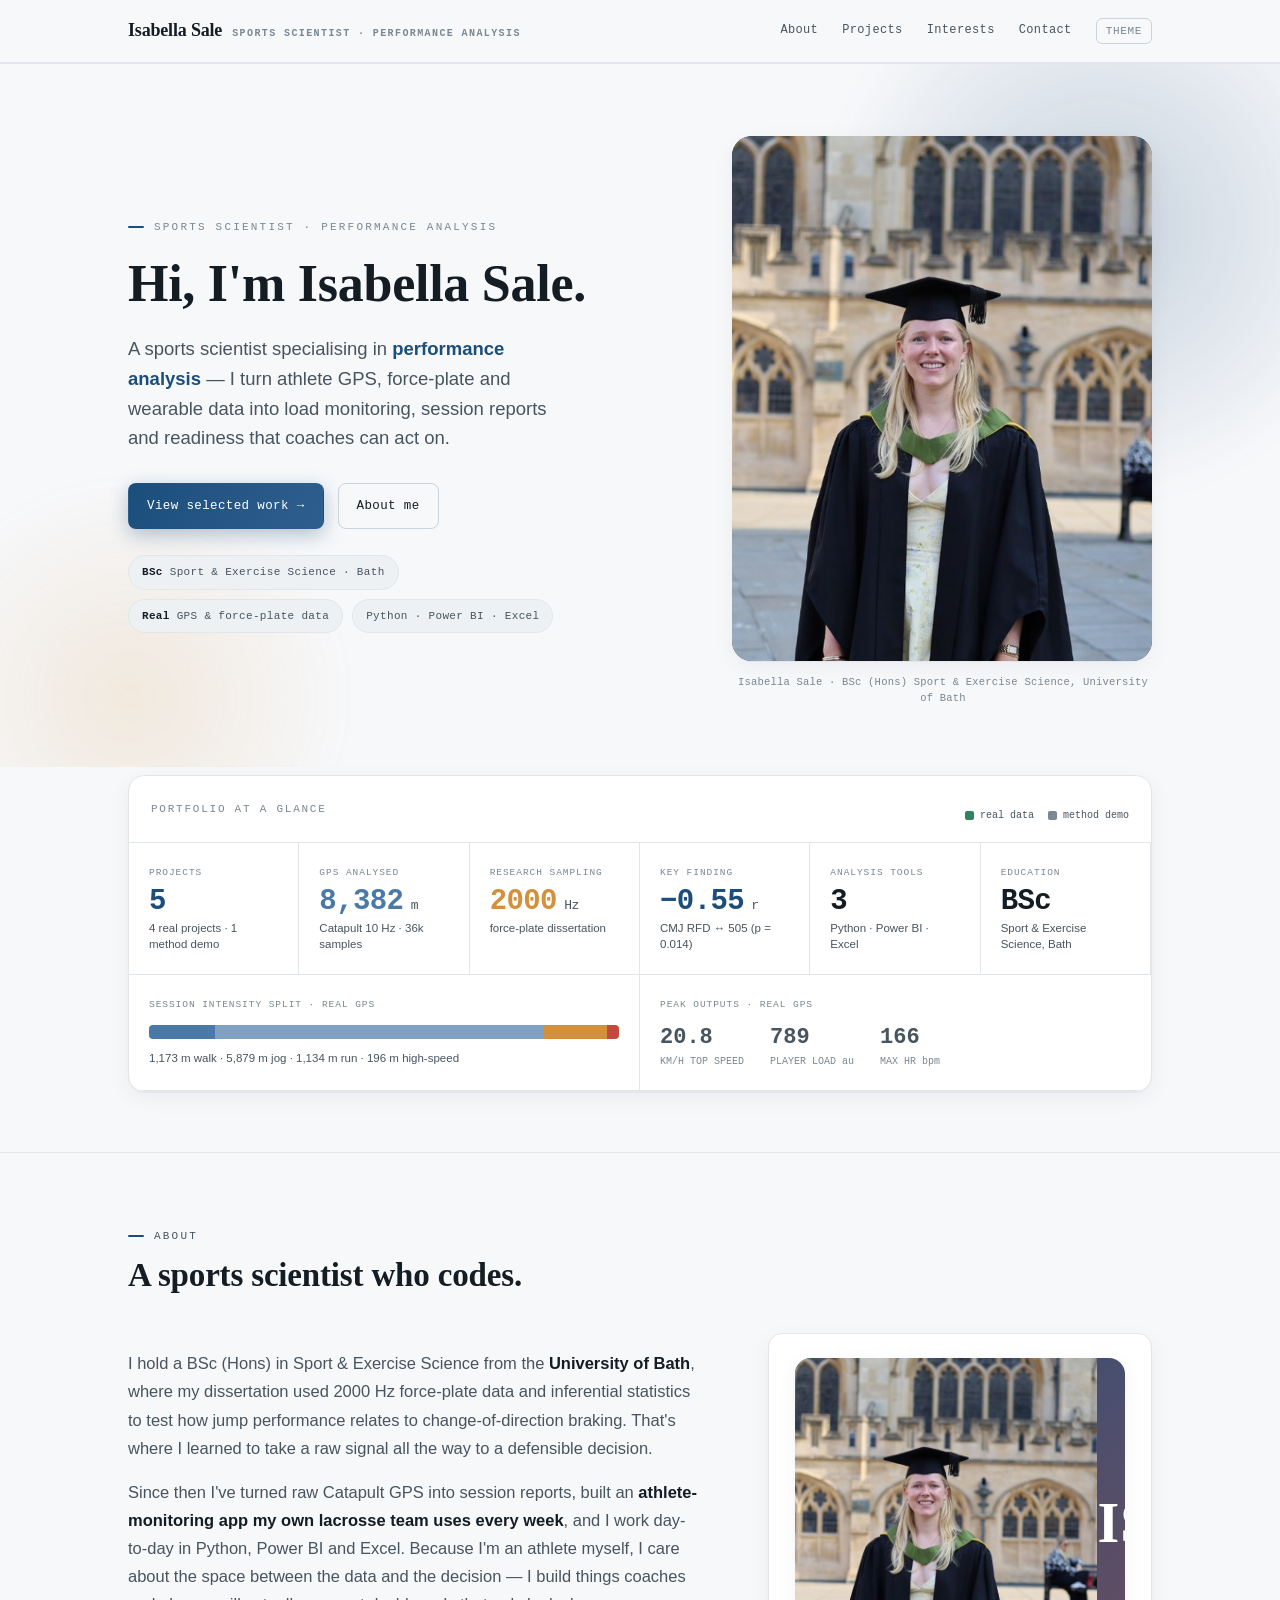
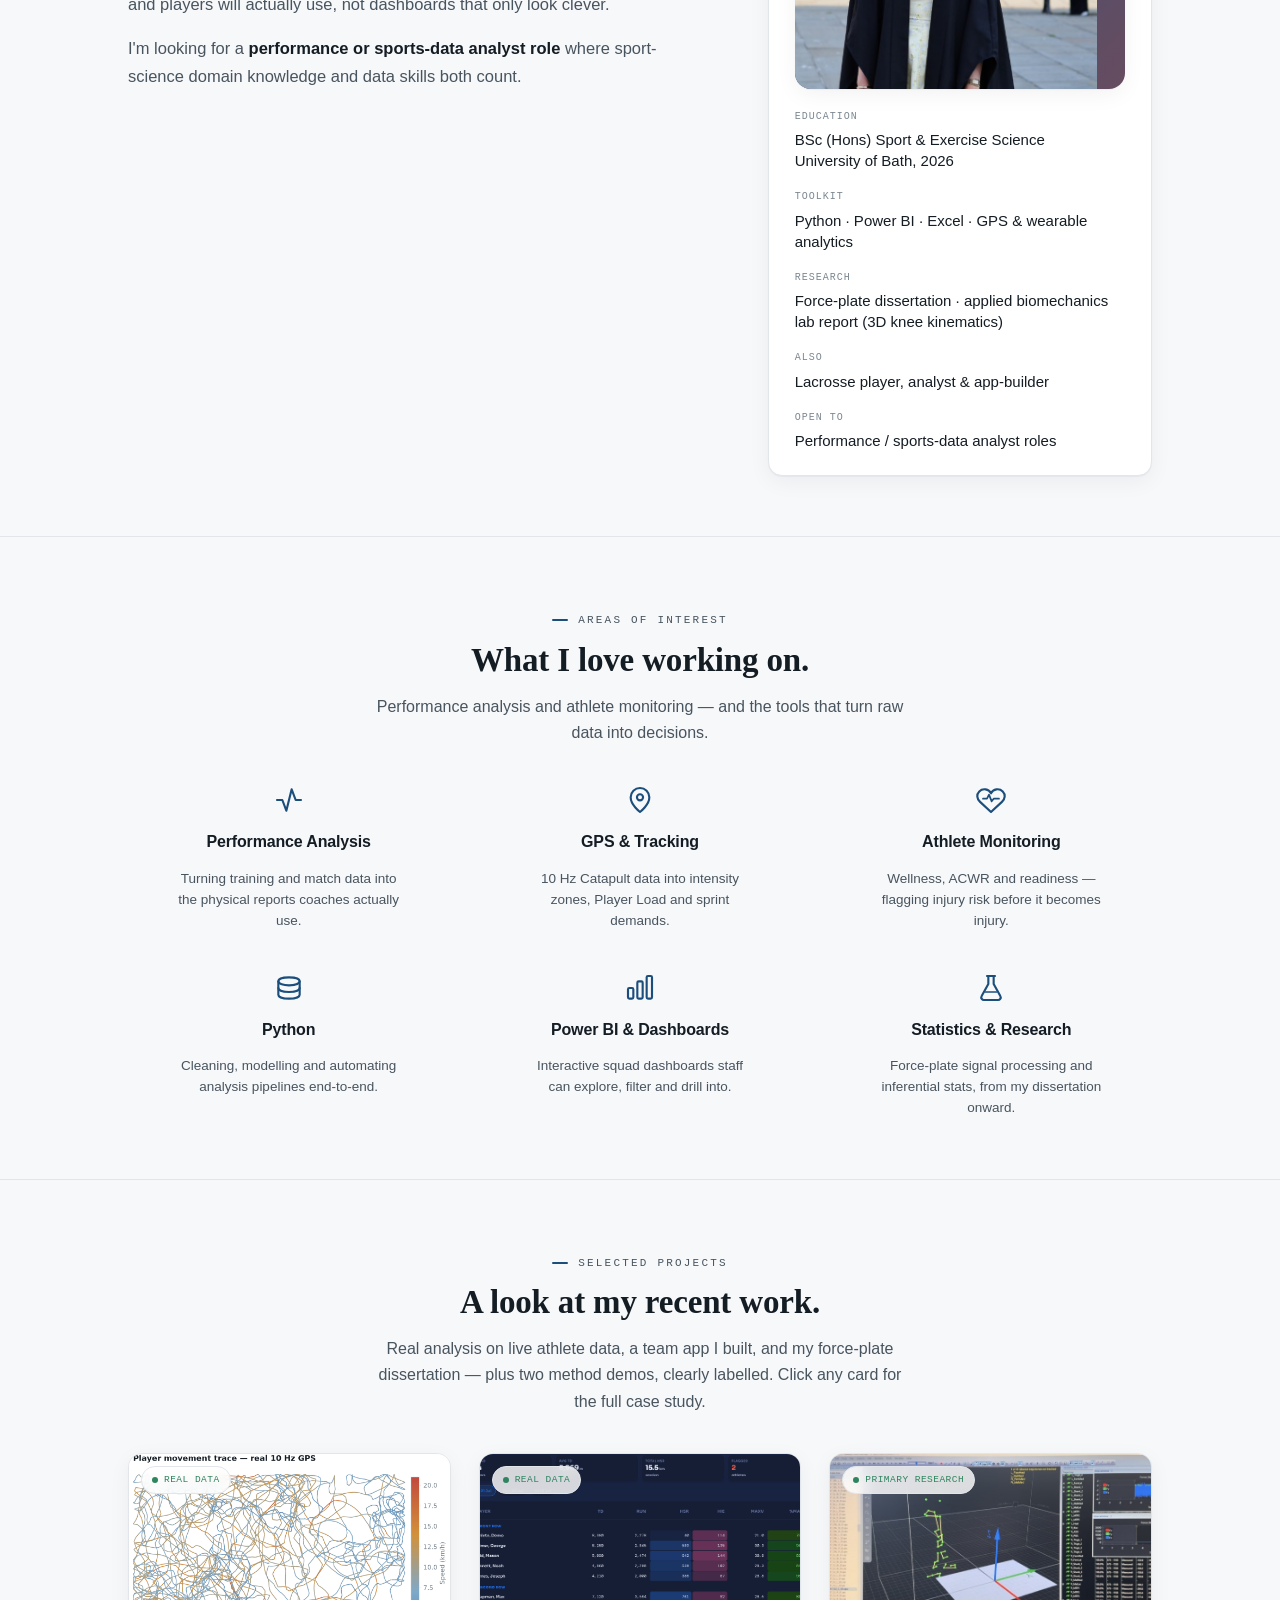
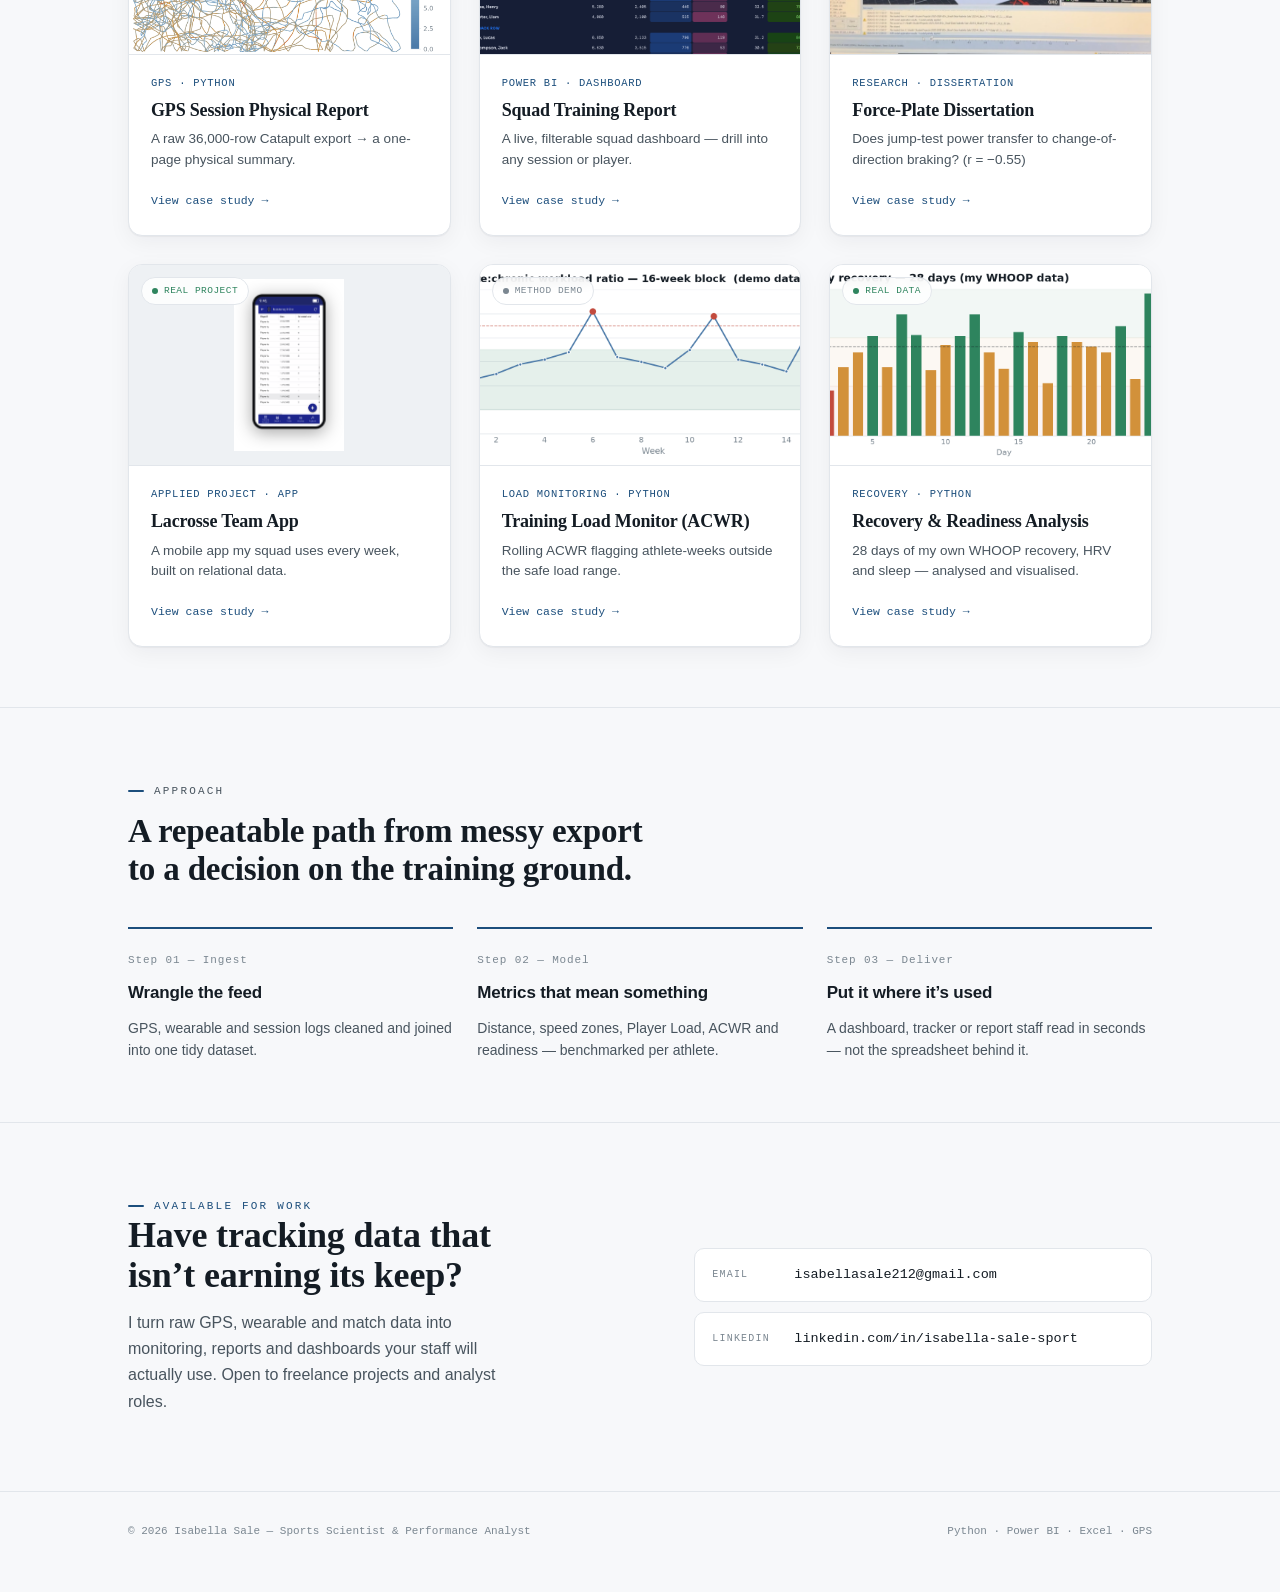
==== index.html @ 65bb85ef "Readiness project now REAL: rebuilt on 28 days of my WHOOP data (recovery, HRV, sleep)" ====
<!doctype html>
<html lang="en">
<head>
<meta charset="utf-8">
<meta name="viewport" content="width=device-width, initial-scale=1">
<title>Isabella Sale — Sports Scientist &amp; Performance Analyst</title>
<meta name="description" content="Turning athlete GPS and wearable data into load monitoring, session reports and readiness — with Python, Power BI and Excel. BSc Sport & Exercise Science, University of Bath.">
<meta property="og:type" content="website">
<meta property="og:title" content="Isabella Sale — Sports Scientist &amp; Performance Analyst">
<meta property="og:description" content="Turning athlete GPS and wearable data into load monitoring, session reports and readiness — with Python, Power BI and Excel. BSc Sport & Exercise Science, University of Bath.">
<meta property="og:image" content="https://isabellasale212.github.io/Work-Portfolio/assets/og-image.png">
<meta property="og:url" content="https://isabellasale212.github.io/Work-Portfolio/">
<meta name="twitter:card" content="summary_large_image">
<meta name="twitter:image" content="https://isabellasale212.github.io/Work-Portfolio/assets/og-image.png">

<link rel="stylesheet" href="assets/site.css">
  <link rel="icon" href="data:image/svg+xml,%3Csvg xmlns=%27http://www.w3.org/2000/svg%27 viewBox=%270 0 32 32%27%3E%3Crect width=%2732%27 height=%2732%27 rx=%277%27 fill=%27%231C4E7C%27/%3E%3Ctext x=%2716%27 y=%2722%27 font-family=%27Helvetica,Arial,sans-serif%27 font-size=%2714%27 font-weight=%27700%27 fill=%27white%27 text-anchor=%27middle%27%3EIS%3C/text%3E%3C/svg%3E">
</head>
<body>

<header class="bar">
  <div class="wrap bar-in">
    <a class="brand" href="index.html">Isabella&nbsp;Sale <span class="role">Sports Scientist · Performance Analysis</span></a>
    <nav>
      <a class="navlink" href="#about">About</a>
      <a class="navlink" href="#work">Projects</a>
      <a class="navlink" href="#skills">Interests</a>
      <a class="navlink" href="#contact">Contact</a>
      <button class="theme-btn" id="theme" aria-label="Toggle colour theme">Theme</button>
    </nav>
  </div>
</header>

<main>
  <!-- HERO -->
  <section class="hero">
    <div class="wrap hero-grid">
      <div>
        <p class="eyebrow">Sports Scientist · Performance Analysis</p>
        <h1>Hi, I'm Isabella Sale.</h1>
        <p class="lede">A sports scientist specialising in <em style="font-style:normal;color:var(--accent);font-weight:600">performance analysis</em> — I turn athlete GPS, force-plate and wearable data into load monitoring, session reports and readiness that coaches can act on.</p>
        <div class="cta-row">
          <a class="btn primary" href="#work">View selected work →</a>
          <a class="btn ghost" href="#about">About me</a>
        </div>
        <div class="glance">
          <span class="chip"><b>BSc</b> Sport &amp; Exercise Science · Bath</span>
          <span class="chip"><b>Real</b> GPS &amp; force-plate data</span>
          <span class="chip">Python · Power BI · Excel</span>
        </div>
      </div>
      <figure class="hero-photo">
        <div class="ph"><span>IS</span><img src="assets/portrait.jpg" alt="Isabella Sale — University of Bath graduation" onerror="this.remove()"></div>
        <figcaption>Isabella Sale · BSc (Hons) Sport &amp; Exercise Science, University of Bath</figcaption>
      </figure>
    </div>
  </section>

  <!-- OVERVIEW DASHBOARD -->
  <section id="overview" style="padding-top:8px;border-top:0;">
    <div class="wrap">
      <div class="dash-frame reveal">
        <div class="dash-head">
          <span class="t">Portfolio at a glance</span>
          <span class="legend">
            <span><i class="swatch" style="background:var(--good)"></i> real data</span>
            <span><i class="swatch" style="background:var(--mute)"></i> method demo</span>
          </span>
        </div>
        <div class="dash">
          <div class="tile"><div class="tl">Projects</div><div class="tn accent countup">5</div><div class="ts">4 real projects · 1 method demo</div></div>
          <div class="tile"><div class="tl">GPS analysed</div><div class="tn cool countup">8,382<small> m</small></div><div class="ts">Catapult 10&nbsp;Hz · 36k samples</div></div>
          <div class="tile"><div class="tl">Research sampling</div><div class="tn warm countup">2000<small> Hz</small></div><div class="ts">force-plate dissertation</div></div>
          <div class="tile"><div class="tl">Key finding</div><div class="tn accent countup">−0.55<small> r</small></div><div class="ts">CMJ RFD ↔ 505 (p = 0.014)</div></div>
          <div class="tile"><div class="tl">Analysis tools</div><div class="tn countup">3</div><div class="ts">Python · Power BI · Excel</div></div>
          <div class="tile"><div class="tl">Education</div><div class="tn">BSc</div><div class="ts">Sport &amp; Exercise Science, Bath</div></div>
          <div class="tile wide">
            <div class="tl">Session intensity split · real GPS</div>
            <div class="zonebar" aria-label="Distance by speed zone">
              <i style="width:14%;background:var(--cool)"></i>
              <i style="width:70%;background:color-mix(in srgb,var(--cool) 70%,#fff)"></i>
              <i style="width:13.5%;background:var(--warm)"></i>
              <i style="width:2.3%;background:var(--hot)"></i>
              <i style="width:0.2%;background:var(--hot)"></i>
            </div>
            <div class="ts" style="margin-top:8px">1,173&nbsp;m walk · 5,879&nbsp;m jog · 1,134&nbsp;m run · 196&nbsp;m high-speed</div>
          </div>
          <div class="tile wide" style="border-right:0;">
            <div class="tl">Peak outputs · real GPS</div>
            <div class="ts" style="display:flex;gap:26px;margin-top:6px">
              <span><b class="mono countup" style="font-size:22px;font-weight:600">21.0</b><br><span style="font-family:var(--mono);font-size:10px;color:var(--mute)">KM/H TOP SPEED</span></span>
              <span><b class="mono countup" style="font-size:22px;font-weight:600">796</b><br><span style="font-family:var(--mono);font-size:10px;color:var(--mute)">PLAYER LOAD au</span></span>
              <span><b class="mono countup" style="font-size:22px;font-weight:600">167</b><br><span style="font-family:var(--mono);font-size:10px;color:var(--mute)">MAX HR bpm</span></span>
            </div>
          </div>
        </div>
      </div>
    </div>
  </section>

  <!-- ABOUT -->
  <section id="about">
    <div class="wrap">
      <div class="sec-head reveal">
        <p class="eyebrow">About</p>
        <h2>A sports scientist who codes.</h2>
      </div>
      <div class="about-grid reveal">
        <div class="prose">
          <p>I hold a BSc (Hons) in Sport &amp; Exercise Science from the <strong>University of Bath</strong>, where my dissertation used 2000&nbsp;Hz force-plate data and inferential statistics to test how jump performance relates to change-of-direction braking. That's where I learned to take a raw signal all the way to a defensible decision.</p>
          <p>Since then I've turned raw Catapult GPS into session reports, built an <strong>athlete-monitoring app my own lacrosse team uses every week</strong>, and I work day-to-day in Python, Power BI and Excel. Because I'm an athlete myself, I care about the space between the data and the decision — I build things coaches and players will actually use, not dashboards that only look clever.</p>
          <p>I'm looking for a <strong>performance or sports-data analyst role</strong> where sport-science domain knowledge and data skills both count.</p>
        </div>
        <aside class="about-facts">
          <div class="portrait"><img src="assets/portrait.jpg" alt="Isabella Sale" onerror="this.remove()">IS</div>
          <div class="fk">Education</div>
          <div class="fv">BSc (Hons) Sport &amp; Exercise Science<br>University of Bath, 2026</div>
          <div class="fk">Toolkit</div>
          <div class="fv">Python · Power BI · Excel · GPS &amp; wearable analytics</div>
          <div class="fk">Research</div>
          <div class="fv">Force-plate dissertation · applied biomechanics lab report (3D knee kinematics)</div>
          <div class="fk">Also</div>
          <div class="fv">Lacrosse player, analyst &amp; app-builder</div>
          <div class="fk">Open to</div>
          <div class="fv">Performance / sports-data analyst roles</div>
        </aside>
      </div>
    </div>
  </section>

  <!-- AREAS OF INTEREST -->
  <section id="skills">
    <div class="wrap">
      <div class="sec-head center reveal">
        <p class="eyebrow">Areas of Interest</p>
        <h2>What I love working on.</h2>
        <p>Performance analysis and athlete monitoring — and the tools that turn raw data into decisions.</p>
      </div>
      <div class="areas">
        <div class="area reveal">
          <svg class="ico" viewBox="0 0 24 24" fill="none" stroke="currentColor" stroke-width="1.6" stroke-linecap="round" stroke-linejoin="round"><path d="M3 12h4l3 8 4-16 3 8h4"/></svg>
          <h3>Performance Analysis</h3>
          <p>Turning training and match data into the physical reports coaches actually use.</p>
        </div>
        <div class="area reveal">
          <svg class="ico" viewBox="0 0 24 24" fill="none" stroke="currentColor" stroke-width="1.6" stroke-linecap="round" stroke-linejoin="round"><path d="M12 21s-7-5.2-7-11a7 7 0 0114 0c0 5.8-7 11-7 11z"/><circle cx="12" cy="10" r="2.3"/></svg>
          <h3>GPS &amp; Tracking</h3>
          <p>10&nbsp;Hz Catapult data into intensity zones, Player Load and sprint demands.</p>
        </div>
        <div class="area reveal">
          <svg class="ico" viewBox="0 0 24 24" fill="none" stroke="currentColor" stroke-width="1.6" stroke-linecap="round" stroke-linejoin="round"><path d="M20.8 5.6a5.5 5.5 0 00-8.8 1.4A5.5 5.5 0 003.2 5.6C1 7.8 1.3 11 3.8 13.4L12 21l8.2-7.6c2.5-2.4 2.8-5.6.6-7.8z"/><path d="M6 11h3l1.5-3 2 5 1.5-2H18" stroke-width="1.3"/></svg>
          <h3>Athlete Monitoring</h3>
          <p>Wellness, ACWR and readiness — flagging injury risk before it becomes injury.</p>
        </div>
        <div class="area reveal">
          <svg class="ico" viewBox="0 0 24 24" fill="none" stroke="currentColor" stroke-width="1.6" stroke-linecap="round" stroke-linejoin="round"><path d="M4 7c0-2 4-3 8-3s8 1 8 3-4 3-8 3-8-1-8-3z"/><path d="M4 7v10c0 2 4 3 8 3s8-1 8-3V7"/><path d="M4 12c0 2 4 3 8 3s8-1 8-3"/></svg>
          <h3>Python</h3>
          <p>Cleaning, modelling and automating analysis pipelines end-to-end.</p>
        </div>
        <div class="area reveal">
          <svg class="ico" viewBox="0 0 24 24" fill="none" stroke="currentColor" stroke-width="1.6" stroke-linecap="round" stroke-linejoin="round"><rect x="3" y="12" width="4" height="8" rx="1"/><rect x="10" y="7" width="4" height="13" rx="1"/><rect x="17" y="3" width="4" height="17" rx="1"/></svg>
          <h3>Power BI &amp; Dashboards</h3>
          <p>Interactive squad dashboards staff can explore, filter and drill into.</p>
        </div>
        <div class="area reveal">
          <svg class="ico" viewBox="0 0 24 24" fill="none" stroke="currentColor" stroke-width="1.6" stroke-linecap="round" stroke-linejoin="round"><path d="M9 3h6M10 3v6l-5 9a2 2 0 002 3h10a2 2 0 002-3l-5-9V3"/><path d="M8 15h8" stroke-width="1.3"/></svg>
          <h3>Statistics &amp; Research</h3>
          <p>Force-plate signal processing and inferential stats, from my dissertation onward.</p>
        </div>
      </div>
    </div>
  </section>

  <!-- PROJECTS -->
  <section id="work">
    <div class="wrap">
      <div class="sec-head center reveal">
        <p class="eyebrow">Selected Projects</p>
        <h2>A look at my recent work.</h2>
        <p>Real analysis on live athlete data, a team app I built, and my force-plate dissertation — plus two method demos, clearly labelled. Click any card for the full case study.</p>
      </div>
      <div class="projects">

        <a class="pcard reveal" href="case-studies/01-gps-session.html">
          <div class="pcard-img"><img src="assets/gps_movement_trace.png" alt="Real GPS movement trace coloured by running speed"><span class="pcard-tag real"><span class="d"></span> Real data</span></div>
          <div class="pcard-body"><div class="pcard-cat">GPS · Python</div><h3>GPS Session Physical Report</h3><p>A raw 36,000-row Catapult export → a one-page physical summary.</p><span class="go">View case study →</span></div>
        </a>

        <a class="pcard reveal" href="case-studies/02-phase-demand.html">
          <div class="pcard-img top"><img src="assets/training_report.png" alt="Squad training report dashboard with per-player physical metrics"><span class="pcard-tag real"><span class="d"></span> Real data</span></div>
          <div class="pcard-body"><div class="pcard-cat">Power BI · Dashboard</div><h3>Squad Training Report</h3><p>A live, filterable squad dashboard — drill into any session or player.</p><span class="go">View case study →</span></div>
        </a>

        <a class="pcard reveal" href="case-studies/06-dissertation.html">
          <div class="pcard-img"><img src="assets/diss_qualisys.jpg" alt="Qualisys motion capture and force plate analysis"><span class="pcard-tag real"><span class="d"></span> Primary research</span></div>
          <div class="pcard-body"><div class="pcard-cat">Research · Dissertation</div><h3>Force-Plate Dissertation</h3><p>Does jump-test power transfer to change-of-direction braking? (r = −0.55)</p><span class="go">View case study →</span></div>
        </a>

        <a class="pcard reveal" href="case-studies/05-lacrosse-app.html">
          <div class="pcard-img contain"><img src="assets/lax_checkin.png" alt="Lacrosse team app monitoring screen"><span class="pcard-tag real"><span class="d"></span> Real project</span></div>
          <div class="pcard-body"><div class="pcard-cat">Applied project · App</div><h3>Lacrosse Team App</h3><p>A mobile app my squad uses every week, built on relational data.</p><span class="go">View case study →</span></div>
        </a>

        <a class="pcard reveal" href="case-studies/03-acwr-load.html">
          <div class="pcard-img"><img src="assets/acwr.png" alt="ACWR training-load chart across 16 weeks"><span class="pcard-tag demo"><span class="d"></span> Method demo</span></div>
          <div class="pcard-body"><div class="pcard-cat">Load monitoring · Python</div><h3>Training Load Monitor (ACWR)</h3><p>Rolling ACWR flagging athlete-weeks outside the safe load range.</p><span class="go">View case study →</span></div>
        </a>

        <a class="pcard reveal" href="case-studies/04-readiness.html">
          <div class="pcard-img"><img src="assets/whoop_recovery.png" alt="Daily recovery from real WHOOP data, colour-coded by zone"><span class="pcard-tag real"><span class="d"></span> Real data</span></div>
          <div class="pcard-body"><div class="pcard-cat">Recovery · Python</div><h3>Recovery &amp; Readiness Analysis</h3><p>28 days of my own WHOOP recovery, HRV and sleep — analysed and visualised.</p><span class="go">View case study →</span></div>
        </a>

      </div>
    </div>
  </section>

  <!-- APPROACH -->
  <section id="method">
    <div class="wrap">
      <div class="sec-head reveal">
        <p class="eyebrow">Approach</p>
        <h2>A repeatable path from messy export to a decision on the training ground.</h2>
      </div>
      <div class="method-steps">
        <div class="step reveal"><div class="num">Step 01 — Ingest</div><h3>Wrangle the feed</h3><p>GPS, wearable and session logs cleaned and joined into one tidy dataset.</p></div>
        <div class="step reveal"><div class="num">Step 02 — Model</div><h3>Metrics that mean something</h3><p>Distance, speed zones, Player Load, ACWR and readiness — benchmarked per athlete.</p></div>
        <div class="step reveal"><div class="num">Step 03 — Deliver</div><h3>Put it where it’s used</h3><p>A dashboard, tracker or report staff read in seconds — not the spreadsheet behind it.</p></div>
      </div>
    </div>
  </section>

  <!-- CONTACT -->
  <section id="contact">
    <div class="wrap contact reveal">
      <div>
        <p class="eyebrow" style="color:var(--accent)">Available for work</p>
        <h2>Have tracking data that isn’t earning its keep?</h2>
        <p>I turn raw GPS, wearable and match data into monitoring, reports and dashboards your staff will actually use. Open to freelance projects and analyst roles.</p>
      </div>
      <div class="clist">
        <a class="crow" href="mailto:isabellasale212@gmail.com"><span class="ck">Email</span><span class="cv">isabellasale212@gmail.com</span></a>
        <a class="crow" href="https://www.linkedin.com/in/isabella-sale-sport"><span class="ck">LinkedIn</span><span class="cv">linkedin.com/in/isabella-sale-sport</span></a>
      </div>
    </div>
  </section>
</main>

<footer>
  <div class="wrap foot-in">
    <span>© 2026 Isabella Sale — Sports Scientist &amp; Performance Analyst</span>
    <span>Python · Power BI · Excel · GPS</span>
  </div>
</footer>

<script src="assets/site.js"></script>
<script>
  var REAL_PATH = [[230.0,150.0,1.1],[219.0,142.1,10.6],[202.1,67.0,11.7],[170.7,50.5,10.9],[118.5,89.4,11.7],[165.0,88.6,11.8],[197.1,158.3,10.5],[208.2,215.3,11.9],[279.5,234.6,11.3],[311.9,269.2,10.1],[261.1,259.8,11.6],[223.4,269.2,10.2],[167.5,226.3,10.1],[98.8,201.5,13.2],[60.8,232.6,10.6],[122.4,262.9,10.0],[133.7,223.2,11.5],[209.2,228.3,11.0],[250.3,266.5,10.6],[295.0,249.9,11.7],[321.7,199.6,11.1],[316.1,259.0,10.5],[327.8,213.7,10.1],[380.0,164.2,10.9],[380.8,134.3,11.0],[309.9,141.7,11.2],[295.7,85.5,10.5],[321.4,80.8,10.7],[267.3,120.9,11.0],[223.6,122.1,12.5],[243.7,68.6,12.0],[257.7,41.4,11.8],[286.4,69.0,11.2],[281.7,59.1,12.8],[260.9,128.8,9.7],[301.6,183.4,10.3],[310.2,257.8,10.6],[302.8,223.2,11.6],[246.2,264.9,12.4],[173.9,249.1,11.9],[135.4,201.5,11.0],[64.5,220.4,9.9],[80.5,246.8,10.6],[54.5,264.5,10.8],[125.6,242.9,11.3],[92.0,230.3,10.1],[96.1,177.1,10.6],[102.0,116.2,12.5],[63.5,53.2,10.6],[78.5,106.3,10.9],[135.1,153.9,11.2],[153.8,216.1,11.6],[107.9,251.1,11.8],[121.1,249.9,11.1],[100.3,201.1,10.3],[74.8,217.7,10.5],[89.0,207.8,9.7],[54.5,216.5,11.6],[85.4,261.7,11.0],[85.4,221.2,11.2],[72.4,198.0,12.1],[50.3,247.6,12.4],[51.5,240.9,12.6],[105.5,269.2,12.3],[171.2,264.5,11.6],[216.0,247.6,9.6],[242.0,203.5,10.5],[220.7,130.7,12.1],[244.7,89.8,11.7],[252.6,159.8,10.9],[296.9,163.0,10.3],[265.5,99.2,12.3],[235.6,35.5,11.4],[169.9,57.5,11.7],[138.1,73.3,11.1],[120.4,91.8,11.7],[152.0,138.2,10.6],[189.8,203.1,10.9],[176.6,211.0,11.3],[195.2,140.6,11.4],[194.5,71.7,11.9],[215.3,45.0,11.9],[258.2,30.8,12.1],[193.5,78.0,10.6],[194.2,152.4,10.8],[190.5,218.5,8.8],[241.5,229.5,12.6],[328.8,198.8,12.5],[365.3,153.9,15.5],[374.4,124.4,9.0],[318.5,65.0,19.8],[308.9,130.3,16.2],[293.5,215.3,17.3],[279.0,245.6,11.6],[223.1,229.9,9.3],[171.4,159.0,9.3],[86.1,151.6,13.5],[90.5,153.5,12.8],[190.0,174.4,17.5],[204.0,224.0,12.0],[240.8,254.3,16.8],[210.9,218.1,8.7],[164.5,174.4,13.2],[143.2,171.6,9.9],[112.1,123.6,8.8],[124.8,56.0,9.5],[178.3,40.2,12.6],[233.2,108.3,13.5],[242.0,182.3,10.2],[261.6,245.2,16.4],[197.4,254.7,9.8],[123.8,250.3,11.3],[101.0,235.4,11.1],[109.9,259.4,9.0],[68.2,207.8,11.6],[82.7,215.7,9.8],[115.5,163.4,13.9],[159.1,120.9,11.7],[97.4,74.5,9.9],[157.7,33.5,15.5],[241.8,52.4,12.3],[276.1,41.4,13.0],[198.1,56.8,11.8],[200.8,112.2,11.9],[259.7,92.2,9.9],[283.7,51.6,11.9],[250.1,52.4,10.1],[208.4,124.8,11.8],[149.3,154.3,12.2],[179.5,216.9,10.4],[254.0,207.4,14.4],[271.4,155.1,10.3],[207.9,119.3,12.5],[147.1,64.2,15.2],[142.7,51.2,7.3],[141.3,78.0,5.9],[116.2,96.9,8.9],[123.6,146.5,11.3],[162.6,181.1,8.8],[179.5,226.7,8.7],[208.4,261.0,9.1],[206.7,254.3,9.2],[181.5,202.3,7.1],[123.8,197.2,7.6],[86.3,169.3,6.9],[79.5,161.4,5.7],[118.5,174.4,7.2],[131.9,188.2,10.5],[134.1,201.1,8.7],[179.0,209.4,8.3],[214.6,235.0,5.4],[262.9,239.7,10.0],[305.5,198.4,9.3],[345.7,165.0,9.7],[355.3,124.4,6.6],[311.4,132.7,5.8],[311.6,121.3,5.8],[328.8,140.2,7.5],[341.8,173.6,9.8],[339.1,148.8,7.0],[287.1,135.4,6.7],[269.2,93.0,5.7],[220.7,80.4,7.3],[219.7,99.2,7.9],[256.7,134.3,10.7],[227.1,168.1,5.5],[265.1,201.9,9.6],[277.1,161.4,9.4],[295.0,124.0,5.9],[320.7,94.1,6.2],[343.3,132.7,7.2],[376.4,159.4,7.9],[412.6,139.8,8.5],[376.9,147.6,6.6],[405.5,180.7,9.5],[401.6,140.6,8.3],[349.4,139.0,8.8],[300.1,137.4,7.3],[275.1,175.6,5.3],[261.4,216.1,8.0],[227.3,232.2,7.1],[184.6,258.2,7.8],[228.0,255.4,7.4],[182.2,263.3,7.8],[181.7,265.3,5.5],[161.6,266.9,6.3],[184.9,218.9,12.8],[194.9,177.5,7.7],[196.4,137.8,6.6],[162.8,142.5,6.0],[144.7,183.4,6.9],[146.9,215.3,6.5],[103.0,194.5,8.8],[77.3,150.4,6.7],[84.9,165.3,7.1],[96.1,183.8,6.7],[50.3,183.4,9.3],[50.1,190.9,5.7],[60.3,230.7,9.6],[69.4,224.8,8.1],[88.5,232.2,5.2],[58.9,230.3,5.2],[102.5,220.0,9.1],[157.7,243.2,11.7],[146.6,252.3,12.1],[89.3,261.7,10.5],[109.6,219.2,10.0],[147.4,168.9,9.8],[195.7,203.9,11.5],[192.2,240.5,8.3],[208.4,246.8,7.7],[226.3,202.7,9.1],[168.2,167.3,11.6],[110.4,169.7,5.9],[150.6,149.6,13.9],[188.8,151.6,6.1],[225.3,94.5,8.1],[228.0,52.0,7.5],[218.7,64.2,9.6],[198.9,111.8,7.9],[164.3,145.7,8.9],[123.6,196.4,11.0],[82.4,240.1,7.8],[84.9,184.2,6.8],[62.3,194.9,12.1],[98.1,237.3,6.8],[102.0,238.9,10.4],[85.1,198.8,11.0],[123.8,222.0,9.6],[63.8,204.3,8.9],[78.5,191.7,7.2],[150.1,202.7,7.2],[193.7,224.0,6.5],[199.6,270.0,7.4],[220.7,233.4,6.1],[214.1,193.7,9.6],[160.4,208.2,10.2],[149.1,174.4,6.8],[107.9,189.3,8.9],[99.1,203.5,6.5],[53.0,202.7,6.3],[77.8,159.4,8.2],[62.1,112.2,8.2],[48.1,52.8,12.8],[95.2,67.0,8.4],[87.1,94.1,5.5],[105.7,127.2,10.4],[133.2,164.2,7.6],[120.9,218.9,6.5],[137.3,249.1,10.6],[166.7,221.2,10.7],[123.1,179.9,13.4],[123.4,204.3,5.6],[146.9,137.4,7.1],[106.7,137.8,10.3],[75.8,115.4,8.9],[46.1,157.9,9.1],[78.5,186.6,5.0],[86.6,214.9,8.0],[141.7,181.9,7.0],[181.7,168.9,11.4],[206.7,218.5,9.4],[211.9,249.1,9.1],[184.2,247.6,8.9],[145.4,266.5,9.8],[176.8,261.3,5.7],[213.1,246.8,7.0],[271.4,245.2,10.5],[313.4,256.6,8.4],[344.5,243.2,11.9],[391.3,233.0,9.6],[397.7,269.6,9.1],[346.7,249.5,10.6],[378.8,251.1,7.1],[354.8,234.6,5.3],[396.5,264.9,3.6],[374.6,256.6,5.4],[361.7,227.9,5.5],[359.9,208.6,4.9],[354.3,175.6,4.7],[350.1,137.0,4.2],[353.1,124.0,9.6],[340.6,132.7,4.5],[364.6,138.6,7.7],[388.4,115.8,4.5],[399.7,89.4,5.4],[405.0,122.9,3.9],[374.9,114.6,5.7],[377.3,74.9,6.7],[366.6,94.9,4.6],[395.0,96.5,6.3],[396.7,79.2,4.8],[397.4,58.3,6.3],[402.3,83.1,3.9],[405.5,111.8,6.0],[413.6,144.1,3.6],[404.6,173.2,4.1],[385.7,177.1,9.0],[367.3,203.9,7.1],[373.2,206.3,5.8],[348.7,229.9,3.6],[317.0,203.5,4.0],[292.5,212.2,4.0],[266.3,233.0,9.5],[292.5,238.1,4.1],[301.1,210.2,3.5],[329.0,209.4,7.0],[334.4,179.5,4.5],[352.1,201.5,3.1],[350.6,203.5,5.8],[366.3,172.0,6.1],[391.1,155.5,5.6],[412.9,155.1,4.1],[396.0,181.9,3.6],[406.5,216.9,5.1],[374.6,216.1,7.7],[350.9,183.4,8.0],[337.6,148.0,4.4],[353.1,126.0,6.3],[380.3,109.5,3.9],[396.0,80.4,3.4],[407.3,114.2,7.4],[371.5,86.7,4.5],[401.6,80.0,6.4],[390.8,63.8,4.2],[400.4,81.1,4.1],[405.5,82.3,2.3],[372.2,80.8,3.8],[380.3,78.0,5.3],[398.9,63.4,6.0],[406.8,85.1,3.5],[413.4,67.4,6.5],[382.2,59.1,5.8],[384.7,89.0,4.8],[397.7,113.8,4.7],[388.6,142.9,4.6],[404.3,132.7,4.2],[412.6,108.7,6.9],[392.8,81.1,5.6],[387.1,49.3,6.7],[374.6,36.7,10.8],[334.9,36.3,7.0],[351.6,42.6,6.6],[394.7,37.9,6.6],[384.9,39.4,8.0],[364.6,57.1,5.6],[405.0,44.2,9.9],[380.5,58.7,7.2],[318.7,56.4,10.5],[282.2,39.0,5.2],[263.8,83.5,8.4],[323.2,120.9,10.9],[316.8,69.0,10.5],[301.1,43.8,7.6],[259.4,83.5,10.6],[247.4,62.7,7.7],[213.1,38.7,11.1],[154.7,38.3,4.0],[119.2,67.8,8.7],[68.7,93.7,9.4],[61.6,146.9,10.6],[80.2,188.2,5.5],[102.3,218.9,7.1],[77.0,227.5,7.2],[58.1,189.0,9.1],[69.7,153.9,9.1],[67.9,168.9,10.2],[58.9,118.9,10.0],[55.0,61.9,12.1],[82.2,51.6,8.2],[70.9,112.2,6.0],[59.1,104.8,6.0],[66.5,48.1,8.7],[110.1,30.8,9.2],[129.0,86.3,8.7],[100.3,78.8,9.0],[70.6,61.9,6.0],[62.3,76.0,7.6],[76.0,122.9,7.4],[67.5,181.1,12.1],[63.3,241.3,6.9],[62.6,249.9,7.2],[69.7,209.4,7.0],[62.3,169.7,8.2],[66.7,136.6,6.9],[121.1,137.4,5.8],[127.3,87.0,7.3],[142.2,33.5,11.3],[180.2,60.7,10.4],[193.0,107.1,6.4],[171.4,153.1,11.1],[131.0,196.4,6.4],[138.8,258.6,8.8],[172.4,240.5,7.1],[134.4,253.5,8.9],[105.0,209.8,7.7],[87.1,166.1,14.6],[82.4,112.6,9.0],[127.8,102.4,13.2],[173.6,67.4,10.1],[135.4,91.4,13.4],[87.1,124.0,9.7],[78.0,117.0,13.6],[128.0,85.9,9.6],[182.4,52.8,11.9],[210.4,42.6,9.8],[203.0,74.1,6.7],[155.5,70.1,7.7],[159.4,127.2,5.8],[211.9,142.1,10.1],[246.7,110.3,8.7],[261.9,47.3,9.2],[211.4,35.1,11.4],[157.7,45.7,6.1],[110.9,49.7,10.0],[51.5,41.0,7.6],[62.6,45.0,7.0],[61.8,51.6,9.1],[98.8,37.5,13.1],[82.2,94.5,9.0],[108.2,155.1,12.7],[140.3,215.7,8.5],[199.1,226.3,12.6],[192.2,270.0,4.7],[228.0,231.4,7.8],[184.2,196.4,10.7],[223.6,146.1,13.7],[265.1,164.2,5.2],[274.6,139.8,10.5],[258.9,85.5,7.0],[285.2,103.6,9.5],[309.9,153.5,8.7],[366.3,165.3,10.6],[406.5,153.1,10.1],[380.3,97.7,7.8],[323.4,89.8,12.2],[298.4,46.5,7.0],[250.8,35.1,7.7],[208.2,50.5,9.2],[156.5,46.5,6.7],[201.6,48.9,9.0],[177.8,102.0,9.9],[157.7,143.3,4.0],[158.2,168.5,4.7],[171.7,190.5,4.8],[198.9,198.8,4.1],[205.5,179.5,4.5],[204.0,151.6,5.2],[178.5,142.9,4.9],[154.0,131.5,3.9],[163.8,148.0,3.0],[143.5,161.0,4.9],[124.1,182.3,3.4],[139.5,192.5,4.1],[151.8,166.9,4.4],[175.8,153.9,3.6],[169.4,126.4,4.2],[154.5,118.5,4.7],[158.2,139.4,4.2],[177.8,161.0,4.5],[182.4,189.3,4.3],[198.6,175.2,3.9],[183.4,150.4,4.8],[178.8,124.0,5.0],[164.5,106.7,4.5],[173.6,86.3,4.2],[195.7,77.2,4.1],[218.5,91.0,4.4],[242.7,103.2,4.7],[258.7,96.1,4.5],[247.7,89.8,4.9],[266.8,91.0,4.5],[295.2,88.6,4.3],[291.0,65.4,3.9],[280.7,36.3,4.0],[251.6,33.1,4.0],[253.0,47.7,4.6],[264.6,63.4,4.5],[245.9,59.1,4.5],[239.3,31.6,4.8],[251.1,54.4,3.9],[272.2,71.3,4.1],[264.1,89.0,4.2],[240.3,77.6,3.7],[218.0,83.5,4.9],[201.1,73.7,4.8],[175.1,63.4,4.1],[156.5,79.2,3.4],[154.7,58.7,4.8],[147.1,38.7,3.4],[129.0,50.1,4.8],[100.1,53.6,4.3],[104.7,32.0,4.4],[111.8,41.8,4.0],[93.9,53.2,5.2],[113.3,50.1,4.7],[135.9,58.3,4.1],[162.8,64.2,3.8],[176.1,77.2,4.0],[165.8,70.9,4.3]];
  var VMAX = 21.0;
  // readiness heatmap
  (function(){
    var g=document.getElementById("heat"); if(!g) return;
    var data=[[1,1,2,1,1,1,1],[1,2,2,3,2,1,1],[1,1,1,1,2,1,1],[2,3,3,2,1,1,2],[1,1,1,2,2,3,2],[1,1,2,1,1,1,1]];
    var col=function(v){ return v===3?"var(--hot)":v===2?"var(--warm)":"var(--good)"; };
    var x0=88,y0=24,cw=34,ch=26,gap=3,s="";
    for(var r=0;r<data.length;r++) for(var c=0;c<data[r].length;c++){ var x=x0+c*(cw+gap),y=y0+r*(ch+gap),v=data[r][c]; s+='<rect x="'+x+'" y="'+y+'" width="'+cw+'" height="'+ch+'" rx="2.5" fill="'+col(v)+'" opacity="'+(v===1?0.82:0.94)+'"/>'; }
    g.innerHTML=s;
  })();
  // hero GPS trace
  (function(){
    var svg=document.getElementById("pitch"); if(!svg) return;
    var reduce=matchMedia("(prefers-reduced-motion: reduce)").matches;
    function css(v){ return getComputedStyle(document.documentElement).getPropertyValue(v).trim(); }
    function hx(c){ c=c.replace("#",""); if(c.length===3)c=c.replace(/./g,"$&$&"); return [parseInt(c.slice(0,2),16),parseInt(c.slice(2,4),16),parseInt(c.slice(4,6),16)]; }
    function speedColor(v,cool,warm,hot){ var t=Math.min(1,v/VMAX),C=hx(cool),Wc=hx(warm),Hc=hx(hot),o; function mix(a,b,k){return [a[0]+(b[0]-a[0])*k,a[1]+(b[1]-a[1])*k,a[2]+(b[2]-a[2])*k];} o=t<0.5?mix(C,Wc,t/0.5):mix(Wc,Hc,(t-0.5)/0.5); return "rgb("+(o[0]|0)+","+(o[1]|0)+","+(o[2]|0)+")"; }
    function draw(progress){
      draw._p=progress;
      var line=css("--line2")||"#ccc",cool=css("--cool"),warm=css("--warm"),hot=css("--hot");
      var s="";
      s+='<rect x="26" y="20" width="408" height="260" rx="5" fill="none" stroke="'+line+'" stroke-width="1.1" opacity=".7"/>';
      s+='<line x1="230" y1="20" x2="230" y2="280" stroke="'+line+'" stroke-width="1.1" opacity=".4"/>';
      s+='<circle cx="230" cy="150" r="30" fill="none" stroke="'+line+'" stroke-width="1.1" opacity=".4"/>';
      s+='<rect x="26" y="100" width="46" height="100" fill="none" stroke="'+line+'" stroke-width="1" opacity=".38"/>';
      s+='<rect x="388" y="100" width="46" height="100" fill="none" stroke="'+line+'" stroke-width="1" opacity=".38"/>';
      var upto=Math.max(2,Math.floor(REAL_PATH.length*progress));
      for(var i=1;i<upto;i++){ var a=REAL_PATH[i-1],b=REAL_PATH[i]; s+='<line x1="'+a[0]+'" y1="'+a[1]+'" x2="'+b[0]+'" y2="'+b[1]+'" stroke="'+speedColor(b[2],cool,warm,hot)+'" stroke-width="'+(1.3+(Math.min(1,b[2]/VMAX))*2).toFixed(1)+'" stroke-linecap="round" opacity=".85"/>'; }
      var head=REAL_PATH[Math.min(upto,REAL_PATH.length)-1];
      s+='<circle cx="'+head[0]+'" cy="'+head[1]+'" r="4" fill="'+hot+'"/>';
      svg.innerHTML=s;
    }
    window.__redrawPitch=function(){ draw(draw._p||1); };
    if(reduce){ draw(1); return; }
    var start=null,DUR=2600;
    function stepf(ts){ if(start===null)start=ts; var p=Math.min(1,(ts-start)/DUR); draw(0.02+p*0.98); if(p<1) requestAnimationFrame(stepf); }
    requestAnimationFrame(stepf);
  })();
</script>
</body>
</html>
---- assets/site.css ----
/* ============================================================
   Isabella Sale — Portfolio site stylesheet
   ============================================================ */
:root{
  --paper:#F7F8FA; --panel:#FFFFFF; --panel2:#EEF1F4; --line:#E2E6EB; --line2:#CBD3DB;
  --ink:#141C24; --dim:#48545E; --mute:#7B8791;
  --accent:#1C4E7C; --accent-ink:#FFFFFF; --accent-wash:#EAF0F6;
  --cool:#4A79A8; --warm:#D2913A; --hot:#C24A3D; --good:#2E845E;
  --serif:"Iowan Old Style","Palatino Linotype",Palatino,"Book Antiqua",Georgia,serif;
  --sans:"Helvetica Neue",Helvetica,"Segoe UI",system-ui,-apple-system,Arial,sans-serif;
  --mono:ui-monospace,"SF Mono","Cascadia Code","Roboto Mono",Menlo,Consolas,monospace;
  --maxw:1080px;
  --shadow:0 1px 1px rgba(20,28,36,.04),0 6px 22px rgba(20,28,36,.05);
}
@media (prefers-color-scheme: dark){
  :root{ --paper:#0F151A; --panel:#161D24; --panel2:#1B232B; --line:#25303A; --line2:#33424D;
    --ink:#E7EDF1; --dim:#A3AFB9; --mute:#6C7A85; --accent:#5FA0D6; --accent-ink:#0E141A; --accent-wash:#16242F;
    --cool:#6BA3D6; --warm:#E1B061; --hot:#E06B5E; --good:#45B487;
    --shadow:0 1px 1px rgba(0,0,0,.3),0 8px 26px rgba(0,0,0,.38); }
}
:root[data-theme="light"]{ --paper:#F7F8FA; --panel:#FFFFFF; --panel2:#EEF1F4; --line:#E2E6EB; --line2:#CBD3DB;
  --ink:#141C24; --dim:#48545E; --mute:#7B8791; --accent:#1C4E7C; --accent-ink:#FFFFFF; --accent-wash:#EAF0F6;
  --cool:#4A79A8; --warm:#D2913A; --hot:#C24A3D; --good:#2E845E;
  --shadow:0 1px 1px rgba(20,28,36,.04),0 6px 22px rgba(20,28,36,.05); }
:root[data-theme="dark"]{ --paper:#0F151A; --panel:#161D24; --panel2:#1B232B; --line:#25303A; --line2:#33424D;
  --ink:#E7EDF1; --dim:#A3AFB9; --mute:#6C7A85; --accent:#5FA0D6; --accent-ink:#0E141A; --accent-wash:#16242F;
  --cool:#6BA3D6; --warm:#E1B061; --hot:#E06B5E; --good:#45B487;
  --shadow:0 1px 1px rgba(0,0,0,.3),0 8px 26px rgba(0,0,0,.38); }

*{ box-sizing:border-box; }
html{ scroll-behavior:smooth; }
@media (prefers-reduced-motion:reduce){ html{ scroll-behavior:auto; } }
body{ margin:0; background:var(--paper); color:var(--ink); font-family:var(--sans); font-size:16px; line-height:1.65; -webkit-font-smoothing:antialiased; text-rendering:optimizeLegibility; }
.wrap{ max-width:var(--maxw); margin:0 auto; padding:0 28px; }
::selection{ background:var(--accent-wash); }
h1,h2,h3,h4{ font-family:var(--serif); font-weight:600; margin:0; text-wrap:balance; letter-spacing:-.005em; }
.eyebrow{ font-family:var(--mono); font-size:11px; letter-spacing:.2em; text-transform:uppercase; color:var(--mute); margin:0; }
.tnum{ font-variant-numeric:tabular-nums; }
.mono{ font-family:var(--mono); }
a{ color:inherit; }

/* top bar */
header.bar{ position:sticky; top:0; z-index:50; background:color-mix(in srgb,var(--paper) 86%,transparent); backdrop-filter:saturate(1.3) blur(9px); border-bottom:1px solid var(--line); }
.bar-in{ display:flex; align-items:center; justify-content:space-between; height:62px; }
.brand{ display:flex; align-items:baseline; gap:10px; font-family:var(--serif); font-size:18px; font-weight:600; letter-spacing:-.01em; text-decoration:none; color:var(--ink); }
.brand .role{ font-family:var(--mono); font-size:10px; letter-spacing:.14em; text-transform:uppercase; color:var(--mute); }
@media (max-width:660px){ .brand .role{ display:none; } }
.bar nav{ display:flex; align-items:center; gap:24px; }
.bar nav a{ font-family:var(--mono); font-size:12px; letter-spacing:.03em; text-decoration:none; color:var(--dim); transition:color .15s; }
.bar nav a:hover{ color:var(--ink); }
.theme-btn{ font-family:var(--mono); font-size:11px; letter-spacing:.06em; cursor:pointer; background:transparent; color:var(--mute); border:1px solid var(--line2); border-radius:6px; padding:6px 9px; text-transform:uppercase; }
.theme-btn:hover{ color:var(--ink); border-color:var(--mute); }
@media (max-width:700px){ .bar nav .navlink{ display:none; } }
.backlink{ font-family:var(--mono); font-size:12px; letter-spacing:.03em; color:var(--dim); text-decoration:none; display:inline-flex; gap:7px; align-items:center; }
.backlink:hover{ color:var(--ink); }

/* hero */
.hero{ padding:72px 0 60px; }
.hero-grid{ display:grid; grid-template-columns:1fr 1fr; gap:56px; align-items:center; }
@media (max-width:900px){ .hero-grid{ grid-template-columns:1fr; gap:40px; } }
.hero h1{ font-size:clamp(33px,4.7vw,52px); line-height:1.08; margin:20px 0 0; }
.hero h1 em{ font-style:italic; color:var(--accent); }
.lede{ font-size:clamp(16px,1.5vw,18.5px); color:var(--dim); max-width:44ch; margin:22px 0 0; line-height:1.6; }
.cta-row{ display:flex; flex-wrap:wrap; gap:14px; align-items:center; margin-top:30px; }
.btn{ display:inline-flex; align-items:center; gap:8px; font-family:var(--mono); font-size:12.5px; letter-spacing:.03em; text-decoration:none; padding:12px 18px; border-radius:8px; border:1px solid transparent; transition:background .15s,border-color .15s,transform .1s; }
.btn:active{ transform:translateY(1px); }
.btn.primary{ background:var(--accent); color:var(--accent-ink); }
.btn.primary:hover{ filter:brightness(1.06); }
.btn.ghost{ color:var(--ink); border-color:var(--line2); }
.btn.ghost:hover{ background:var(--panel); border-color:var(--mute); }

.glance{ display:flex; flex-wrap:wrap; gap:9px; margin-top:26px; }
.chip{ font-family:var(--mono); font-size:11px; letter-spacing:.03em; color:var(--dim); background:var(--panel2); border:1px solid var(--line); border-radius:20px; padding:7px 13px; }
.chip b{ color:var(--ink); font-weight:650; }

figure.fig{ margin:0; }
.fig-frame{ background:var(--panel); border:1px solid var(--line); border-radius:12px; box-shadow:var(--shadow); overflow:hidden; }
#pitch{ display:block; width:100%; height:auto; background:var(--panel); }
.fig-foot{ display:grid; grid-template-columns:repeat(3,1fr); border-top:1px solid var(--line); }
.fstat{ padding:13px 16px; border-right:1px solid var(--line); }
.fstat:last-child{ border-right:0; }
.fstat .k{ font-family:var(--mono); font-size:10px; letter-spacing:.12em; text-transform:uppercase; color:var(--mute); }
.fstat .v{ font-family:var(--mono); font-weight:600; font-size:19px; margin-top:4px; letter-spacing:-.01em; }
.fstat .v small{ font-size:11px; color:var(--dim); font-weight:400; }
figcaption{ font-family:var(--mono); font-size:10.5px; color:var(--mute); margin-top:12px; letter-spacing:.02em; padding-left:2px; line-height:1.5; }

/* sections */
section{ padding:60px 0; border-top:1px solid var(--line); }
.sec-head{ max-width:60ch; margin-bottom:38px; }
.sec-head h2{ font-size:clamp(24px,3vw,33px); line-height:1.15; margin-top:12px; }
.sec-head p{ color:var(--dim); margin:14px 0 0; }

/* overview dashboard */
.dash-frame{ background:var(--panel); border:1px solid var(--line); border-radius:16px; box-shadow:var(--shadow); overflow:hidden; }
.dash-head{ display:flex; align-items:center; justify-content:space-between; gap:12px; flex-wrap:wrap; padding:18px 22px; border-bottom:1px solid var(--line); }
.dash-head .t{ font-family:var(--mono); font-size:11px; letter-spacing:.16em; text-transform:uppercase; color:var(--mute); }
.dash{ display:grid; grid-template-columns:repeat(6,1fr); }
@media (max-width:900px){ .dash{ grid-template-columns:repeat(3,1fr); } }
@media (max-width:520px){ .dash{ grid-template-columns:repeat(2,1fr); } }
.tile{ padding:22px 20px; border-right:1px solid var(--line); border-bottom:1px solid var(--line); display:flex; flex-direction:column; gap:4px; }
.tile .tl{ font-family:var(--mono); font-size:9.5px; letter-spacing:.1em; text-transform:uppercase; color:var(--mute); }
.tile .tn{ font-family:var(--mono); font-weight:600; font-size:29px; letter-spacing:-.02em; line-height:1.05; margin-top:2px; }
.tile .tn.accent{ color:var(--accent); }
.tile .tn small{ font-size:13px; font-weight:400; color:var(--dim); }
.tile .ts{ font-size:11.5px; color:var(--dim); line-height:1.35; }
.tile.wide{ grid-column:span 3; }
@media (max-width:900px){ .tile.wide{ grid-column:span 3; } }
@media (max-width:520px){ .tile.wide{ grid-column:span 2; } }
.zonebar{ display:flex; height:14px; border-radius:4px; overflow:hidden; margin-top:8px; }
.zonebar i{ display:block; height:100%; }

/* capabilities */
.caps{ display:grid; grid-template-columns:repeat(4,1fr); gap:1px; background:var(--line); border:1px solid var(--line); border-radius:12px; overflow:hidden; }
@media (max-width:820px){ .caps{ grid-template-columns:repeat(2,1fr); } }
@media (max-width:440px){ .caps{ grid-template-columns:1fr; } }
.cap{ background:var(--panel); padding:24px 22px; display:flex; flex-direction:column; gap:9px; }
.cap .ico{ width:26px; height:26px; color:var(--accent); }
.cap h3{ font-family:var(--sans); font-weight:650; font-size:15px; letter-spacing:-.01em; }
.cap p{ margin:0; font-size:13.5px; color:var(--dim); line-height:1.55; }
.cap .tools{ font-family:var(--mono); font-size:10.5px; color:var(--mute); letter-spacing:.04em; margin-top:auto; padding-top:6px; }

/* project cards (now links) */
.proj{ display:flex; flex-direction:column; gap:26px; }
.card{ background:var(--panel); border:1px solid var(--line); border-radius:14px; box-shadow:var(--shadow); overflow:hidden; display:grid; grid-template-columns:1.1fr .9fr; text-decoration:none; color:inherit; transition:border-color .15s, transform .12s, box-shadow .15s; }
.card:hover{ border-color:var(--accent); transform:translateY(-2px); box-shadow:0 2px 4px rgba(20,28,36,.05),0 14px 34px rgba(20,28,36,.09); }
.card.flip .viz{ order:-1; border-left:0; border-right:1px solid var(--line); }
@media (max-width:840px){ .card,.card.flip{ grid-template-columns:1fr; } .card.flip .viz{ order:0; border-right:0; } }
.card .body{ padding:30px 30px 32px; display:flex; flex-direction:column; }
.card-top{ display:flex; align-items:center; justify-content:space-between; gap:12px; }
.idx{ font-family:var(--mono); font-size:11px; color:var(--accent); letter-spacing:.08em; }
.prov{ display:inline-flex; align-items:center; gap:6px; font-family:var(--mono); font-size:9.5px; letter-spacing:.06em; text-transform:uppercase; padding:3px 9px; border-radius:20px; border:1px solid var(--line2); white-space:nowrap; }
.prov .d{ width:6px; height:6px; border-radius:50%; background:currentColor; flex:none; }
.prov.real{ color:var(--good); border-color:color-mix(in srgb,var(--good) 42%,var(--line2)); }
.prov.demo{ color:var(--mute); }
.card h3{ font-size:23px; margin-top:12px; }
.card .role{ font-family:var(--mono); font-size:11px; color:var(--mute); letter-spacing:.04em; margin-top:7px; text-transform:uppercase; }
.card p.desc{ color:var(--ink); font-size:15.5px; font-weight:500; line-height:1.55; margin:16px 0 0; }
.tag-row{ display:flex; flex-wrap:wrap; gap:8px; margin-top:20px; }
.tag{ font-family:var(--mono); font-size:10.5px; letter-spacing:.05em; text-transform:uppercase; padding:4px 9px; border-radius:5px; background:var(--panel2); color:var(--dim); }
.kpis{ display:flex; flex-wrap:wrap; gap:26px; margin-top:24px; padding-top:20px; border-top:1px solid var(--line); }
.kpi .n{ font-family:var(--mono); font-weight:600; font-size:26px; letter-spacing:-.02em; }
.kpi .n small{ font-size:12px; color:var(--dim); font-weight:400; }
.kpi .n.up{ color:var(--good); } .kpi .n.dn{ color:var(--hot); }
.kpi .l{ font-size:11px; color:var(--mute); font-family:var(--mono); letter-spacing:.03em; margin-top:2px; }
.cs-go{ font-family:var(--mono); font-size:12px; letter-spacing:.04em; color:var(--accent); margin-top:22px; display:inline-flex; align-items:center; gap:7px; }
.card:hover .cs-go{ gap:11px; }
.viz{ border-left:1px solid var(--line); background:var(--panel2); padding:24px; display:flex; flex-direction:column; }
.viz .vtitle{ font-family:var(--mono); font-size:10px; letter-spacing:.12em; text-transform:uppercase; color:var(--mute); margin-bottom:14px; }
.viz svg{ width:100%; height:auto; }
.viz svg text{ font-family:var(--mono); }
.legend{ display:flex; flex-wrap:wrap; gap:14px; margin-top:14px; font-family:var(--mono); font-size:10px; color:var(--dim); }
.legend span{ display:inline-flex; align-items:center; gap:6px; }
.swatch{ width:9px; height:9px; border-radius:2px; display:inline-block; }

/* research */
.research{ display:grid; grid-template-columns:1.4fr 1fr; gap:24px; }
@media (max-width:840px){ .research{ grid-template-columns:1fr; } }
.rcard{ background:var(--panel); border:1px solid var(--line); border-radius:14px; padding:28px; box-shadow:var(--shadow); display:flex; flex-direction:column; }
.rcard .rmeta{ font-family:var(--mono); font-size:10.5px; letter-spacing:.05em; text-transform:uppercase; color:var(--mute); }
.rcard h3{ font-size:20px; margin-top:12px; line-height:1.28; }
.rcard .q{ color:var(--dim); font-size:14px; margin-top:12px; line-height:1.6; }
.rfind{ display:flex; align-items:baseline; gap:12px; padding-top:18px; margin-top:auto; border-top:1px solid var(--line); }
.rfind:first-of-type{ margin-top:20px; }
.rfind .rn{ font-family:var(--mono); font-weight:600; font-size:18px; color:var(--accent); white-space:nowrap; }
.rfind .rl{ font-size:12.5px; color:var(--dim); line-height:1.4; }
.rtake{ font-size:13px; color:var(--dim); margin-top:14px; line-height:1.55; }
.rtake b{ color:var(--ink); font-weight:650; }

/* progressive disclosure */
details.method{ margin-top:18px; }
details.method summary{ display:inline-flex; align-items:center; font-family:var(--mono); font-size:10.5px; letter-spacing:.06em; text-transform:uppercase; color:var(--accent); cursor:pointer; list-style:none; padding:7px 14px; border:1px solid color-mix(in srgb,var(--accent) 35%,var(--line2)); border-radius:20px; transition:background .15s; }
details.method summary:hover{ background:var(--accent-wash); }
details.method summary::-webkit-details-marker{ display:none; }
details.method summary span{ display:none; }
details.method summary::after{ content:"＋  read more"; }
details.method[open] summary::after{ content:"−  show less"; }
details.method p{ font-size:13.5px; color:var(--dim); line-height:1.6; margin:14px 0 2px; }

/* approach */
.method-steps{ display:grid; grid-template-columns:repeat(3,1fr); gap:24px; }
@media (max-width:780px){ .method-steps{ grid-template-columns:1fr; } }
.step{ padding-top:22px; border-top:2px solid var(--accent); }
.step .num{ font-family:var(--mono); font-size:11px; color:var(--mute); letter-spacing:.08em; }
.step h3{ font-family:var(--sans); font-weight:650; font-size:17px; margin-top:10px; letter-spacing:-.01em; }
.step p{ font-size:14px; color:var(--dim); margin:10px 0 0; line-height:1.6; }

/* contact */
.contact{ display:grid; grid-template-columns:1.15fr 1fr; gap:40px; align-items:center; }
@media (max-width:760px){ .contact{ grid-template-columns:1fr; gap:28px; } }
.contact h2{ font-size:clamp(26px,3.4vw,36px); line-height:1.12; }
.contact p{ color:var(--dim); margin-top:14px; max-width:42ch; }
.clist{ display:flex; flex-direction:column; gap:10px; }
.crow{ display:flex; align-items:center; gap:14px; text-decoration:none; font-family:var(--mono); font-size:13.5px; padding:15px 17px; border:1px solid var(--line); border-radius:10px; background:var(--panel); transition:border-color .15s,transform .1s; }
.crow:hover{ border-color:var(--accent); transform:translateX(3px); }
.crow .ck{ color:var(--mute); font-size:10px; letter-spacing:.12em; text-transform:uppercase; width:68px; flex:none; }
.crow .cv{ color:var(--ink); }

footer{ border-top:1px solid var(--line); padding:30px 0 52px; }
.foot-in{ display:flex; justify-content:space-between; flex-wrap:wrap; gap:10px; font-family:var(--mono); font-size:11px; color:var(--mute); }

/* ============ case-study pages ============ */
.cs-hero{ padding:56px 0 44px; }
.cs-hero .eyebrow{ margin-bottom:16px; }
.cs-topline{ display:flex; align-items:center; gap:14px; flex-wrap:wrap; margin-bottom:18px; }
.cs-hero h1{ font-size:clamp(30px,4.4vw,46px); line-height:1.08; max-width:20ch; }
.cs-hero .sub{ font-size:clamp(16px,1.6vw,19px); color:var(--dim); max-width:56ch; margin-top:20px; line-height:1.6; }
.cs-meta{ display:flex; flex-wrap:wrap; gap:30px; margin-top:30px; padding-top:26px; border-top:1px solid var(--line); }
.cs-meta .m .mk{ font-family:var(--mono); font-size:10px; letter-spacing:.1em; text-transform:uppercase; color:var(--mute); }
.cs-meta .m .mv{ font-family:var(--mono); font-size:14px; margin-top:5px; color:var(--ink); font-weight:600; }
.cs-body{ padding:12px 0 40px; }
.cs-grid{ display:grid; grid-template-columns:minmax(0,1fr); gap:0; }
.cs-block{ padding:44px 0; border-top:1px solid var(--line); }
.cs-block:first-child{ border-top:0; }
.cs-block h2{ font-size:clamp(20px,2.6vw,27px); line-height:1.2; }
.cs-block .lead{ color:var(--dim); font-size:17px; margin-top:14px; max-width:62ch; }
.prose{ max-width:64ch; }
.prose p{ color:var(--dim); font-size:15.5px; line-height:1.7; margin:16px 0 0; }
.prose p strong{ color:var(--ink); font-weight:650; }
.prose ul{ margin:16px 0 0; padding-left:0; list-style:none; display:flex; flex-direction:column; gap:11px; }
.prose ul li{ position:relative; padding-left:24px; color:var(--dim); font-size:15px; line-height:1.6; }
.prose ul li::before{ content:""; position:absolute; left:4px; top:10px; width:7px; height:7px; border-radius:2px; background:var(--accent); }
.prose ul li b{ color:var(--ink); font-weight:650; }
.prose code{ font-family:var(--mono); font-size:13px; background:var(--panel2); border:1px solid var(--line); border-radius:5px; padding:1px 6px; }

.cs-fig{ margin:32px 0 0; }
.cs-fig .frame{ background:#FFFFFF; border:1px solid var(--line); border-radius:12px; overflow:hidden; box-shadow:var(--shadow); }
.cs-fig img{ display:block; width:100%; height:auto; }
.cs-fig figcaption{ margin-top:12px; }
.cs-figs2{ display:grid; grid-template-columns:1fr 1fr; gap:22px; margin-top:32px; }
@media (max-width:720px){ .cs-figs2{ grid-template-columns:1fr; } }
.cs-figs2 .cs-fig{ margin:0; }

.cs-kpis{ display:flex; flex-wrap:wrap; gap:34px; margin-top:26px; }
.cs-kpis .k .n{ font-family:var(--mono); font-weight:600; font-size:30px; letter-spacing:-.02em; }
.cs-kpis .k .n small{ font-size:14px; color:var(--dim); font-weight:400; }
.cs-kpis .k .l{ font-family:var(--mono); font-size:11px; color:var(--mute); letter-spacing:.03em; margin-top:3px; }

.callout{ background:var(--panel); border:1px solid var(--line); border-left:3px solid var(--accent); border-radius:10px; padding:22px 24px; margin-top:30px; }
.callout .ct{ font-family:var(--mono); font-size:10px; letter-spacing:.12em; text-transform:uppercase; color:var(--accent); }
.callout p{ margin:8px 0 0; color:var(--ink); font-size:16px; line-height:1.55; }

.cs-nav{ display:flex; justify-content:space-between; gap:16px; flex-wrap:wrap; padding:34px 0; border-top:1px solid var(--line); }
.cs-nav a{ font-family:var(--mono); font-size:13px; text-decoration:none; color:var(--dim); display:inline-flex; gap:8px; align-items:center; }
.cs-nav a:hover{ color:var(--accent); }

.demo-banner{ background:var(--panel2); border:1px solid var(--line); border-radius:10px; padding:14px 18px; margin-top:22px; font-size:13.5px; color:var(--dim); display:flex; gap:10px; align-items:flex-start; }
.demo-banner b{ color:var(--ink); }

/* about */
.pullquote{ font-family:var(--serif); font-style:italic; font-size:clamp(21px,2.6vw,30px); line-height:1.34; color:var(--ink); border-left:3px solid var(--accent); padding-left:24px; margin:0 0 36px; max-width:24ch; text-wrap:balance; }
.pullquote span{ display:block; font-family:var(--mono); font-style:normal; font-size:12px; letter-spacing:.06em; text-transform:uppercase; color:var(--mute); margin-top:16px; }
.portrait{ width:100%; aspect-ratio:1/1; border-radius:16px; margin-bottom:20px; display:flex; align-items:center; justify-content:center; overflow:hidden; background:linear-gradient(135deg,var(--accent),color-mix(in srgb,var(--accent) 55%,var(--hot))); color:#fff; font-family:var(--serif); font-weight:600; font-size:56px; letter-spacing:.02em; box-shadow:var(--shadow); }
.portrait img{ width:100%; height:100%; object-fit:cover; display:block; }
.about-grid{ display:grid; grid-template-columns:1.55fr 1fr; gap:44px; align-items:start; }
@media (max-width:780px){ .about-grid{ grid-template-columns:1fr; gap:26px; } }
.about-grid .prose p{ font-size:16.5px; }
.about-facts{ border:1px solid var(--line); border-radius:14px; background:var(--panel); padding:24px 26px; box-shadow:var(--shadow); }
.about-facts .fk{ font-family:var(--mono); font-size:10px; letter-spacing:.1em; text-transform:uppercase; color:var(--mute); margin-top:18px; }
.about-facts .fk:first-child{ margin-top:0; }
.about-facts .fv{ font-size:15px; color:var(--ink); margin-top:4px; line-height:1.4; }

/* code panel */
.code{ background:#0E141A; border:1px solid var(--line); border-radius:12px; overflow:hidden; margin-top:26px; box-shadow:var(--shadow); }
.code .chd{ display:flex; align-items:center; justify-content:space-between; padding:10px 15px; border-bottom:1px solid #22303B; font-family:var(--mono); font-size:10.5px; letter-spacing:.06em; color:#7C8B96; }
.code .chd .dots{ display:inline-flex; gap:6px; }
.code .chd .dots i{ width:9px; height:9px; border-radius:50%; display:inline-block; }
.code pre{ margin:0; padding:18px 18px; overflow-x:auto; font-family:var(--mono); font-size:12.5px; line-height:1.7; color:#D7E0E6; }
.code .cmt{ color:#6B7C88; }
.code .kw{ color:#7FB2E8; }
.code .str{ color:#8FC7A0; }
.code .fn{ color:#E1B061; }
.code-cap{ font-family:var(--mono); font-size:10.5px; color:var(--mute); margin-top:12px; letter-spacing:.02em; }

/* interactive dashboard */
.dsh{ background:var(--panel); border:1px solid var(--line); border-radius:16px; box-shadow:var(--shadow); overflow:hidden; margin-top:30px; }
.dsh-controls{ display:flex; flex-wrap:wrap; gap:8px; align-items:center; padding:16px 20px; border-bottom:1px solid var(--line); }
.dsh-controls .lbl{ font-family:var(--mono); font-size:10px; letter-spacing:.1em; text-transform:uppercase; color:var(--mute); margin-right:4px; }
.pill{ font-family:var(--mono); font-size:11px; letter-spacing:.02em; padding:7px 12px; border-radius:20px; border:1px solid var(--line2); background:transparent; color:var(--dim); cursor:pointer; transition:background .12s,border-color .12s,color .12s; }
.pill:hover{ border-color:var(--accent); color:var(--ink); }
.pill.active{ background:var(--accent); color:var(--accent-ink); border-color:var(--accent); }
.dsh-tiles{ display:grid; grid-template-columns:repeat(5,1fr); border-bottom:1px solid var(--line); }
@media (max-width:700px){ .dsh-tiles{ grid-template-columns:repeat(3,1fr); } }
@media (max-width:460px){ .dsh-tiles{ grid-template-columns:repeat(2,1fr); } }
.dtile{ padding:16px 18px; border-right:1px solid var(--line); border-bottom:1px solid var(--line); }
.dtile .dl{ font-family:var(--mono); font-size:9px; letter-spacing:.09em; text-transform:uppercase; color:var(--mute); }
.dtile .dn{ font-family:var(--mono); font-weight:600; font-size:23px; margin-top:5px; letter-spacing:-.02em; transition:color .2s; }
.dtile .dn small{ font-size:11px; color:var(--dim); font-weight:400; }
.dsh-chart{ padding:18px 20px 6px; }
.dsh-chart .chead{ display:flex; justify-content:space-between; align-items:center; margin-bottom:6px; gap:10px; flex-wrap:wrap; }
.dsh-chart .ctitle{ font-family:var(--mono); font-size:10px; letter-spacing:.1em; text-transform:uppercase; color:var(--mute); }
.toggle{ display:inline-flex; border:1px solid var(--line2); border-radius:7px; overflow:hidden; }
.toggle button{ font-family:var(--mono); font-size:10.5px; padding:5px 12px; background:transparent; color:var(--dim); border:0; cursor:pointer; }
.toggle button.on{ background:var(--accent); color:var(--accent-ink); }
.dsh-chart svg{ width:100%; height:auto; display:block; }
.dsh-chart svg text{ font-family:var(--mono); }
.dsh-zones{ padding:6px 20px 20px; }
.dsh-zones .ztitle{ font-family:var(--mono); font-size:10px; letter-spacing:.1em; text-transform:uppercase; color:var(--mute); margin-bottom:8px; }
.zbar{ display:flex; height:22px; border-radius:5px; overflow:hidden; border:1px solid var(--line); }
.zbar i{ height:100%; transition:width .35s ease; }
.zlegend{ display:flex; flex-wrap:wrap; gap:13px; margin-top:10px; font-family:var(--mono); font-size:10px; color:var(--dim); }
.zlegend span{ display:inline-flex; align-items:center; gap:6px; }

/* phone screenshot gallery */
.cs-phones{ display:grid; grid-template-columns:repeat(4,1fr); gap:18px; margin-top:30px; }
@media (max-width:820px){ .cs-phones{ grid-template-columns:repeat(2,1fr); } }
.cs-phones figure{ margin:0; }
.cs-phones img{ width:100%; height:auto; display:block; border-radius:12px; border:1px solid var(--line); box-shadow:var(--shadow); background:#fff; }
.cs-phones .pcap{ font-family:var(--mono); font-size:10.5px; color:var(--mute); text-align:center; margin-top:9px; letter-spacing:.03em; }

html.js .reveal{ opacity:0; transform:translateY(16px); transition:opacity .6s ease,transform .6s ease; }
html.js .reveal.in{ opacity:1; transform:none; }
@media (prefers-reduced-motion:reduce){ html.js .reveal{ opacity:1; transform:none; transition:none; } }

/* image-led project cards */
.projects{ display:grid; grid-template-columns:repeat(3,1fr); gap:28px; }
@media (max-width:840px){ .projects{ grid-template-columns:repeat(2,1fr); } }
@media (max-width:520px){ .projects{ grid-template-columns:1fr; } }
.pcard{ display:flex; flex-direction:column; background:var(--panel); border:1px solid var(--line); border-radius:14px; overflow:hidden; text-decoration:none; color:inherit; box-shadow:var(--shadow); transition:transform .16s ease, box-shadow .16s ease, border-color .16s ease; }
.pcard:hover{ transform:translateY(-5px); border-color:var(--accent); box-shadow:0 3px 6px rgba(20,28,36,.05),0 18px 40px rgba(20,28,36,.11); }
.pcard-img{ position:relative; aspect-ratio:16/10; overflow:hidden; background:var(--panel2); border-bottom:1px solid var(--line); }
.pcard-img img{ width:100%; height:100%; object-fit:cover; transition:transform .5s ease; }
.pcard:hover .pcard-img img{ transform:scale(1.05); }
.pcard-img.contain img{ object-fit:contain; padding:14px; }
.pcard-img.top img{ object-position:top; }
.pcard-tag{ position:absolute; top:12px; left:12px; display:inline-flex; align-items:center; gap:6px; font-family:var(--mono); font-size:9.5px; letter-spacing:.05em; text-transform:uppercase; padding:5px 10px; border-radius:20px; background:color-mix(in srgb,var(--panel) 82%, transparent); backdrop-filter:blur(6px); border:1px solid var(--line); }
.pcard-tag .d{ width:6px; height:6px; border-radius:50%; background:currentColor; }
.pcard-tag.real{ color:var(--good); } .pcard-tag.demo{ color:var(--mute); }
.pcard-body{ padding:20px 22px 24px; display:flex; flex-direction:column; gap:7px; flex:1; }
.pcard-cat{ font-family:var(--mono); font-size:10.5px; letter-spacing:.07em; text-transform:uppercase; color:var(--accent); }
.pcard h3{ font-size:18px; letter-spacing:-.01em; line-height:1.25; }
.pcard p{ font-size:13.5px; color:var(--dim); line-height:1.55; margin:1px 0 0; }
.pcard .go{ margin-top:auto; padding-top:14px; font-family:var(--mono); font-size:11.5px; color:var(--accent); display:inline-flex; gap:7px; }
.pcard:hover .go{ gap:11px; }

/* person-first hero photo */
.hero-photo{ margin:0; width:100%; max-width:420px; justify-self:end; }
.hero-photo .ph{ position:relative; aspect-ratio:4/5; border-radius:20px; overflow:hidden; box-shadow:var(--shadow);
  background:linear-gradient(135deg,var(--accent),color-mix(in srgb,var(--accent) 55%,var(--hot)));
  display:flex; align-items:center; justify-content:center; }
.hero-photo .ph span{ font-family:var(--serif); font-weight:600; font-size:88px; color:#fff; letter-spacing:.02em; }
.hero-photo .ph img{ position:absolute; inset:0; width:100%; height:100%; object-fit:cover; object-position:center 30%; }
.hero-photo figcaption{ text-align:center; margin-top:14px; }
@media (max-width:900px){ .hero-photo{ max-width:340px; margin:0 auto; } }

/* "Areas of Interest" centered grid */
.sec-head.center{ text-align:center; margin-left:auto; margin-right:auto; }
.sec-head.center .eyebrow{ justify-content:center; }
.areas{ display:grid; grid-template-columns:repeat(3,1fr); gap:40px 30px; margin-top:6px; }
@media (max-width:720px){ .areas{ grid-template-columns:1fr 1fr; gap:32px 22px; } }
@media (max-width:440px){ .areas{ grid-template-columns:1fr; } }
.area{ display:flex; flex-direction:column; align-items:center; text-align:center; gap:13px; }
.area .ico{ width:32px; height:32px; color:var(--accent); }
.area h3{ font-family:var(--sans); font-weight:650; font-size:16px; letter-spacing:-.01em; }
.area p{ font-size:13.5px; color:var(--dim); line-height:1.55; max-width:30ch; margin:0; }

/* ---------------- vibrancy pass ---------------- */
/* hero depth: soft colour glows behind the content */
.hero{ position:relative; overflow:hidden; }
.hero::before{ content:""; position:absolute; top:-160px; right:-140px; width:640px; height:640px; border-radius:50%;
  background:radial-gradient(circle, color-mix(in srgb,var(--accent) 22%, transparent), transparent 62%); filter:blur(10px); z-index:0; pointer-events:none; }
.hero::after{ content:""; position:absolute; bottom:-180px; left:-120px; width:500px; height:500px; border-radius:50%;
  background:radial-gradient(circle, color-mix(in srgb,var(--warm) 15%, transparent), transparent 62%); filter:blur(10px); z-index:0; pointer-events:none; }
.hero .hero-grid{ position:relative; z-index:1; }

/* gradient on the emphasised hero words */
.hero h1 em{ font-style:italic; background:linear-gradient(115deg,var(--accent),var(--hot)); -webkit-background-clip:text; background-clip:text; color:transparent; }

/* eyebrow gets a small accent tick */
.eyebrow{ display:inline-flex; align-items:center; gap:10px; }
.eyebrow::before{ content:""; width:16px; height:2px; border-radius:2px; background:var(--accent); flex:none; }

/* colour-coded big numbers */
.tn.cool{ color:var(--cool); } .tn.warm{ color:var(--warm); } .tn.hot{ color:var(--hot); }

/* primary CTA gets lift + subtle gradient */
.btn.primary{ background:linear-gradient(120deg,var(--accent),color-mix(in srgb,var(--accent) 62%,var(--cool))); box-shadow:0 6px 20px color-mix(in srgb,var(--accent) 32%,transparent); }
.btn.primary:hover{ box-shadow:0 8px 26px color-mix(in srgb,var(--accent) 42%,transparent); }

/* project cards reveal the intensity ramp on hover */
.card::after{ content:""; position:absolute; left:0; top:0; height:3px; width:0; background:linear-gradient(90deg,var(--cool),var(--warm),var(--hot)); transition:width .45s ease; z-index:3; }
.card:hover::after{ width:100%; }

/* staggered entrance within grids */
.caps .cap:nth-child(2), .method-steps .step:nth-child(2), .research .rcard:nth-child(2){ transition-delay:.09s; }
.caps .cap:nth-child(3), .method-steps .step:nth-child(3){ transition-delay:.18s; }
.caps .cap:nth-child(4){ transition-delay:.27s; }

/* count-up: avoid layout shift while numbers animate */
.countup{ font-variant-numeric:tabular-nums; }

/* case-study figures lift a touch on hover */
.cs-fig .frame{ transition:transform .25s ease, box-shadow .25s ease; }
.cs-fig .frame:hover{ transform:translateY(-3px); }
.cs-phones img{ transition:transform .25s ease; }
.cs-phones figure:hover img{ transform:translateY(-4px); }
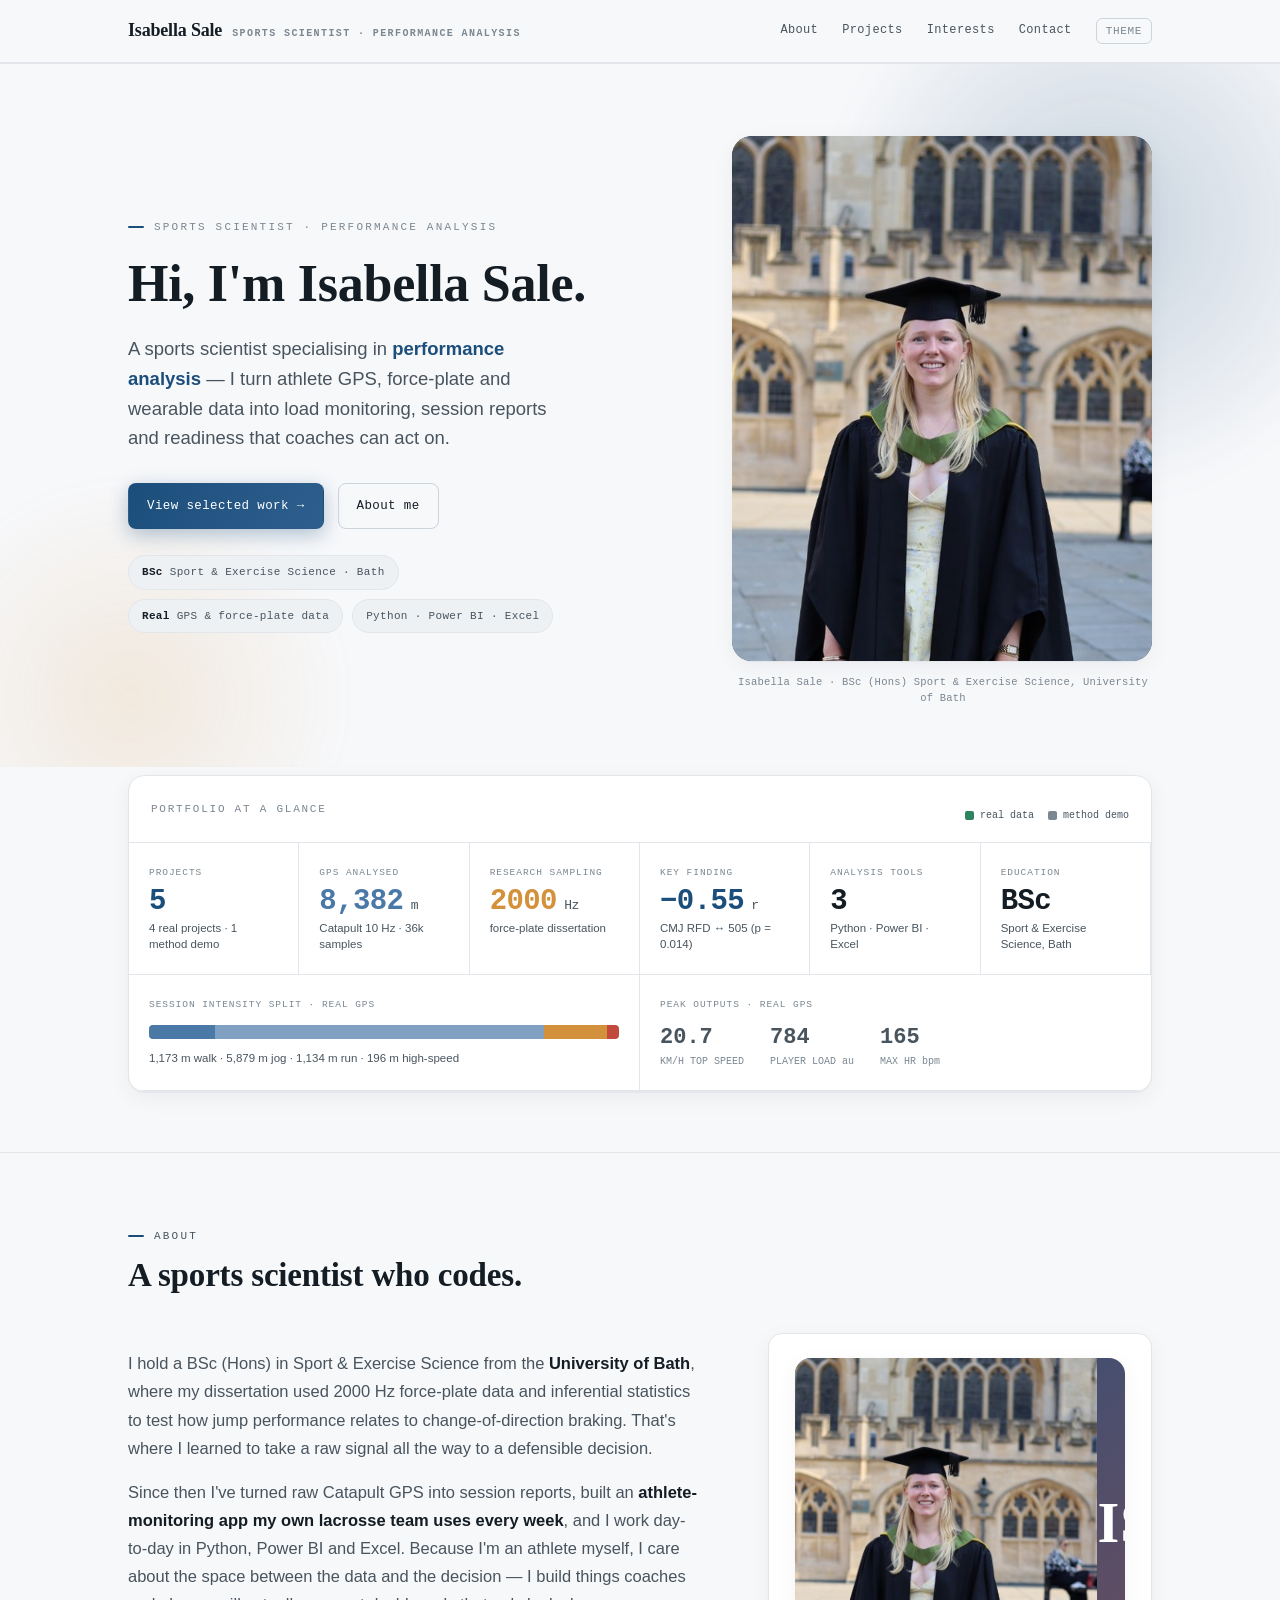
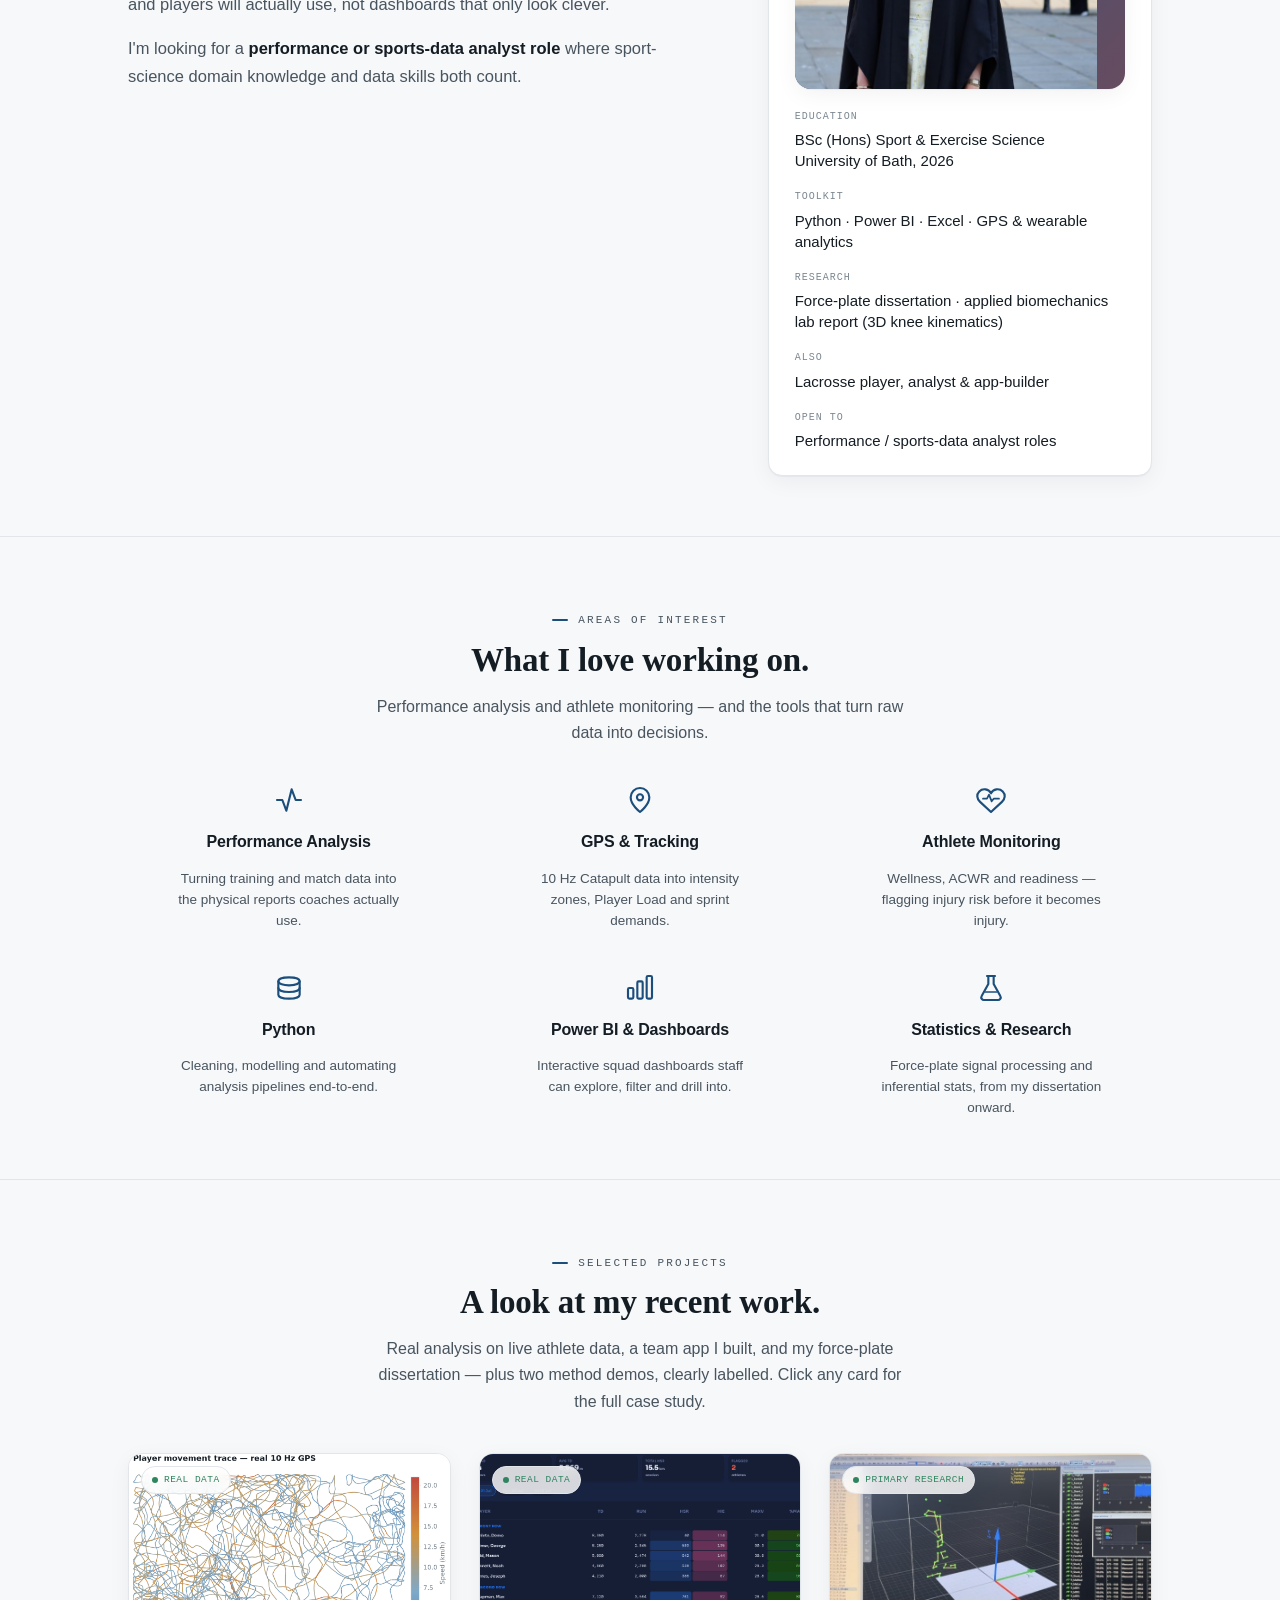
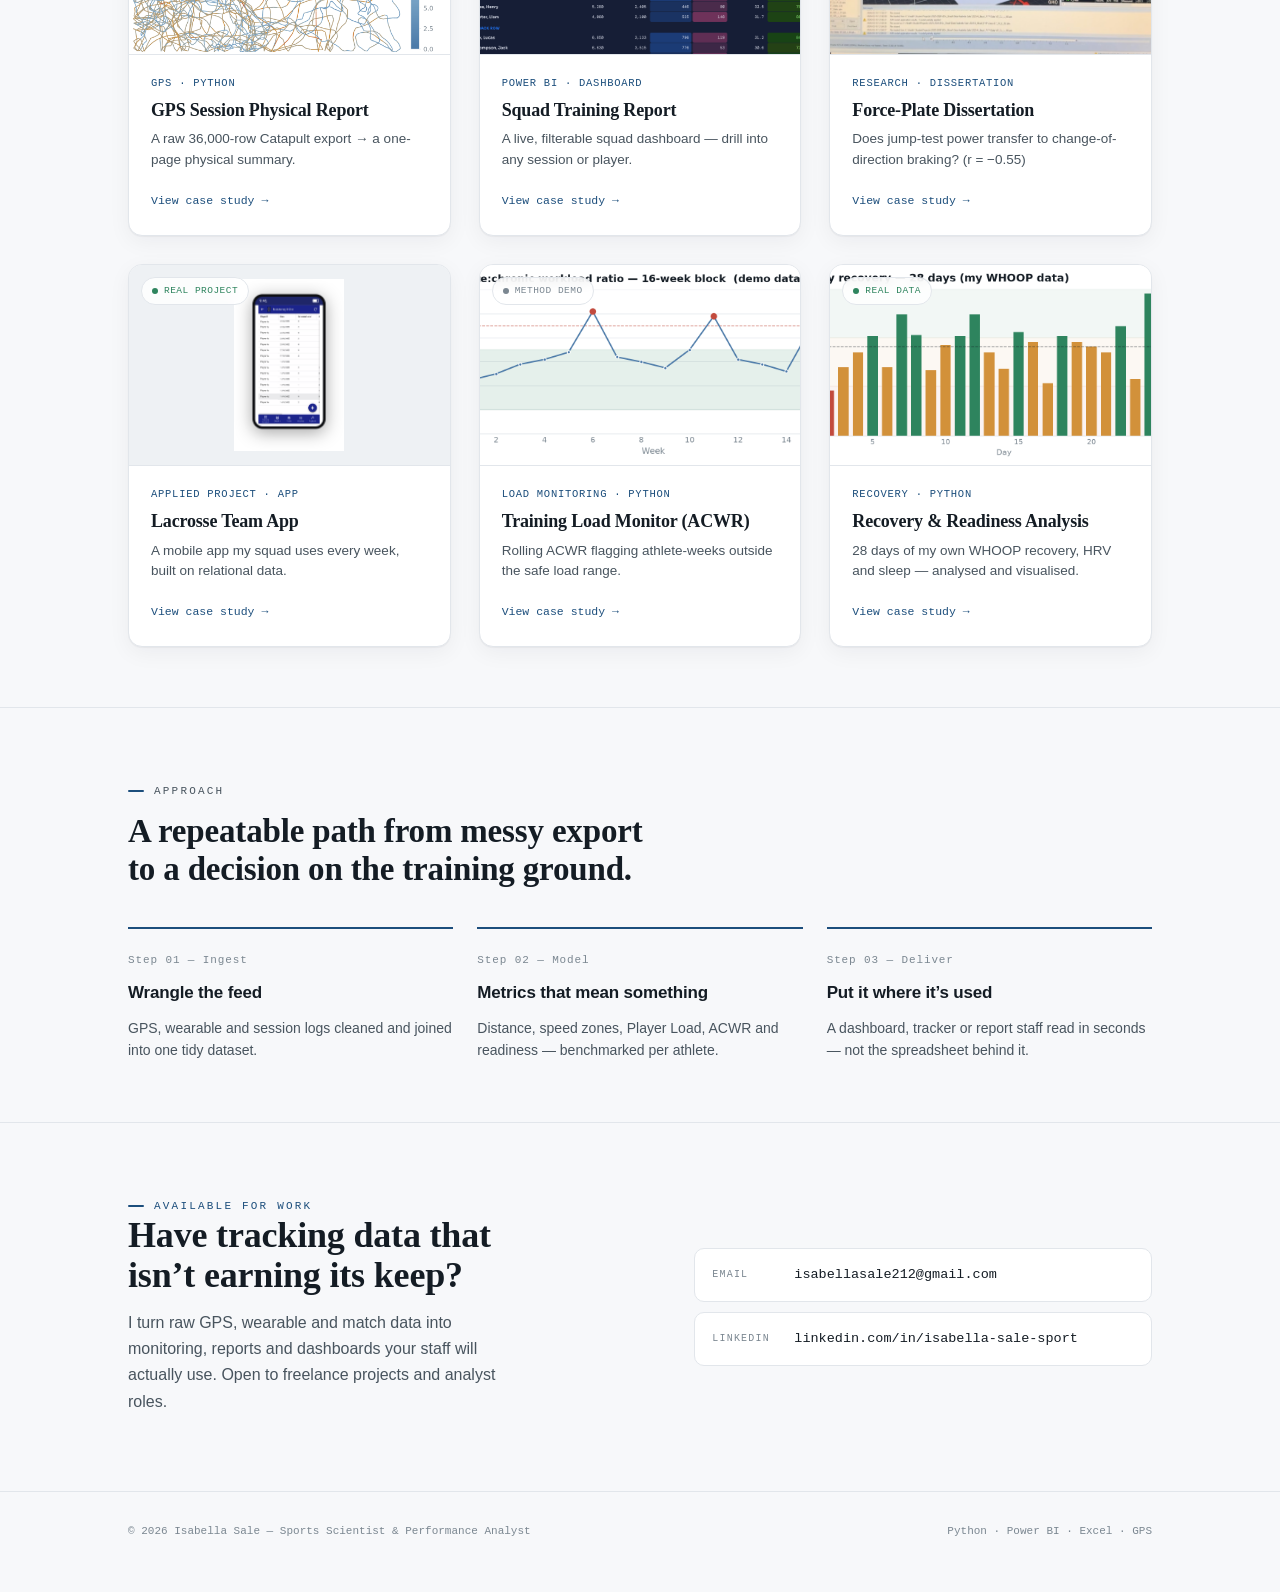
==== commit 81de0572: "Fix Open Graph URLs for renamed repo (social-share preview)" ====
--- a/index.html
+++ b/index.html
@@ -8,10 +8,10 @@
 <meta property="og:type" content="website">
 <meta property="og:title" content="Isabella Sale — Sports Scientist &amp; Performance Analyst">
 <meta property="og:description" content="Turning athlete GPS and wearable data into load monitoring, session reports and readiness — with Python, Power BI and Excel. BSc Sport & Exercise Science, University of Bath.">
-<meta property="og:image" content="https://isabellasale212.github.io/Work-Portfolio/assets/og-image.png">
-<meta property="og:url" content="https://isabellasale212.github.io/Work-Portfolio/">
+<meta property="og:image" content="https://isabellasale212.github.io/Portfolio/assets/og-image.png">
+<meta property="og:url" content="https://isabellasale212.github.io/Portfolio/">
 <meta name="twitter:card" content="summary_large_image">
-<meta name="twitter:image" content="https://isabellasale212.github.io/Work-Portfolio/assets/og-image.png">
+<meta name="twitter:image" content="https://isabellasale212.github.io/Portfolio/assets/og-image.png">
 
 <link rel="stylesheet" href="assets/site.css">
   <link rel="icon" href="data:image/svg+xml,%3Csvg xmlns=%27http://www.w3.org/2000/svg%27 viewBox=%270 0 32 32%27%3E%3Crect width=%2732%27 height=%2732%27 rx=%277%27 fill=%27%231C4E7C%27/%3E%3Ctext x=%2716%27 y=%2722%27 font-family=%27Helvetica,Arial,sans-serif%27 font-size=%2714%27 font-weight=%27700%27 fill=%27white%27 text-anchor=%27middle%27%3EIS%3C/text%3E%3C/svg%3E">
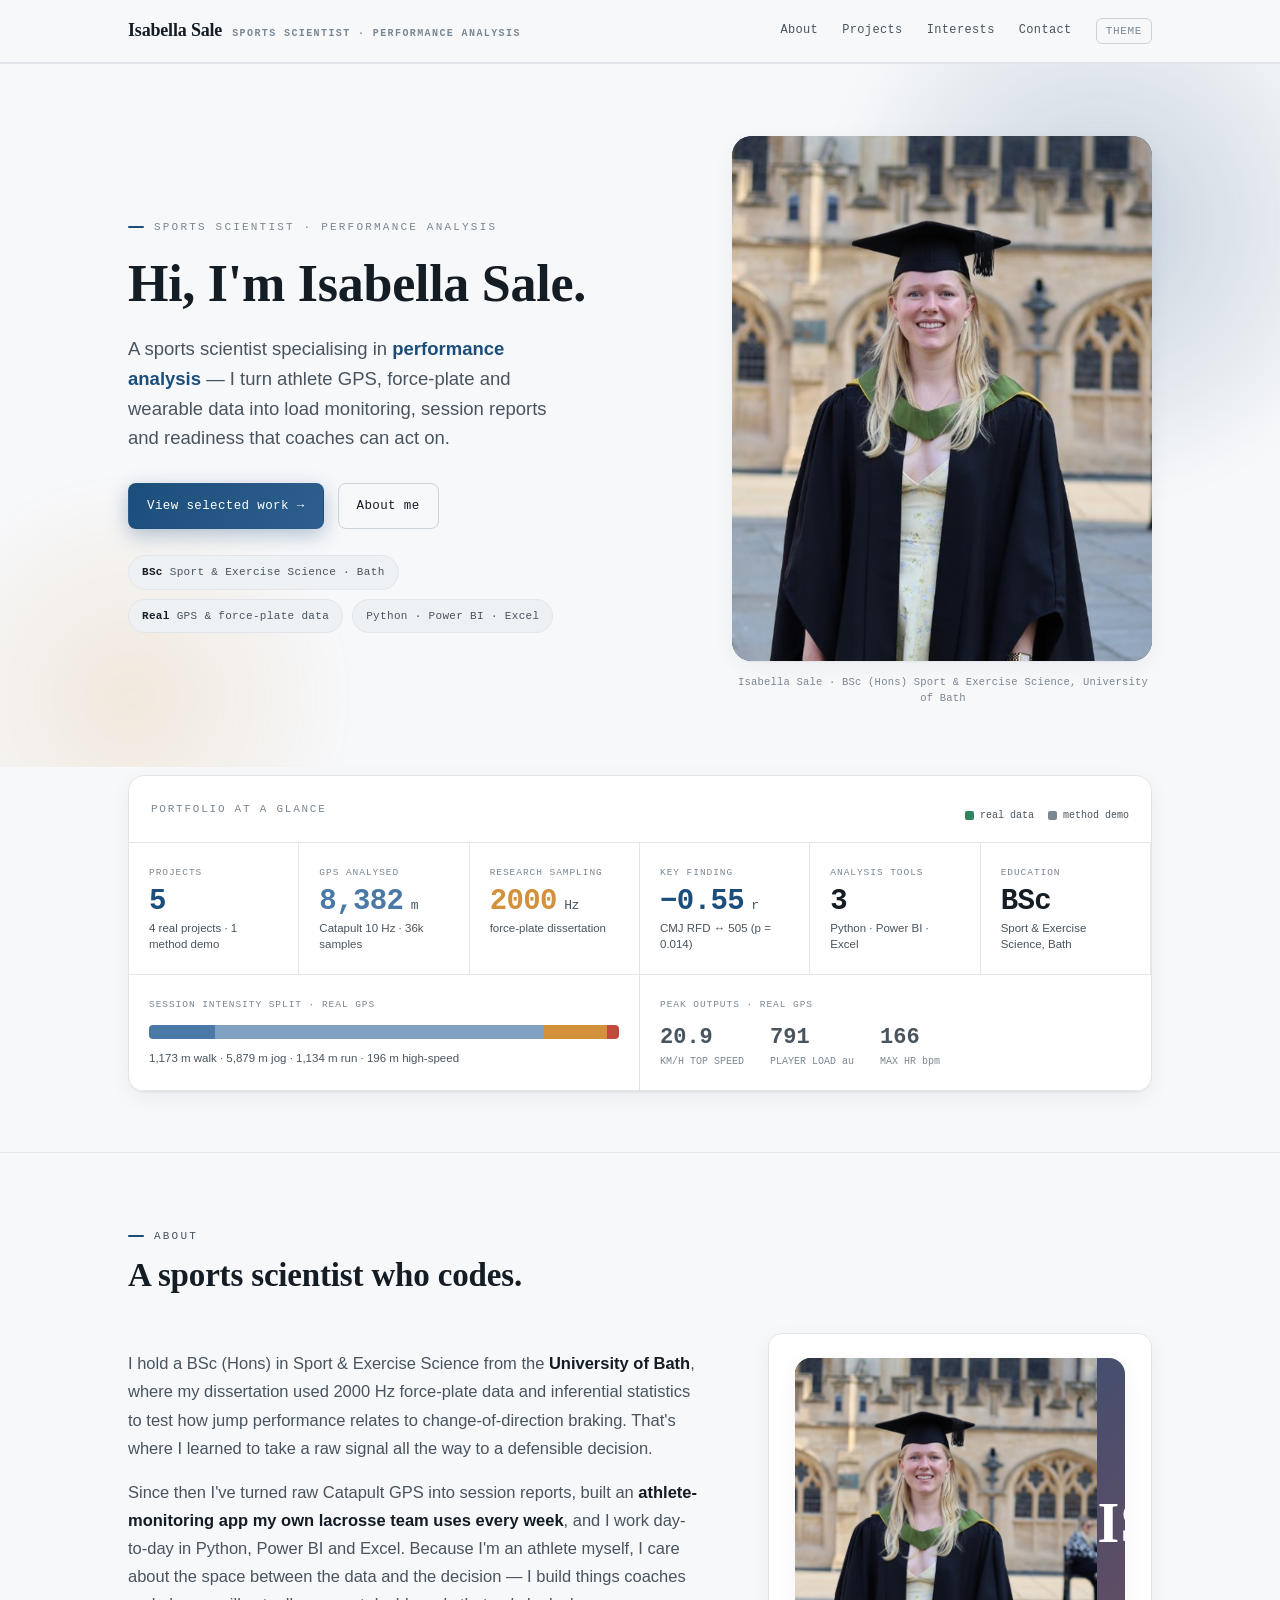
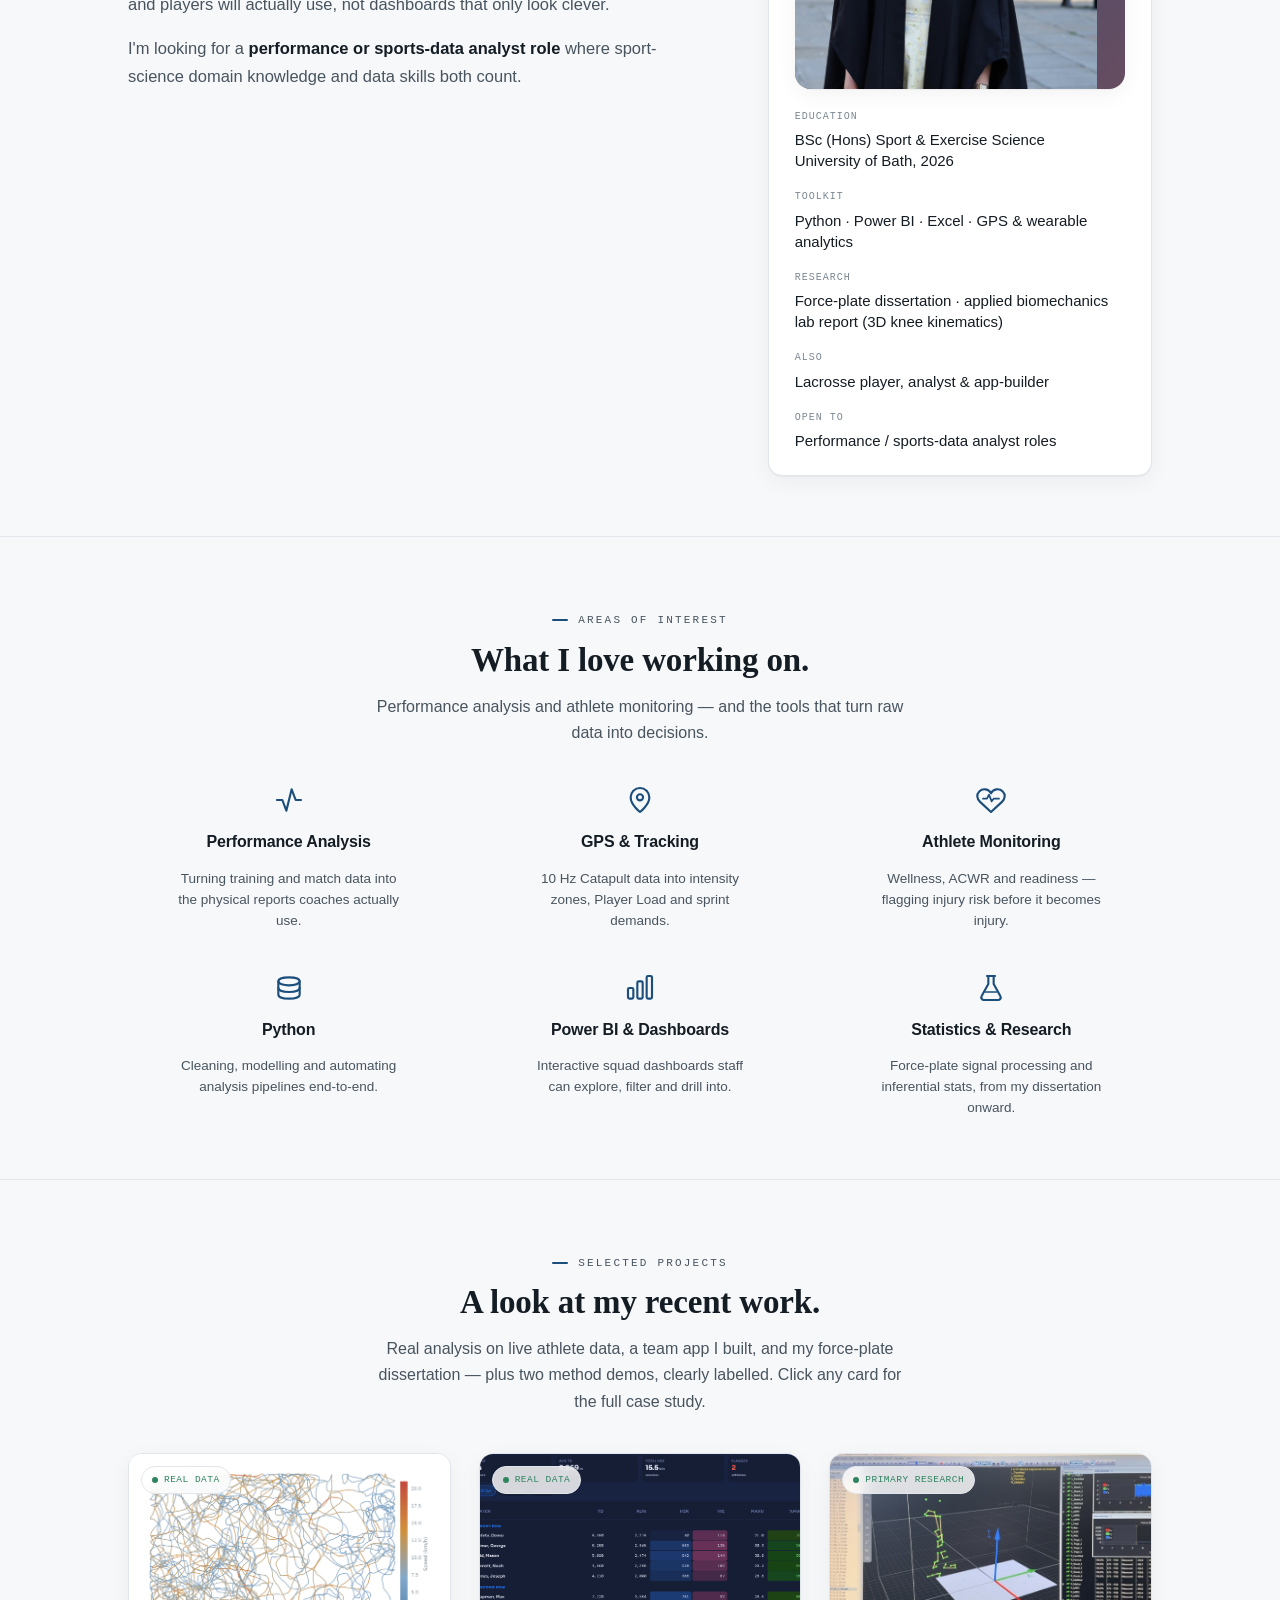
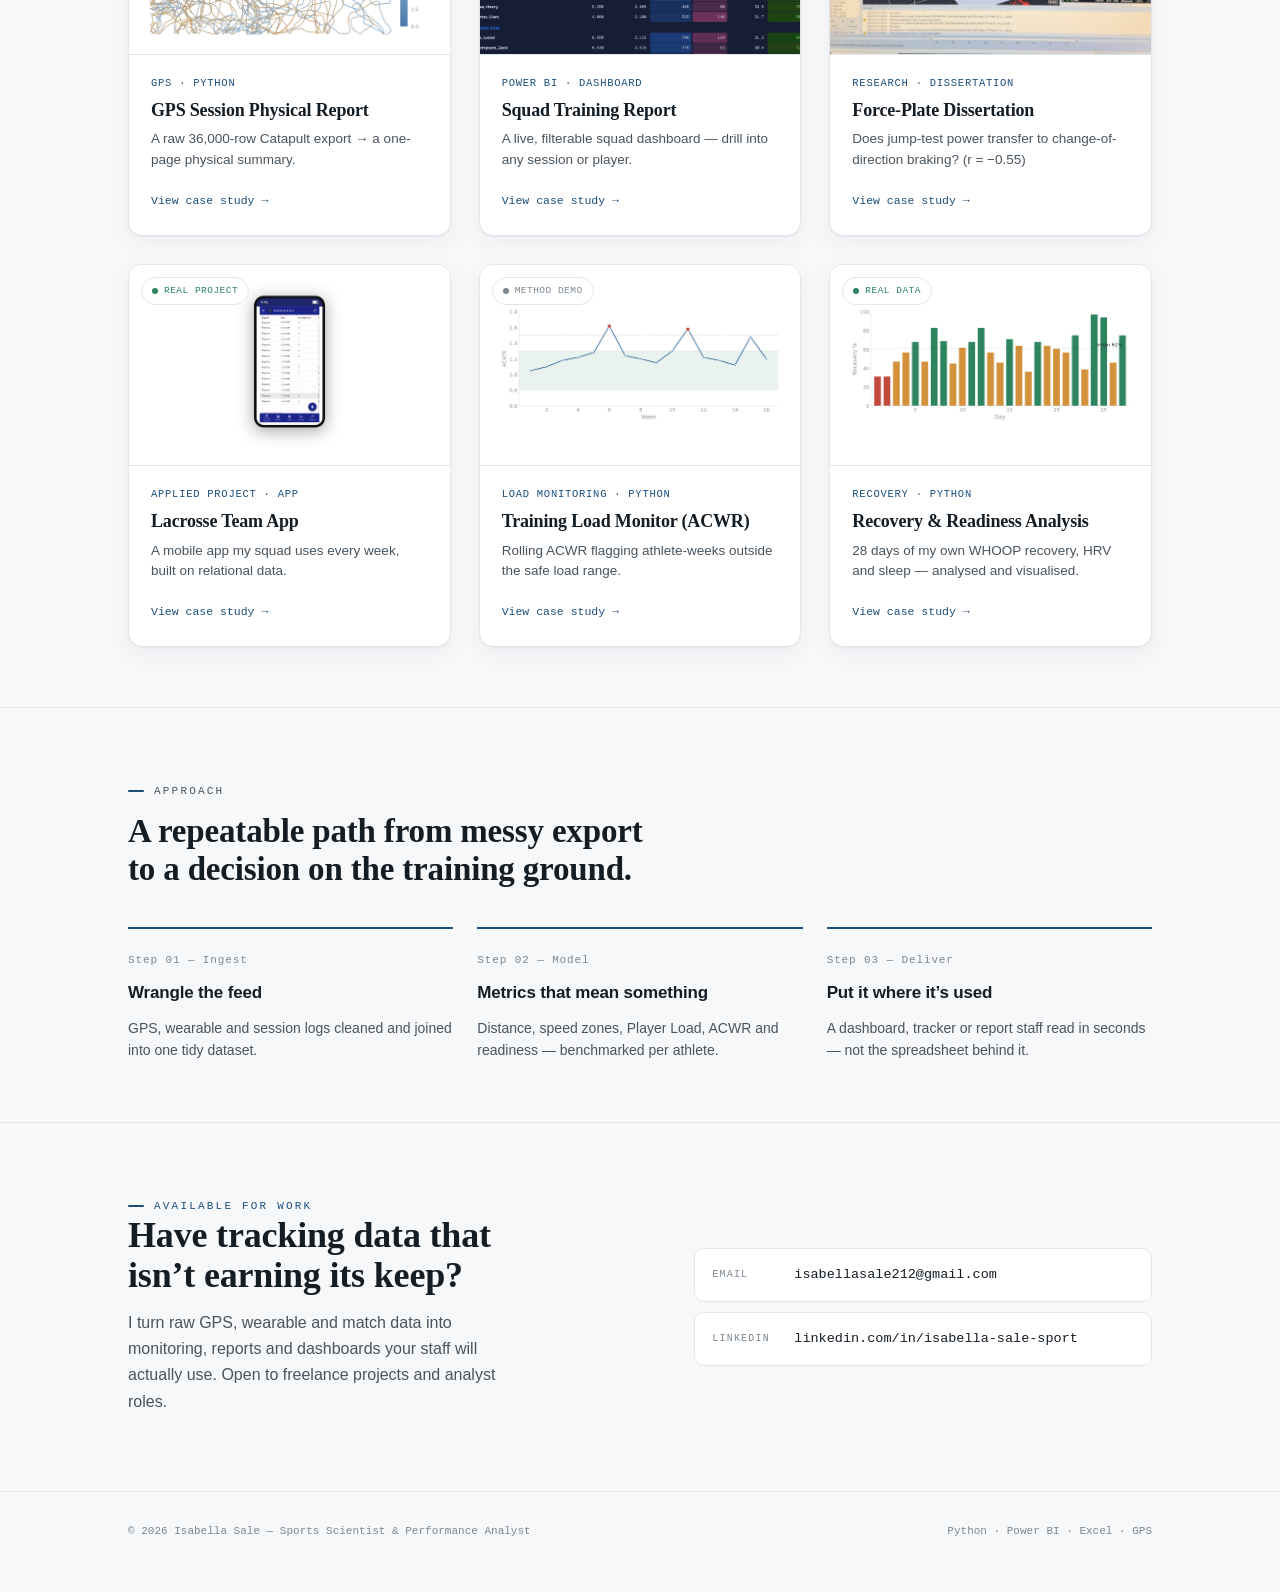
==== commit 1638ef25: "Polish to 10/10: cohesive title-less charts, tighter portrait crop, unified chart cards" ====
--- a/index.html
+++ b/index.html
@@ -182,7 +182,7 @@
       <div class="projects">
 
         <a class="pcard reveal" href="case-studies/01-gps-session.html">
-          <div class="pcard-img"><img src="assets/gps_movement_trace.png" alt="Real GPS movement trace coloured by running speed"><span class="pcard-tag real"><span class="d"></span> Real data</span></div>
+          <div class="pcard-img contain"><img src="assets/gps_movement_trace.png" alt="Real GPS movement trace coloured by running speed"><span class="pcard-tag real"><span class="d"></span> Real data</span></div>
           <div class="pcard-body"><div class="pcard-cat">GPS · Python</div><h3>GPS Session Physical Report</h3><p>A raw 36,000-row Catapult export → a one-page physical summary.</p><span class="go">View case study →</span></div>
         </a>
 
@@ -202,12 +202,12 @@
         </a>
 
         <a class="pcard reveal" href="case-studies/03-acwr-load.html">
-          <div class="pcard-img"><img src="assets/acwr.png" alt="ACWR training-load chart across 16 weeks"><span class="pcard-tag demo"><span class="d"></span> Method demo</span></div>
+          <div class="pcard-img contain"><img src="assets/acwr.png" alt="ACWR training-load chart across 16 weeks"><span class="pcard-tag demo"><span class="d"></span> Method demo</span></div>
           <div class="pcard-body"><div class="pcard-cat">Load monitoring · Python</div><h3>Training Load Monitor (ACWR)</h3><p>Rolling ACWR flagging athlete-weeks outside the safe load range.</p><span class="go">View case study →</span></div>
         </a>
 
         <a class="pcard reveal" href="case-studies/04-readiness.html">
-          <div class="pcard-img"><img src="assets/whoop_recovery.png" alt="Daily recovery from real WHOOP data, colour-coded by zone"><span class="pcard-tag real"><span class="d"></span> Real data</span></div>
+          <div class="pcard-img contain"><img src="assets/whoop_recovery.png" alt="Daily recovery from real WHOOP data, colour-coded by zone"><span class="pcard-tag real"><span class="d"></span> Real data</span></div>
           <div class="pcard-body"><div class="pcard-cat">Recovery · Python</div><h3>Recovery &amp; Readiness Analysis</h3><p>28 days of my own WHOOP recovery, HRV and sleep — analysed and visualised.</p><span class="go">View case study →</span></div>
         </a>
 
--- a/assets/site.css
+++ b/assets/site.css
@@ -320,7 +320,8 @@
 .pcard-img{ position:relative; aspect-ratio:16/10; overflow:hidden; background:var(--panel2); border-bottom:1px solid var(--line); }
 .pcard-img img{ width:100%; height:100%; object-fit:cover; transition:transform .5s ease; }
 .pcard:hover .pcard-img img{ transform:scale(1.05); }
-.pcard-img.contain img{ object-fit:contain; padding:14px; }
+.pcard-img.contain{ background:#fff; }
+.pcard-img.contain img{ object-fit:contain; padding:16px; }
 .pcard-img.top img{ object-position:top; }
 .pcard-tag{ position:absolute; top:12px; left:12px; display:inline-flex; align-items:center; gap:6px; font-family:var(--mono); font-size:9.5px; letter-spacing:.05em; text-transform:uppercase; padding:5px 10px; border-radius:20px; background:color-mix(in srgb,var(--panel) 82%, transparent); backdrop-filter:blur(6px); border:1px solid var(--line); }
 .pcard-tag .d{ width:6px; height:6px; border-radius:50%; background:currentColor; }
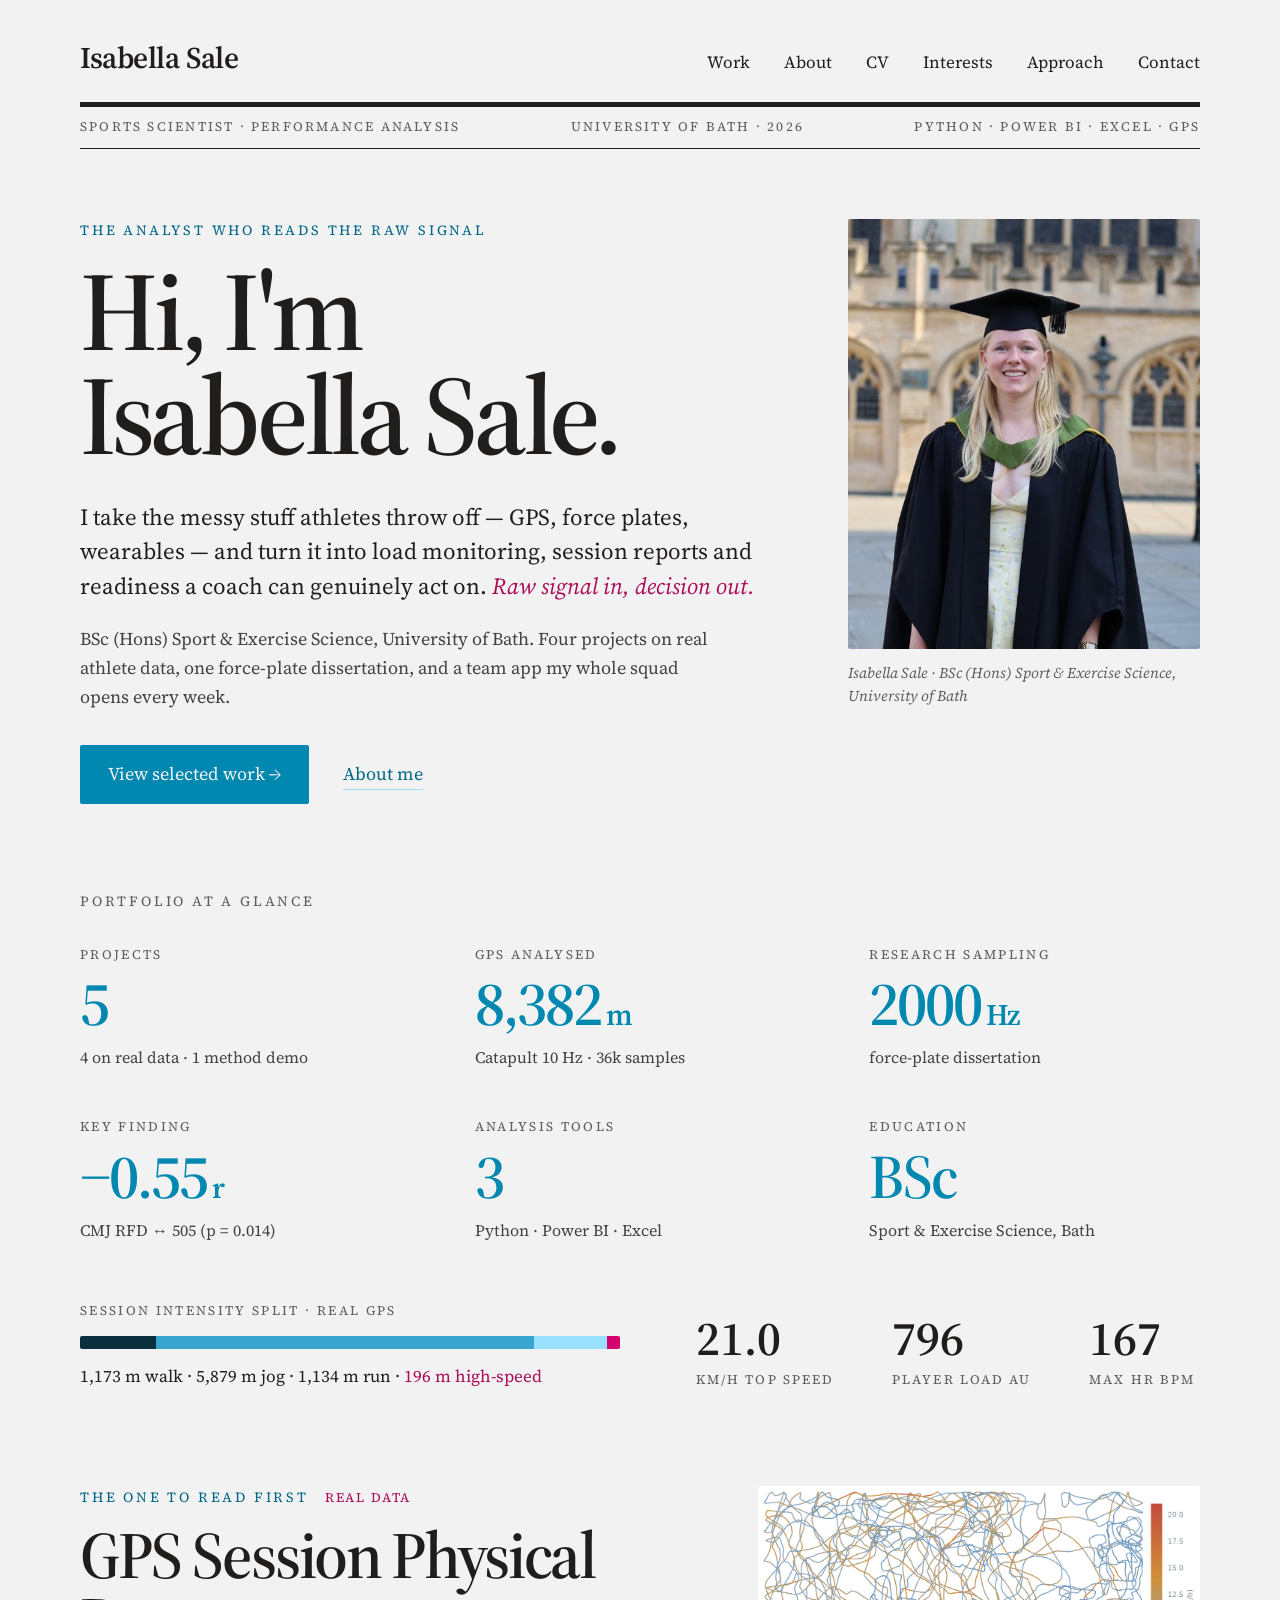
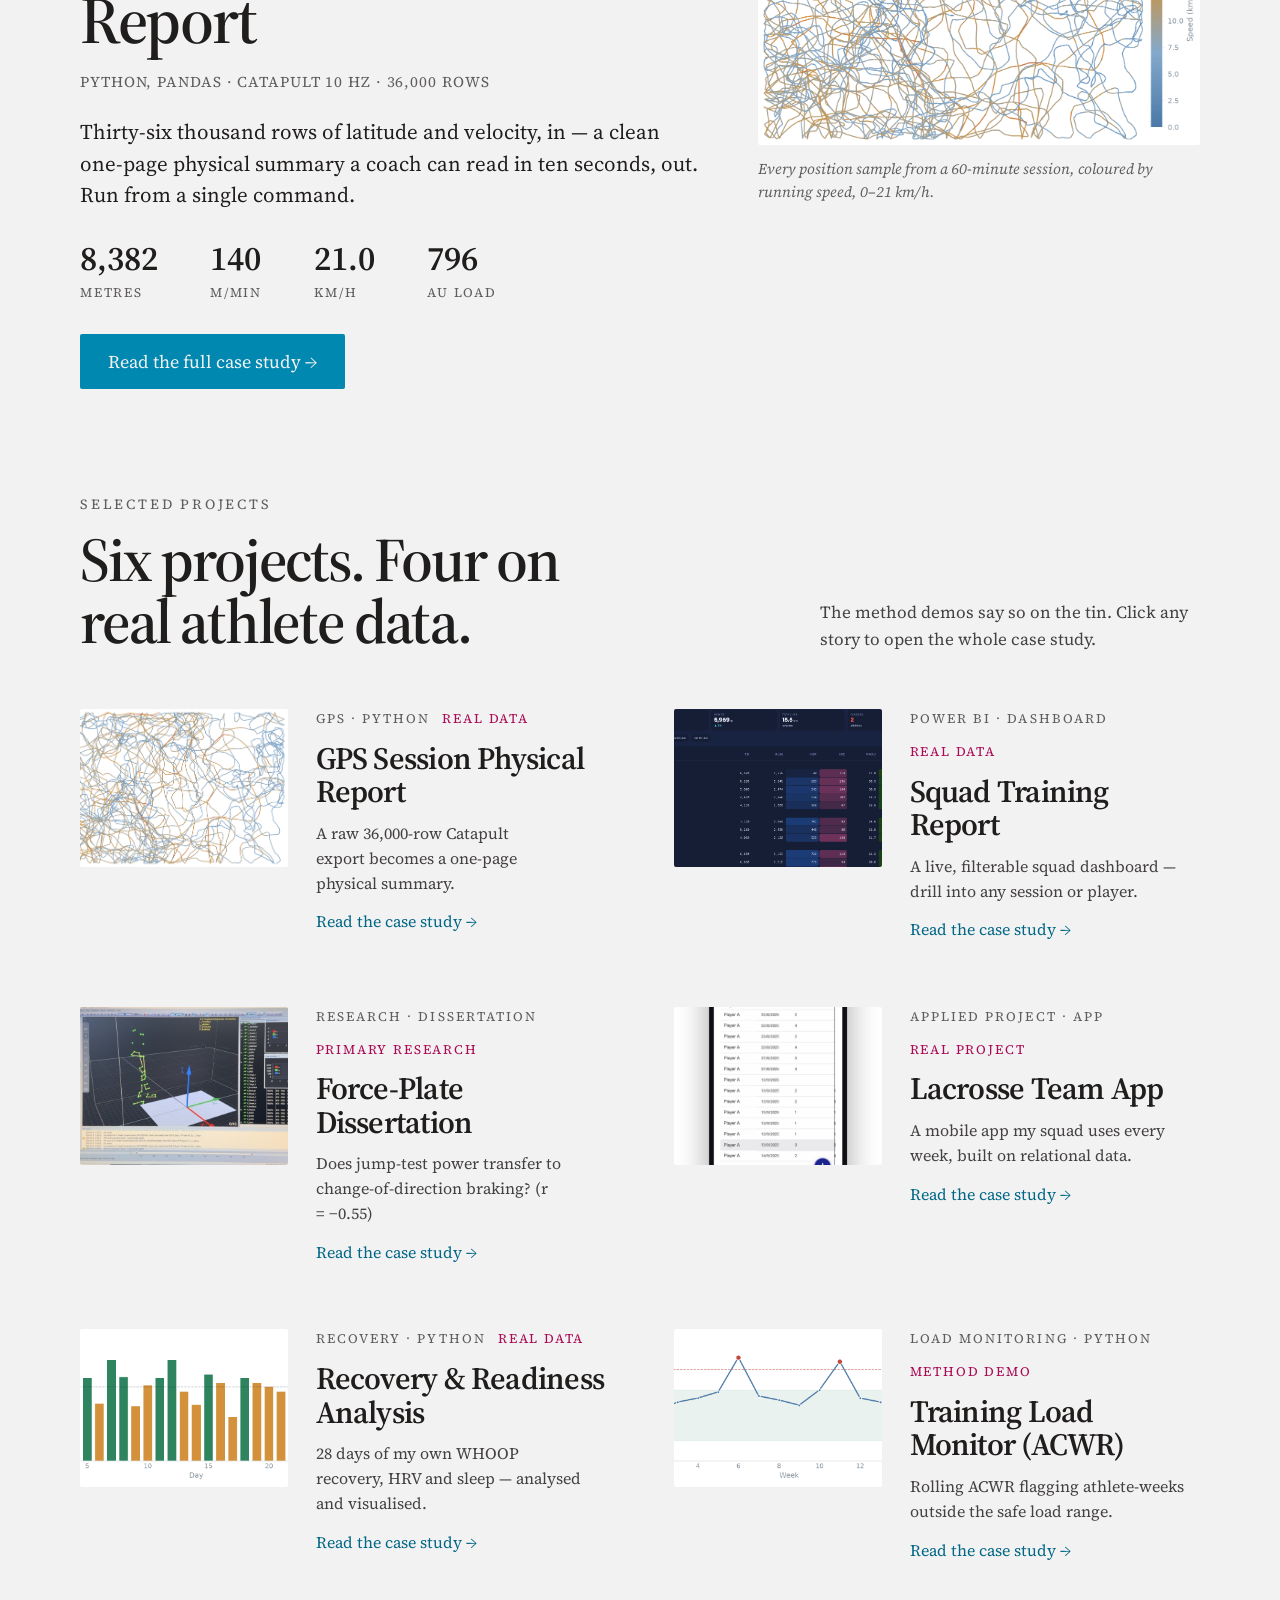
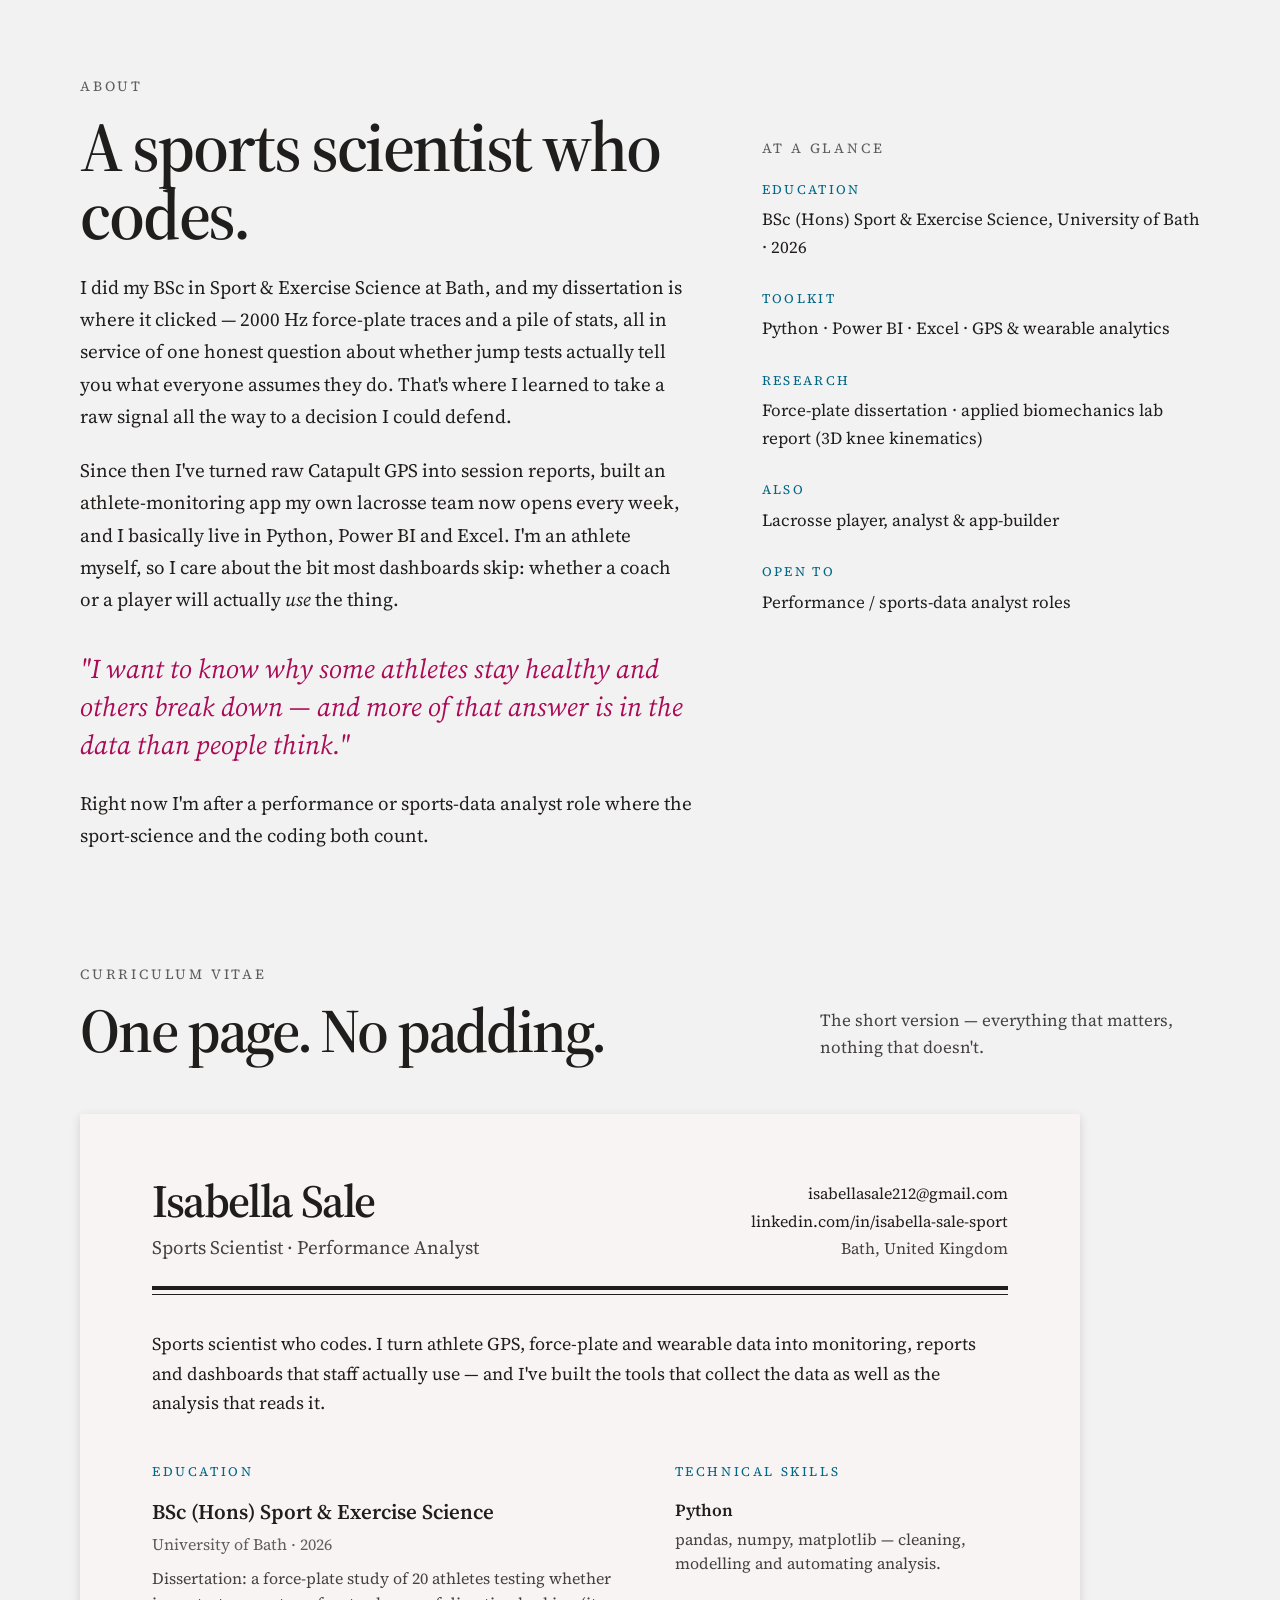
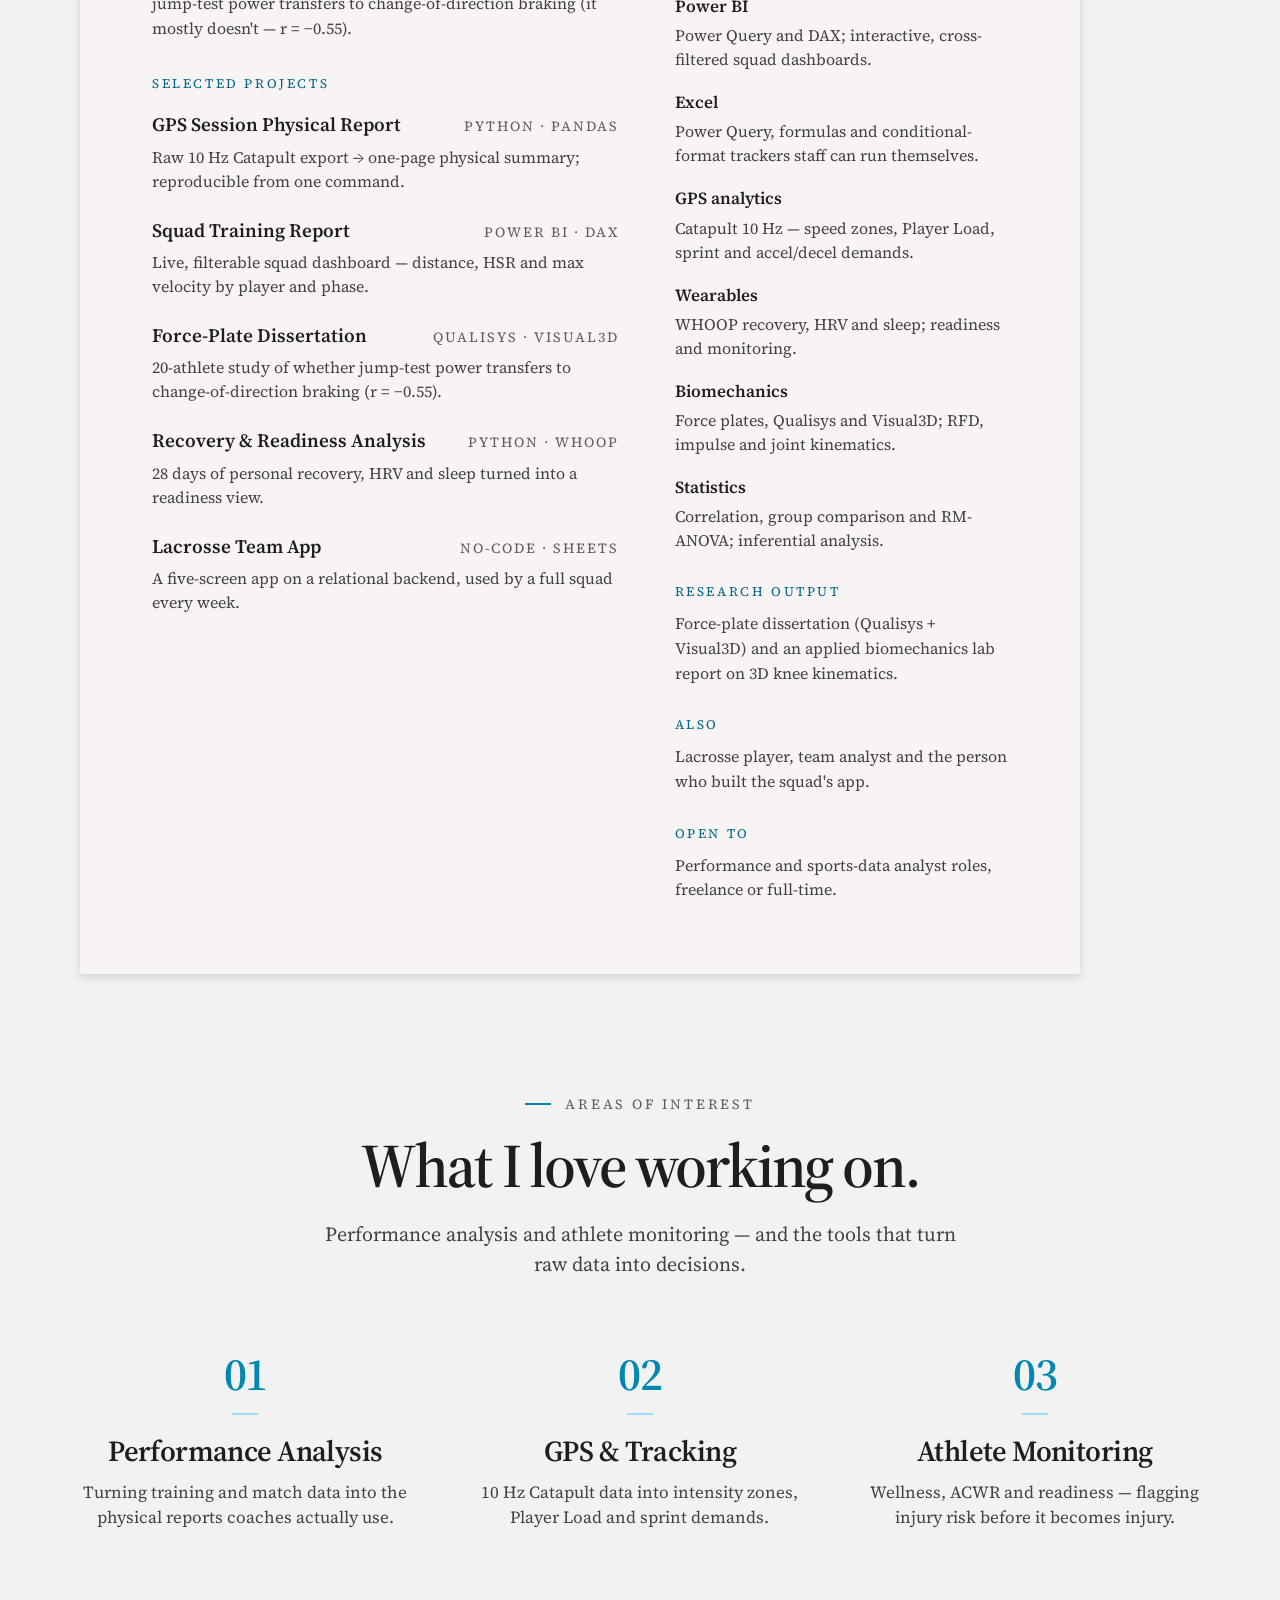
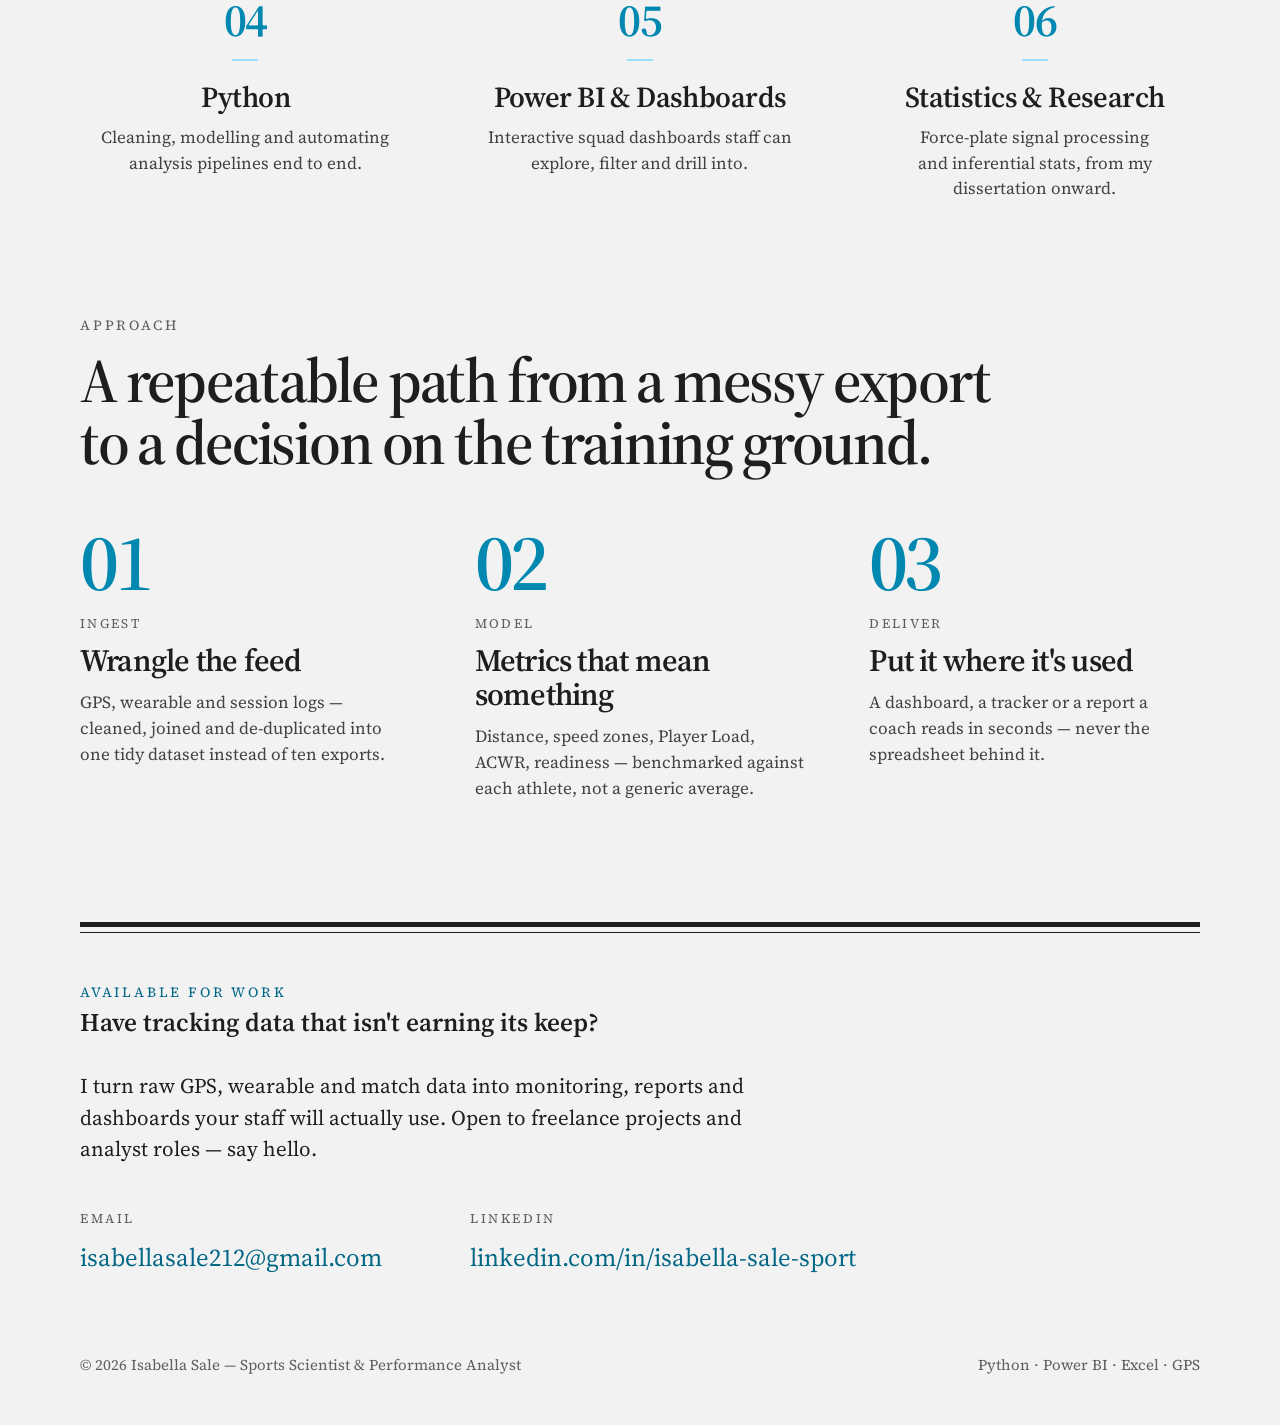
==== commit 102f9acf: "Redesign: "Broadsheet" single-page site — serif editorial, overlay case studies, humanised copy" ====
--- a/index.html
+++ b/index.html
@@ -4,296 +4,250 @@
 <meta charset="utf-8">
 <meta name="viewport" content="width=device-width, initial-scale=1">
 <title>Isabella Sale — Sports Scientist &amp; Performance Analyst</title>
-<meta name="description" content="Turning athlete GPS and wearable data into load monitoring, session reports and readiness — with Python, Power BI and Excel. BSc Sport & Exercise Science, University of Bath.">
+<meta name="description" content="I turn athlete GPS, force-plate and wearable data into load monitoring, session reports and readiness coaches can act on. BSc Sport & Exercise Science, University of Bath.">
 <meta property="og:type" content="website">
 <meta property="og:title" content="Isabella Sale — Sports Scientist &amp; Performance Analyst">
-<meta property="og:description" content="Turning athlete GPS and wearable data into load monitoring, session reports and readiness — with Python, Power BI and Excel. BSc Sport & Exercise Science, University of Bath.">
+<meta property="og:description" content="Raw signal in, decision out. Athlete GPS, force-plate and wearable data turned into monitoring, reports and readiness.">
 <meta property="og:image" content="https://isabellasale212.github.io/Portfolio/assets/og-image.png">
 <meta property="og:url" content="https://isabellasale212.github.io/Portfolio/">
 <meta name="twitter:card" content="summary_large_image">
 <meta name="twitter:image" content="https://isabellasale212.github.io/Portfolio/assets/og-image.png">
-
+<link rel="preconnect" href="https://fonts.googleapis.com">
+<link rel="preconnect" href="https://fonts.gstatic.com" crossorigin>
+<link href="https://fonts.googleapis.com/css2?family=Source+Serif+4:ital,opsz,wght@0,8..60,400;0,8..60,600;1,8..60,400&display=swap" rel="stylesheet">
 <link rel="stylesheet" href="assets/site.css">
-  <link rel="icon" href="data:image/svg+xml,%3Csvg xmlns=%27http://www.w3.org/2000/svg%27 viewBox=%270 0 32 32%27%3E%3Crect width=%2732%27 height=%2732%27 rx=%277%27 fill=%27%231C4E7C%27/%3E%3Ctext x=%2716%27 y=%2722%27 font-family=%27Helvetica,Arial,sans-serif%27 font-size=%2714%27 font-weight=%27700%27 fill=%27white%27 text-anchor=%27middle%27%3EIS%3C/text%3E%3C/svg%3E">
+<link rel="icon" href="data:image/svg+xml,%3Csvg xmlns=%27http://www.w3.org/2000/svg%27 viewBox=%270 0 32 32%27%3E%3Crect width=%2732%27 height=%2732%27 fill=%27%23f3f2f2%27/%3E%3Ctext x=%2716%27 y=%2723%27 font-family=%27Georgia,serif%27 font-size=%2718%27 font-weight=%27700%27 fill=%27%23201e1d%27 text-anchor=%27middle%27%3EIS%3C/text%3E%3C/svg%3E">
 </head>
-<body>
-
-<header class="bar">
-  <div class="wrap bar-in">
-    <a class="brand" href="index.html">Isabella&nbsp;Sale <span class="role">Sports Scientist · Performance Analysis</span></a>
-    <nav>
-      <a class="navlink" href="#about">About</a>
-      <a class="navlink" href="#work">Projects</a>
-      <a class="navlink" href="#skills">Interests</a>
-      <a class="navlink" href="#contact">Contact</a>
-      <button class="theme-btn" id="theme" aria-label="Toggle colour theme">Theme</button>
+<body id="top">
+
+<!-- ===== MASTHEAD ===== -->
+<header class="masthead">
+  <div class="mast-row">
+    <a class="mast-name" href="#top">Isabella Sale</a>
+    <nav class="mast-nav">
+      <a class="textlink" href="#work">Work</a>
+      <a class="textlink" href="#about">About</a>
+      <a class="textlink" href="#cv">CV</a>
+      <a class="textlink" href="#interests">Interests</a>
+      <a class="textlink" href="#approach">Approach</a>
+      <a class="textlink" href="#contact">Contact</a>
     </nav>
   </div>
-</header>
-
-<main>
-  <!-- HERO -->
-  <section class="hero">
-    <div class="wrap hero-grid">
-      <div>
-        <p class="eyebrow">Sports Scientist · Performance Analysis</p>
-        <h1>Hi, I'm Isabella Sale.</h1>
-        <p class="lede">A sports scientist specialising in <em style="font-style:normal;color:var(--accent);font-weight:600">performance analysis</em> — I turn athlete GPS, force-plate and wearable data into load monitoring, session reports and readiness that coaches can act on.</p>
-        <div class="cta-row">
-          <a class="btn primary" href="#work">View selected work →</a>
-          <a class="btn ghost" href="#about">About me</a>
-        </div>
-        <div class="glance">
-          <span class="chip"><b>BSc</b> Sport &amp; Exercise Science · Bath</span>
-          <span class="chip"><b>Real</b> GPS &amp; force-plate data</span>
-          <span class="chip">Python · Power BI · Excel</span>
-        </div>
-      </div>
-      <figure class="hero-photo">
-        <div class="ph"><span>IS</span><img src="assets/portrait.jpg" alt="Isabella Sale — University of Bath graduation" onerror="this.remove()"></div>
-        <figcaption>Isabella Sale · BSc (Hons) Sport &amp; Exercise Science, University of Bath</figcaption>
-      </figure>
-    </div>
-  </section>
-
-  <!-- OVERVIEW DASHBOARD -->
-  <section id="overview" style="padding-top:8px;border-top:0;">
-    <div class="wrap">
-      <div class="dash-frame reveal">
-        <div class="dash-head">
-          <span class="t">Portfolio at a glance</span>
-          <span class="legend">
-            <span><i class="swatch" style="background:var(--good)"></i> real data</span>
-            <span><i class="swatch" style="background:var(--mute)"></i> method demo</span>
-          </span>
-        </div>
-        <div class="dash">
-          <div class="tile"><div class="tl">Projects</div><div class="tn accent countup">5</div><div class="ts">4 real projects · 1 method demo</div></div>
-          <div class="tile"><div class="tl">GPS analysed</div><div class="tn cool countup">8,382<small> m</small></div><div class="ts">Catapult 10&nbsp;Hz · 36k samples</div></div>
-          <div class="tile"><div class="tl">Research sampling</div><div class="tn warm countup">2000<small> Hz</small></div><div class="ts">force-plate dissertation</div></div>
-          <div class="tile"><div class="tl">Key finding</div><div class="tn accent countup">−0.55<small> r</small></div><div class="ts">CMJ RFD ↔ 505 (p = 0.014)</div></div>
-          <div class="tile"><div class="tl">Analysis tools</div><div class="tn countup">3</div><div class="ts">Python · Power BI · Excel</div></div>
-          <div class="tile"><div class="tl">Education</div><div class="tn">BSc</div><div class="ts">Sport &amp; Exercise Science, Bath</div></div>
-          <div class="tile wide">
-            <div class="tl">Session intensity split · real GPS</div>
-            <div class="zonebar" aria-label="Distance by speed zone">
-              <i style="width:14%;background:var(--cool)"></i>
-              <i style="width:70%;background:color-mix(in srgb,var(--cool) 70%,#fff)"></i>
-              <i style="width:13.5%;background:var(--warm)"></i>
-              <i style="width:2.3%;background:var(--hot)"></i>
-              <i style="width:0.2%;background:var(--hot)"></i>
-            </div>
-            <div class="ts" style="margin-top:8px">1,173&nbsp;m walk · 5,879&nbsp;m jog · 1,134&nbsp;m run · 196&nbsp;m high-speed</div>
-          </div>
-          <div class="tile wide" style="border-right:0;">
-            <div class="tl">Peak outputs · real GPS</div>
-            <div class="ts" style="display:flex;gap:26px;margin-top:6px">
-              <span><b class="mono countup" style="font-size:22px;font-weight:600">21.0</b><br><span style="font-family:var(--mono);font-size:10px;color:var(--mute)">KM/H TOP SPEED</span></span>
-              <span><b class="mono countup" style="font-size:22px;font-weight:600">796</b><br><span style="font-family:var(--mono);font-size:10px;color:var(--mute)">PLAYER LOAD au</span></span>
-              <span><b class="mono countup" style="font-size:22px;font-weight:600">167</b><br><span style="font-family:var(--mono);font-size:10px;color:var(--mute)">MAX HR bpm</span></span>
-            </div>
-          </div>
-        </div>
-      </div>
-    </div>
-  </section>
-
-  <!-- ABOUT -->
-  <section id="about">
-    <div class="wrap">
-      <div class="sec-head reveal">
-        <p class="eyebrow">About</p>
-        <h2>A sports scientist who codes.</h2>
-      </div>
-      <div class="about-grid reveal">
-        <div class="prose">
-          <p>I hold a BSc (Hons) in Sport &amp; Exercise Science from the <strong>University of Bath</strong>, where my dissertation used 2000&nbsp;Hz force-plate data and inferential statistics to test how jump performance relates to change-of-direction braking. That's where I learned to take a raw signal all the way to a defensible decision.</p>
-          <p>Since then I've turned raw Catapult GPS into session reports, built an <strong>athlete-monitoring app my own lacrosse team uses every week</strong>, and I work day-to-day in Python, Power BI and Excel. Because I'm an athlete myself, I care about the space between the data and the decision — I build things coaches and players will actually use, not dashboards that only look clever.</p>
-          <p>I'm looking for a <strong>performance or sports-data analyst role</strong> where sport-science domain knowledge and data skills both count.</p>
-        </div>
-        <aside class="about-facts">
-          <div class="portrait"><img src="assets/portrait.jpg" alt="Isabella Sale" onerror="this.remove()">IS</div>
-          <div class="fk">Education</div>
-          <div class="fv">BSc (Hons) Sport &amp; Exercise Science<br>University of Bath, 2026</div>
-          <div class="fk">Toolkit</div>
-          <div class="fv">Python · Power BI · Excel · GPS &amp; wearable analytics</div>
-          <div class="fk">Research</div>
-          <div class="fv">Force-plate dissertation · applied biomechanics lab report (3D knee kinematics)</div>
-          <div class="fk">Also</div>
-          <div class="fv">Lacrosse player, analyst &amp; app-builder</div>
-          <div class="fk">Open to</div>
-          <div class="fv">Performance / sports-data analyst roles</div>
-        </aside>
-      </div>
-    </div>
-  </section>
-
-  <!-- AREAS OF INTEREST -->
-  <section id="skills">
-    <div class="wrap">
-      <div class="sec-head center reveal">
-        <p class="eyebrow">Areas of Interest</p>
-        <h2>What I love working on.</h2>
-        <p>Performance analysis and athlete monitoring — and the tools that turn raw data into decisions.</p>
-      </div>
-      <div class="areas">
-        <div class="area reveal">
-          <svg class="ico" viewBox="0 0 24 24" fill="none" stroke="currentColor" stroke-width="1.6" stroke-linecap="round" stroke-linejoin="round"><path d="M3 12h4l3 8 4-16 3 8h4"/></svg>
-          <h3>Performance Analysis</h3>
-          <p>Turning training and match data into the physical reports coaches actually use.</p>
-        </div>
-        <div class="area reveal">
-          <svg class="ico" viewBox="0 0 24 24" fill="none" stroke="currentColor" stroke-width="1.6" stroke-linecap="round" stroke-linejoin="round"><path d="M12 21s-7-5.2-7-11a7 7 0 0114 0c0 5.8-7 11-7 11z"/><circle cx="12" cy="10" r="2.3"/></svg>
-          <h3>GPS &amp; Tracking</h3>
-          <p>10&nbsp;Hz Catapult data into intensity zones, Player Load and sprint demands.</p>
-        </div>
-        <div class="area reveal">
-          <svg class="ico" viewBox="0 0 24 24" fill="none" stroke="currentColor" stroke-width="1.6" stroke-linecap="round" stroke-linejoin="round"><path d="M20.8 5.6a5.5 5.5 0 00-8.8 1.4A5.5 5.5 0 003.2 5.6C1 7.8 1.3 11 3.8 13.4L12 21l8.2-7.6c2.5-2.4 2.8-5.6.6-7.8z"/><path d="M6 11h3l1.5-3 2 5 1.5-2H18" stroke-width="1.3"/></svg>
-          <h3>Athlete Monitoring</h3>
-          <p>Wellness, ACWR and readiness — flagging injury risk before it becomes injury.</p>
-        </div>
-        <div class="area reveal">
-          <svg class="ico" viewBox="0 0 24 24" fill="none" stroke="currentColor" stroke-width="1.6" stroke-linecap="round" stroke-linejoin="round"><path d="M4 7c0-2 4-3 8-3s8 1 8 3-4 3-8 3-8-1-8-3z"/><path d="M4 7v10c0 2 4 3 8 3s8-1 8-3V7"/><path d="M4 12c0 2 4 3 8 3s8-1 8-3"/></svg>
-          <h3>Python</h3>
-          <p>Cleaning, modelling and automating analysis pipelines end-to-end.</p>
-        </div>
-        <div class="area reveal">
-          <svg class="ico" viewBox="0 0 24 24" fill="none" stroke="currentColor" stroke-width="1.6" stroke-linecap="round" stroke-linejoin="round"><rect x="3" y="12" width="4" height="8" rx="1"/><rect x="10" y="7" width="4" height="13" rx="1"/><rect x="17" y="3" width="4" height="17" rx="1"/></svg>
-          <h3>Power BI &amp; Dashboards</h3>
-          <p>Interactive squad dashboards staff can explore, filter and drill into.</p>
-        </div>
-        <div class="area reveal">
-          <svg class="ico" viewBox="0 0 24 24" fill="none" stroke="currentColor" stroke-width="1.6" stroke-linecap="round" stroke-linejoin="round"><path d="M9 3h6M10 3v6l-5 9a2 2 0 002 3h10a2 2 0 002-3l-5-9V3"/><path d="M8 15h8" stroke-width="1.3"/></svg>
-          <h3>Statistics &amp; Research</h3>
-          <p>Force-plate signal processing and inferential stats, from my dissertation onward.</p>
-        </div>
-      </div>
-    </div>
-  </section>
-
-  <!-- PROJECTS -->
-  <section id="work">
-    <div class="wrap">
-      <div class="sec-head center reveal">
-        <p class="eyebrow">Selected Projects</p>
-        <h2>A look at my recent work.</h2>
-        <p>Real analysis on live athlete data, a team app I built, and my force-plate dissertation — plus two method demos, clearly labelled. Click any card for the full case study.</p>
-      </div>
-      <div class="projects">
-
-        <a class="pcard reveal" href="case-studies/01-gps-session.html">
-          <div class="pcard-img contain"><img src="assets/gps_movement_trace.png" alt="Real GPS movement trace coloured by running speed"><span class="pcard-tag real"><span class="d"></span> Real data</span></div>
-          <div class="pcard-body"><div class="pcard-cat">GPS · Python</div><h3>GPS Session Physical Report</h3><p>A raw 36,000-row Catapult export → a one-page physical summary.</p><span class="go">View case study →</span></div>
-        </a>
-
-        <a class="pcard reveal" href="case-studies/02-phase-demand.html">
-          <div class="pcard-img top"><img src="assets/training_report.png" alt="Squad training report dashboard with per-player physical metrics"><span class="pcard-tag real"><span class="d"></span> Real data</span></div>
-          <div class="pcard-body"><div class="pcard-cat">Power BI · Dashboard</div><h3>Squad Training Report</h3><p>A live, filterable squad dashboard — drill into any session or player.</p><span class="go">View case study →</span></div>
-        </a>
-
-        <a class="pcard reveal" href="case-studies/06-dissertation.html">
-          <div class="pcard-img"><img src="assets/diss_qualisys.jpg" alt="Qualisys motion capture and force plate analysis"><span class="pcard-tag real"><span class="d"></span> Primary research</span></div>
-          <div class="pcard-body"><div class="pcard-cat">Research · Dissertation</div><h3>Force-Plate Dissertation</h3><p>Does jump-test power transfer to change-of-direction braking? (r = −0.55)</p><span class="go">View case study →</span></div>
-        </a>
-
-        <a class="pcard reveal" href="case-studies/05-lacrosse-app.html">
-          <div class="pcard-img contain"><img src="assets/lax_checkin.png" alt="Lacrosse team app monitoring screen"><span class="pcard-tag real"><span class="d"></span> Real project</span></div>
-          <div class="pcard-body"><div class="pcard-cat">Applied project · App</div><h3>Lacrosse Team App</h3><p>A mobile app my squad uses every week, built on relational data.</p><span class="go">View case study →</span></div>
-        </a>
-
-        <a class="pcard reveal" href="case-studies/03-acwr-load.html">
-          <div class="pcard-img contain"><img src="assets/acwr.png" alt="ACWR training-load chart across 16 weeks"><span class="pcard-tag demo"><span class="d"></span> Method demo</span></div>
-          <div class="pcard-body"><div class="pcard-cat">Load monitoring · Python</div><h3>Training Load Monitor (ACWR)</h3><p>Rolling ACWR flagging athlete-weeks outside the safe load range.</p><span class="go">View case study →</span></div>
-        </a>
-
-        <a class="pcard reveal" href="case-studies/04-readiness.html">
-          <div class="pcard-img contain"><img src="assets/whoop_recovery.png" alt="Daily recovery from real WHOOP data, colour-coded by zone"><span class="pcard-tag real"><span class="d"></span> Real data</span></div>
-          <div class="pcard-body"><div class="pcard-cat">Recovery · Python</div><h3>Recovery &amp; Readiness Analysis</h3><p>28 days of my own WHOOP recovery, HRV and sleep — analysed and visualised.</p><span class="go">View case study →</span></div>
-        </a>
-
-      </div>
-    </div>
-  </section>
-
-  <!-- APPROACH -->
-  <section id="method">
-    <div class="wrap">
-      <div class="sec-head reveal">
-        <p class="eyebrow">Approach</p>
-        <h2>A repeatable path from messy export to a decision on the training ground.</h2>
-      </div>
-      <div class="method-steps">
-        <div class="step reveal"><div class="num">Step 01 — Ingest</div><h3>Wrangle the feed</h3><p>GPS, wearable and session logs cleaned and joined into one tidy dataset.</p></div>
-        <div class="step reveal"><div class="num">Step 02 — Model</div><h3>Metrics that mean something</h3><p>Distance, speed zones, Player Load, ACWR and readiness — benchmarked per athlete.</p></div>
-        <div class="step reveal"><div class="num">Step 03 — Deliver</div><h3>Put it where it’s used</h3><p>A dashboard, tracker or report staff read in seconds — not the spreadsheet behind it.</p></div>
-      </div>
-    </div>
-  </section>
-
-  <!-- CONTACT -->
-  <section id="contact">
-    <div class="wrap contact reveal">
-      <div>
-        <p class="eyebrow" style="color:var(--accent)">Available for work</p>
-        <h2>Have tracking data that isn’t earning its keep?</h2>
-        <p>I turn raw GPS, wearable and match data into monitoring, reports and dashboards your staff will actually use. Open to freelance projects and analyst roles.</p>
-      </div>
-      <div class="clist">
-        <a class="crow" href="mailto:isabellasale212@gmail.com"><span class="ck">Email</span><span class="cv">isabellasale212@gmail.com</span></a>
-        <a class="crow" href="https://www.linkedin.com/in/isabella-sale-sport"><span class="ck">LinkedIn</span><span class="cv">linkedin.com/in/isabella-sale-sport</span></a>
-      </div>
-    </div>
-  </section>
-</main>
-
-<footer>
-  <div class="wrap foot-in">
-    <span>© 2026 Isabella Sale — Sports Scientist &amp; Performance Analyst</span>
+  <div class="rule-thick" style="margin-top:20px"></div>
+  <div class="dateline">
+    <span>Sports scientist · performance analysis</span>
+    <span>University of Bath · 2026</span>
     <span>Python · Power BI · Excel · GPS</span>
   </div>
+  <div class="rule-thin"></div>
+</header>
+
+<main>
+  <!-- ===== HERO ===== -->
+  <section class="hero" style="padding-top:70px">
+    <div class="hero-grid">
+      <div>
+        <p class="kicker cyan">The analyst who reads the raw signal</p>
+        <h1>Hi, I'm<br>Isabella Sale.</h1>
+        <p class="hero-lead">I take the messy stuff athletes throw off — GPS, force plates, wearables — and turn it into load monitoring, session reports and readiness a coach can genuinely act on. <span class="i mag">Raw signal in, decision out.</span></p>
+        <p class="hero-support">BSc (Hons) Sport &amp; Exercise Science, University of Bath. Four projects on real athlete data, one force-plate dissertation, and a team app my whole squad opens every week.</p>
+        <div class="hero-actions">
+          <a class="btn btn-primary" href="#work">View selected work →</a>
+          <a class="textlink cyan" href="#about" style="font-size:18px">About me</a>
+        </div>
+      </div>
+      <figure class="hero-photo" style="margin:0">
+        <img src="assets/portrait.jpg" alt="Isabella Sale at her University of Bath graduation">
+        <figcaption class="caption">Isabella Sale · BSc (Hons) Sport &amp; Exercise Science, University of Bath</figcaption>
+      </figure>
+    </div>
+  </section>
+
+  <!-- ===== GLANCE ===== -->
+  <section class="wrap" style="padding-top:86px">
+    <p class="kicker">Portfolio at a glance</p>
+    <div class="glance-grid">
+      <div class="stat"><div class="stat-l">Projects</div><div class="stat-f">5</div><div class="stat-n">4 on real data · 1 method demo</div></div>
+      <div class="stat"><div class="stat-l">GPS analysed</div><div class="stat-f tnum">8,382<small> m</small></div><div class="stat-n">Catapult 10 Hz · 36k samples</div></div>
+      <div class="stat"><div class="stat-l">Research sampling</div><div class="stat-f tnum">2000<small> Hz</small></div><div class="stat-n">force-plate dissertation</div></div>
+      <div class="stat"><div class="stat-l">Key finding</div><div class="stat-f tnum">−0.55<small> r</small></div><div class="stat-n">CMJ RFD ↔ 505 (p = 0.014)</div></div>
+      <div class="stat"><div class="stat-l">Analysis tools</div><div class="stat-f">3</div><div class="stat-n">Python · Power BI · Excel</div></div>
+      <div class="stat"><div class="stat-l">Education</div><div class="stat-f">BSc</div><div class="stat-n">Sport &amp; Exercise Science, Bath</div></div>
+    </div>
+    <div class="glance-foot">
+      <div class="intensity">
+        <div class="smalllabel">Session intensity split · real GPS</div>
+        <div class="zonebar">
+          <i style="width:14%;background:var(--cyan-900)"></i>
+          <i style="width:70.1%;background:var(--cyan-500)"></i>
+          <i style="width:13.5%;background:var(--cyan-300)"></i>
+          <i style="width:2.4%;background:var(--mag)"></i>
+        </div>
+        <p class="stat-n" style="margin-top:14px">1,173 m walk · 5,879 m jog · 1,134 m run · <span class="mag">196 m high-speed</span></p>
+      </div>
+      <div class="peaks">
+        <div class="peak"><div class="peak-f tnum">21.0</div><div class="peak-l">km/h top speed</div></div>
+        <div class="peak"><div class="peak-f tnum">796</div><div class="peak-l">Player Load au</div></div>
+        <div class="peak"><div class="peak-f tnum">167</div><div class="peak-l">Max HR bpm</div></div>
+      </div>
+    </div>
+  </section>
+
+  <!-- ===== FEATURED ===== -->
+  <section class="wrap featured" style="padding-top:96px">
+    <div class="featured-grid">
+      <div>
+        <div class="kickrow"><span class="kicker cyan">The one to read first</span><span class="badge">Real data</span></div>
+        <h2>GPS Session Physical Report</h2>
+        <div class="credit">Python, pandas · Catapult 10 Hz · 36,000 rows</div>
+        <p class="standfirst">Thirty-six thousand rows of latitude and velocity, in — a clean one-page physical summary a coach can read in ten seconds, out. Run from a single command.</p>
+        <div class="metricrow">
+          <div><div class="m-f tnum">8,382</div><div class="m-l">metres</div></div>
+          <div><div class="m-f tnum">140</div><div class="m-l">m/min</div></div>
+          <div><div class="m-f tnum">21.0</div><div class="m-l">km/h</div></div>
+          <div><div class="m-f tnum">796</div><div class="m-l">au load</div></div>
+        </div>
+        <div style="margin-top:30px"><button class="btn btn-primary" data-open="0">Read the full case study →</button></div>
+      </div>
+      <figure style="margin:0">
+        <img src="assets/gps_movement_trace.png" alt="GPS movement trace coloured by running speed" style="border-radius:2px">
+        <figcaption class="caption">Every position sample from a 60-minute session, coloured by running speed, 0–21 km/h.</figcaption>
+      </figure>
+    </div>
+  </section>
+
+  <!-- ===== PROJECTS ===== -->
+  <section class="wrap" id="work" style="padding-top:104px">
+    <div class="headrow">
+      <div>
+        <p class="kicker">Selected projects</p>
+        <h2 class="sec-h2" style="margin-top:14px">Six projects. Four on<br>real athlete data.</h2>
+      </div>
+      <p class="note">The method demos say so on the tin. Click any story to open the whole case study.</p>
+    </div>
+    <div class="proj-grid" id="projgrid"></div>
+  </section>
+
+  <!-- ===== ABOUT ===== -->
+  <section class="wrap" id="about" style="padding-top:112px">
+    <div class="about-grid">
+      <div>
+        <p class="kicker">About</p>
+        <h2 class="about-h2 about" style="font-size:70px;line-height:.98;letter-spacing:-.035em;margin-top:14px">A sports scientist who codes.</h2>
+        <div class="about-body">
+          <p>I did my BSc in Sport &amp; Exercise Science at Bath, and my dissertation is where it clicked — 2000 Hz force-plate traces and a pile of stats, all in service of one honest question about whether jump tests actually tell you what everyone assumes they do. That's where I learned to take a raw signal all the way to a decision I could defend.</p>
+          <p>Since then I've turned raw Catapult GPS into session reports, built an athlete-monitoring app my own lacrosse team now opens every week, and I basically live in Python, Power BI and Excel. I'm an athlete myself, so I care about the bit most dashboards skip: whether a coach or a player will actually <em>use</em> the thing.</p>
+        </div>
+        <p class="pullquote">"I want to know why some athletes stay healthy and others break down — and more of that answer is in the data than people think."</p>
+        <div class="about-body"><p>Right now I'm after a performance or sports-data analyst role where the sport-science and the coding both count.</p></div>
+      </div>
+      <aside class="about-side">
+        <p class="kicker">At a glance</p>
+        <div class="factlist">
+          <div class="fact"><div class="fact-k">Education</div><div class="fact-v">BSc (Hons) Sport &amp; Exercise Science, University of Bath · 2026</div></div>
+          <div class="fact"><div class="fact-k">Toolkit</div><div class="fact-v">Python · Power BI · Excel · GPS &amp; wearable analytics</div></div>
+          <div class="fact"><div class="fact-k">Research</div><div class="fact-v">Force-plate dissertation · applied biomechanics lab report (3D knee kinematics)</div></div>
+          <div class="fact"><div class="fact-k">Also</div><div class="fact-v">Lacrosse player, analyst &amp; app-builder</div></div>
+          <div class="fact"><div class="fact-k">Open to</div><div class="fact-v">Performance / sports-data analyst roles</div></div>
+        </div>
+      </aside>
+    </div>
+  </section>
+
+  <!-- ===== CV ===== -->
+  <section class="wrap" id="cv" style="padding-top:112px">
+    <div class="headrow">
+      <div><p class="kicker">Curriculum vitae</p><h2 class="sec-h2" style="margin-top:14px">One page. No padding.</h2></div>
+      <p class="note">The short version — everything that matters, nothing that doesn't.</p>
+    </div>
+    <div class="cv-sheet">
+      <div class="cv-head">
+        <div>
+          <div class="cv-name">Isabella Sale</div>
+          <div class="cv-role">Sports Scientist · Performance Analyst</div>
+        </div>
+        <div class="cv-contact">
+          <a class="textlink" href="mailto:isabellasale212@gmail.com">isabellasale212@gmail.com</a><br>
+          <a class="textlink" href="https://www.linkedin.com/in/isabella-sale-sport">linkedin.com/in/isabella-sale-sport</a><br>
+          Bath, United Kingdom
+        </div>
+      </div>
+      <div class="rule-thick" style="height:4px;margin-top:24px"></div><div style="height:4px"></div><div class="rule-thin"></div>
+      <p class="cv-profile">Sports scientist who codes. I turn athlete GPS, force-plate and wearable data into monitoring, reports and dashboards that staff actually use — and I've built the tools that collect the data as well as the analysis that reads it.</p>
+      <div class="cv-cols">
+        <div>
+          <div class="cv-kick">Education</div>
+          <div class="cv-degree">BSc (Hons) Sport &amp; Exercise Science</div>
+          <div class="cv-inst">University of Bath · 2026</div>
+          <div class="cv-dissum">Dissertation: a force-plate study of 20 athletes testing whether jump-test power transfers to change-of-direction braking (it mostly doesn't — r = −0.55).</div>
+          <div class="cv-kick" style="margin-top:34px">Selected projects</div>
+          <div class="cv-work" id="cvwork"></div>
+        </div>
+        <div>
+          <div class="cv-kick">Technical skills</div>
+          <div class="cv-skills" id="cvskills"></div>
+          <div class="cv-block"><div class="cv-kick">Research output</div><p>Force-plate dissertation (Qualisys + Visual3D) and an applied biomechanics lab report on 3D knee kinematics.</p></div>
+          <div class="cv-block"><div class="cv-kick">Also</div><p>Lacrosse player, team analyst and the person who built the squad's app.</p></div>
+          <div class="cv-block"><div class="cv-kick">Open to</div><p>Performance and sports-data analyst roles, freelance or full-time.</p></div>
+        </div>
+      </div>
+    </div>
+  </section>
+
+  <!-- ===== INTERESTS ===== -->
+  <section class="wrap interests" id="interests" style="padding-top:112px">
+    <div class="int-kickrow"><span class="int-rule"></span><span class="kicker">Areas of interest</span></div>
+    <h2 class="sec-h2">What I love working on.</h2>
+    <p class="int-lead">Performance analysis and athlete monitoring — and the tools that turn raw data into decisions.</p>
+    <div class="int-grid" id="intgrid"></div>
+  </section>
+
+  <!-- ===== APPROACH ===== -->
+  <section class="wrap" id="approach" style="padding-top:112px">
+    <p class="kicker">Approach</p>
+    <h2 class="sec-h2" style="max-width:940px;margin-top:14px">A repeatable path from a messy export to a decision on the training ground.</h2>
+    <div class="appr-grid">
+      <div class="step"><div class="step-num">01</div><div class="step-l">Ingest</div><h3>Wrangle the feed</h3><p>GPS, wearable and session logs — cleaned, joined and de-duplicated into one tidy dataset instead of ten exports.</p></div>
+      <div class="step"><div class="step-num">02</div><div class="step-l">Model</div><h3>Metrics that mean something</h3><p>Distance, speed zones, Player Load, ACWR, readiness — benchmarked against each athlete, not a generic average.</p></div>
+      <div class="step"><div class="step-num">03</div><div class="step-l">Deliver</div><h3>Put it where it's used</h3><p>A dashboard, a tracker or a report a coach reads in seconds — never the spreadsheet behind it.</p></div>
+    </div>
+  </section>
+
+  <!-- ===== CONTACT ===== -->
+  <section class="wrap" id="contact" style="padding-top:120px">
+    <div class="rule-thick"></div><div class="rule-gap"></div><div class="rule-thin"></div>
+    <p class="kicker" style="margin-top:48px;color:var(--cyan-700)">Available for work</p>
+    <h2>Have tracking data that isn't earning its keep?</h2>
+    <p class="contact-lead">I turn raw GPS, wearable and match data into monitoring, reports and dashboards your staff will actually use. Open to freelance projects and analyst roles — say hello.</p>
+    <div class="contact-links">
+      <div class="clink"><div class="cl-l">Email</div><a class="cl-v" href="mailto:isabellasale212@gmail.com">isabellasale212@gmail.com</a></div>
+      <div class="clink"><div class="cl-l">LinkedIn</div><a class="cl-v" href="https://www.linkedin.com/in/isabella-sale-sport">linkedin.com/in/isabella-sale-sport</a></div>
+    </div>
+  </section>
+</main>
+
+<footer class="foot">
+  <span>© 2026 Isabella Sale — Sports Scientist &amp; Performance Analyst</span>
+  <span>Python · Power BI · Excel · GPS</span>
 </footer>
 
+<!-- ===== CASE-STUDY OVERLAY ===== -->
+<div class="overlay" id="overlay" role="dialog" aria-modal="true" aria-label="Case study">
+  <div class="panel" id="panel">
+    <div class="panel-head">
+      <div><div class="panel-kick" id="ovKick"></div><div class="panel-sub" id="ovSub"></div></div>
+      <button class="btn btn-ghost" id="ovClose" aria-label="Close case study">Close ✕</button>
+    </div>
+    <div class="rule-thick" style="margin-top:20px"></div><div class="rule-gap"></div><div class="rule-thin"></div>
+    <div id="ovBody"></div>
+    <div class="panel-foot">
+      <button class="btn btn-ghost" id="ovBack">← Back to all work</button>
+      <button class="btn btn-primary" id="ovNext"></button>
+    </div>
+  </div>
+</div>
+
+<script src="assets/session_data.js"></script>
 <script src="assets/site.js"></script>
-<script>
-  var REAL_PATH = [[230.0,150.0,1.1],[219.0,142.1,10.6],[202.1,67.0,11.7],[170.7,50.5,10.9],[118.5,89.4,11.7],[165.0,88.6,11.8],[197.1,158.3,10.5],[208.2,215.3,11.9],[279.5,234.6,11.3],[311.9,269.2,10.1],[261.1,259.8,11.6],[223.4,269.2,10.2],[167.5,226.3,10.1],[98.8,201.5,13.2],[60.8,232.6,10.6],[122.4,262.9,10.0],[133.7,223.2,11.5],[209.2,228.3,11.0],[250.3,266.5,10.6],[295.0,249.9,11.7],[321.7,199.6,11.1],[316.1,259.0,10.5],[327.8,213.7,10.1],[380.0,164.2,10.9],[380.8,134.3,11.0],[309.9,141.7,11.2],[295.7,85.5,10.5],[321.4,80.8,10.7],[267.3,120.9,11.0],[223.6,122.1,12.5],[243.7,68.6,12.0],[257.7,41.4,11.8],[286.4,69.0,11.2],[281.7,59.1,12.8],[260.9,128.8,9.7],[301.6,183.4,10.3],[310.2,257.8,10.6],[302.8,223.2,11.6],[246.2,264.9,12.4],[173.9,249.1,11.9],[135.4,201.5,11.0],[64.5,220.4,9.9],[80.5,246.8,10.6],[54.5,264.5,10.8],[125.6,242.9,11.3],[92.0,230.3,10.1],[96.1,177.1,10.6],[102.0,116.2,12.5],[63.5,53.2,10.6],[78.5,106.3,10.9],[135.1,153.9,11.2],[153.8,216.1,11.6],[107.9,251.1,11.8],[121.1,249.9,11.1],[100.3,201.1,10.3],[74.8,217.7,10.5],[89.0,207.8,9.7],[54.5,216.5,11.6],[85.4,261.7,11.0],[85.4,221.2,11.2],[72.4,198.0,12.1],[50.3,247.6,12.4],[51.5,240.9,12.6],[105.5,269.2,12.3],[171.2,264.5,11.6],[216.0,247.6,9.6],[242.0,203.5,10.5],[220.7,130.7,12.1],[244.7,89.8,11.7],[252.6,159.8,10.9],[296.9,163.0,10.3],[265.5,99.2,12.3],[235.6,35.5,11.4],[169.9,57.5,11.7],[138.1,73.3,11.1],[120.4,91.8,11.7],[152.0,138.2,10.6],[189.8,203.1,10.9],[176.6,211.0,11.3],[195.2,140.6,11.4],[194.5,71.7,11.9],[215.3,45.0,11.9],[258.2,30.8,12.1],[193.5,78.0,10.6],[194.2,152.4,10.8],[190.5,218.5,8.8],[241.5,229.5,12.6],[328.8,198.8,12.5],[365.3,153.9,15.5],[374.4,124.4,9.0],[318.5,65.0,19.8],[308.9,130.3,16.2],[293.5,215.3,17.3],[279.0,245.6,11.6],[223.1,229.9,9.3],[171.4,159.0,9.3],[86.1,151.6,13.5],[90.5,153.5,12.8],[190.0,174.4,17.5],[204.0,224.0,12.0],[240.8,254.3,16.8],[210.9,218.1,8.7],[164.5,174.4,13.2],[143.2,171.6,9.9],[112.1,123.6,8.8],[124.8,56.0,9.5],[178.3,40.2,12.6],[233.2,108.3,13.5],[242.0,182.3,10.2],[261.6,245.2,16.4],[197.4,254.7,9.8],[123.8,250.3,11.3],[101.0,235.4,11.1],[109.9,259.4,9.0],[68.2,207.8,11.6],[82.7,215.7,9.8],[115.5,163.4,13.9],[159.1,120.9,11.7],[97.4,74.5,9.9],[157.7,33.5,15.5],[241.8,52.4,12.3],[276.1,41.4,13.0],[198.1,56.8,11.8],[200.8,112.2,11.9],[259.7,92.2,9.9],[283.7,51.6,11.9],[250.1,52.4,10.1],[208.4,124.8,11.8],[149.3,154.3,12.2],[179.5,216.9,10.4],[254.0,207.4,14.4],[271.4,155.1,10.3],[207.9,119.3,12.5],[147.1,64.2,15.2],[142.7,51.2,7.3],[141.3,78.0,5.9],[116.2,96.9,8.9],[123.6,146.5,11.3],[162.6,181.1,8.8],[179.5,226.7,8.7],[208.4,261.0,9.1],[206.7,254.3,9.2],[181.5,202.3,7.1],[123.8,197.2,7.6],[86.3,169.3,6.9],[79.5,161.4,5.7],[118.5,174.4,7.2],[131.9,188.2,10.5],[134.1,201.1,8.7],[179.0,209.4,8.3],[214.6,235.0,5.4],[262.9,239.7,10.0],[305.5,198.4,9.3],[345.7,165.0,9.7],[355.3,124.4,6.6],[311.4,132.7,5.8],[311.6,121.3,5.8],[328.8,140.2,7.5],[341.8,173.6,9.8],[339.1,148.8,7.0],[287.1,135.4,6.7],[269.2,93.0,5.7],[220.7,80.4,7.3],[219.7,99.2,7.9],[256.7,134.3,10.7],[227.1,168.1,5.5],[265.1,201.9,9.6],[277.1,161.4,9.4],[295.0,124.0,5.9],[320.7,94.1,6.2],[343.3,132.7,7.2],[376.4,159.4,7.9],[412.6,139.8,8.5],[376.9,147.6,6.6],[405.5,180.7,9.5],[401.6,140.6,8.3],[349.4,139.0,8.8],[300.1,137.4,7.3],[275.1,175.6,5.3],[261.4,216.1,8.0],[227.3,232.2,7.1],[184.6,258.2,7.8],[228.0,255.4,7.4],[182.2,263.3,7.8],[181.7,265.3,5.5],[161.6,266.9,6.3],[184.9,218.9,12.8],[194.9,177.5,7.7],[196.4,137.8,6.6],[162.8,142.5,6.0],[144.7,183.4,6.9],[146.9,215.3,6.5],[103.0,194.5,8.8],[77.3,150.4,6.7],[84.9,165.3,7.1],[96.1,183.8,6.7],[50.3,183.4,9.3],[50.1,190.9,5.7],[60.3,230.7,9.6],[69.4,224.8,8.1],[88.5,232.2,5.2],[58.9,230.3,5.2],[102.5,220.0,9.1],[157.7,243.2,11.7],[146.6,252.3,12.1],[89.3,261.7,10.5],[109.6,219.2,10.0],[147.4,168.9,9.8],[195.7,203.9,11.5],[192.2,240.5,8.3],[208.4,246.8,7.7],[226.3,202.7,9.1],[168.2,167.3,11.6],[110.4,169.7,5.9],[150.6,149.6,13.9],[188.8,151.6,6.1],[225.3,94.5,8.1],[228.0,52.0,7.5],[218.7,64.2,9.6],[198.9,111.8,7.9],[164.3,145.7,8.9],[123.6,196.4,11.0],[82.4,240.1,7.8],[84.9,184.2,6.8],[62.3,194.9,12.1],[98.1,237.3,6.8],[102.0,238.9,10.4],[85.1,198.8,11.0],[123.8,222.0,9.6],[63.8,204.3,8.9],[78.5,191.7,7.2],[150.1,202.7,7.2],[193.7,224.0,6.5],[199.6,270.0,7.4],[220.7,233.4,6.1],[214.1,193.7,9.6],[160.4,208.2,10.2],[149.1,174.4,6.8],[107.9,189.3,8.9],[99.1,203.5,6.5],[53.0,202.7,6.3],[77.8,159.4,8.2],[62.1,112.2,8.2],[48.1,52.8,12.8],[95.2,67.0,8.4],[87.1,94.1,5.5],[105.7,127.2,10.4],[133.2,164.2,7.6],[120.9,218.9,6.5],[137.3,249.1,10.6],[166.7,221.2,10.7],[123.1,179.9,13.4],[123.4,204.3,5.6],[146.9,137.4,7.1],[106.7,137.8,10.3],[75.8,115.4,8.9],[46.1,157.9,9.1],[78.5,186.6,5.0],[86.6,214.9,8.0],[141.7,181.9,7.0],[181.7,168.9,11.4],[206.7,218.5,9.4],[211.9,249.1,9.1],[184.2,247.6,8.9],[145.4,266.5,9.8],[176.8,261.3,5.7],[213.1,246.8,7.0],[271.4,245.2,10.5],[313.4,256.6,8.4],[344.5,243.2,11.9],[391.3,233.0,9.6],[397.7,269.6,9.1],[346.7,249.5,10.6],[378.8,251.1,7.1],[354.8,234.6,5.3],[396.5,264.9,3.6],[374.6,256.6,5.4],[361.7,227.9,5.5],[359.9,208.6,4.9],[354.3,175.6,4.7],[350.1,137.0,4.2],[353.1,124.0,9.6],[340.6,132.7,4.5],[364.6,138.6,7.7],[388.4,115.8,4.5],[399.7,89.4,5.4],[405.0,122.9,3.9],[374.9,114.6,5.7],[377.3,74.9,6.7],[366.6,94.9,4.6],[395.0,96.5,6.3],[396.7,79.2,4.8],[397.4,58.3,6.3],[402.3,83.1,3.9],[405.5,111.8,6.0],[413.6,144.1,3.6],[404.6,173.2,4.1],[385.7,177.1,9.0],[367.3,203.9,7.1],[373.2,206.3,5.8],[348.7,229.9,3.6],[317.0,203.5,4.0],[292.5,212.2,4.0],[266.3,233.0,9.5],[292.5,238.1,4.1],[301.1,210.2,3.5],[329.0,209.4,7.0],[334.4,179.5,4.5],[352.1,201.5,3.1],[350.6,203.5,5.8],[366.3,172.0,6.1],[391.1,155.5,5.6],[412.9,155.1,4.1],[396.0,181.9,3.6],[406.5,216.9,5.1],[374.6,216.1,7.7],[350.9,183.4,8.0],[337.6,148.0,4.4],[353.1,126.0,6.3],[380.3,109.5,3.9],[396.0,80.4,3.4],[407.3,114.2,7.4],[371.5,86.7,4.5],[401.6,80.0,6.4],[390.8,63.8,4.2],[400.4,81.1,4.1],[405.5,82.3,2.3],[372.2,80.8,3.8],[380.3,78.0,5.3],[398.9,63.4,6.0],[406.8,85.1,3.5],[413.4,67.4,6.5],[382.2,59.1,5.8],[384.7,89.0,4.8],[397.7,113.8,4.7],[388.6,142.9,4.6],[404.3,132.7,4.2],[412.6,108.7,6.9],[392.8,81.1,5.6],[387.1,49.3,6.7],[374.6,36.7,10.8],[334.9,36.3,7.0],[351.6,42.6,6.6],[394.7,37.9,6.6],[384.9,39.4,8.0],[364.6,57.1,5.6],[405.0,44.2,9.9],[380.5,58.7,7.2],[318.7,56.4,10.5],[282.2,39.0,5.2],[263.8,83.5,8.4],[323.2,120.9,10.9],[316.8,69.0,10.5],[301.1,43.8,7.6],[259.4,83.5,10.6],[247.4,62.7,7.7],[213.1,38.7,11.1],[154.7,38.3,4.0],[119.2,67.8,8.7],[68.7,93.7,9.4],[61.6,146.9,10.6],[80.2,188.2,5.5],[102.3,218.9,7.1],[77.0,227.5,7.2],[58.1,189.0,9.1],[69.7,153.9,9.1],[67.9,168.9,10.2],[58.9,118.9,10.0],[55.0,61.9,12.1],[82.2,51.6,8.2],[70.9,112.2,6.0],[59.1,104.8,6.0],[66.5,48.1,8.7],[110.1,30.8,9.2],[129.0,86.3,8.7],[100.3,78.8,9.0],[70.6,61.9,6.0],[62.3,76.0,7.6],[76.0,122.9,7.4],[67.5,181.1,12.1],[63.3,241.3,6.9],[62.6,249.9,7.2],[69.7,209.4,7.0],[62.3,169.7,8.2],[66.7,136.6,6.9],[121.1,137.4,5.8],[127.3,87.0,7.3],[142.2,33.5,11.3],[180.2,60.7,10.4],[193.0,107.1,6.4],[171.4,153.1,11.1],[131.0,196.4,6.4],[138.8,258.6,8.8],[172.4,240.5,7.1],[134.4,253.5,8.9],[105.0,209.8,7.7],[87.1,166.1,14.6],[82.4,112.6,9.0],[127.8,102.4,13.2],[173.6,67.4,10.1],[135.4,91.4,13.4],[87.1,124.0,9.7],[78.0,117.0,13.6],[128.0,85.9,9.6],[182.4,52.8,11.9],[210.4,42.6,9.8],[203.0,74.1,6.7],[155.5,70.1,7.7],[159.4,127.2,5.8],[211.9,142.1,10.1],[246.7,110.3,8.7],[261.9,47.3,9.2],[211.4,35.1,11.4],[157.7,45.7,6.1],[110.9,49.7,10.0],[51.5,41.0,7.6],[62.6,45.0,7.0],[61.8,51.6,9.1],[98.8,37.5,13.1],[82.2,94.5,9.0],[108.2,155.1,12.7],[140.3,215.7,8.5],[199.1,226.3,12.6],[192.2,270.0,4.7],[228.0,231.4,7.8],[184.2,196.4,10.7],[223.6,146.1,13.7],[265.1,164.2,5.2],[274.6,139.8,10.5],[258.9,85.5,7.0],[285.2,103.6,9.5],[309.9,153.5,8.7],[366.3,165.3,10.6],[406.5,153.1,10.1],[380.3,97.7,7.8],[323.4,89.8,12.2],[298.4,46.5,7.0],[250.8,35.1,7.7],[208.2,50.5,9.2],[156.5,46.5,6.7],[201.6,48.9,9.0],[177.8,102.0,9.9],[157.7,143.3,4.0],[158.2,168.5,4.7],[171.7,190.5,4.8],[198.9,198.8,4.1],[205.5,179.5,4.5],[204.0,151.6,5.2],[178.5,142.9,4.9],[154.0,131.5,3.9],[163.8,148.0,3.0],[143.5,161.0,4.9],[124.1,182.3,3.4],[139.5,192.5,4.1],[151.8,166.9,4.4],[175.8,153.9,3.6],[169.4,126.4,4.2],[154.5,118.5,4.7],[158.2,139.4,4.2],[177.8,161.0,4.5],[182.4,189.3,4.3],[198.6,175.2,3.9],[183.4,150.4,4.8],[178.8,124.0,5.0],[164.5,106.7,4.5],[173.6,86.3,4.2],[195.7,77.2,4.1],[218.5,91.0,4.4],[242.7,103.2,4.7],[258.7,96.1,4.5],[247.7,89.8,4.9],[266.8,91.0,4.5],[295.2,88.6,4.3],[291.0,65.4,3.9],[280.7,36.3,4.0],[251.6,33.1,4.0],[253.0,47.7,4.6],[264.6,63.4,4.5],[245.9,59.1,4.5],[239.3,31.6,4.8],[251.1,54.4,3.9],[272.2,71.3,4.1],[264.1,89.0,4.2],[240.3,77.6,3.7],[218.0,83.5,4.9],[201.1,73.7,4.8],[175.1,63.4,4.1],[156.5,79.2,3.4],[154.7,58.7,4.8],[147.1,38.7,3.4],[129.0,50.1,4.8],[100.1,53.6,4.3],[104.7,32.0,4.4],[111.8,41.8,4.0],[93.9,53.2,5.2],[113.3,50.1,4.7],[135.9,58.3,4.1],[162.8,64.2,3.8],[176.1,77.2,4.0],[165.8,70.9,4.3]];
-  var VMAX = 21.0;
-  // readiness heatmap
-  (function(){
-    var g=document.getElementById("heat"); if(!g) return;
-    var data=[[1,1,2,1,1,1,1],[1,2,2,3,2,1,1],[1,1,1,1,2,1,1],[2,3,3,2,1,1,2],[1,1,1,2,2,3,2],[1,1,2,1,1,1,1]];
-    var col=function(v){ return v===3?"var(--hot)":v===2?"var(--warm)":"var(--good)"; };
-    var x0=88,y0=24,cw=34,ch=26,gap=3,s="";
-    for(var r=0;r<data.length;r++) for(var c=0;c<data[r].length;c++){ var x=x0+c*(cw+gap),y=y0+r*(ch+gap),v=data[r][c]; s+='<rect x="'+x+'" y="'+y+'" width="'+cw+'" height="'+ch+'" rx="2.5" fill="'+col(v)+'" opacity="'+(v===1?0.82:0.94)+'"/>'; }
-    g.innerHTML=s;
-  })();
-  // hero GPS trace
-  (function(){
-    var svg=document.getElementById("pitch"); if(!svg) return;
-    var reduce=matchMedia("(prefers-reduced-motion: reduce)").matches;
-    function css(v){ return getComputedStyle(document.documentElement).getPropertyValue(v).trim(); }
-    function hx(c){ c=c.replace("#",""); if(c.length===3)c=c.replace(/./g,"$&$&"); return [parseInt(c.slice(0,2),16),parseInt(c.slice(2,4),16),parseInt(c.slice(4,6),16)]; }
-    function speedColor(v,cool,warm,hot){ var t=Math.min(1,v/VMAX),C=hx(cool),Wc=hx(warm),Hc=hx(hot),o; function mix(a,b,k){return [a[0]+(b[0]-a[0])*k,a[1]+(b[1]-a[1])*k,a[2]+(b[2]-a[2])*k];} o=t<0.5?mix(C,Wc,t/0.5):mix(Wc,Hc,(t-0.5)/0.5); return "rgb("+(o[0]|0)+","+(o[1]|0)+","+(o[2]|0)+")"; }
-    function draw(progress){
-      draw._p=progress;
-      var line=css("--line2")||"#ccc",cool=css("--cool"),warm=css("--warm"),hot=css("--hot");
-      var s="";
-      s+='<rect x="26" y="20" width="408" height="260" rx="5" fill="none" stroke="'+line+'" stroke-width="1.1" opacity=".7"/>';
-      s+='<line x1="230" y1="20" x2="230" y2="280" stroke="'+line+'" stroke-width="1.1" opacity=".4"/>';
-      s+='<circle cx="230" cy="150" r="30" fill="none" stroke="'+line+'" stroke-width="1.1" opacity=".4"/>';
-      s+='<rect x="26" y="100" width="46" height="100" fill="none" stroke="'+line+'" stroke-width="1" opacity=".38"/>';
-      s+='<rect x="388" y="100" width="46" height="100" fill="none" stroke="'+line+'" stroke-width="1" opacity=".38"/>';
-      var upto=Math.max(2,Math.floor(REAL_PATH.length*progress));
-      for(var i=1;i<upto;i++){ var a=REAL_PATH[i-1],b=REAL_PATH[i]; s+='<line x1="'+a[0]+'" y1="'+a[1]+'" x2="'+b[0]+'" y2="'+b[1]+'" stroke="'+speedColor(b[2],cool,warm,hot)+'" stroke-width="'+(1.3+(Math.min(1,b[2]/VMAX))*2).toFixed(1)+'" stroke-linecap="round" opacity=".85"/>'; }
-      var head=REAL_PATH[Math.min(upto,REAL_PATH.length)-1];
-      s+='<circle cx="'+head[0]+'" cy="'+head[1]+'" r="4" fill="'+hot+'"/>';
-      svg.innerHTML=s;
-    }
-    window.__redrawPitch=function(){ draw(draw._p||1); };
-    if(reduce){ draw(1); return; }
-    var start=null,DUR=2600;
-    function stepf(ts){ if(start===null)start=ts; var p=Math.min(1,(ts-start)/DUR); draw(0.02+p*0.98); if(p<1) requestAnimationFrame(stepf); }
-    requestAnimationFrame(stepf);
-  })();
-</script>
 </body>
 </html>
--- a/assets/site.css
+++ b/assets/site.css
@@ -1,396 +1,268 @@
 /* ============================================================
-   Isabella Sale — Portfolio site stylesheet
+   Isabella Sale — Portfolio · "Broadsheet" direction
+   Newsprint for the web: ink serif on paper, cyan + magenta spot colour.
    ============================================================ */
 :root{
-  --paper:#F7F8FA; --panel:#FFFFFF; --panel2:#EEF1F4; --line:#E2E6EB; --line2:#CBD3DB;
-  --ink:#141C24; --dim:#48545E; --mute:#7B8791;
-  --accent:#1C4E7C; --accent-ink:#FFFFFF; --accent-wash:#EAF0F6;
-  --cool:#4A79A8; --warm:#D2913A; --hot:#C24A3D; --good:#2E845E;
-  --serif:"Iowan Old Style","Palatino Linotype",Palatino,"Book Antiqua",Georgia,serif;
-  --sans:"Helvetica Neue",Helvetica,"Segoe UI",system-ui,-apple-system,Arial,sans-serif;
-  --mono:ui-monospace,"SF Mono","Cascadia Code","Roboto Mono",Menlo,Consolas,monospace;
-  --maxw:1080px;
-  --shadow:0 1px 1px rgba(20,28,36,.04),0 6px 22px rgba(20,28,36,.05);
-}
-@media (prefers-color-scheme: dark){
-  :root{ --paper:#0F151A; --panel:#161D24; --panel2:#1B232B; --line:#25303A; --line2:#33424D;
-    --ink:#E7EDF1; --dim:#A3AFB9; --mute:#6C7A85; --accent:#5FA0D6; --accent-ink:#0E141A; --accent-wash:#16242F;
-    --cool:#6BA3D6; --warm:#E1B061; --hot:#E06B5E; --good:#45B487;
-    --shadow:0 1px 1px rgba(0,0,0,.3),0 8px 26px rgba(0,0,0,.38); }
-}
-:root[data-theme="light"]{ --paper:#F7F8FA; --panel:#FFFFFF; --panel2:#EEF1F4; --line:#E2E6EB; --line2:#CBD3DB;
-  --ink:#141C24; --dim:#48545E; --mute:#7B8791; --accent:#1C4E7C; --accent-ink:#FFFFFF; --accent-wash:#EAF0F6;
-  --cool:#4A79A8; --warm:#D2913A; --hot:#C24A3D; --good:#2E845E;
-  --shadow:0 1px 1px rgba(20,28,36,.04),0 6px 22px rgba(20,28,36,.05); }
-:root[data-theme="dark"]{ --paper:#0F151A; --panel:#161D24; --panel2:#1B232B; --line:#25303A; --line2:#33424D;
-  --ink:#E7EDF1; --dim:#A3AFB9; --mute:#6C7A85; --accent:#5FA0D6; --accent-ink:#0E141A; --accent-wash:#16242F;
-  --cool:#6BA3D6; --warm:#E1B061; --hot:#E06B5E; --good:#45B487;
-  --shadow:0 1px 1px rgba(0,0,0,.3),0 8px 26px rgba(0,0,0,.38); }
-
+  --bg:#f3f2f2; --surface:#eae9e9; --sheet:#f8f4f4;
+  --text:#201e1d; --muted:#444141; --subtle:#605d5d; --rule:#d7d3d3;
+  --cyan:#0088b0; --cyan-600:#1186ac; --cyan-700:#006786; --cyan-300:#99e0ff; --cyan-200:#cbeeff;
+  --cyan-900:#0a303e; --cyan-500:#38a6cf;
+  --mag:#d6006c; --mag-700:#aa0b56;
+  --serif:"Source Serif 4","Iowan Old Style",Georgia,"Times New Roman",serif;
+  --mono:ui-monospace,SFMono-Regular,Menlo,monospace;
+  --maxw:1360px; --pad:80px;
+}
 *{ box-sizing:border-box; }
 html{ scroll-behavior:smooth; }
 @media (prefers-reduced-motion:reduce){ html{ scroll-behavior:auto; } }
-body{ margin:0; background:var(--paper); color:var(--ink); font-family:var(--sans); font-size:16px; line-height:1.65; -webkit-font-smoothing:antialiased; text-rendering:optimizeLegibility; }
-.wrap{ max-width:var(--maxw); margin:0 auto; padding:0 28px; }
-::selection{ background:var(--accent-wash); }
-h1,h2,h3,h4{ font-family:var(--serif); font-weight:600; margin:0; text-wrap:balance; letter-spacing:-.005em; }
-.eyebrow{ font-family:var(--mono); font-size:11px; letter-spacing:.2em; text-transform:uppercase; color:var(--mute); margin:0; }
+body{
+  margin:0; background:var(--bg); color:var(--text);
+  font-family:var(--serif); font-weight:400; font-size:17px; line-height:1.6;
+  -webkit-font-smoothing:antialiased; text-rendering:optimizeLegibility;
+  font-optical-sizing:auto;
+}
+::selection{ background:var(--cyan-200); }
+img{ max-width:100%; display:block; }
+a{ color:inherit; }
+h1,h2,h3,h4{ margin:0; font-weight:600; }
+p{ margin:0; text-wrap:pretty; }
+
+.wrap{ max-width:var(--maxw); margin:0 auto; padding:0 var(--pad); }
+
+/* ---- shared type ---- */
+.kicker{ font-size:14px; letter-spacing:.2em; text-transform:uppercase; color:var(--subtle); font-weight:400; }
+.smalllabel{ font-size:13px; letter-spacing:.18em; text-transform:uppercase; color:var(--subtle); font-weight:400; }
+.i{ font-style:italic; }
+.mag{ color:var(--mag-700); }
+.cyan{ color:var(--cyan-700); }
 .tnum{ font-variant-numeric:tabular-nums; }
-.mono{ font-family:var(--mono); }
-a{ color:inherit; }
-
-/* top bar */
-header.bar{ position:sticky; top:0; z-index:50; background:color-mix(in srgb,var(--paper) 86%,transparent); backdrop-filter:saturate(1.3) blur(9px); border-bottom:1px solid var(--line); }
-.bar-in{ display:flex; align-items:center; justify-content:space-between; height:62px; }
-.brand{ display:flex; align-items:baseline; gap:10px; font-family:var(--serif); font-size:18px; font-weight:600; letter-spacing:-.01em; text-decoration:none; color:var(--ink); }
-.brand .role{ font-family:var(--mono); font-size:10px; letter-spacing:.14em; text-transform:uppercase; color:var(--mute); }
-@media (max-width:660px){ .brand .role{ display:none; } }
-.bar nav{ display:flex; align-items:center; gap:24px; }
-.bar nav a{ font-family:var(--mono); font-size:12px; letter-spacing:.03em; text-decoration:none; color:var(--dim); transition:color .15s; }
-.bar nav a:hover{ color:var(--ink); }
-.theme-btn{ font-family:var(--mono); font-size:11px; letter-spacing:.06em; cursor:pointer; background:transparent; color:var(--mute); border:1px solid var(--line2); border-radius:6px; padding:6px 9px; text-transform:uppercase; }
-.theme-btn:hover{ color:var(--ink); border-color:var(--mute); }
-@media (max-width:700px){ .bar nav .navlink{ display:none; } }
-.backlink{ font-family:var(--mono); font-size:12px; letter-spacing:.03em; color:var(--dim); text-decoration:none; display:inline-flex; gap:7px; align-items:center; }
-.backlink:hover{ color:var(--ink); }
-
-/* hero */
-.hero{ padding:72px 0 60px; }
-.hero-grid{ display:grid; grid-template-columns:1fr 1fr; gap:56px; align-items:center; }
-@media (max-width:900px){ .hero-grid{ grid-template-columns:1fr; gap:40px; } }
-.hero h1{ font-size:clamp(33px,4.7vw,52px); line-height:1.08; margin:20px 0 0; }
-.hero h1 em{ font-style:italic; color:var(--accent); }
-.lede{ font-size:clamp(16px,1.5vw,18.5px); color:var(--dim); max-width:44ch; margin:22px 0 0; line-height:1.6; }
-.cta-row{ display:flex; flex-wrap:wrap; gap:14px; align-items:center; margin-top:30px; }
-.btn{ display:inline-flex; align-items:center; gap:8px; font-family:var(--mono); font-size:12.5px; letter-spacing:.03em; text-decoration:none; padding:12px 18px; border-radius:8px; border:1px solid transparent; transition:background .15s,border-color .15s,transform .1s; }
-.btn:active{ transform:translateY(1px); }
-.btn.primary{ background:var(--accent); color:var(--accent-ink); }
-.btn.primary:hover{ filter:brightness(1.06); }
-.btn.ghost{ color:var(--ink); border-color:var(--line2); }
-.btn.ghost:hover{ background:var(--panel); border-color:var(--mute); }
-
-.glance{ display:flex; flex-wrap:wrap; gap:9px; margin-top:26px; }
-.chip{ font-family:var(--mono); font-size:11px; letter-spacing:.03em; color:var(--dim); background:var(--panel2); border:1px solid var(--line); border-radius:20px; padding:7px 13px; }
-.chip b{ color:var(--ink); font-weight:650; }
-
-figure.fig{ margin:0; }
-.fig-frame{ background:var(--panel); border:1px solid var(--line); border-radius:12px; box-shadow:var(--shadow); overflow:hidden; }
-#pitch{ display:block; width:100%; height:auto; background:var(--panel); }
-.fig-foot{ display:grid; grid-template-columns:repeat(3,1fr); border-top:1px solid var(--line); }
-.fstat{ padding:13px 16px; border-right:1px solid var(--line); }
-.fstat:last-child{ border-right:0; }
-.fstat .k{ font-family:var(--mono); font-size:10px; letter-spacing:.12em; text-transform:uppercase; color:var(--mute); }
-.fstat .v{ font-family:var(--mono); font-weight:600; font-size:19px; margin-top:4px; letter-spacing:-.01em; }
-.fstat .v small{ font-size:11px; color:var(--dim); font-weight:400; }
-figcaption{ font-family:var(--mono); font-size:10.5px; color:var(--mute); margin-top:12px; letter-spacing:.02em; padding-left:2px; line-height:1.5; }
-
-/* sections */
-section{ padding:60px 0; border-top:1px solid var(--line); }
-.sec-head{ max-width:60ch; margin-bottom:38px; }
-.sec-head h2{ font-size:clamp(24px,3vw,33px); line-height:1.15; margin-top:12px; }
-.sec-head p{ color:var(--dim); margin:14px 0 0; }
-
-/* overview dashboard */
-.dash-frame{ background:var(--panel); border:1px solid var(--line); border-radius:16px; box-shadow:var(--shadow); overflow:hidden; }
-.dash-head{ display:flex; align-items:center; justify-content:space-between; gap:12px; flex-wrap:wrap; padding:18px 22px; border-bottom:1px solid var(--line); }
-.dash-head .t{ font-family:var(--mono); font-size:11px; letter-spacing:.16em; text-transform:uppercase; color:var(--mute); }
-.dash{ display:grid; grid-template-columns:repeat(6,1fr); }
-@media (max-width:900px){ .dash{ grid-template-columns:repeat(3,1fr); } }
-@media (max-width:520px){ .dash{ grid-template-columns:repeat(2,1fr); } }
-.tile{ padding:22px 20px; border-right:1px solid var(--line); border-bottom:1px solid var(--line); display:flex; flex-direction:column; gap:4px; }
-.tile .tl{ font-family:var(--mono); font-size:9.5px; letter-spacing:.1em; text-transform:uppercase; color:var(--mute); }
-.tile .tn{ font-family:var(--mono); font-weight:600; font-size:29px; letter-spacing:-.02em; line-height:1.05; margin-top:2px; }
-.tile .tn.accent{ color:var(--accent); }
-.tile .tn small{ font-size:13px; font-weight:400; color:var(--dim); }
-.tile .ts{ font-size:11.5px; color:var(--dim); line-height:1.35; }
-.tile.wide{ grid-column:span 3; }
-@media (max-width:900px){ .tile.wide{ grid-column:span 3; } }
-@media (max-width:520px){ .tile.wide{ grid-column:span 2; } }
-.zonebar{ display:flex; height:14px; border-radius:4px; overflow:hidden; margin-top:8px; }
+
+/* ---- front-page rules ---- */
+.rule-thick{ height:5px; background:var(--text); }
+.rule-thin{ height:1px; background:var(--text); }
+.rule-gap{ height:5px; }
+
+/* ---- buttons ---- */
+.btn{ display:inline-block; font-family:var(--serif); font-size:18px; border-radius:2px; cursor:pointer; padding:15px 28px; text-decoration:none; transition:background .12s ease,color .12s ease,border-color .12s ease; border:0; }
+.btn-primary{ background:var(--cyan); color:var(--bg); }
+.btn-primary:hover{ background:var(--cyan-600); }
+.btn-ghost{ background:transparent; border:1px solid var(--cyan-300); color:var(--cyan-700); }
+.btn-ghost:hover{ background:var(--cyan); color:var(--bg); border-color:var(--cyan); }
+.textlink{ color:var(--text); text-decoration:none; border-bottom:1px solid transparent; }
+.textlink:hover{ color:var(--cyan-700); border-bottom-color:var(--cyan-300); }
+.textlink.cyan{ color:var(--cyan-700); border-bottom:1px solid var(--cyan-300); }
+.textlink.cyan:hover{ color:var(--mag-700); border-bottom-color:var(--mag-700); }
+:focus-visible{ outline:2px solid var(--cyan); outline-offset:2px; }
+
+/* ---- masthead ---- */
+.masthead{ padding:34px var(--pad) 0; max-width:var(--maxw); margin:0 auto; }
+.mast-row{ display:flex; align-items:baseline; justify-content:space-between; flex-wrap:wrap; gap:20px; }
+.mast-name{ font-size:30px; font-weight:600; letter-spacing:-.015em; text-decoration:none; color:var(--text); }
+.mast-name:hover{ color:var(--mag-700); }
+.mast-nav{ display:flex; flex-wrap:wrap; gap:34px; font-size:17px; }
+.dateline{ display:flex; justify-content:space-between; gap:24px; flex-wrap:wrap; padding:10px 0; font-size:13px; letter-spacing:.17em; text-transform:uppercase; color:var(--subtle); }
+
+/* ---- sections ---- */
+section{ padding-top:96px; }
+.hero{ padding:70px var(--pad) 0; max-width:var(--maxw); margin:0 auto; }
+.hero-grid{ display:grid; grid-template-columns:8fr 4fr; gap:64px; align-items:start; }
+.hero h1{ font-size:112px; line-height:.93; letter-spacing:-.038em; margin-top:18px; }
+.hero-lead{ font-size:23px; line-height:1.5; max-width:700px; margin-top:32px; }
+.hero-support{ font-size:18px; color:var(--muted); max-width:640px; margin-top:22px; line-height:1.6; }
+.hero-actions{ display:flex; align-items:center; gap:34px; flex-wrap:wrap; margin-top:34px; }
+.hero-photo img{ width:100%; height:430px; object-fit:cover; border-radius:2px; }
+.caption{ font-size:15px; font-style:italic; color:var(--subtle); margin-top:12px; line-height:1.55; }
+
+/* ---- glance ---- */
+.glance-grid{ display:grid; grid-template-columns:repeat(3,1fr); gap:46px 64px; margin-top:32px; }
+.stat .stat-l{ font-size:13px; letter-spacing:.18em; text-transform:uppercase; color:var(--subtle); }
+.stat .stat-f{ font-size:62px; line-height:1; letter-spacing:-.032em; font-weight:600; color:var(--cyan); margin-top:8px; }
+.stat .stat-f small{ font-size:30px; font-weight:600; }
+.stat .stat-n{ font-size:16px; color:var(--muted); margin-top:10px; }
+.glance-foot{ display:flex; gap:76px; align-items:flex-end; flex-wrap:wrap; margin-top:58px; }
+.intensity{ flex:1 1 420px; max-width:540px; }
+.zonebar{ display:flex; height:13px; border-radius:2px; overflow:hidden; margin-top:14px; }
 .zonebar i{ display:block; height:100%; }
-
-/* capabilities */
-.caps{ display:grid; grid-template-columns:repeat(4,1fr); gap:1px; background:var(--line); border:1px solid var(--line); border-radius:12px; overflow:hidden; }
-@media (max-width:820px){ .caps{ grid-template-columns:repeat(2,1fr); } }
-@media (max-width:440px){ .caps{ grid-template-columns:1fr; } }
-.cap{ background:var(--panel); padding:24px 22px; display:flex; flex-direction:column; gap:9px; }
-.cap .ico{ width:26px; height:26px; color:var(--accent); }
-.cap h3{ font-family:var(--sans); font-weight:650; font-size:15px; letter-spacing:-.01em; }
-.cap p{ margin:0; font-size:13.5px; color:var(--dim); line-height:1.55; }
-.cap .tools{ font-family:var(--mono); font-size:10.5px; color:var(--mute); letter-spacing:.04em; margin-top:auto; padding-top:6px; }
-
-/* project cards (now links) */
-.proj{ display:flex; flex-direction:column; gap:26px; }
-.card{ background:var(--panel); border:1px solid var(--line); border-radius:14px; box-shadow:var(--shadow); overflow:hidden; display:grid; grid-template-columns:1.1fr .9fr; text-decoration:none; color:inherit; transition:border-color .15s, transform .12s, box-shadow .15s; }
-.card:hover{ border-color:var(--accent); transform:translateY(-2px); box-shadow:0 2px 4px rgba(20,28,36,.05),0 14px 34px rgba(20,28,36,.09); }
-.card.flip .viz{ order:-1; border-left:0; border-right:1px solid var(--line); }
-@media (max-width:840px){ .card,.card.flip{ grid-template-columns:1fr; } .card.flip .viz{ order:0; border-right:0; } }
-.card .body{ padding:30px 30px 32px; display:flex; flex-direction:column; }
-.card-top{ display:flex; align-items:center; justify-content:space-between; gap:12px; }
-.idx{ font-family:var(--mono); font-size:11px; color:var(--accent); letter-spacing:.08em; }
-.prov{ display:inline-flex; align-items:center; gap:6px; font-family:var(--mono); font-size:9.5px; letter-spacing:.06em; text-transform:uppercase; padding:3px 9px; border-radius:20px; border:1px solid var(--line2); white-space:nowrap; }
-.prov .d{ width:6px; height:6px; border-radius:50%; background:currentColor; flex:none; }
-.prov.real{ color:var(--good); border-color:color-mix(in srgb,var(--good) 42%,var(--line2)); }
-.prov.demo{ color:var(--mute); }
-.card h3{ font-size:23px; margin-top:12px; }
-.card .role{ font-family:var(--mono); font-size:11px; color:var(--mute); letter-spacing:.04em; margin-top:7px; text-transform:uppercase; }
-.card p.desc{ color:var(--ink); font-size:15.5px; font-weight:500; line-height:1.55; margin:16px 0 0; }
-.tag-row{ display:flex; flex-wrap:wrap; gap:8px; margin-top:20px; }
-.tag{ font-family:var(--mono); font-size:10.5px; letter-spacing:.05em; text-transform:uppercase; padding:4px 9px; border-radius:5px; background:var(--panel2); color:var(--dim); }
-.kpis{ display:flex; flex-wrap:wrap; gap:26px; margin-top:24px; padding-top:20px; border-top:1px solid var(--line); }
-.kpi .n{ font-family:var(--mono); font-weight:600; font-size:26px; letter-spacing:-.02em; }
-.kpi .n small{ font-size:12px; color:var(--dim); font-weight:400; }
-.kpi .n.up{ color:var(--good); } .kpi .n.dn{ color:var(--hot); }
-.kpi .l{ font-size:11px; color:var(--mute); font-family:var(--mono); letter-spacing:.03em; margin-top:2px; }
-.cs-go{ font-family:var(--mono); font-size:12px; letter-spacing:.04em; color:var(--accent); margin-top:22px; display:inline-flex; align-items:center; gap:7px; }
-.card:hover .cs-go{ gap:11px; }
-.viz{ border-left:1px solid var(--line); background:var(--panel2); padding:24px; display:flex; flex-direction:column; }
-.viz .vtitle{ font-family:var(--mono); font-size:10px; letter-spacing:.12em; text-transform:uppercase; color:var(--mute); margin-bottom:14px; }
-.viz svg{ width:100%; height:auto; }
-.viz svg text{ font-family:var(--mono); }
-.legend{ display:flex; flex-wrap:wrap; gap:14px; margin-top:14px; font-family:var(--mono); font-size:10px; color:var(--dim); }
-.legend span{ display:inline-flex; align-items:center; gap:6px; }
-.swatch{ width:9px; height:9px; border-radius:2px; display:inline-block; }
-
-/* research */
-.research{ display:grid; grid-template-columns:1.4fr 1fr; gap:24px; }
-@media (max-width:840px){ .research{ grid-template-columns:1fr; } }
-.rcard{ background:var(--panel); border:1px solid var(--line); border-radius:14px; padding:28px; box-shadow:var(--shadow); display:flex; flex-direction:column; }
-.rcard .rmeta{ font-family:var(--mono); font-size:10.5px; letter-spacing:.05em; text-transform:uppercase; color:var(--mute); }
-.rcard h3{ font-size:20px; margin-top:12px; line-height:1.28; }
-.rcard .q{ color:var(--dim); font-size:14px; margin-top:12px; line-height:1.6; }
-.rfind{ display:flex; align-items:baseline; gap:12px; padding-top:18px; margin-top:auto; border-top:1px solid var(--line); }
-.rfind:first-of-type{ margin-top:20px; }
-.rfind .rn{ font-family:var(--mono); font-weight:600; font-size:18px; color:var(--accent); white-space:nowrap; }
-.rfind .rl{ font-size:12.5px; color:var(--dim); line-height:1.4; }
-.rtake{ font-size:13px; color:var(--dim); margin-top:14px; line-height:1.55; }
-.rtake b{ color:var(--ink); font-weight:650; }
-
-/* progressive disclosure */
-details.method{ margin-top:18px; }
-details.method summary{ display:inline-flex; align-items:center; font-family:var(--mono); font-size:10.5px; letter-spacing:.06em; text-transform:uppercase; color:var(--accent); cursor:pointer; list-style:none; padding:7px 14px; border:1px solid color-mix(in srgb,var(--accent) 35%,var(--line2)); border-radius:20px; transition:background .15s; }
-details.method summary:hover{ background:var(--accent-wash); }
-details.method summary::-webkit-details-marker{ display:none; }
-details.method summary span{ display:none; }
-details.method summary::after{ content:"＋  read more"; }
-details.method[open] summary::after{ content:"−  show less"; }
-details.method p{ font-size:13.5px; color:var(--dim); line-height:1.6; margin:14px 0 2px; }
-
-/* approach */
-.method-steps{ display:grid; grid-template-columns:repeat(3,1fr); gap:24px; }
-@media (max-width:780px){ .method-steps{ grid-template-columns:1fr; } }
-.step{ padding-top:22px; border-top:2px solid var(--accent); }
-.step .num{ font-family:var(--mono); font-size:11px; color:var(--mute); letter-spacing:.08em; }
-.step h3{ font-family:var(--sans); font-weight:650; font-size:17px; margin-top:10px; letter-spacing:-.01em; }
-.step p{ font-size:14px; color:var(--dim); margin:10px 0 0; line-height:1.6; }
-
-/* contact */
-.contact{ display:grid; grid-template-columns:1.15fr 1fr; gap:40px; align-items:center; }
-@media (max-width:760px){ .contact{ grid-template-columns:1fr; gap:28px; } }
-.contact h2{ font-size:clamp(26px,3.4vw,36px); line-height:1.12; }
-.contact p{ color:var(--dim); margin-top:14px; max-width:42ch; }
-.clist{ display:flex; flex-direction:column; gap:10px; }
-.crow{ display:flex; align-items:center; gap:14px; text-decoration:none; font-family:var(--mono); font-size:13.5px; padding:15px 17px; border:1px solid var(--line); border-radius:10px; background:var(--panel); transition:border-color .15s,transform .1s; }
-.crow:hover{ border-color:var(--accent); transform:translateX(3px); }
-.crow .ck{ color:var(--mute); font-size:10px; letter-spacing:.12em; text-transform:uppercase; width:68px; flex:none; }
-.crow .cv{ color:var(--ink); }
-
-footer{ border-top:1px solid var(--line); padding:30px 0 52px; }
-.foot-in{ display:flex; justify-content:space-between; flex-wrap:wrap; gap:10px; font-family:var(--mono); font-size:11px; color:var(--mute); }
-
-/* ============ case-study pages ============ */
-.cs-hero{ padding:56px 0 44px; }
-.cs-hero .eyebrow{ margin-bottom:16px; }
-.cs-topline{ display:flex; align-items:center; gap:14px; flex-wrap:wrap; margin-bottom:18px; }
-.cs-hero h1{ font-size:clamp(30px,4.4vw,46px); line-height:1.08; max-width:20ch; }
-.cs-hero .sub{ font-size:clamp(16px,1.6vw,19px); color:var(--dim); max-width:56ch; margin-top:20px; line-height:1.6; }
-.cs-meta{ display:flex; flex-wrap:wrap; gap:30px; margin-top:30px; padding-top:26px; border-top:1px solid var(--line); }
-.cs-meta .m .mk{ font-family:var(--mono); font-size:10px; letter-spacing:.1em; text-transform:uppercase; color:var(--mute); }
-.cs-meta .m .mv{ font-family:var(--mono); font-size:14px; margin-top:5px; color:var(--ink); font-weight:600; }
-.cs-body{ padding:12px 0 40px; }
-.cs-grid{ display:grid; grid-template-columns:minmax(0,1fr); gap:0; }
-.cs-block{ padding:44px 0; border-top:1px solid var(--line); }
-.cs-block:first-child{ border-top:0; }
-.cs-block h2{ font-size:clamp(20px,2.6vw,27px); line-height:1.2; }
-.cs-block .lead{ color:var(--dim); font-size:17px; margin-top:14px; max-width:62ch; }
-.prose{ max-width:64ch; }
-.prose p{ color:var(--dim); font-size:15.5px; line-height:1.7; margin:16px 0 0; }
-.prose p strong{ color:var(--ink); font-weight:650; }
-.prose ul{ margin:16px 0 0; padding-left:0; list-style:none; display:flex; flex-direction:column; gap:11px; }
-.prose ul li{ position:relative; padding-left:24px; color:var(--dim); font-size:15px; line-height:1.6; }
-.prose ul li::before{ content:""; position:absolute; left:4px; top:10px; width:7px; height:7px; border-radius:2px; background:var(--accent); }
-.prose ul li b{ color:var(--ink); font-weight:650; }
-.prose code{ font-family:var(--mono); font-size:13px; background:var(--panel2); border:1px solid var(--line); border-radius:5px; padding:1px 6px; }
-
-.cs-fig{ margin:32px 0 0; }
-.cs-fig .frame{ background:#FFFFFF; border:1px solid var(--line); border-radius:12px; overflow:hidden; box-shadow:var(--shadow); }
-.cs-fig img{ display:block; width:100%; height:auto; }
-.cs-fig figcaption{ margin-top:12px; }
-.cs-figs2{ display:grid; grid-template-columns:1fr 1fr; gap:22px; margin-top:32px; }
-@media (max-width:720px){ .cs-figs2{ grid-template-columns:1fr; } }
-.cs-figs2 .cs-fig{ margin:0; }
-
-.cs-kpis{ display:flex; flex-wrap:wrap; gap:34px; margin-top:26px; }
-.cs-kpis .k .n{ font-family:var(--mono); font-weight:600; font-size:30px; letter-spacing:-.02em; }
-.cs-kpis .k .n small{ font-size:14px; color:var(--dim); font-weight:400; }
-.cs-kpis .k .l{ font-family:var(--mono); font-size:11px; color:var(--mute); letter-spacing:.03em; margin-top:3px; }
-
-.callout{ background:var(--panel); border:1px solid var(--line); border-left:3px solid var(--accent); border-radius:10px; padding:22px 24px; margin-top:30px; }
-.callout .ct{ font-family:var(--mono); font-size:10px; letter-spacing:.12em; text-transform:uppercase; color:var(--accent); }
-.callout p{ margin:8px 0 0; color:var(--ink); font-size:16px; line-height:1.55; }
-
-.cs-nav{ display:flex; justify-content:space-between; gap:16px; flex-wrap:wrap; padding:34px 0; border-top:1px solid var(--line); }
-.cs-nav a{ font-family:var(--mono); font-size:13px; text-decoration:none; color:var(--dim); display:inline-flex; gap:8px; align-items:center; }
-.cs-nav a:hover{ color:var(--accent); }
-
-.demo-banner{ background:var(--panel2); border:1px solid var(--line); border-radius:10px; padding:14px 18px; margin-top:22px; font-size:13.5px; color:var(--dim); display:flex; gap:10px; align-items:flex-start; }
-.demo-banner b{ color:var(--ink); }
-
-/* about */
-.pullquote{ font-family:var(--serif); font-style:italic; font-size:clamp(21px,2.6vw,30px); line-height:1.34; color:var(--ink); border-left:3px solid var(--accent); padding-left:24px; margin:0 0 36px; max-width:24ch; text-wrap:balance; }
-.pullquote span{ display:block; font-family:var(--mono); font-style:normal; font-size:12px; letter-spacing:.06em; text-transform:uppercase; color:var(--mute); margin-top:16px; }
-.portrait{ width:100%; aspect-ratio:1/1; border-radius:16px; margin-bottom:20px; display:flex; align-items:center; justify-content:center; overflow:hidden; background:linear-gradient(135deg,var(--accent),color-mix(in srgb,var(--accent) 55%,var(--hot))); color:#fff; font-family:var(--serif); font-weight:600; font-size:56px; letter-spacing:.02em; box-shadow:var(--shadow); }
-.portrait img{ width:100%; height:100%; object-fit:cover; display:block; }
-.about-grid{ display:grid; grid-template-columns:1.55fr 1fr; gap:44px; align-items:start; }
-@media (max-width:780px){ .about-grid{ grid-template-columns:1fr; gap:26px; } }
-.about-grid .prose p{ font-size:16.5px; }
-.about-facts{ border:1px solid var(--line); border-radius:14px; background:var(--panel); padding:24px 26px; box-shadow:var(--shadow); }
-.about-facts .fk{ font-family:var(--mono); font-size:10px; letter-spacing:.1em; text-transform:uppercase; color:var(--mute); margin-top:18px; }
-.about-facts .fk:first-child{ margin-top:0; }
-.about-facts .fv{ font-size:15px; color:var(--ink); margin-top:4px; line-height:1.4; }
-
-/* code panel */
-.code{ background:#0E141A; border:1px solid var(--line); border-radius:12px; overflow:hidden; margin-top:26px; box-shadow:var(--shadow); }
-.code .chd{ display:flex; align-items:center; justify-content:space-between; padding:10px 15px; border-bottom:1px solid #22303B; font-family:var(--mono); font-size:10.5px; letter-spacing:.06em; color:#7C8B96; }
-.code .chd .dots{ display:inline-flex; gap:6px; }
-.code .chd .dots i{ width:9px; height:9px; border-radius:50%; display:inline-block; }
-.code pre{ margin:0; padding:18px 18px; overflow-x:auto; font-family:var(--mono); font-size:12.5px; line-height:1.7; color:#D7E0E6; }
-.code .cmt{ color:#6B7C88; }
-.code .kw{ color:#7FB2E8; }
-.code .str{ color:#8FC7A0; }
-.code .fn{ color:#E1B061; }
-.code-cap{ font-family:var(--mono); font-size:10.5px; color:var(--mute); margin-top:12px; letter-spacing:.02em; }
-
-/* interactive dashboard */
-.dsh{ background:var(--panel); border:1px solid var(--line); border-radius:16px; box-shadow:var(--shadow); overflow:hidden; margin-top:30px; }
-.dsh-controls{ display:flex; flex-wrap:wrap; gap:8px; align-items:center; padding:16px 20px; border-bottom:1px solid var(--line); }
-.dsh-controls .lbl{ font-family:var(--mono); font-size:10px; letter-spacing:.1em; text-transform:uppercase; color:var(--mute); margin-right:4px; }
-.pill{ font-family:var(--mono); font-size:11px; letter-spacing:.02em; padding:7px 12px; border-radius:20px; border:1px solid var(--line2); background:transparent; color:var(--dim); cursor:pointer; transition:background .12s,border-color .12s,color .12s; }
-.pill:hover{ border-color:var(--accent); color:var(--ink); }
-.pill.active{ background:var(--accent); color:var(--accent-ink); border-color:var(--accent); }
-.dsh-tiles{ display:grid; grid-template-columns:repeat(5,1fr); border-bottom:1px solid var(--line); }
-@media (max-width:700px){ .dsh-tiles{ grid-template-columns:repeat(3,1fr); } }
-@media (max-width:460px){ .dsh-tiles{ grid-template-columns:repeat(2,1fr); } }
-.dtile{ padding:16px 18px; border-right:1px solid var(--line); border-bottom:1px solid var(--line); }
-.dtile .dl{ font-family:var(--mono); font-size:9px; letter-spacing:.09em; text-transform:uppercase; color:var(--mute); }
-.dtile .dn{ font-family:var(--mono); font-weight:600; font-size:23px; margin-top:5px; letter-spacing:-.02em; transition:color .2s; }
-.dtile .dn small{ font-size:11px; color:var(--dim); font-weight:400; }
-.dsh-chart{ padding:18px 20px 6px; }
-.dsh-chart .chead{ display:flex; justify-content:space-between; align-items:center; margin-bottom:6px; gap:10px; flex-wrap:wrap; }
-.dsh-chart .ctitle{ font-family:var(--mono); font-size:10px; letter-spacing:.1em; text-transform:uppercase; color:var(--mute); }
-.toggle{ display:inline-flex; border:1px solid var(--line2); border-radius:7px; overflow:hidden; }
-.toggle button{ font-family:var(--mono); font-size:10.5px; padding:5px 12px; background:transparent; color:var(--dim); border:0; cursor:pointer; }
-.toggle button.on{ background:var(--accent); color:var(--accent-ink); }
-.dsh-chart svg{ width:100%; height:auto; display:block; }
-.dsh-chart svg text{ font-family:var(--mono); }
-.dsh-zones{ padding:6px 20px 20px; }
-.dsh-zones .ztitle{ font-family:var(--mono); font-size:10px; letter-spacing:.1em; text-transform:uppercase; color:var(--mute); margin-bottom:8px; }
-.zbar{ display:flex; height:22px; border-radius:5px; overflow:hidden; border:1px solid var(--line); }
-.zbar i{ height:100%; transition:width .35s ease; }
-.zlegend{ display:flex; flex-wrap:wrap; gap:13px; margin-top:10px; font-family:var(--mono); font-size:10px; color:var(--dim); }
-.zlegend span{ display:inline-flex; align-items:center; gap:6px; }
-
-/* phone screenshot gallery */
-.cs-phones{ display:grid; grid-template-columns:repeat(4,1fr); gap:18px; margin-top:30px; }
-@media (max-width:820px){ .cs-phones{ grid-template-columns:repeat(2,1fr); } }
-.cs-phones figure{ margin:0; }
-.cs-phones img{ width:100%; height:auto; display:block; border-radius:12px; border:1px solid var(--line); box-shadow:var(--shadow); background:#fff; }
-.cs-phones .pcap{ font-family:var(--mono); font-size:10.5px; color:var(--mute); text-align:center; margin-top:9px; letter-spacing:.03em; }
-
-html.js .reveal{ opacity:0; transform:translateY(16px); transition:opacity .6s ease,transform .6s ease; }
-html.js .reveal.in{ opacity:1; transform:none; }
-@media (prefers-reduced-motion:reduce){ html.js .reveal{ opacity:1; transform:none; transition:none; } }
-
-/* image-led project cards */
-.projects{ display:grid; grid-template-columns:repeat(3,1fr); gap:28px; }
-@media (max-width:840px){ .projects{ grid-template-columns:repeat(2,1fr); } }
-@media (max-width:520px){ .projects{ grid-template-columns:1fr; } }
-.pcard{ display:flex; flex-direction:column; background:var(--panel); border:1px solid var(--line); border-radius:14px; overflow:hidden; text-decoration:none; color:inherit; box-shadow:var(--shadow); transition:transform .16s ease, box-shadow .16s ease, border-color .16s ease; }
-.pcard:hover{ transform:translateY(-5px); border-color:var(--accent); box-shadow:0 3px 6px rgba(20,28,36,.05),0 18px 40px rgba(20,28,36,.11); }
-.pcard-img{ position:relative; aspect-ratio:16/10; overflow:hidden; background:var(--panel2); border-bottom:1px solid var(--line); }
-.pcard-img img{ width:100%; height:100%; object-fit:cover; transition:transform .5s ease; }
-.pcard:hover .pcard-img img{ transform:scale(1.05); }
-.pcard-img.contain{ background:#fff; }
-.pcard-img.contain img{ object-fit:contain; padding:16px; }
-.pcard-img.top img{ object-position:top; }
-.pcard-tag{ position:absolute; top:12px; left:12px; display:inline-flex; align-items:center; gap:6px; font-family:var(--mono); font-size:9.5px; letter-spacing:.05em; text-transform:uppercase; padding:5px 10px; border-radius:20px; background:color-mix(in srgb,var(--panel) 82%, transparent); backdrop-filter:blur(6px); border:1px solid var(--line); }
-.pcard-tag .d{ width:6px; height:6px; border-radius:50%; background:currentColor; }
-.pcard-tag.real{ color:var(--good); } .pcard-tag.demo{ color:var(--mute); }
-.pcard-body{ padding:20px 22px 24px; display:flex; flex-direction:column; gap:7px; flex:1; }
-.pcard-cat{ font-family:var(--mono); font-size:10.5px; letter-spacing:.07em; text-transform:uppercase; color:var(--accent); }
-.pcard h3{ font-size:18px; letter-spacing:-.01em; line-height:1.25; }
-.pcard p{ font-size:13.5px; color:var(--dim); line-height:1.55; margin:1px 0 0; }
-.pcard .go{ margin-top:auto; padding-top:14px; font-family:var(--mono); font-size:11.5px; color:var(--accent); display:inline-flex; gap:7px; }
-.pcard:hover .go{ gap:11px; }
-
-/* person-first hero photo */
-.hero-photo{ margin:0; width:100%; max-width:420px; justify-self:end; }
-.hero-photo .ph{ position:relative; aspect-ratio:4/5; border-radius:20px; overflow:hidden; box-shadow:var(--shadow);
-  background:linear-gradient(135deg,var(--accent),color-mix(in srgb,var(--accent) 55%,var(--hot)));
-  display:flex; align-items:center; justify-content:center; }
-.hero-photo .ph span{ font-family:var(--serif); font-weight:600; font-size:88px; color:#fff; letter-spacing:.02em; }
-.hero-photo .ph img{ position:absolute; inset:0; width:100%; height:100%; object-fit:cover; object-position:center 30%; }
-.hero-photo figcaption{ text-align:center; margin-top:14px; }
-@media (max-width:900px){ .hero-photo{ max-width:340px; margin:0 auto; } }
-
-/* "Areas of Interest" centered grid */
-.sec-head.center{ text-align:center; margin-left:auto; margin-right:auto; }
-.sec-head.center .eyebrow{ justify-content:center; }
-.areas{ display:grid; grid-template-columns:repeat(3,1fr); gap:40px 30px; margin-top:6px; }
-@media (max-width:720px){ .areas{ grid-template-columns:1fr 1fr; gap:32px 22px; } }
-@media (max-width:440px){ .areas{ grid-template-columns:1fr; } }
-.area{ display:flex; flex-direction:column; align-items:center; text-align:center; gap:13px; }
-.area .ico{ width:32px; height:32px; color:var(--accent); }
-.area h3{ font-family:var(--sans); font-weight:650; font-size:16px; letter-spacing:-.01em; }
-.area p{ font-size:13.5px; color:var(--dim); line-height:1.55; max-width:30ch; margin:0; }
-
-/* ---------------- vibrancy pass ---------------- */
-/* hero depth: soft colour glows behind the content */
-.hero{ position:relative; overflow:hidden; }
-.hero::before{ content:""; position:absolute; top:-160px; right:-140px; width:640px; height:640px; border-radius:50%;
-  background:radial-gradient(circle, color-mix(in srgb,var(--accent) 22%, transparent), transparent 62%); filter:blur(10px); z-index:0; pointer-events:none; }
-.hero::after{ content:""; position:absolute; bottom:-180px; left:-120px; width:500px; height:500px; border-radius:50%;
-  background:radial-gradient(circle, color-mix(in srgb,var(--warm) 15%, transparent), transparent 62%); filter:blur(10px); z-index:0; pointer-events:none; }
-.hero .hero-grid{ position:relative; z-index:1; }
-
-/* gradient on the emphasised hero words */
-.hero h1 em{ font-style:italic; background:linear-gradient(115deg,var(--accent),var(--hot)); -webkit-background-clip:text; background-clip:text; color:transparent; }
-
-/* eyebrow gets a small accent tick */
-.eyebrow{ display:inline-flex; align-items:center; gap:10px; }
-.eyebrow::before{ content:""; width:16px; height:2px; border-radius:2px; background:var(--accent); flex:none; }
-
-/* colour-coded big numbers */
-.tn.cool{ color:var(--cool); } .tn.warm{ color:var(--warm); } .tn.hot{ color:var(--hot); }
-
-/* primary CTA gets lift + subtle gradient */
-.btn.primary{ background:linear-gradient(120deg,var(--accent),color-mix(in srgb,var(--accent) 62%,var(--cool))); box-shadow:0 6px 20px color-mix(in srgb,var(--accent) 32%,transparent); }
-.btn.primary:hover{ box-shadow:0 8px 26px color-mix(in srgb,var(--accent) 42%,transparent); }
-
-/* project cards reveal the intensity ramp on hover */
-.card::after{ content:""; position:absolute; left:0; top:0; height:3px; width:0; background:linear-gradient(90deg,var(--cool),var(--warm),var(--hot)); transition:width .45s ease; z-index:3; }
-.card:hover::after{ width:100%; }
-
-/* staggered entrance within grids */
-.caps .cap:nth-child(2), .method-steps .step:nth-child(2), .research .rcard:nth-child(2){ transition-delay:.09s; }
-.caps .cap:nth-child(3), .method-steps .step:nth-child(3){ transition-delay:.18s; }
-.caps .cap:nth-child(4){ transition-delay:.27s; }
-
-/* count-up: avoid layout shift while numbers animate */
-.countup{ font-variant-numeric:tabular-nums; }
-
-/* case-study figures lift a touch on hover */
-.cs-fig .frame{ transition:transform .25s ease, box-shadow .25s ease; }
-.cs-fig .frame:hover{ transform:translateY(-3px); }
-.cs-phones img{ transition:transform .25s ease; }
-.cs-phones figure:hover img{ transform:translateY(-4px); }
+.peaks{ display:flex; gap:58px; flex-wrap:wrap; }
+.peak .peak-f{ font-size:48px; font-weight:600; line-height:1; }
+.peak .peak-l{ font-size:13px; letter-spacing:.16em; text-transform:uppercase; color:var(--subtle); margin-top:8px; }
+
+/* ---- featured ---- */
+.featured-grid{ display:grid; grid-template-columns:7fr 5fr; gap:60px; align-items:start; }
+.featured h2{ font-size:66px; line-height:.98; letter-spacing:-.035em; margin-top:14px; }
+.kickrow{ display:flex; align-items:baseline; gap:16px; flex-wrap:wrap; }
+.badge{ font-size:13px; letter-spacing:.14em; text-transform:uppercase; color:var(--mag-700); }
+.credit{ font-size:15px; letter-spacing:.06em; text-transform:uppercase; color:var(--subtle); margin-top:18px; }
+.standfirst{ font-size:21px; line-height:1.5; margin-top:22px; max-width:640px; }
+.metricrow{ display:flex; gap:52px; flex-wrap:wrap; margin-top:30px; }
+.metricrow .m-f{ font-size:34px; font-weight:600; line-height:1; }
+.metricrow .m-l{ font-size:13px; letter-spacing:.14em; text-transform:uppercase; color:var(--subtle); margin-top:8px; }
+
+/* ---- section headers ---- */
+.sec-h2{ font-size:62px; line-height:1; letter-spacing:-.035em; }
+.headrow{ display:flex; align-items:flex-end; justify-content:space-between; gap:60px; flex-wrap:wrap; }
+.headrow .note{ font-size:17px; color:var(--muted); max-width:380px; }
+
+/* ---- projects ---- */
+.proj-grid{ display:grid; grid-template-columns:repeat(2,1fr); gap:64px 68px; margin-top:56px; }
+.proj{ display:grid; grid-template-columns:5fr 7fr; gap:28px; align-items:start; text-align:left; background:none; border:0; padding:0; font:inherit; color:inherit; cursor:pointer; width:100%; }
+.proj-thumb{ width:100%; height:158px; object-fit:cover; border-radius:2px; background:var(--surface); }
+.proj-meta{ display:flex; gap:12px; flex-wrap:wrap; align-items:baseline; }
+.proj-cat{ font-size:13px; letter-spacing:.16em; text-transform:uppercase; color:var(--subtle); }
+.proj h3{ font-size:31px; line-height:1.08; letter-spacing:-.025em; margin-top:12px; }
+.proj-blurb{ font-size:16px; color:var(--muted); margin-top:12px; line-height:1.55; }
+.proj-go{ font-size:16px; color:var(--cyan-700); margin-top:14px; }
+.proj:hover h3{ color:var(--cyan-700); }
+.proj:hover .proj-go{ color:var(--mag-700); }
+
+/* ---- about ---- */
+.about-grid{ display:grid; grid-template-columns:7fr 5fr; gap:68px; align-items:start; }
+.about h2{ font-size:70px; line-height:.98; letter-spacing:-.035em; margin-top:14px; }
+.about-body p{ font-size:19px; line-height:1.7; max-width:680px; margin-top:22px; color:var(--text); }
+.pullquote{ font-size:27px; font-style:italic; color:var(--mag-700); line-height:1.42; max-width:640px; margin-top:34px; }
+.about-side{ padding-top:62px; }
+.factlist{ display:grid; gap:28px; margin-top:20px; }
+.fact .fact-k{ font-size:13px; letter-spacing:.18em; text-transform:uppercase; color:var(--cyan-700); }
+.fact .fact-v{ font-size:17px; margin-top:6px; }
+
+/* ---- CV sheet ---- */
+.cv-sheet{ max-width:1000px; margin-top:52px; background:var(--sheet); border-radius:2px; box-shadow:0 3px 10px rgba(45,43,43,.16); padding:64px 72px 72px; }
+.cv-head{ display:flex; align-items:flex-end; justify-content:space-between; gap:36px; flex-wrap:wrap; }
+.cv-name{ font-size:46px; font-weight:600; line-height:1; letter-spacing:-.03em; }
+.cv-role{ font-size:19px; color:var(--muted); margin-top:8px; }
+.cv-contact{ font-size:16px; color:var(--muted); text-align:right; line-height:1.7; }
+.cv-profile{ font-size:18px; margin-top:34px; line-height:1.65; max-width:840px; }
+.cv-cols{ display:grid; grid-template-columns:7fr 5fr; gap:56px; margin-top:44px; }
+.cv-kick{ font-size:13px; letter-spacing:.2em; text-transform:uppercase; color:var(--cyan-700); }
+.cv-degree{ font-size:21px; font-weight:600; margin-top:12px; }
+.cv-inst{ font-size:16px; color:var(--subtle); margin-top:4px; }
+.cv-dissum{ font-size:16px; color:var(--muted); margin-top:8px; line-height:1.55; }
+.cv-work{ display:grid; gap:22px; margin-top:14px; }
+.cv-entry .cv-e-top{ display:flex; align-items:baseline; justify-content:space-between; gap:16px; }
+.cv-entry .cv-e-title{ font-size:19px; font-weight:600; }
+.cv-entry .cv-e-tool{ font-size:14px; letter-spacing:.14em; text-transform:uppercase; color:var(--subtle); white-space:nowrap; }
+.cv-entry .cv-e-desc{ font-size:16px; color:var(--muted); margin-top:5px; line-height:1.5; }
+.cv-skills{ display:grid; gap:18px; margin-top:14px; }
+.cv-skill .cv-s-l{ font-size:17px; font-weight:600; }
+.cv-skill .cv-s-d{ font-size:16px; color:var(--muted); margin-top:3px; line-height:1.5; }
+.cv-block{ margin-top:30px; }
+.cv-block p{ font-size:16px; color:var(--muted); margin-top:8px; line-height:1.55; }
+
+/* ---- interests (centred) ---- */
+.interests{ text-align:center; }
+.int-kickrow{ display:inline-flex; align-items:center; gap:14px; justify-content:center; }
+.int-rule{ width:26px; height:2px; background:var(--cyan); }
+.interests .sec-h2{ margin-top:20px; }
+.int-lead{ font-size:20px; color:var(--muted); max-width:660px; margin:22px auto 0; line-height:1.5; }
+.int-grid{ display:grid; grid-template-columns:repeat(3,1fr); gap:66px 64px; margin-top:72px; }
+.int{ display:flex; flex-direction:column; align-items:center; }
+.int-num{ font-size:46px; font-weight:600; line-height:1; letter-spacing:-.03em; color:var(--cyan); }
+.int-rule2{ width:26px; height:2px; background:var(--cyan-300); margin-top:16px; }
+.int h3{ font-size:29px; line-height:1.12; letter-spacing:-.02em; margin-top:20px; }
+.int p{ font-size:17px; color:var(--muted); max-width:330px; margin-top:12px; line-height:1.5; }
+
+/* ---- approach ---- */
+.appr-grid{ display:grid; grid-template-columns:repeat(3,1fr); gap:64px; margin-top:56px; }
+.step-num{ font-size:80px; font-weight:600; line-height:.82; letter-spacing:-.05em; color:var(--cyan); }
+.step-l{ font-size:13px; letter-spacing:.18em; text-transform:uppercase; color:var(--subtle); margin-top:18px; }
+.step h3{ font-size:31px; line-height:1.1; letter-spacing:-.025em; margin-top:8px; }
+.step p{ font-size:17px; color:var(--muted); margin-top:12px; line-height:1.55; }
+
+/* ---- contact ---- */
+.contact h2{ font-size:92px; line-height:.96; letter-spacing:-.04em; max-width:1080px; margin-top:22px; }
+.contact-lead{ font-size:21px; max-width:680px; margin-top:26px; line-height:1.5; }
+.contact-links{ display:flex; gap:88px; flex-wrap:wrap; margin-top:44px; }
+.clink .cl-l{ font-size:13px; letter-spacing:.2em; text-transform:uppercase; color:var(--subtle); }
+.clink .cl-v{ font-size:25px; color:var(--cyan-700); text-decoration:none; display:inline-block; margin-top:8px; }
+.clink .cl-v:hover{ color:var(--mag-700); }
+
+/* ---- footer ---- */
+footer.foot{ display:flex; justify-content:space-between; gap:24px; flex-wrap:wrap; padding:76px var(--pad) 48px; max-width:var(--maxw); margin:0 auto; font-size:15px; color:var(--subtle); }
+
+/* ============ case-study overlay ============ */
+.overlay{ position:fixed; inset:0; background:rgba(32,30,29,.58); z-index:80; overflow:auto; padding:44px 0 80px; display:none; }
+.overlay.open{ display:block; }
+.panel{ max-width:1160px; margin:0 auto; background:var(--bg); border-radius:2px; box-shadow:0 12px 32px rgba(45,43,43,.34); padding:52px 72px 80px; }
+.panel-head{ display:flex; align-items:flex-start; justify-content:space-between; gap:24px; flex-wrap:wrap; }
+.panel-kick{ font-size:14px; letter-spacing:.2em; text-transform:uppercase; color:var(--cyan-700); }
+.panel-sub{ font-size:13px; letter-spacing:.16em; text-transform:uppercase; color:var(--subtle); margin-top:6px; }
+.case-title{ font-size:76px; line-height:.96; letter-spacing:-.04em; max-width:960px; margin-top:42px; }
+.case-stand{ font-size:23px; line-height:1.5; max-width:800px; margin-top:22px; }
+.case-meta{ display:grid; grid-template-columns:repeat(4,1fr); gap:38px; margin-top:46px; }
+.case-meta .cm-l{ font-size:13px; letter-spacing:.18em; text-transform:uppercase; color:var(--subtle); }
+.case-meta .cm-v{ font-size:17px; margin-top:6px; }
+.cblock{ margin-top:66px; }
+.cblock h3{ font-size:42px; line-height:1.06; letter-spacing:-.03em; }
+.cblock p{ font-size:19px; line-height:1.72; max-width:860px; margin-top:22px; }
+.cb-h{ font-size:42px; line-height:1.06; letter-spacing:-.03em; margin-top:66px; }
+.cb-p{ font-size:19px; line-height:1.72; max-width:860px; margin-top:22px; }
+.cbul{ display:grid; gap:20px; margin-top:22px; }
+.cbul .row{ font-size:19px; max-width:880px; padding-left:28px; text-indent:-28px; line-height:1.6; }
+.cbul .row::before{ content:"— "; color:var(--cyan); }
+.cfig{ margin-top:26px; }
+.cfig img{ width:100%; border-radius:2px; }
+.cfig figcaption{ font-size:15px; font-style:italic; color:var(--subtle); margin-top:12px; line-height:1.5; }
+.cfigs{ display:grid; grid-template-columns:1fr 1fr; gap:34px; margin-top:26px; }
+.cfigs figure{ margin:0; }
+.code{ background:var(--surface); border-radius:2px; overflow:hidden; margin-top:24px; }
+.code .code-l{ font-size:13px; letter-spacing:.18em; text-transform:uppercase; color:var(--cyan-700); padding:13px 24px; }
+.code pre{ margin:0; padding:4px 24px 20px; font-family:var(--mono); font-size:13px; line-height:1.7; color:#2d2b2b; overflow:auto; }
+.code .cmt{ color:#7a7676; } .code .kw{ color:var(--cyan-700); } .code .str{ color:var(--mag-700); }
+.cstats{ display:flex; gap:66px; flex-wrap:wrap; margin-top:26px; }
+.cstats .cs-f{ font-size:48px; font-weight:600; color:var(--cyan); line-height:1; }
+.cstats .cs-f.mag{ color:var(--mag-700); }
+.cstats .cs-l{ font-size:13px; letter-spacing:.16em; text-transform:uppercase; color:var(--subtle); margin-top:10px; max-width:240px; }
+.cquote{ font-size:27px; font-style:italic; color:var(--mag-700); max-width:860px; margin-top:26px; line-height:1.42; }
+.callout{ max-width:880px; padding-left:28px; border-left:3px solid var(--cyan); margin-top:26px; }
+.callout .co-k{ font-size:13px; letter-spacing:.2em; text-transform:uppercase; color:var(--cyan-700); }
+.callout .co-p{ font-size:22px; margin-top:10px; line-height:1.5; }
+.panel-foot{ display:flex; justify-content:space-between; gap:16px; flex-wrap:wrap; margin-top:72px; }
+.demo-note{ font-size:15px; font-style:italic; color:var(--subtle); max-width:860px; margin-top:26px; line-height:1.55; }
+
+/* ============ interactive dashboard ============ */
+.dash{ margin-top:6px; }
+.dash-l{ font-size:13px; letter-spacing:.16em; text-transform:uppercase; color:var(--subtle); }
+.chiprow{ display:flex; gap:10px; flex-wrap:wrap; margin-top:14px; }
+.chip{ font-family:var(--serif); font-size:16px; padding:9px 16px; border-radius:2px; cursor:pointer; background:transparent; color:var(--cyan-700); border:1px solid var(--cyan-300); transition:background .12s,color .12s,border-color .12s; }
+.chip:hover{ background:var(--cyan-200); }
+.chip.on{ background:var(--cyan); color:var(--bg); border-color:var(--cyan); }
+.kpis{ display:grid; grid-template-columns:repeat(4,1fr); gap:34px; margin-top:38px; }
+.kpi .kpi-l{ font-size:13px; letter-spacing:.16em; text-transform:uppercase; color:var(--subtle); }
+.kpi .kpi-v{ font-size:44px; font-weight:600; color:var(--cyan); line-height:1; margin-top:8px; }
+.kpi .kpi-n{ font-size:15px; color:var(--subtle); margin-top:8px; }
+.chart-head{ display:flex; align-items:baseline; justify-content:space-between; gap:20px; flex-wrap:wrap; margin-top:44px; }
+.chart-title{ font-size:22px; font-weight:600; }
+.chart-right{ display:flex; align-items:center; gap:20px; flex-wrap:wrap; }
+.readout{ font-size:16px; color:var(--subtle); }
+.chart-plate{ position:relative; background:var(--surface); border-radius:2px; cursor:crosshair; margin-top:16px; }
+.chart-plate svg{ width:100%; height:300px; display:block; }
+.hsr-label{ position:absolute; left:12px; top:14px; font-size:13px; letter-spacing:.14em; text-transform:uppercase; color:var(--mag-700); }
+.axis-row{ display:flex; justify-content:space-between; margin-top:10px; font-size:14px; color:var(--subtle); }
+.zonedist{ margin-top:44px; }
+.zrow{ display:grid; grid-template-columns:150px 1fr 110px; align-items:center; gap:20px; max-width:820px; }
+.zrows{ display:grid; gap:14px; margin-top:14px; }
+.zrow .z-lab{ font-size:16px; color:var(--muted); }
+.zrow .z-track{ height:16px; }
+.zrow .z-bar{ height:16px; background:var(--cyan); border-radius:2px; }
+.zrow .z-val{ font-size:16px; text-align:right; }
+
+/* ============ responsive ============ */
+@media (max-width:900px){
+  :root{ --pad:24px; }
+  .hero-grid,.featured-grid,.about-grid,.cv-cols{ grid-template-columns:1fr; gap:40px; }
+  .hero-photo{ order:2; }
+  .proj-grid{ grid-template-columns:1fr; }
+  .glance-grid,.int-grid,.appr-grid,.kpis,.case-meta{ grid-template-columns:1fr 1fr; }
+  .hero h1{ font-size:56px; } .sec-h2,.stat .stat-f{ font-size:38px; }
+  .about h2,.featured h2{ font-size:40px; } .contact h2{ font-size:44px; }
+  .case-title{ font-size:40px; } .cblock h3,.cb-h{ font-size:28px; } .step-num{ font-size:56px; }
+  .panel{ padding:24px; } .cv-sheet{ padding:32px 24px; } .cfigs{ grid-template-columns:1fr; }
+  .masthead,.hero{ padding-left:24px; padding-right:24px; }
+  .btn,.chip{ min-height:44px; }
+}
+@media (max-width:560px){
+  .glance-grid,.int-grid,.appr-grid,.kpis,.case-meta{ grid-template-columns:1fr; }
+  .proj{ grid-template-columns:1fr; }
+  .zrow{ grid-template-columns:auto 1fr auto; }
+  .hero h1{ font-size:46px; } .contact h2{ font-size:36px; }
+}
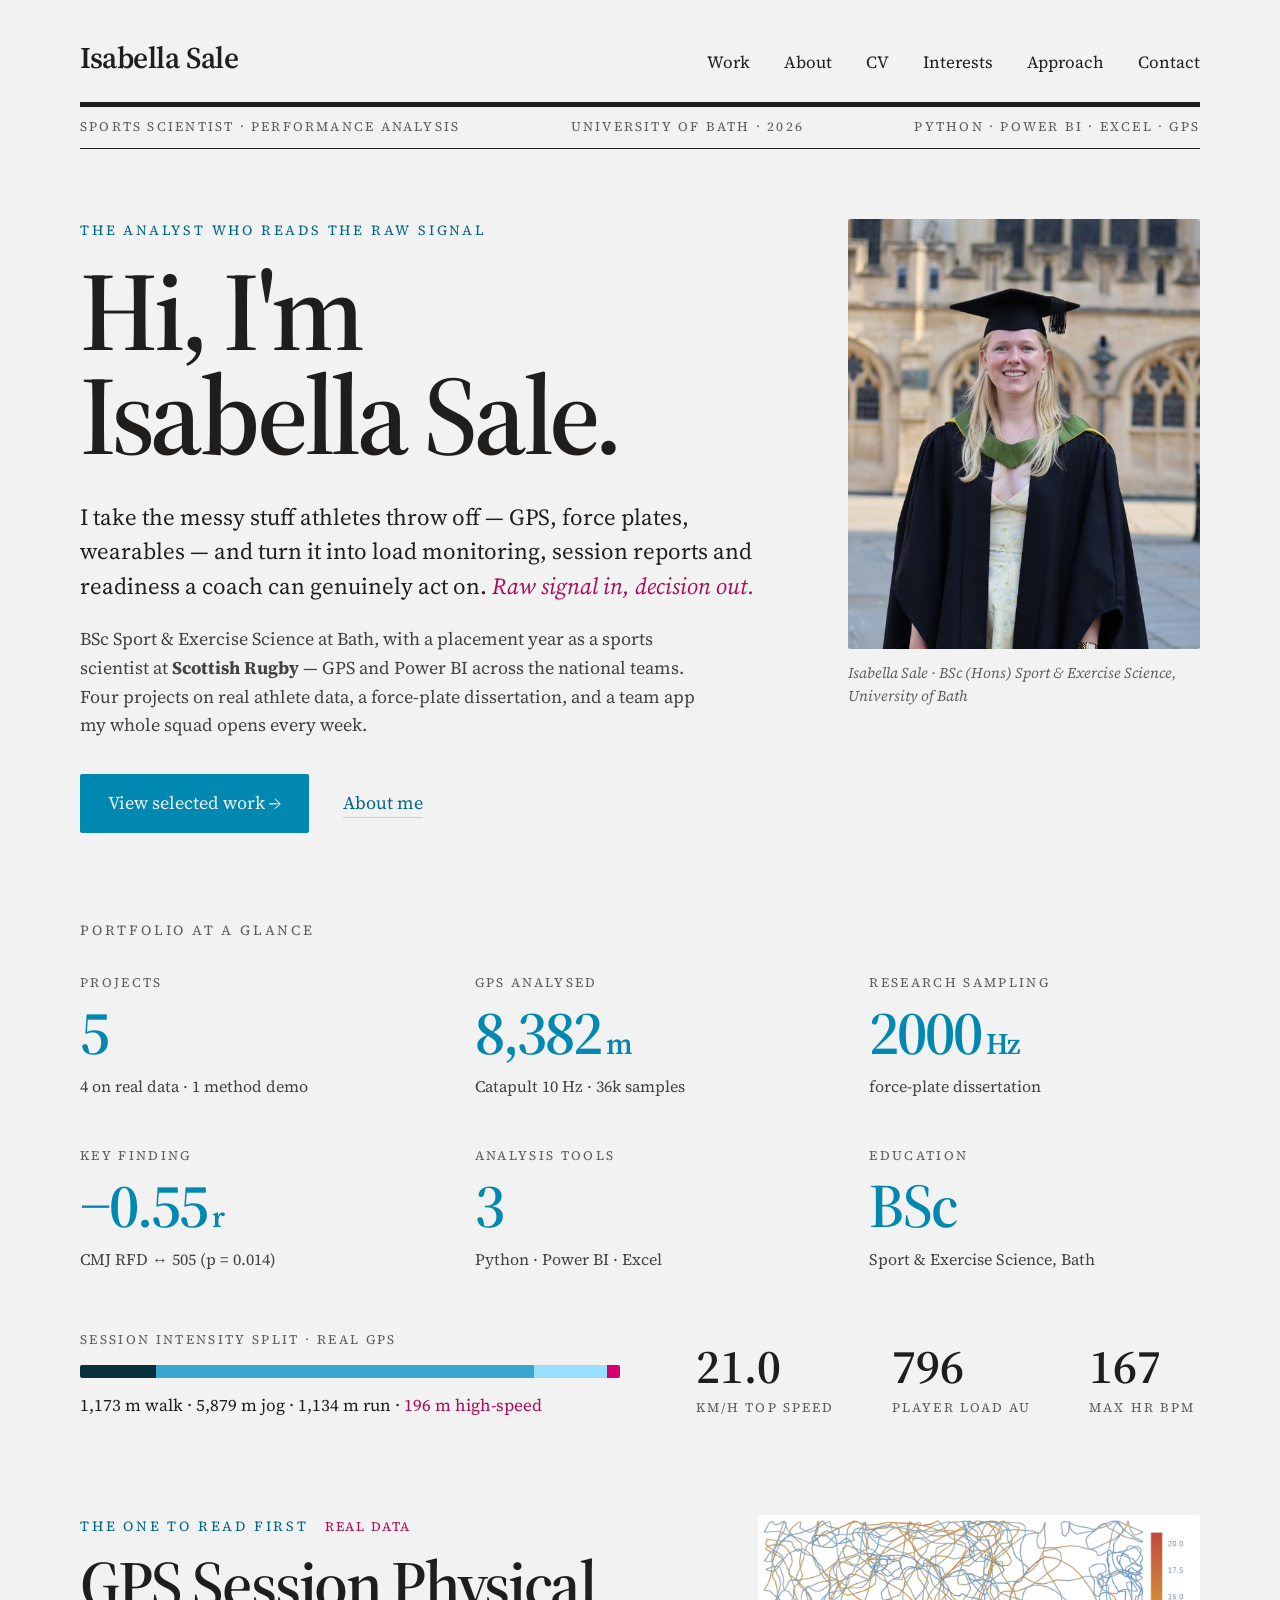
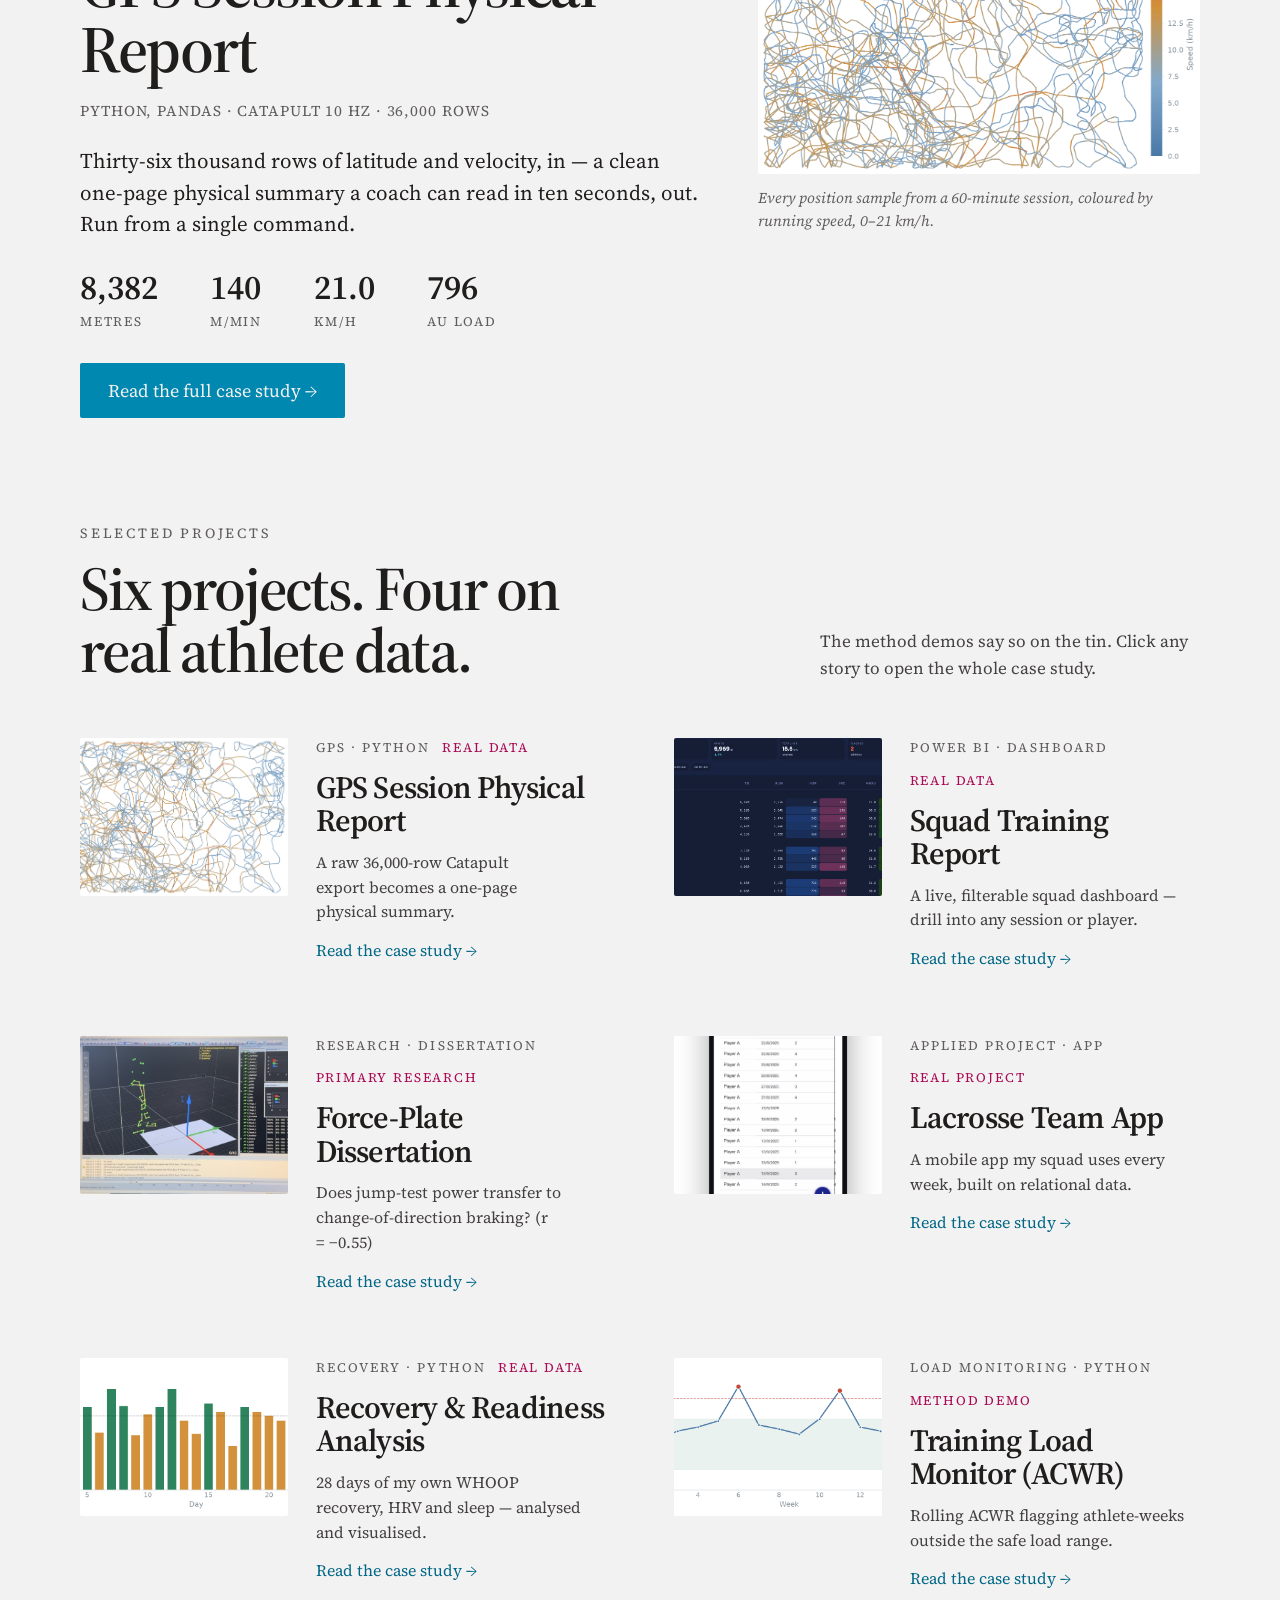
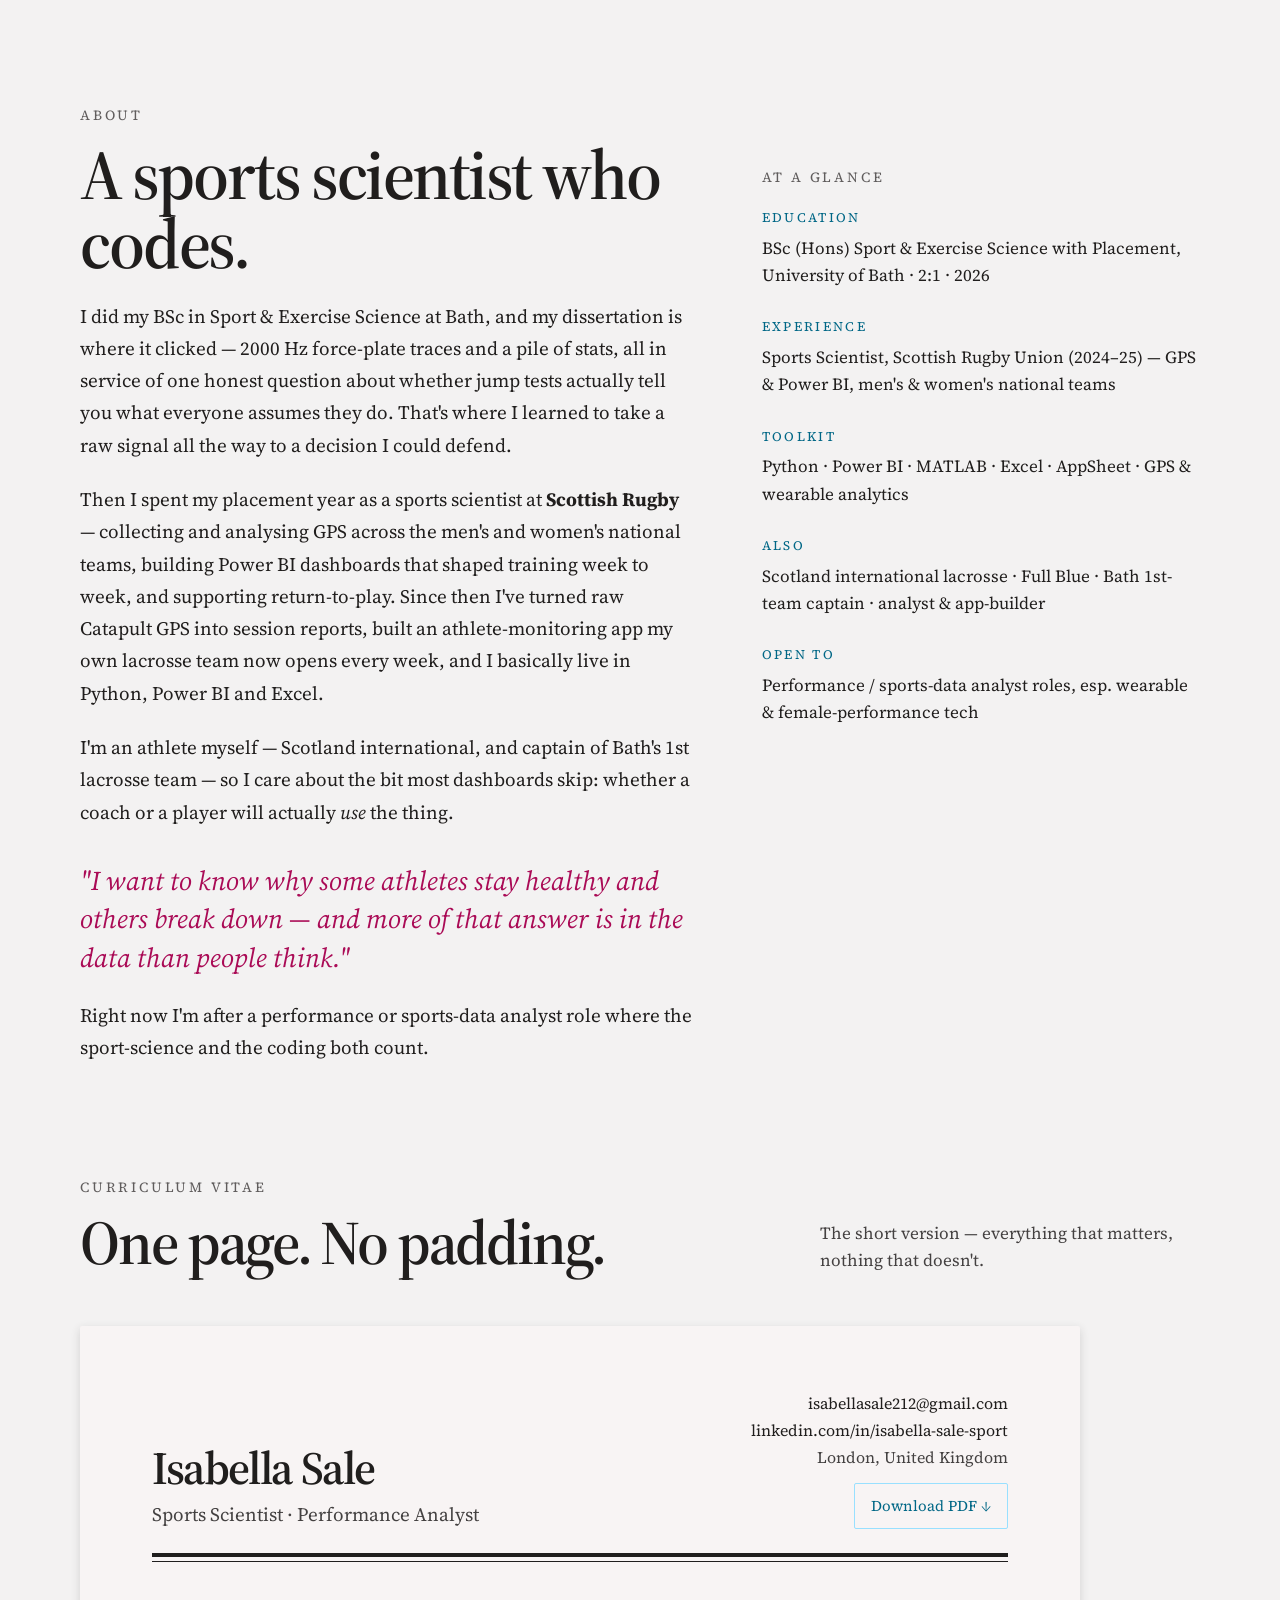
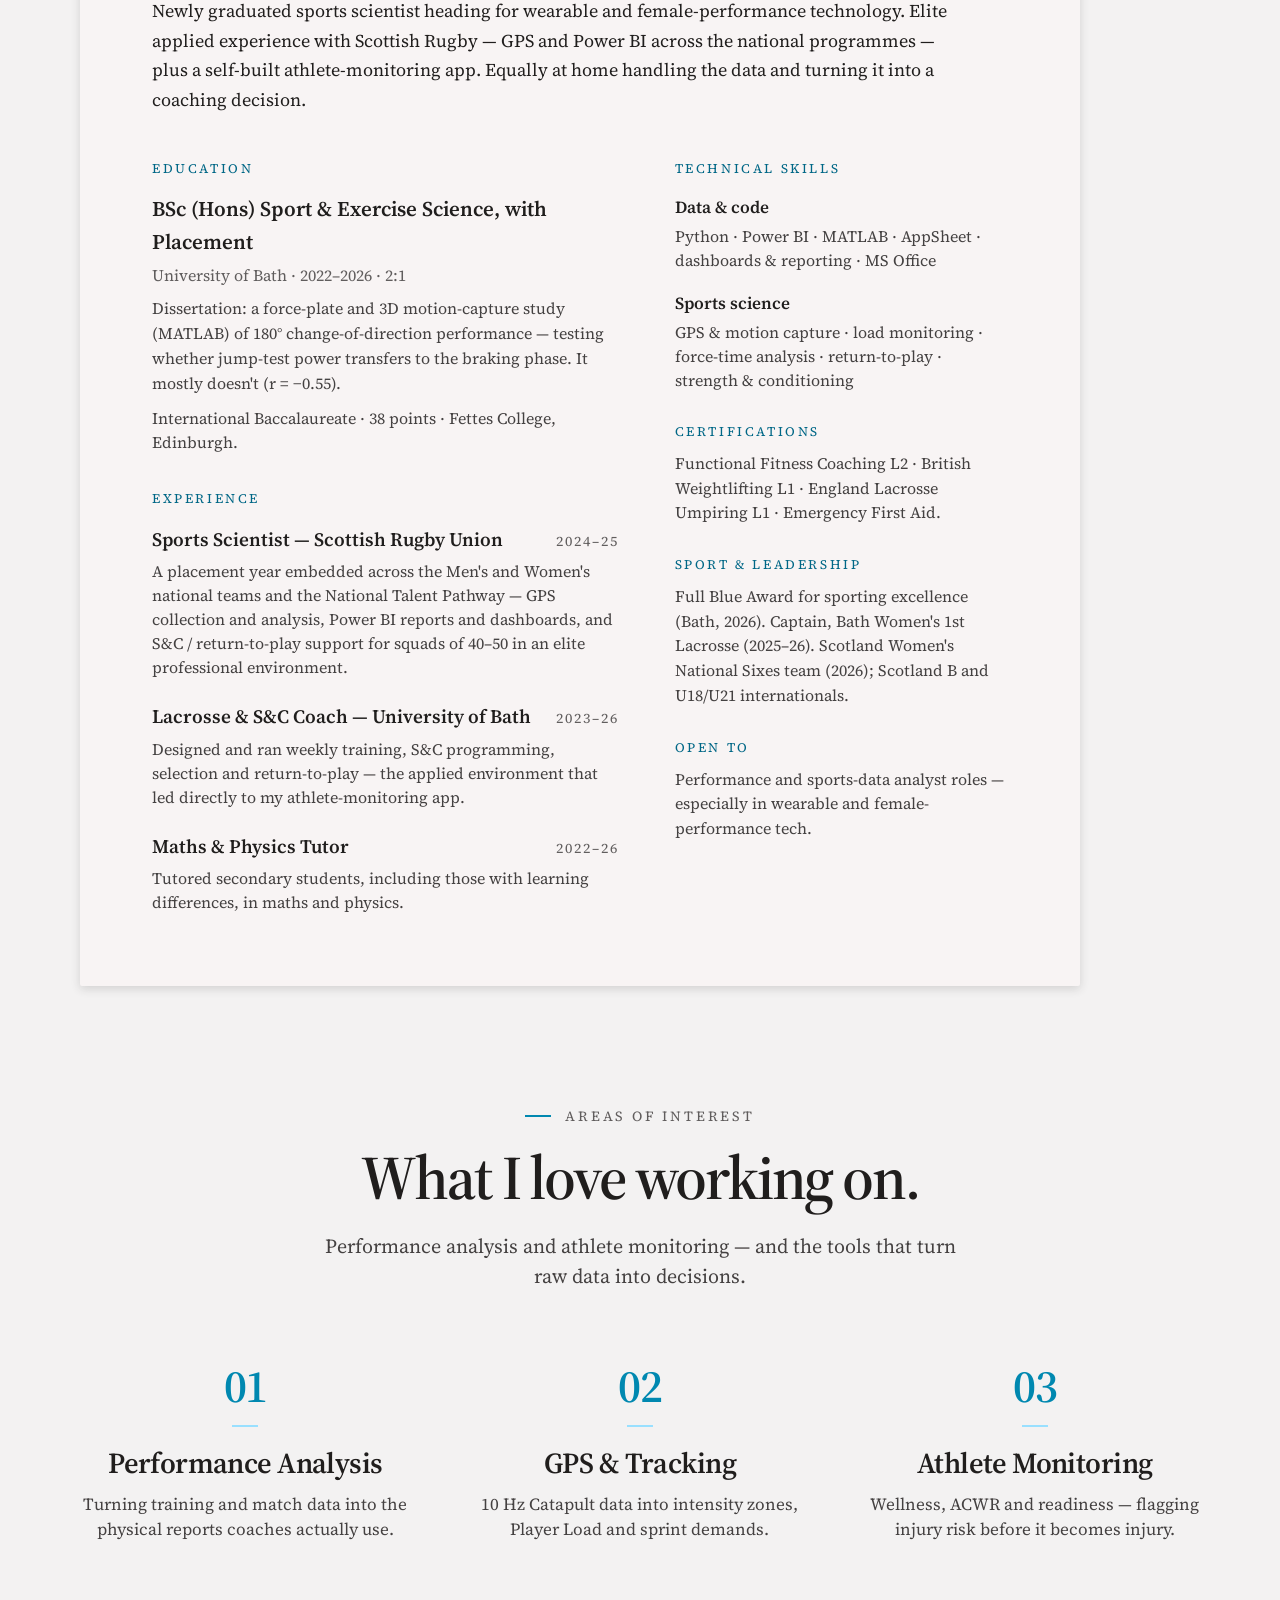
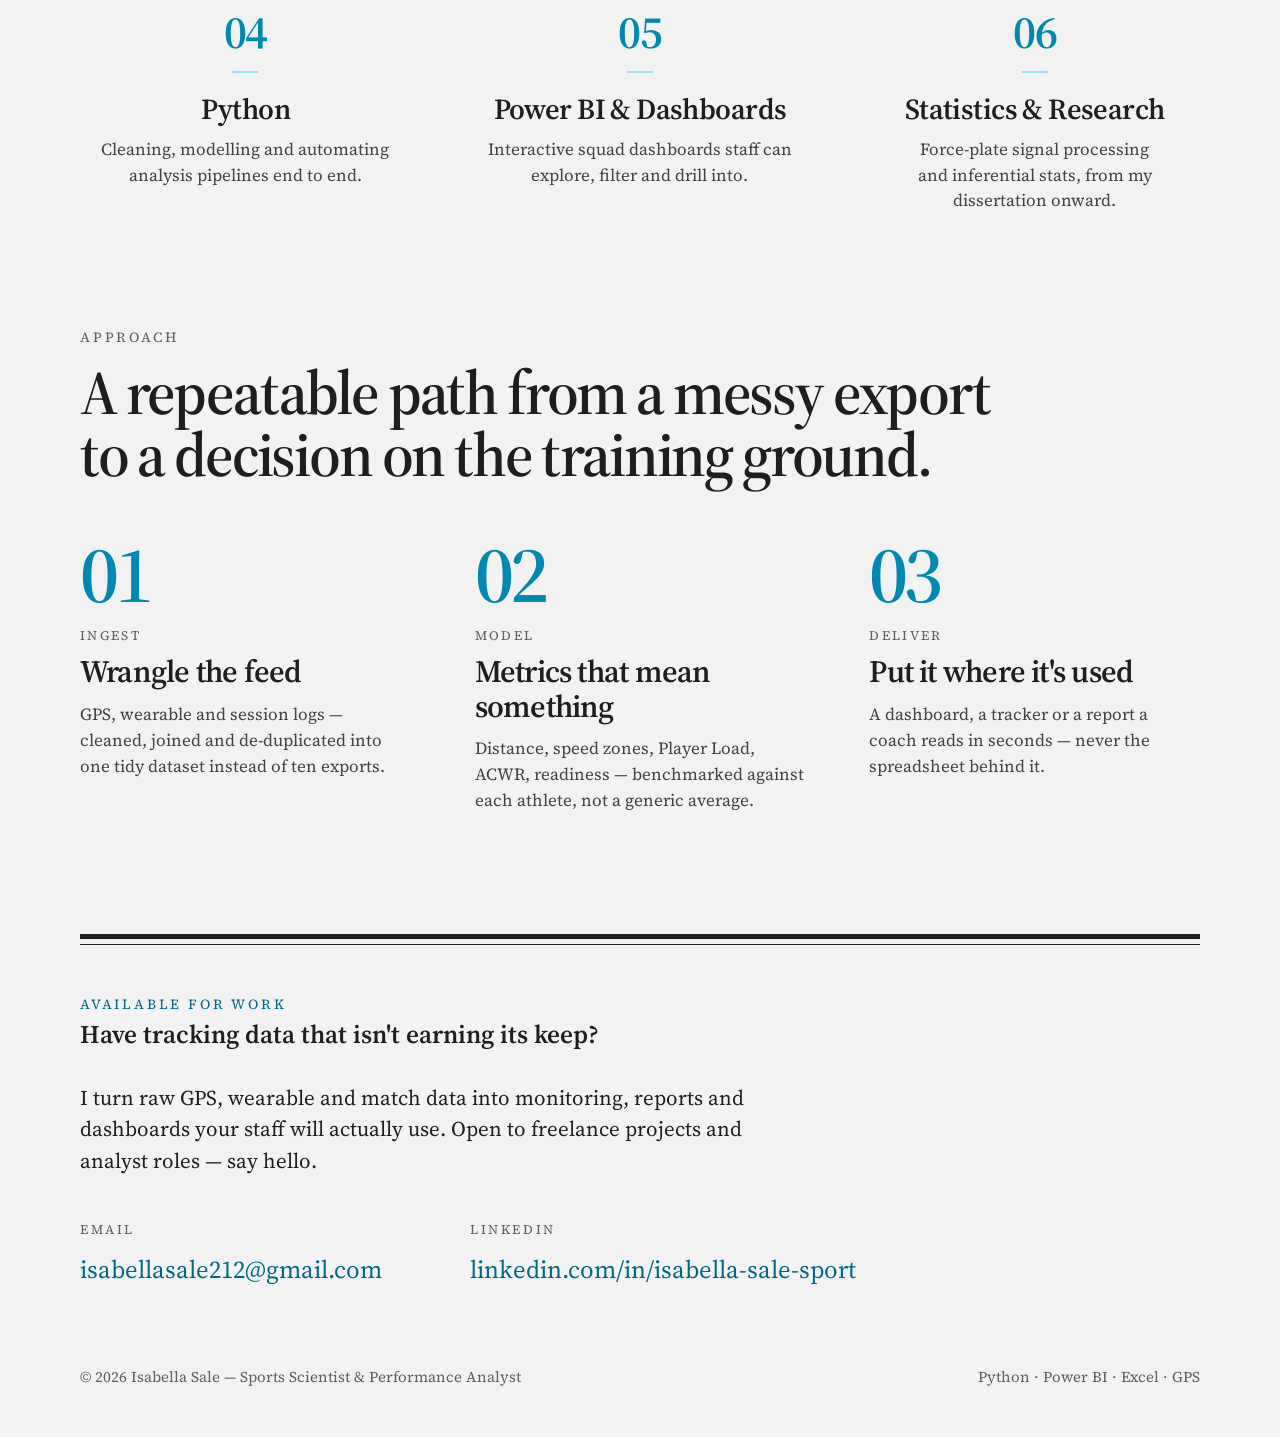
==== commit 2174ea62: "Add real CV: Scottish Rugby placement, full experience, honours + downloadable PDF" ====
--- a/index.html
+++ b/index.html
@@ -50,7 +50,7 @@
         <p class="kicker cyan">The analyst who reads the raw signal</p>
         <h1>Hi, I'm<br>Isabella Sale.</h1>
         <p class="hero-lead">I take the messy stuff athletes throw off — GPS, force plates, wearables — and turn it into load monitoring, session reports and readiness a coach can genuinely act on. <span class="i mag">Raw signal in, decision out.</span></p>
-        <p class="hero-support">BSc (Hons) Sport &amp; Exercise Science, University of Bath. Four projects on real athlete data, one force-plate dissertation, and a team app my whole squad opens every week.</p>
+        <p class="hero-support">BSc Sport &amp; Exercise Science at Bath, with a placement year as a sports scientist at <strong>Scottish Rugby</strong> — GPS and Power BI across the national teams. Four projects on real athlete data, a force-plate dissertation, and a team app my whole squad opens every week.</p>
         <div class="hero-actions">
           <a class="btn btn-primary" href="#work">View selected work →</a>
           <a class="textlink cyan" href="#about" style="font-size:18px">About me</a>
@@ -136,7 +136,8 @@
         <h2 class="about-h2 about" style="font-size:70px;line-height:.98;letter-spacing:-.035em;margin-top:14px">A sports scientist who codes.</h2>
         <div class="about-body">
           <p>I did my BSc in Sport &amp; Exercise Science at Bath, and my dissertation is where it clicked — 2000 Hz force-plate traces and a pile of stats, all in service of one honest question about whether jump tests actually tell you what everyone assumes they do. That's where I learned to take a raw signal all the way to a decision I could defend.</p>
-          <p>Since then I've turned raw Catapult GPS into session reports, built an athlete-monitoring app my own lacrosse team now opens every week, and I basically live in Python, Power BI and Excel. I'm an athlete myself, so I care about the bit most dashboards skip: whether a coach or a player will actually <em>use</em> the thing.</p>
+          <p>Then I spent my placement year as a sports scientist at <strong>Scottish Rugby</strong> — collecting and analysing GPS across the men's and women's national teams, building Power BI dashboards that shaped training week to week, and supporting return-to-play. Since then I've turned raw Catapult GPS into session reports, built an athlete-monitoring app my own lacrosse team now opens every week, and I basically live in Python, Power BI and Excel.</p>
+          <p>I'm an athlete myself — Scotland international, and captain of Bath's 1st lacrosse team — so I care about the bit most dashboards skip: whether a coach or a player will actually <em>use</em> the thing.</p>
         </div>
         <p class="pullquote">"I want to know why some athletes stay healthy and others break down — and more of that answer is in the data than people think."</p>
         <div class="about-body"><p>Right now I'm after a performance or sports-data analyst role where the sport-science and the coding both count.</p></div>
@@ -144,11 +145,11 @@
       <aside class="about-side">
         <p class="kicker">At a glance</p>
         <div class="factlist">
-          <div class="fact"><div class="fact-k">Education</div><div class="fact-v">BSc (Hons) Sport &amp; Exercise Science, University of Bath · 2026</div></div>
-          <div class="fact"><div class="fact-k">Toolkit</div><div class="fact-v">Python · Power BI · Excel · GPS &amp; wearable analytics</div></div>
-          <div class="fact"><div class="fact-k">Research</div><div class="fact-v">Force-plate dissertation · applied biomechanics lab report (3D knee kinematics)</div></div>
-          <div class="fact"><div class="fact-k">Also</div><div class="fact-v">Lacrosse player, analyst &amp; app-builder</div></div>
-          <div class="fact"><div class="fact-k">Open to</div><div class="fact-v">Performance / sports-data analyst roles</div></div>
+          <div class="fact"><div class="fact-k">Education</div><div class="fact-v">BSc (Hons) Sport &amp; Exercise Science with Placement, University of Bath · 2:1 · 2026</div></div>
+          <div class="fact"><div class="fact-k">Experience</div><div class="fact-v">Sports Scientist, Scottish Rugby Union (2024–25) — GPS &amp; Power BI, men's &amp; women's national teams</div></div>
+          <div class="fact"><div class="fact-k">Toolkit</div><div class="fact-v">Python · Power BI · MATLAB · Excel · AppSheet · GPS &amp; wearable analytics</div></div>
+          <div class="fact"><div class="fact-k">Also</div><div class="fact-v">Scotland international lacrosse · Full Blue · Bath 1st-team captain · analyst &amp; app-builder</div></div>
+          <div class="fact"><div class="fact-k">Open to</div><div class="fact-v">Performance / sports-data analyst roles, esp. wearable &amp; female-performance tech</div></div>
         </div>
       </aside>
     </div>
@@ -169,26 +170,36 @@
         <div class="cv-contact">
           <a class="textlink" href="mailto:isabellasale212@gmail.com">isabellasale212@gmail.com</a><br>
           <a class="textlink" href="https://www.linkedin.com/in/isabella-sale-sport">linkedin.com/in/isabella-sale-sport</a><br>
-          Bath, United Kingdom
+          London, United Kingdom<br>
+          <a class="btn btn-ghost" href="assets/Isabella-Sale-CV.pdf" download style="margin-top:12px;padding:9px 16px;font-size:15px">Download PDF ↓</a>
         </div>
       </div>
       <div class="rule-thick" style="height:4px;margin-top:24px"></div><div style="height:4px"></div><div class="rule-thin"></div>
-      <p class="cv-profile">Sports scientist who codes. I turn athlete GPS, force-plate and wearable data into monitoring, reports and dashboards that staff actually use — and I've built the tools that collect the data as well as the analysis that reads it.</p>
+      <p class="cv-profile">Newly graduated sports scientist heading for wearable and female-performance technology. Elite applied experience with Scottish Rugby — GPS and Power BI across the national programmes — plus a self-built athlete-monitoring app. Equally at home handling the data and turning it into a coaching decision.</p>
       <div class="cv-cols">
         <div>
           <div class="cv-kick">Education</div>
-          <div class="cv-degree">BSc (Hons) Sport &amp; Exercise Science</div>
-          <div class="cv-inst">University of Bath · 2026</div>
-          <div class="cv-dissum">Dissertation: a force-plate study of 20 athletes testing whether jump-test power transfers to change-of-direction braking (it mostly doesn't — r = −0.55).</div>
-          <div class="cv-kick" style="margin-top:34px">Selected projects</div>
-          <div class="cv-work" id="cvwork"></div>
+          <div class="cv-degree">BSc (Hons) Sport &amp; Exercise Science, with Placement</div>
+          <div class="cv-inst">University of Bath · 2022–2026 · 2:1</div>
+          <div class="cv-dissum">Dissertation: a force-plate and 3D motion-capture study (MATLAB) of 180° change-of-direction performance — testing whether jump-test power transfers to the braking phase. It mostly doesn't (r = −0.55).</div>
+          <div class="cv-dissum" style="margin-top:10px">International Baccalaureate · 38 points · Fettes College, Edinburgh.</div>
+
+          <div class="cv-kick" style="margin-top:34px">Experience</div>
+          <div class="cv-work">
+            <div class="cv-entry"><div class="cv-e-top"><span class="cv-e-title">Sports Scientist — Scottish Rugby Union</span><span class="cv-e-tool">2024–25</span></div><div class="cv-e-desc">A placement year embedded across the Men's and Women's national teams and the National Talent Pathway — GPS collection and analysis, Power BI reports and dashboards, and S&amp;C / return-to-play support for squads of 40–50 in an elite professional environment.</div></div>
+            <div class="cv-entry"><div class="cv-e-top"><span class="cv-e-title">Lacrosse &amp; S&amp;C Coach — University of Bath</span><span class="cv-e-tool">2023–26</span></div><div class="cv-e-desc">Designed and ran weekly training, S&amp;C programming, selection and return-to-play — the applied environment that led directly to my athlete-monitoring app.</div></div>
+            <div class="cv-entry"><div class="cv-e-top"><span class="cv-e-title">Maths &amp; Physics Tutor</span><span class="cv-e-tool">2022–26</span></div><div class="cv-e-desc">Tutored secondary students, including those with learning differences, in maths and physics.</div></div>
+          </div>
         </div>
         <div>
           <div class="cv-kick">Technical skills</div>
-          <div class="cv-skills" id="cvskills"></div>
-          <div class="cv-block"><div class="cv-kick">Research output</div><p>Force-plate dissertation (Qualisys + Visual3D) and an applied biomechanics lab report on 3D knee kinematics.</p></div>
-          <div class="cv-block"><div class="cv-kick">Also</div><p>Lacrosse player, team analyst and the person who built the squad's app.</p></div>
-          <div class="cv-block"><div class="cv-kick">Open to</div><p>Performance and sports-data analyst roles, freelance or full-time.</p></div>
+          <div class="cv-skills">
+            <div class="cv-skill"><div class="cv-s-l">Data &amp; code</div><div class="cv-s-d">Python · Power BI · MATLAB · AppSheet · dashboards &amp; reporting · MS Office</div></div>
+            <div class="cv-skill"><div class="cv-s-l">Sports science</div><div class="cv-s-d">GPS &amp; motion capture · load monitoring · force-time analysis · return-to-play · strength &amp; conditioning</div></div>
+          </div>
+          <div class="cv-block"><div class="cv-kick">Certifications</div><p>Functional Fitness Coaching L2 · British Weightlifting L1 · England Lacrosse Umpiring L1 · Emergency First Aid.</p></div>
+          <div class="cv-block"><div class="cv-kick">Sport &amp; leadership</div><p>Full Blue Award for sporting excellence (Bath, 2026). Captain, Bath Women's 1st Lacrosse (2025–26). Scotland Women's National Sixes team (2026); Scotland B and U18/U21 internationals.</p></div>
+          <div class="cv-block"><div class="cv-kick">Open to</div><p>Performance and sports-data analyst roles — especially in wearable and female-performance tech.</p></div>
         </div>
       </div>
     </div>
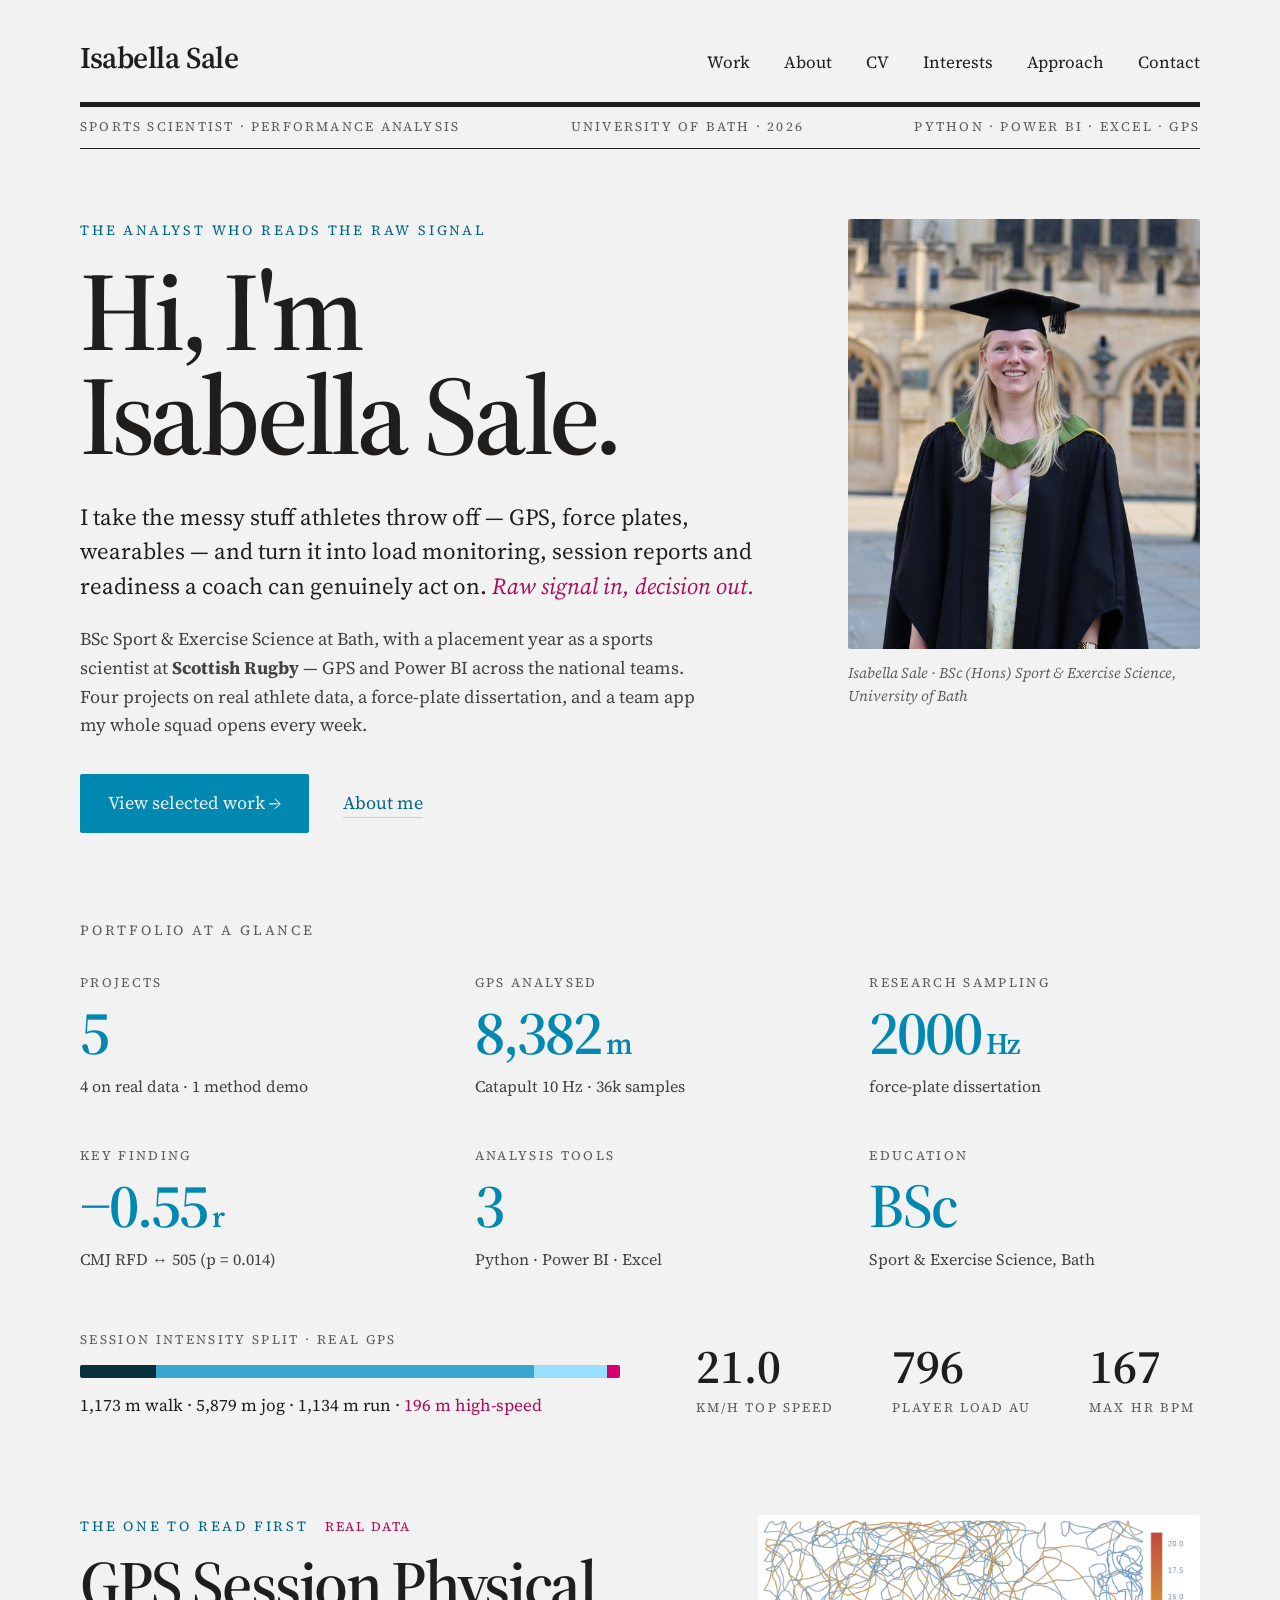
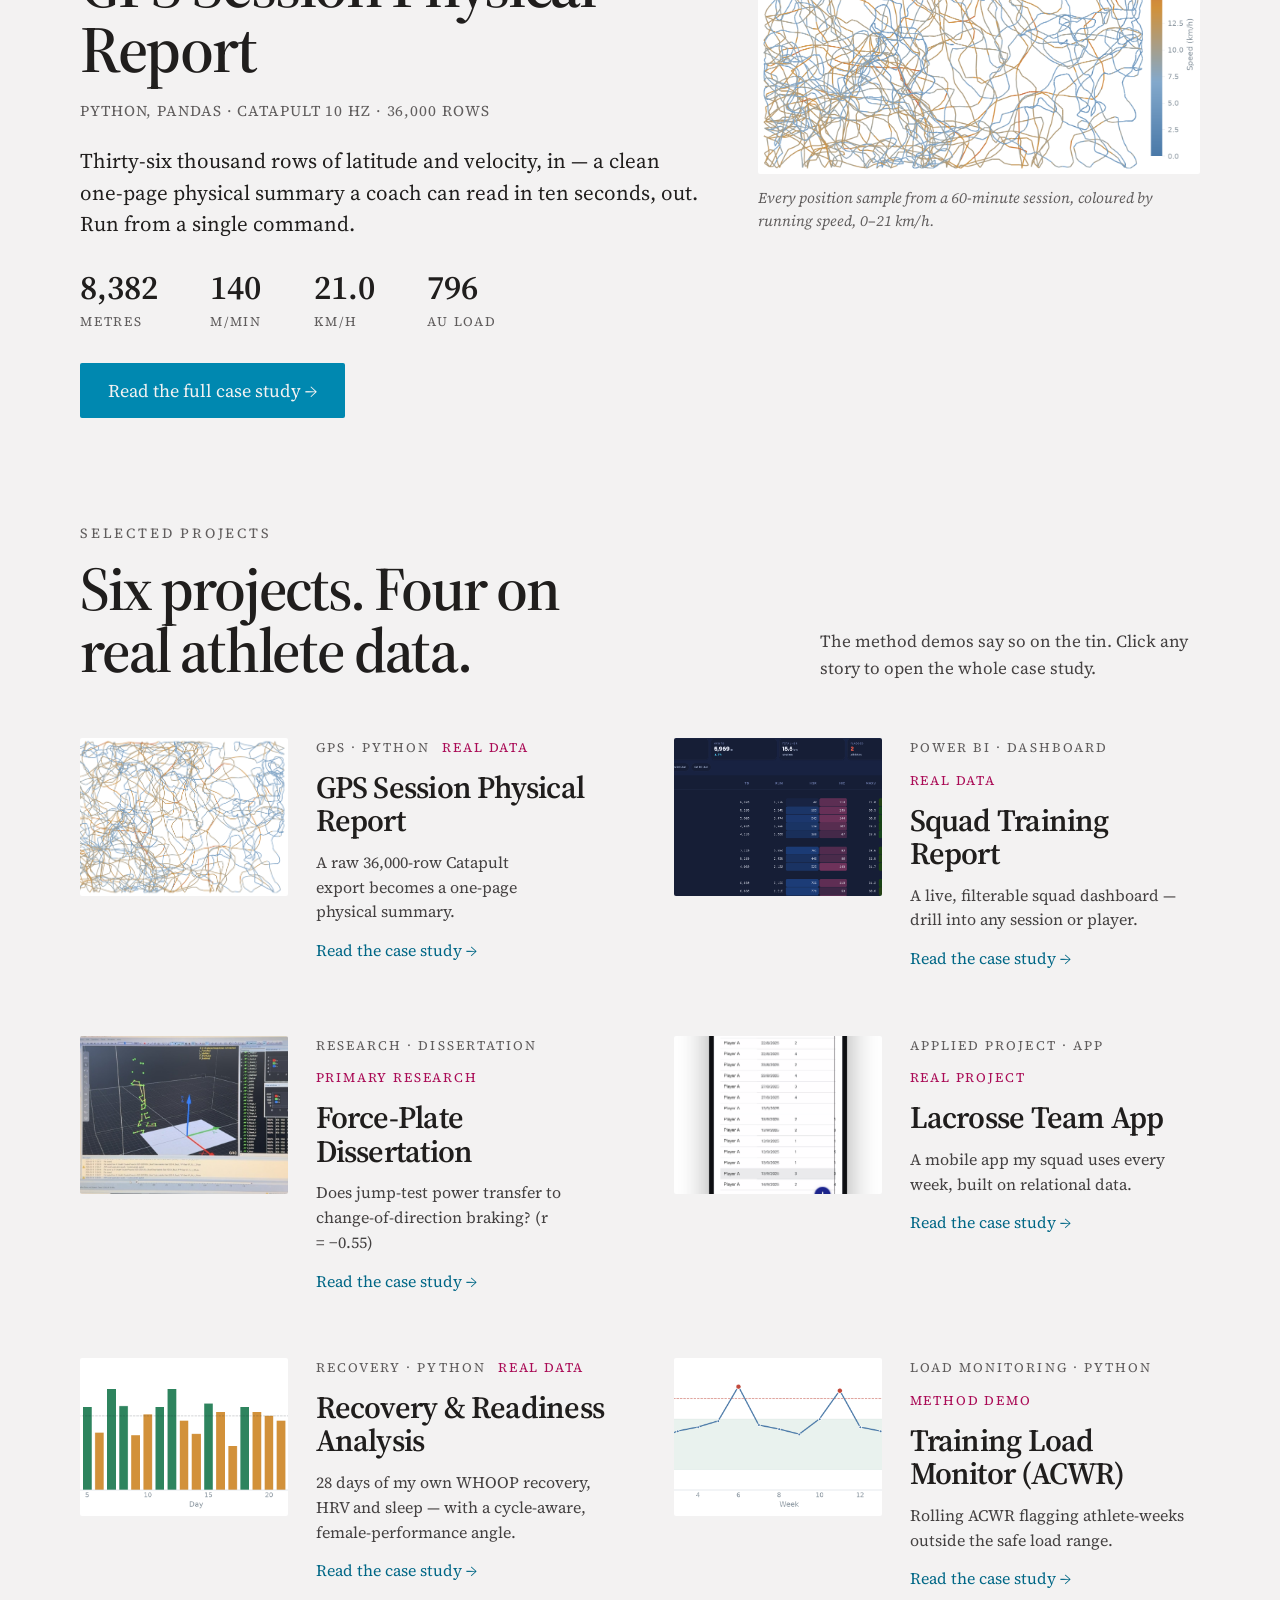
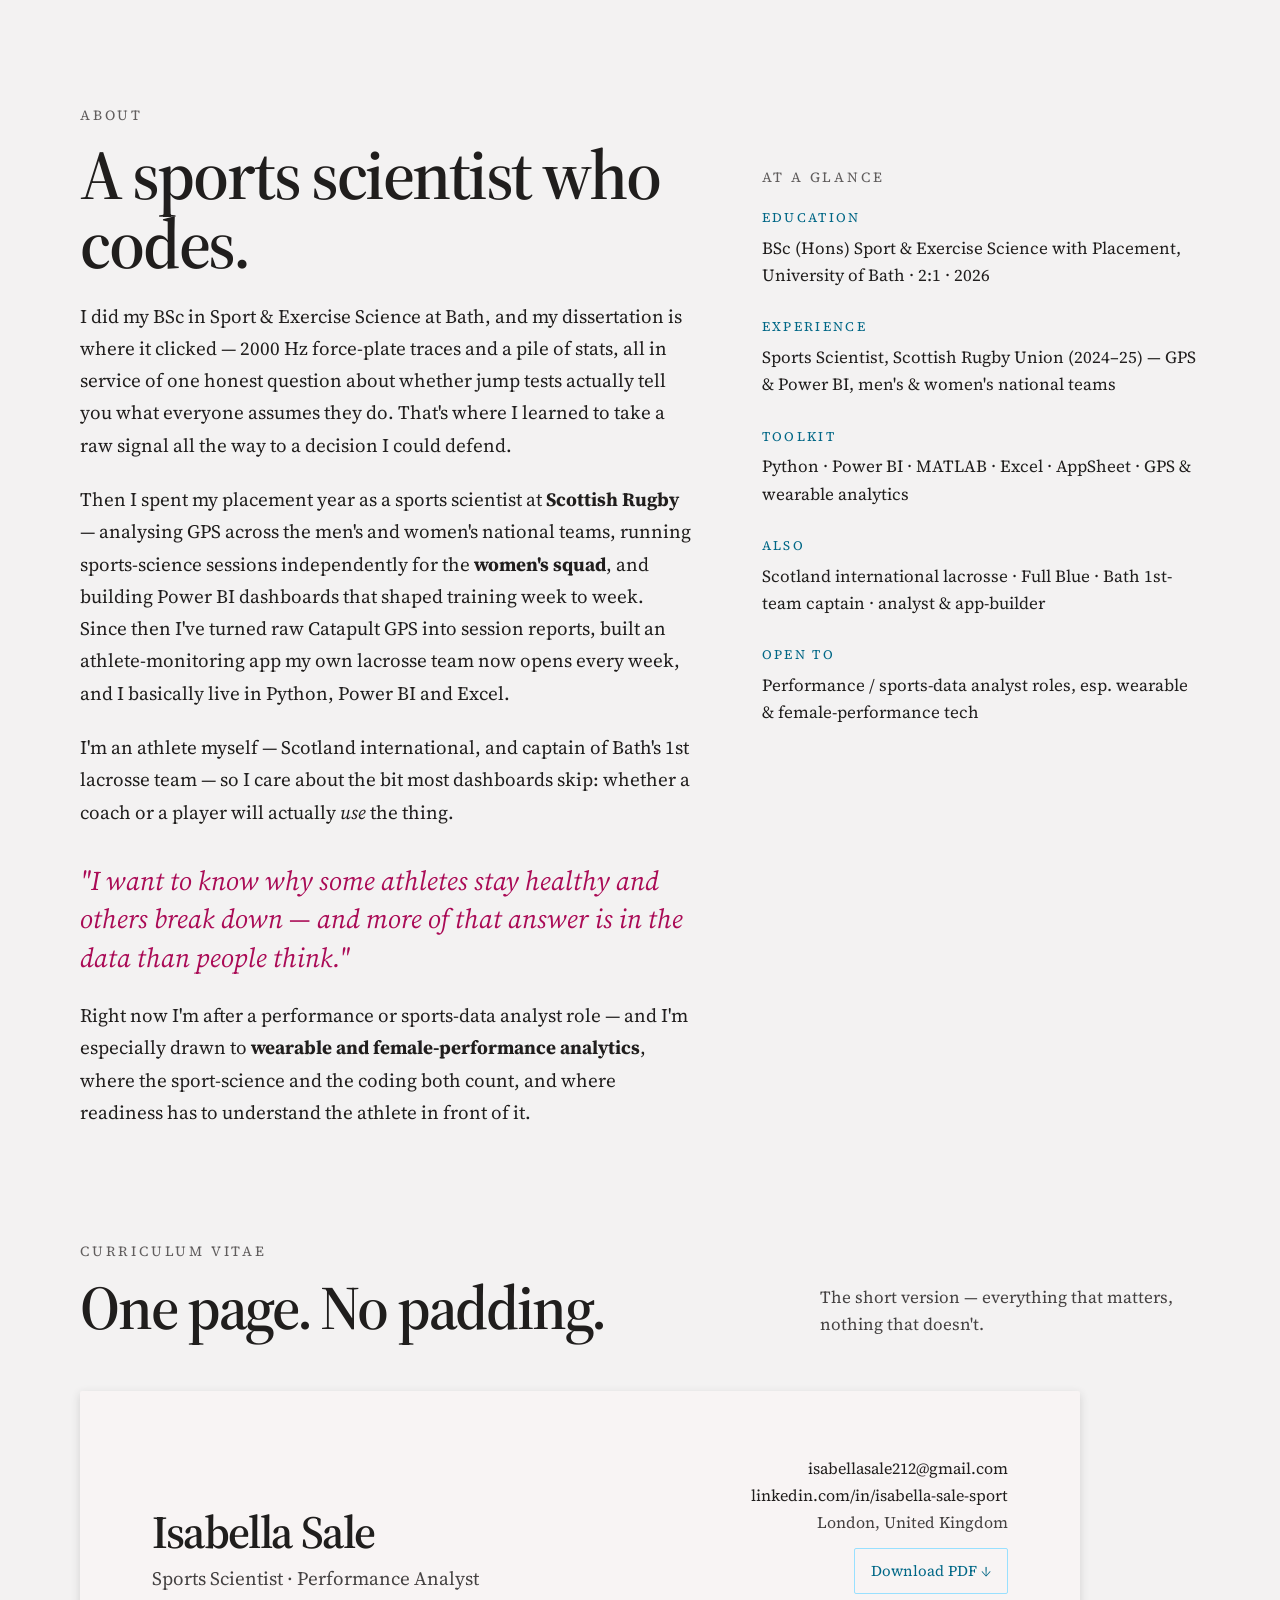
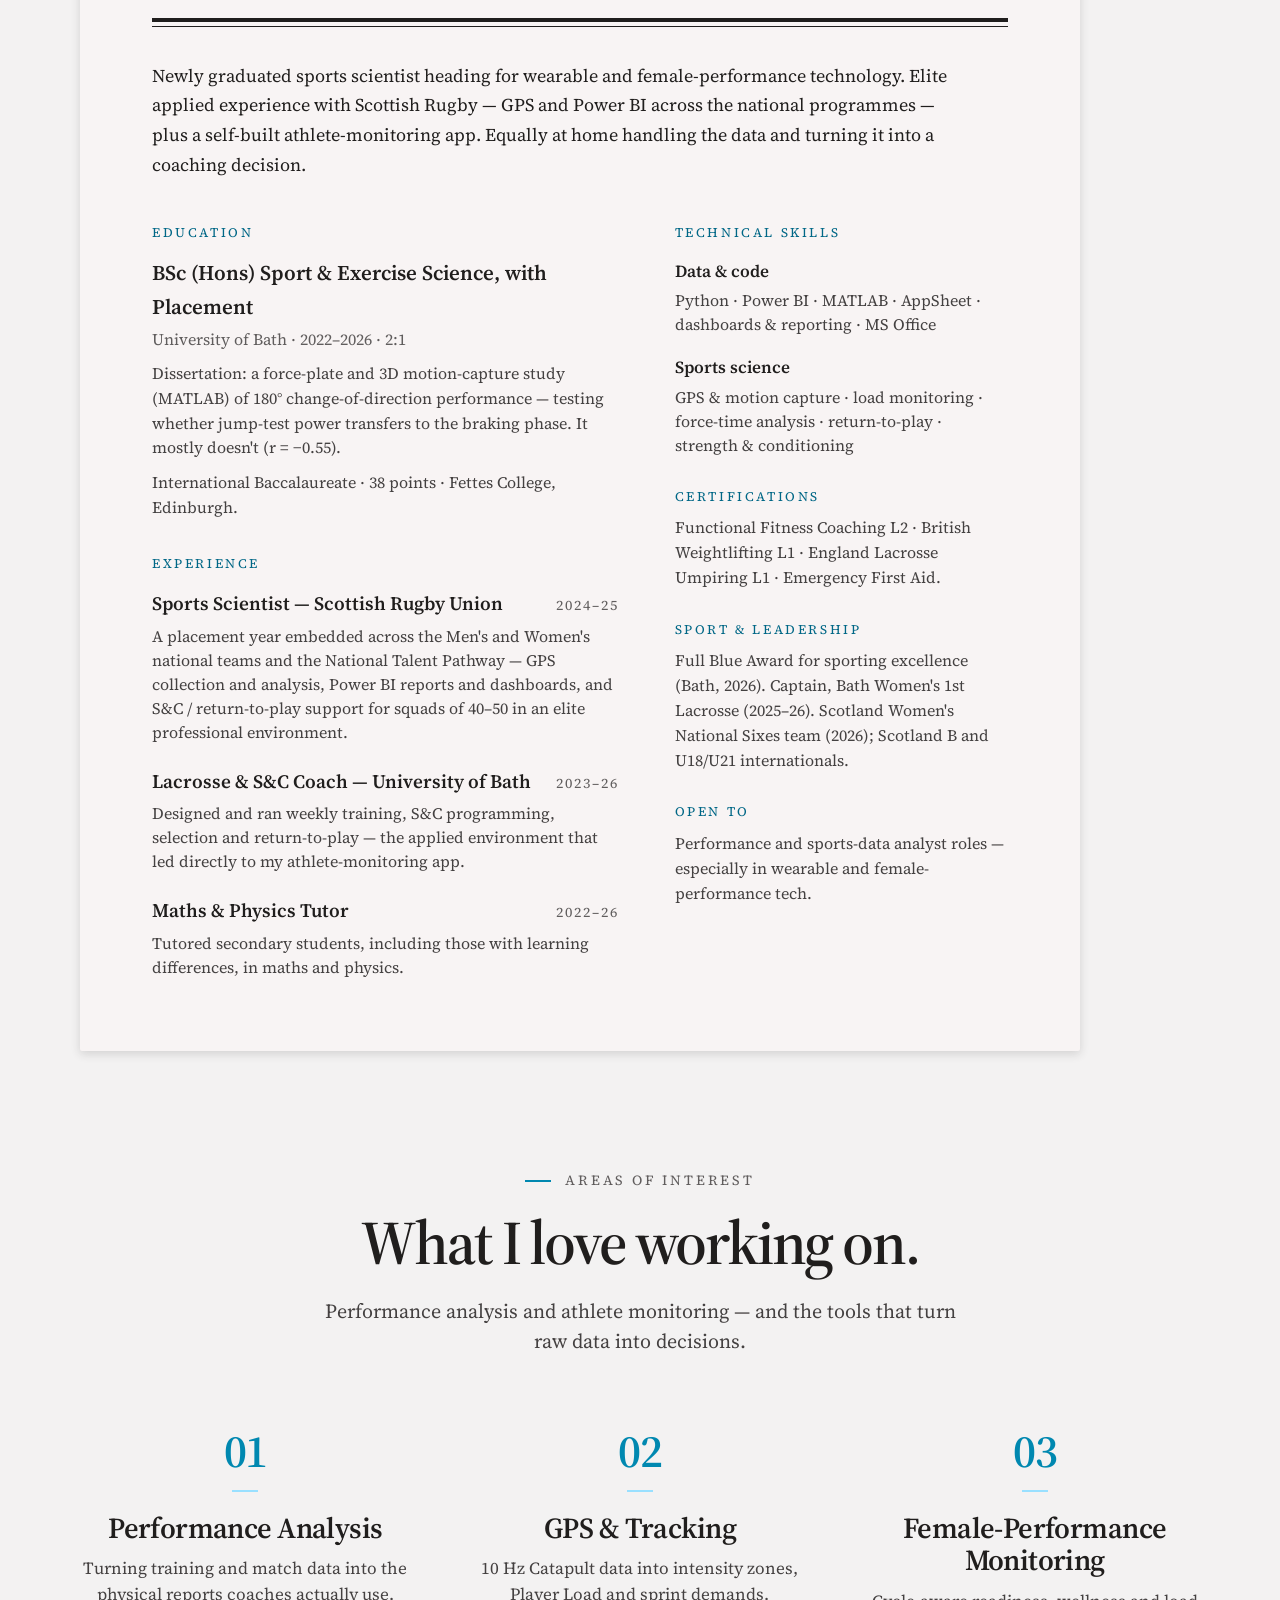
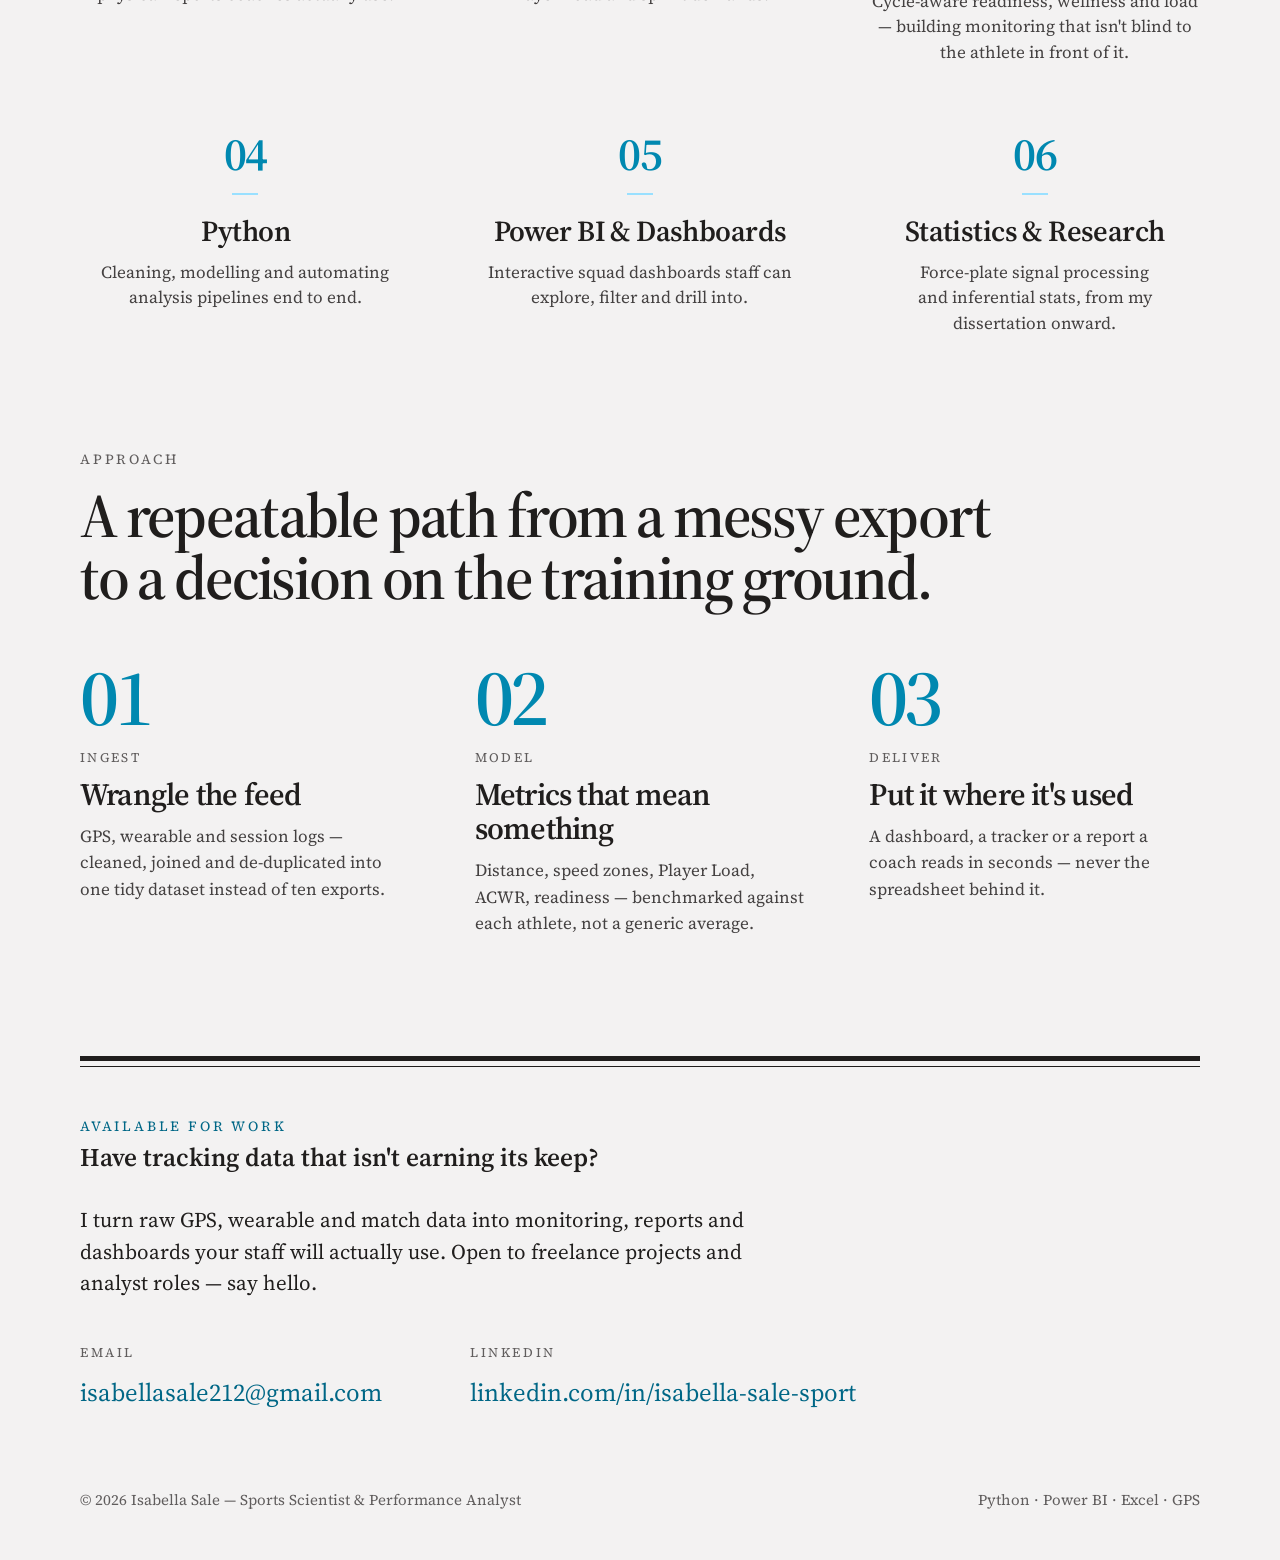
==== commit 7a3fd725: "Nudge toward female-performance tech: cycle-aware recovery analysis (own WHOOP data) + reframing" ====
--- a/index.html
+++ b/index.html
@@ -136,11 +136,11 @@
         <h2 class="about-h2 about" style="font-size:70px;line-height:.98;letter-spacing:-.035em;margin-top:14px">A sports scientist who codes.</h2>
         <div class="about-body">
           <p>I did my BSc in Sport &amp; Exercise Science at Bath, and my dissertation is where it clicked — 2000 Hz force-plate traces and a pile of stats, all in service of one honest question about whether jump tests actually tell you what everyone assumes they do. That's where I learned to take a raw signal all the way to a decision I could defend.</p>
-          <p>Then I spent my placement year as a sports scientist at <strong>Scottish Rugby</strong> — collecting and analysing GPS across the men's and women's national teams, building Power BI dashboards that shaped training week to week, and supporting return-to-play. Since then I've turned raw Catapult GPS into session reports, built an athlete-monitoring app my own lacrosse team now opens every week, and I basically live in Python, Power BI and Excel.</p>
+          <p>Then I spent my placement year as a sports scientist at <strong>Scottish Rugby</strong> — analysing GPS across the men's and women's national teams, running sports-science sessions independently for the <strong>women's squad</strong>, and building Power BI dashboards that shaped training week to week. Since then I've turned raw Catapult GPS into session reports, built an athlete-monitoring app my own lacrosse team now opens every week, and I basically live in Python, Power BI and Excel.</p>
           <p>I'm an athlete myself — Scotland international, and captain of Bath's 1st lacrosse team — so I care about the bit most dashboards skip: whether a coach or a player will actually <em>use</em> the thing.</p>
         </div>
         <p class="pullquote">"I want to know why some athletes stay healthy and others break down — and more of that answer is in the data than people think."</p>
-        <div class="about-body"><p>Right now I'm after a performance or sports-data analyst role where the sport-science and the coding both count.</p></div>
+        <div class="about-body"><p>Right now I'm after a performance or sports-data analyst role — and I'm especially drawn to <strong>wearable and female-performance analytics</strong>, where the sport-science and the coding both count, and where readiness has to understand the athlete in front of it.</p></div>
       </div>
       <aside class="about-side">
         <p class="kicker">At a glance</p>
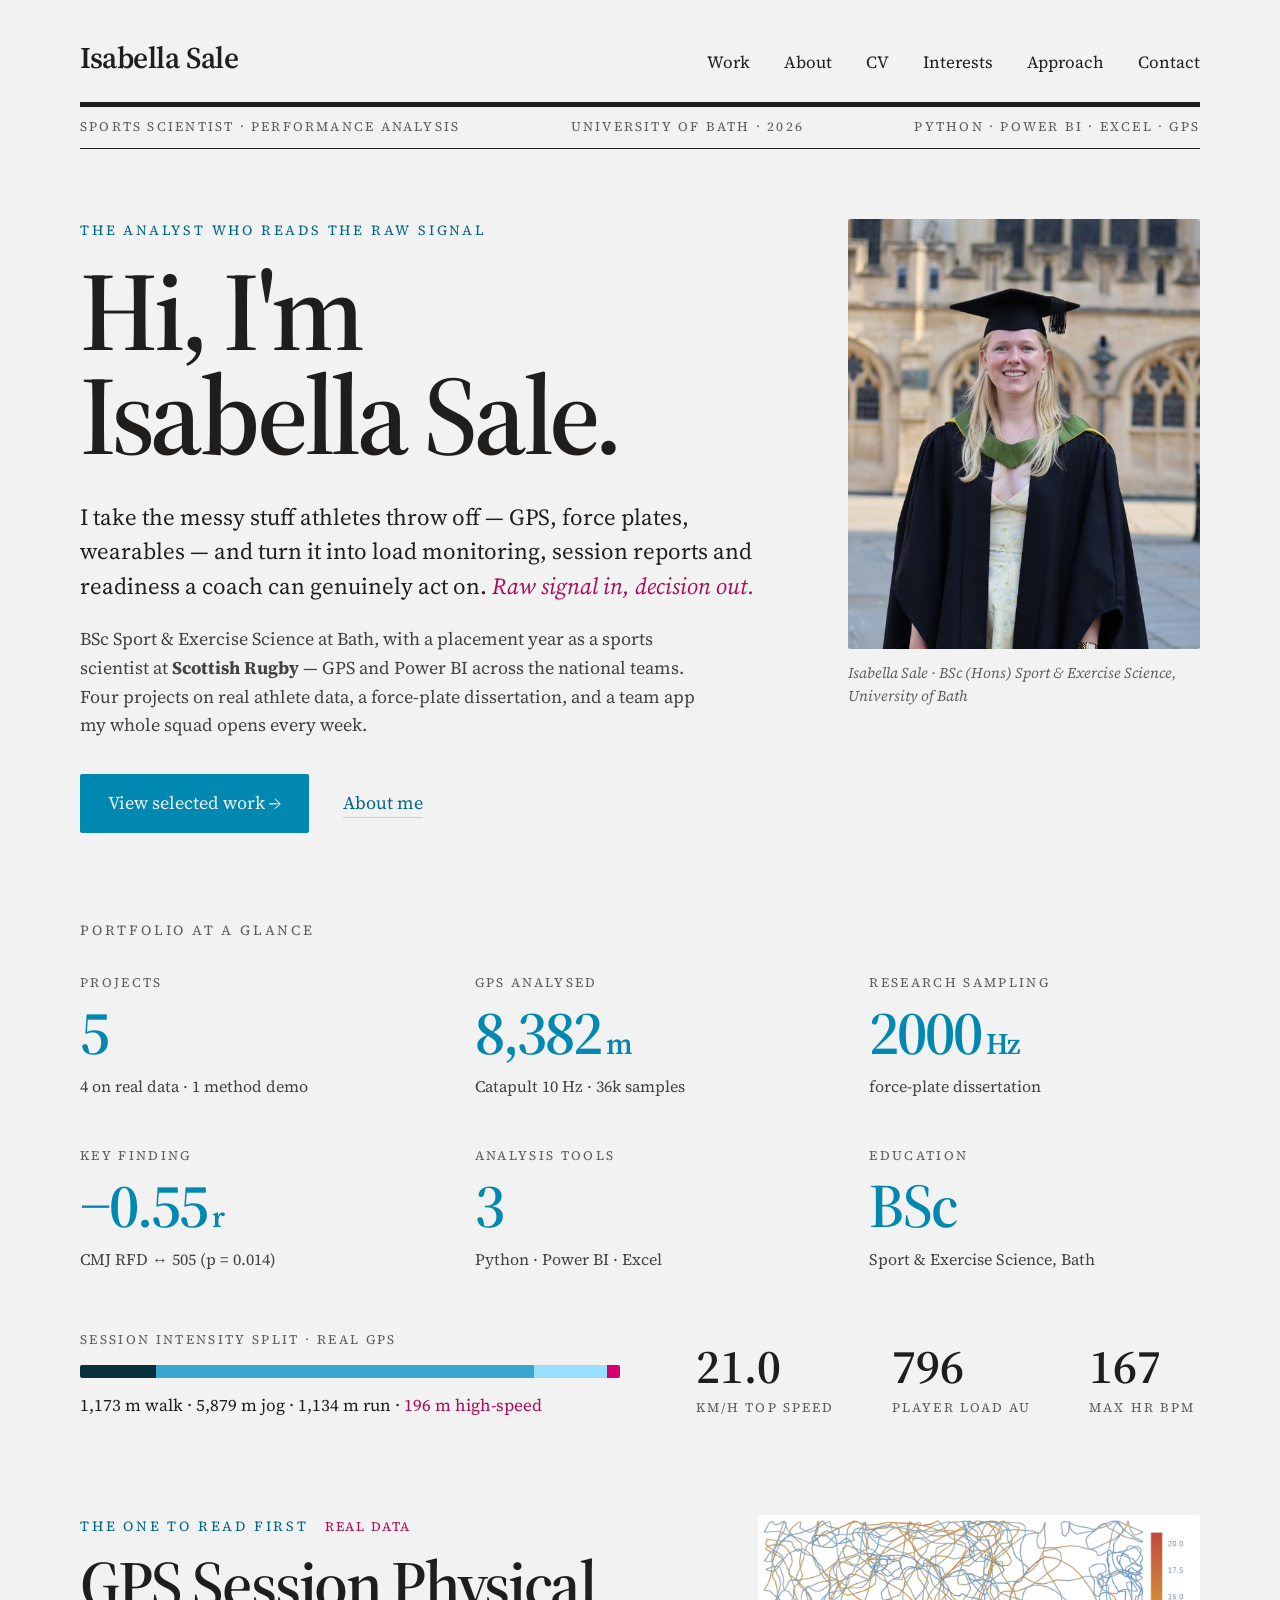
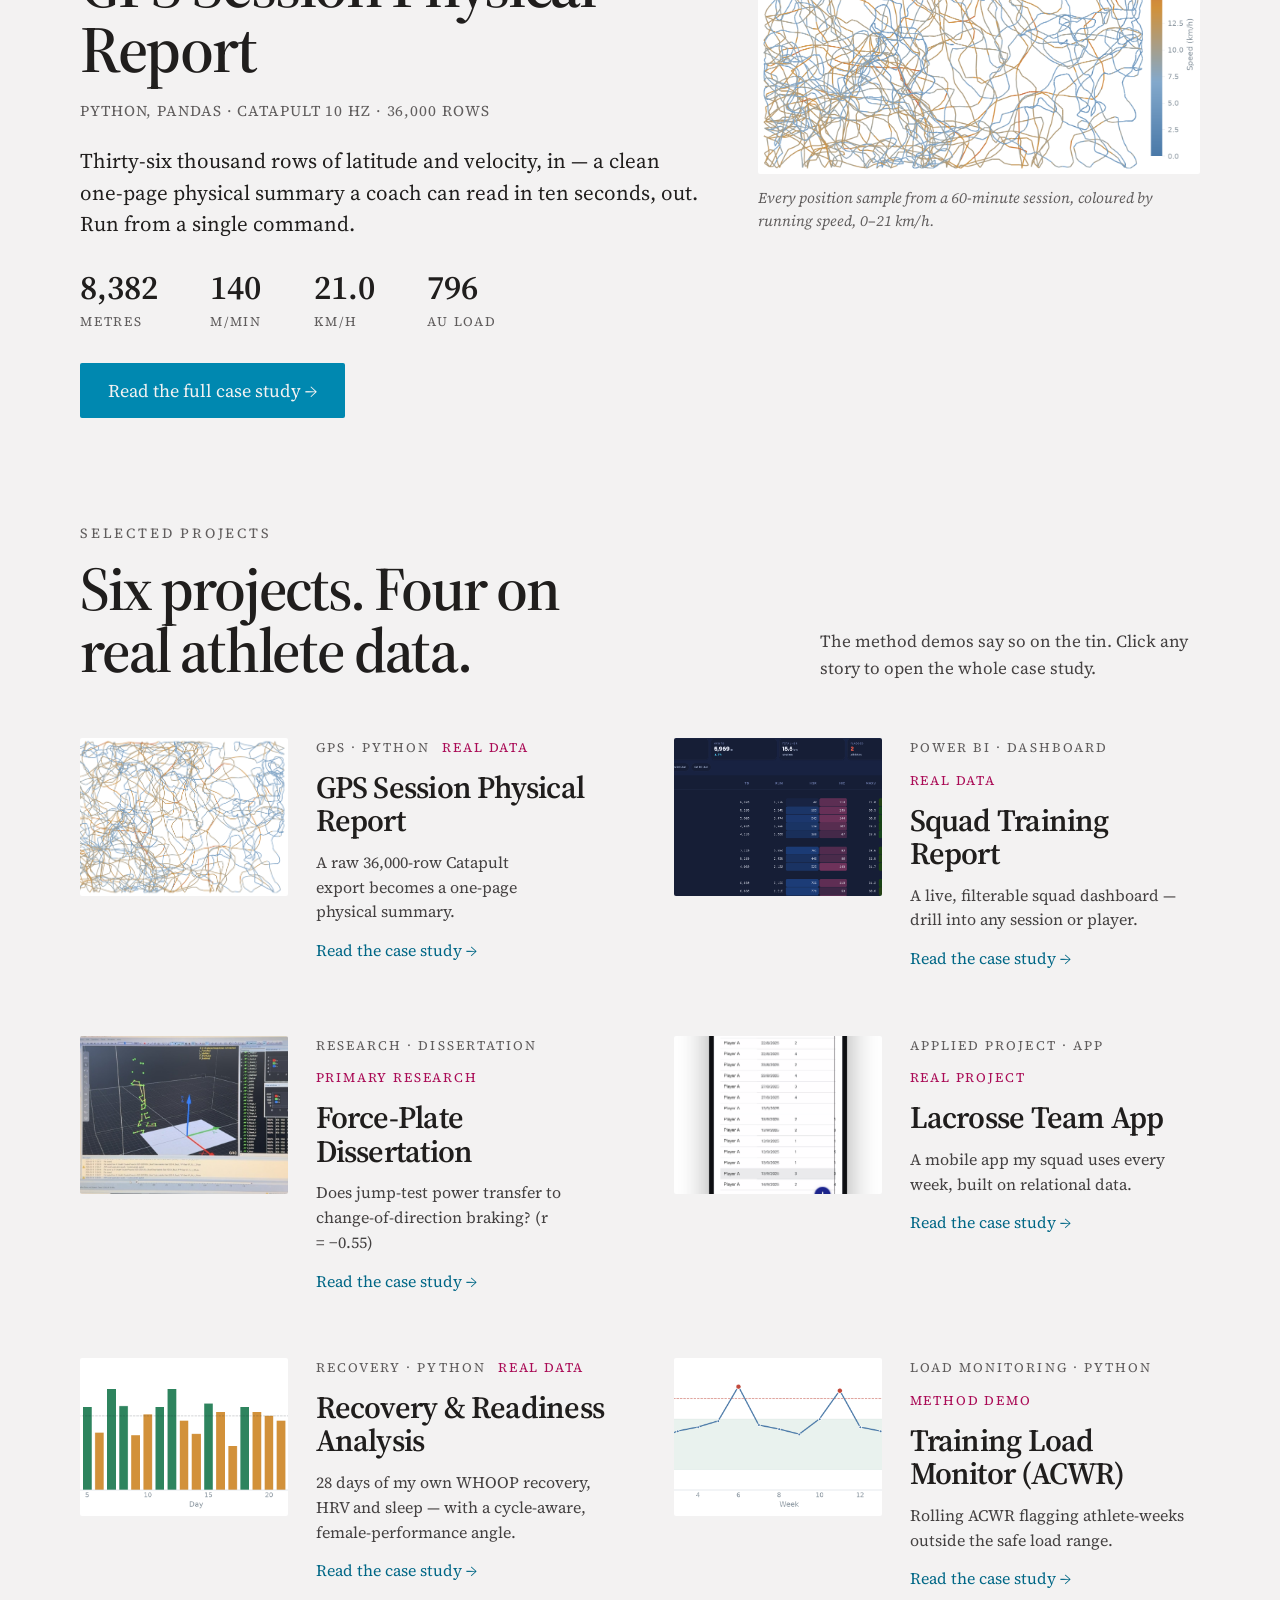
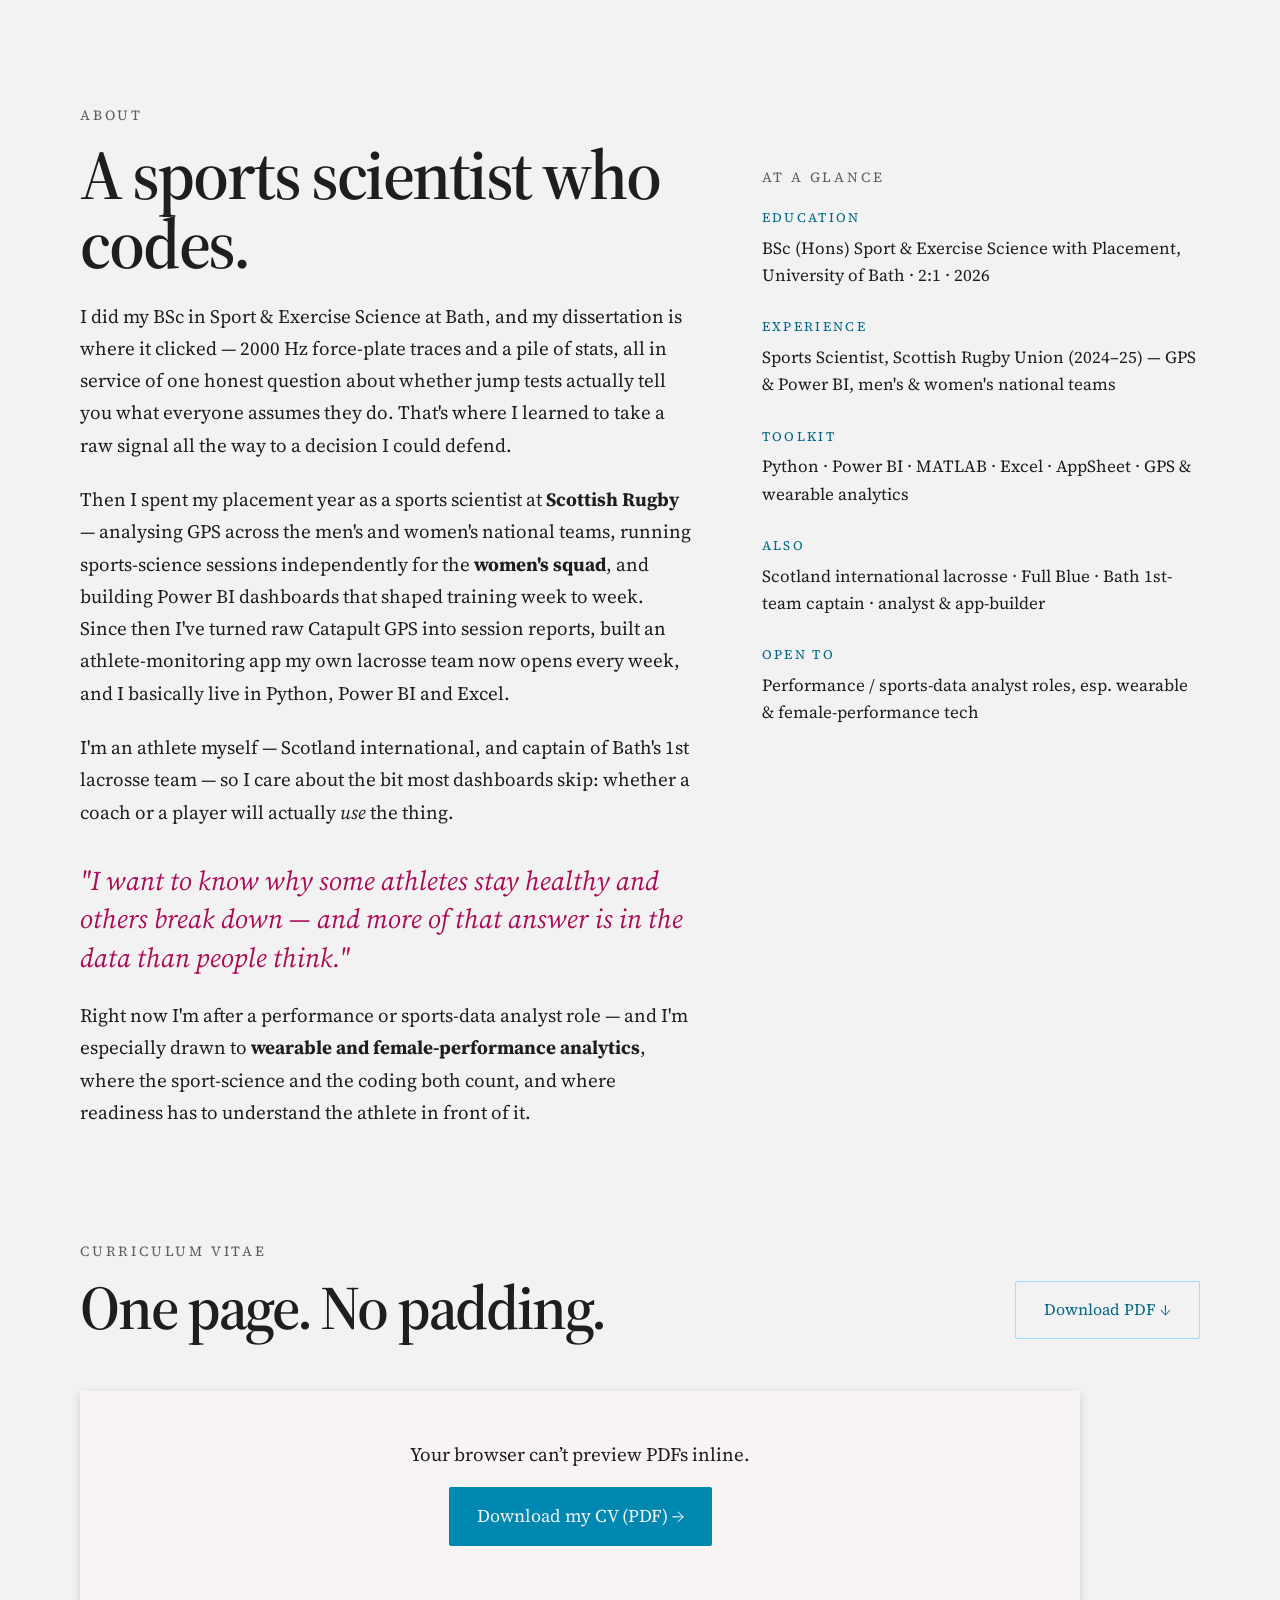
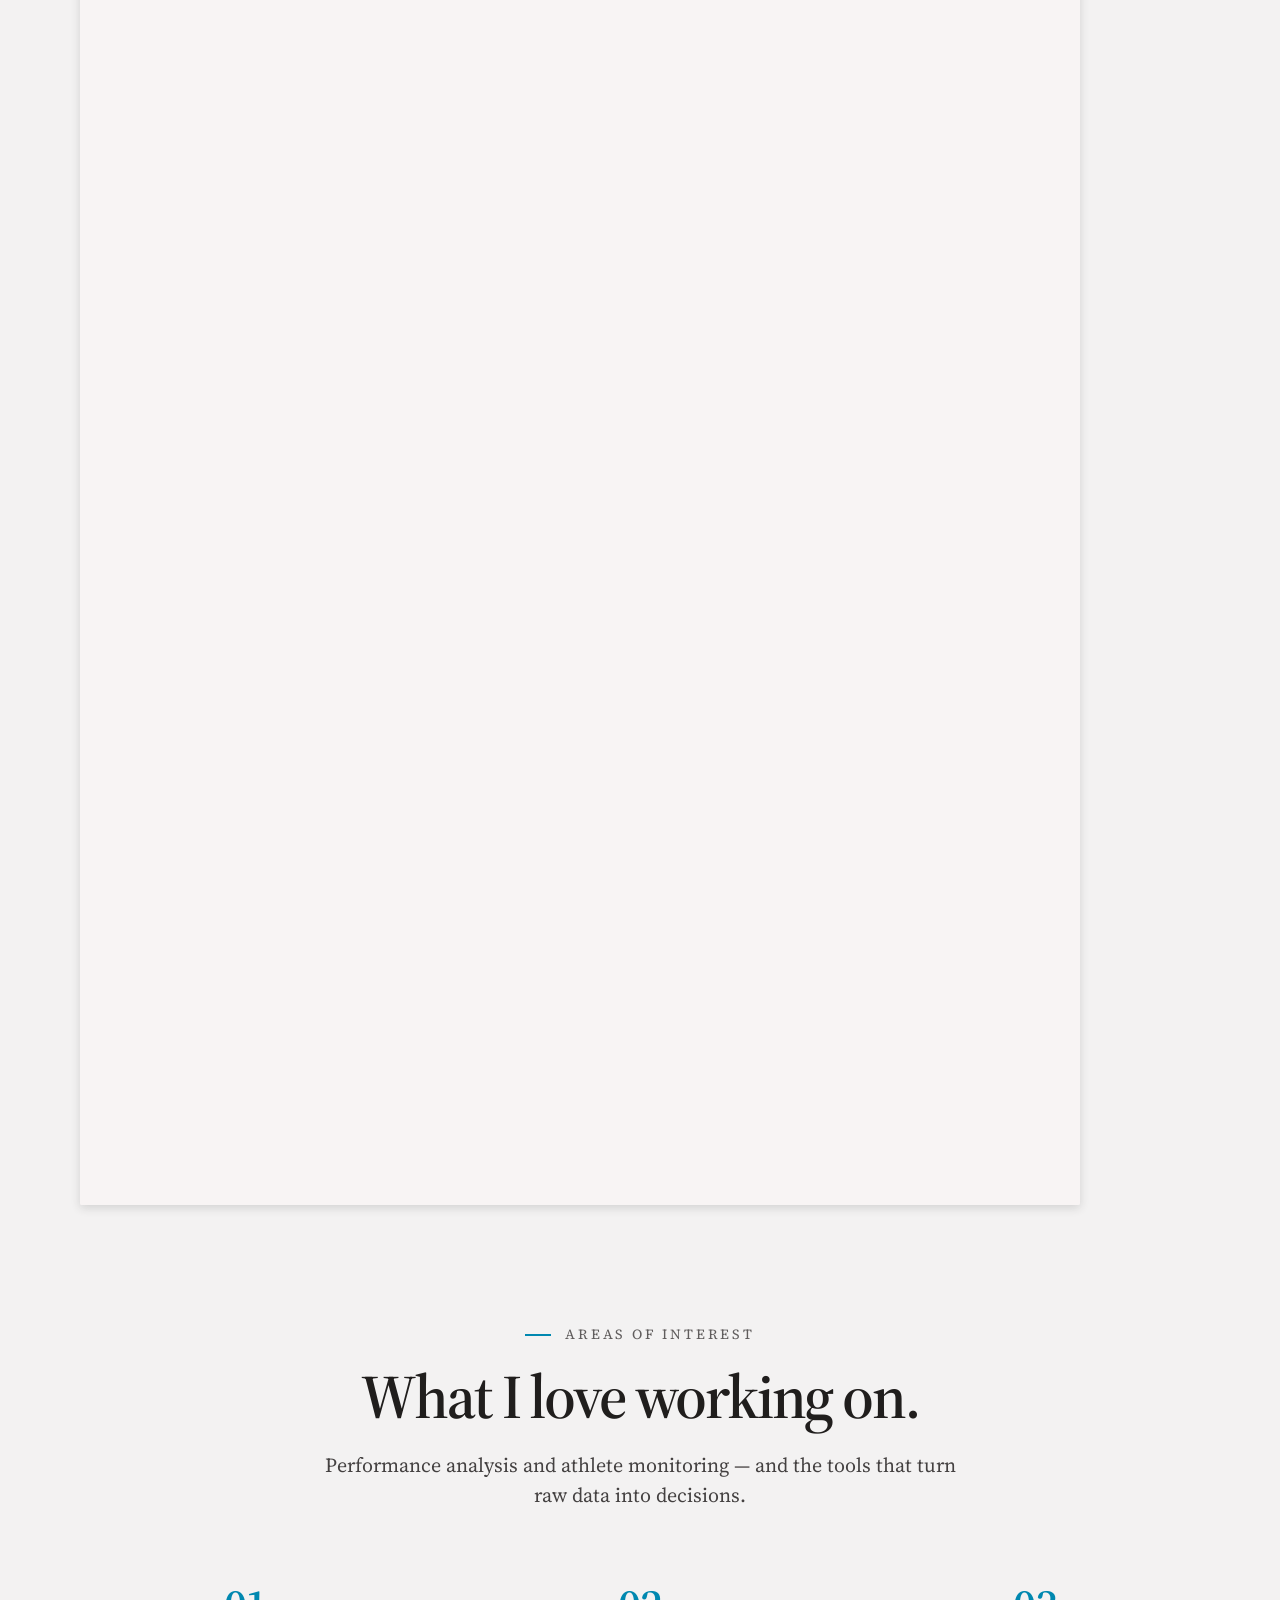
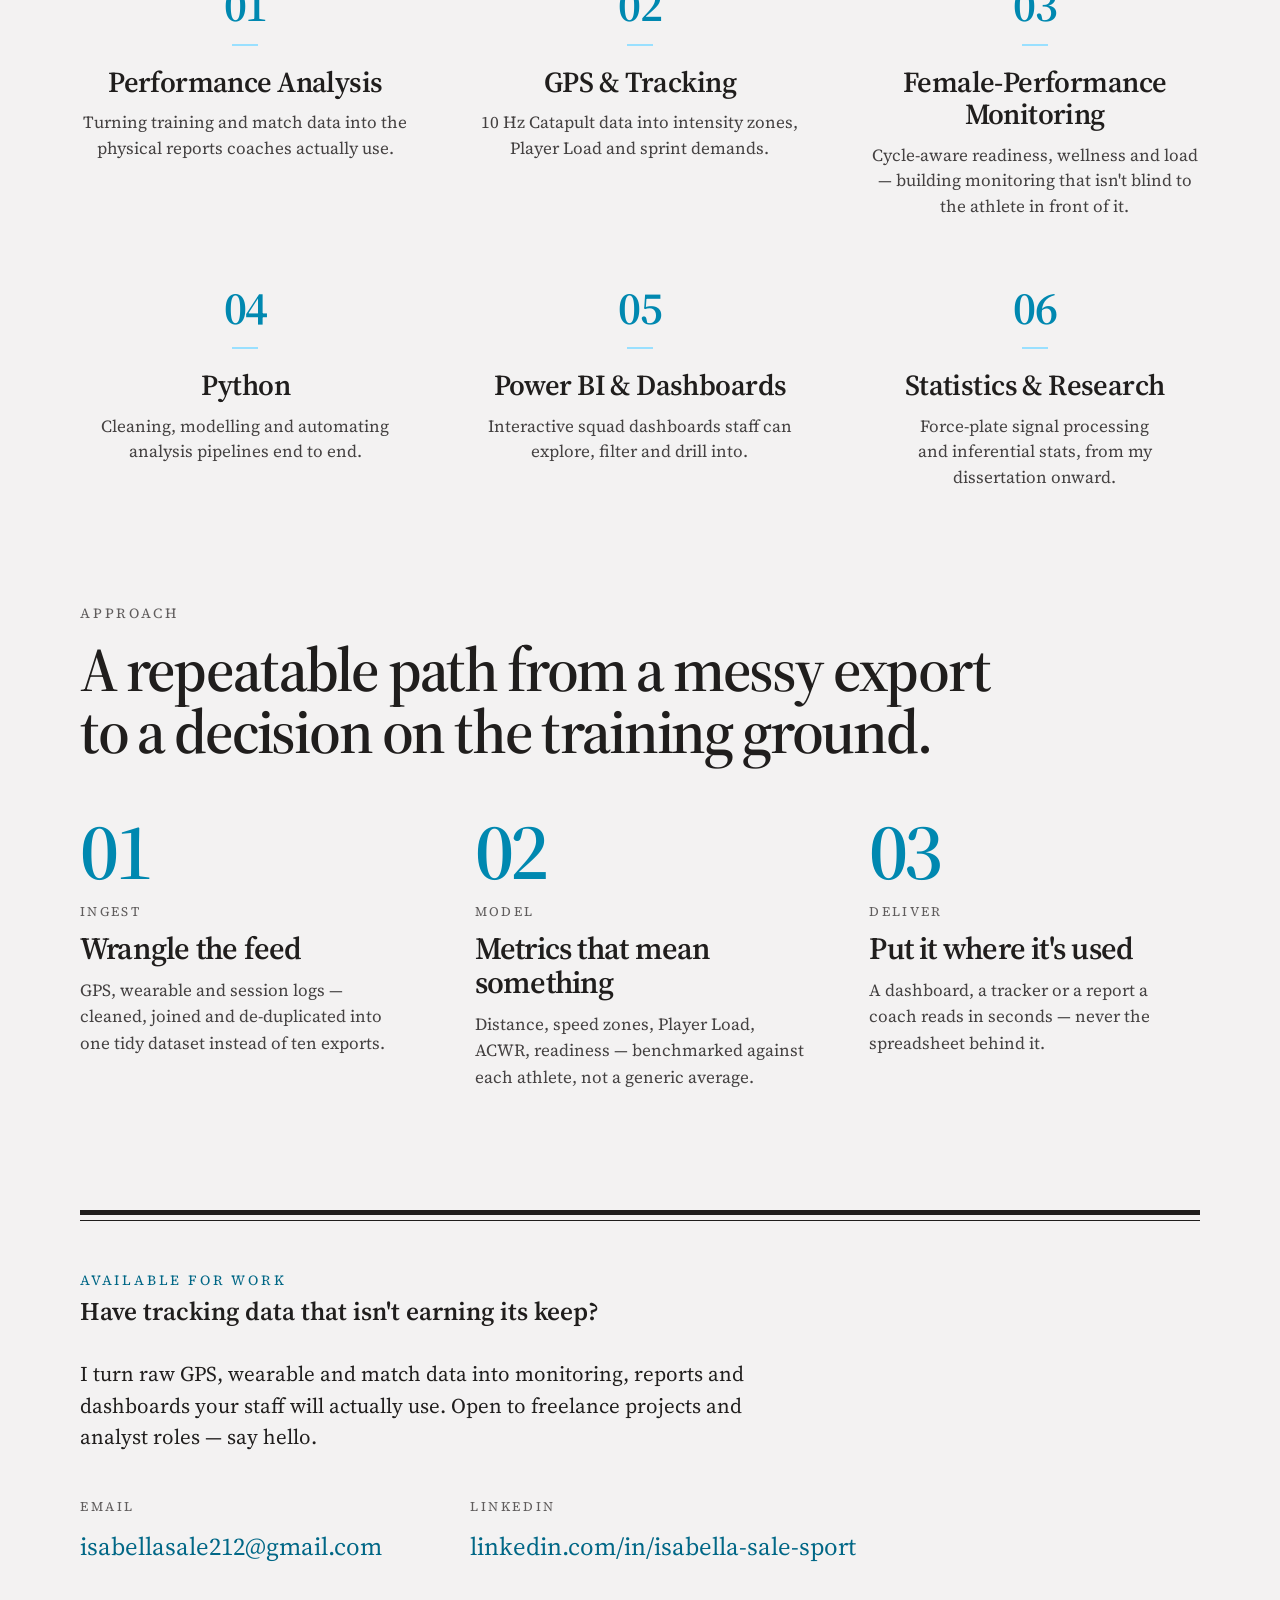
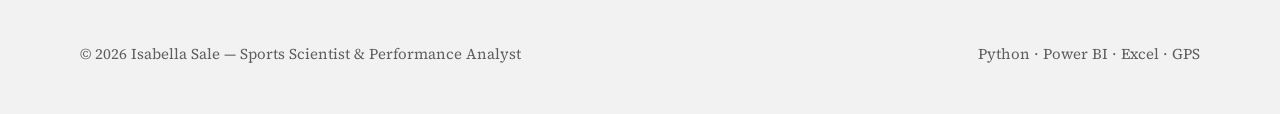
==== commit fdf05429: "CV section: embed the real PDF inline (single source of truth) + download button" ====
--- a/index.html
+++ b/index.html
@@ -159,49 +159,15 @@
   <section class="wrap" id="cv" style="padding-top:112px">
     <div class="headrow">
       <div><p class="kicker">Curriculum vitae</p><h2 class="sec-h2" style="margin-top:14px">One page. No padding.</h2></div>
-      <p class="note">The short version — everything that matters, nothing that doesn't.</p>
-    </div>
-    <div class="cv-sheet">
-      <div class="cv-head">
-        <div>
-          <div class="cv-name">Isabella Sale</div>
-          <div class="cv-role">Sports Scientist · Performance Analyst</div>
-        </div>
-        <div class="cv-contact">
-          <a class="textlink" href="mailto:isabellasale212@gmail.com">isabellasale212@gmail.com</a><br>
-          <a class="textlink" href="https://www.linkedin.com/in/isabella-sale-sport">linkedin.com/in/isabella-sale-sport</a><br>
-          London, United Kingdom<br>
-          <a class="btn btn-ghost" href="assets/Isabella-Sale-CV.pdf" download style="margin-top:12px;padding:9px 16px;font-size:15px">Download PDF ↓</a>
-        </div>
-      </div>
-      <div class="rule-thick" style="height:4px;margin-top:24px"></div><div style="height:4px"></div><div class="rule-thin"></div>
-      <p class="cv-profile">Newly graduated sports scientist heading for wearable and female-performance technology. Elite applied experience with Scottish Rugby — GPS and Power BI across the national programmes — plus a self-built athlete-monitoring app. Equally at home handling the data and turning it into a coaching decision.</p>
-      <div class="cv-cols">
-        <div>
-          <div class="cv-kick">Education</div>
-          <div class="cv-degree">BSc (Hons) Sport &amp; Exercise Science, with Placement</div>
-          <div class="cv-inst">University of Bath · 2022–2026 · 2:1</div>
-          <div class="cv-dissum">Dissertation: a force-plate and 3D motion-capture study (MATLAB) of 180° change-of-direction performance — testing whether jump-test power transfers to the braking phase. It mostly doesn't (r = −0.55).</div>
-          <div class="cv-dissum" style="margin-top:10px">International Baccalaureate · 38 points · Fettes College, Edinburgh.</div>
-
-          <div class="cv-kick" style="margin-top:34px">Experience</div>
-          <div class="cv-work">
-            <div class="cv-entry"><div class="cv-e-top"><span class="cv-e-title">Sports Scientist — Scottish Rugby Union</span><span class="cv-e-tool">2024–25</span></div><div class="cv-e-desc">A placement year embedded across the Men's and Women's national teams and the National Talent Pathway — GPS collection and analysis, Power BI reports and dashboards, and S&amp;C / return-to-play support for squads of 40–50 in an elite professional environment.</div></div>
-            <div class="cv-entry"><div class="cv-e-top"><span class="cv-e-title">Lacrosse &amp; S&amp;C Coach — University of Bath</span><span class="cv-e-tool">2023–26</span></div><div class="cv-e-desc">Designed and ran weekly training, S&amp;C programming, selection and return-to-play — the applied environment that led directly to my athlete-monitoring app.</div></div>
-            <div class="cv-entry"><div class="cv-e-top"><span class="cv-e-title">Maths &amp; Physics Tutor</span><span class="cv-e-tool">2022–26</span></div><div class="cv-e-desc">Tutored secondary students, including those with learning differences, in maths and physics.</div></div>
-          </div>
-        </div>
-        <div>
-          <div class="cv-kick">Technical skills</div>
-          <div class="cv-skills">
-            <div class="cv-skill"><div class="cv-s-l">Data &amp; code</div><div class="cv-s-d">Python · Power BI · MATLAB · AppSheet · dashboards &amp; reporting · MS Office</div></div>
-            <div class="cv-skill"><div class="cv-s-l">Sports science</div><div class="cv-s-d">GPS &amp; motion capture · load monitoring · force-time analysis · return-to-play · strength &amp; conditioning</div></div>
-          </div>
-          <div class="cv-block"><div class="cv-kick">Certifications</div><p>Functional Fitness Coaching L2 · British Weightlifting L1 · England Lacrosse Umpiring L1 · Emergency First Aid.</p></div>
-          <div class="cv-block"><div class="cv-kick">Sport &amp; leadership</div><p>Full Blue Award for sporting excellence (Bath, 2026). Captain, Bath Women's 1st Lacrosse (2025–26). Scotland Women's National Sixes team (2026); Scotland B and U18/U21 internationals.</p></div>
-          <div class="cv-block"><div class="cv-kick">Open to</div><p>Performance and sports-data analyst roles — especially in wearable and female-performance tech.</p></div>
-        </div>
-      </div>
+      <a class="btn btn-ghost" href="assets/Isabella-Sale-CV.pdf" download style="font-size:16px">Download PDF ↓</a>
+    </div>
+    <div class="cv-embed">
+      <object data="assets/Isabella-Sale-CV.pdf#view=FitH&amp;toolbar=0" type="application/pdf" aria-label="Isabella Sale — Curriculum Vitae">
+        <div style="padding:48px 40px;text-align:center">
+          <p style="font-size:19px">Your browser can’t preview PDFs inline.</p>
+          <p style="margin-top:18px"><a class="btn btn-primary" href="assets/Isabella-Sale-CV.pdf" download>Download my CV (PDF) →</a></p>
+        </div>
+      </object>
     </div>
   </section>
 
--- a/assets/site.css
+++ b/assets/site.css
@@ -147,6 +147,11 @@
 .cv-skill .cv-s-d{ font-size:16px; color:var(--muted); margin-top:3px; line-height:1.5; }
 .cv-block{ margin-top:30px; }
 .cv-block p{ font-size:16px; color:var(--muted); margin-top:8px; line-height:1.55; }
+
+/* ---- CV embed (the real PDF) ---- */
+.cv-embed{ max-width:1000px; margin-top:52px; background:var(--sheet); border-radius:2px; box-shadow:0 3px 10px rgba(45,43,43,.16); overflow:hidden; }
+.cv-embed object{ width:100%; aspect-ratio:1000/1414; display:block; border:0; background:var(--sheet); }
+@media (max-width:900px){ .cv-embed{ margin-top:32px; } }
 
 /* ---- interests (centred) ---- */
 .interests{ text-align:center; }
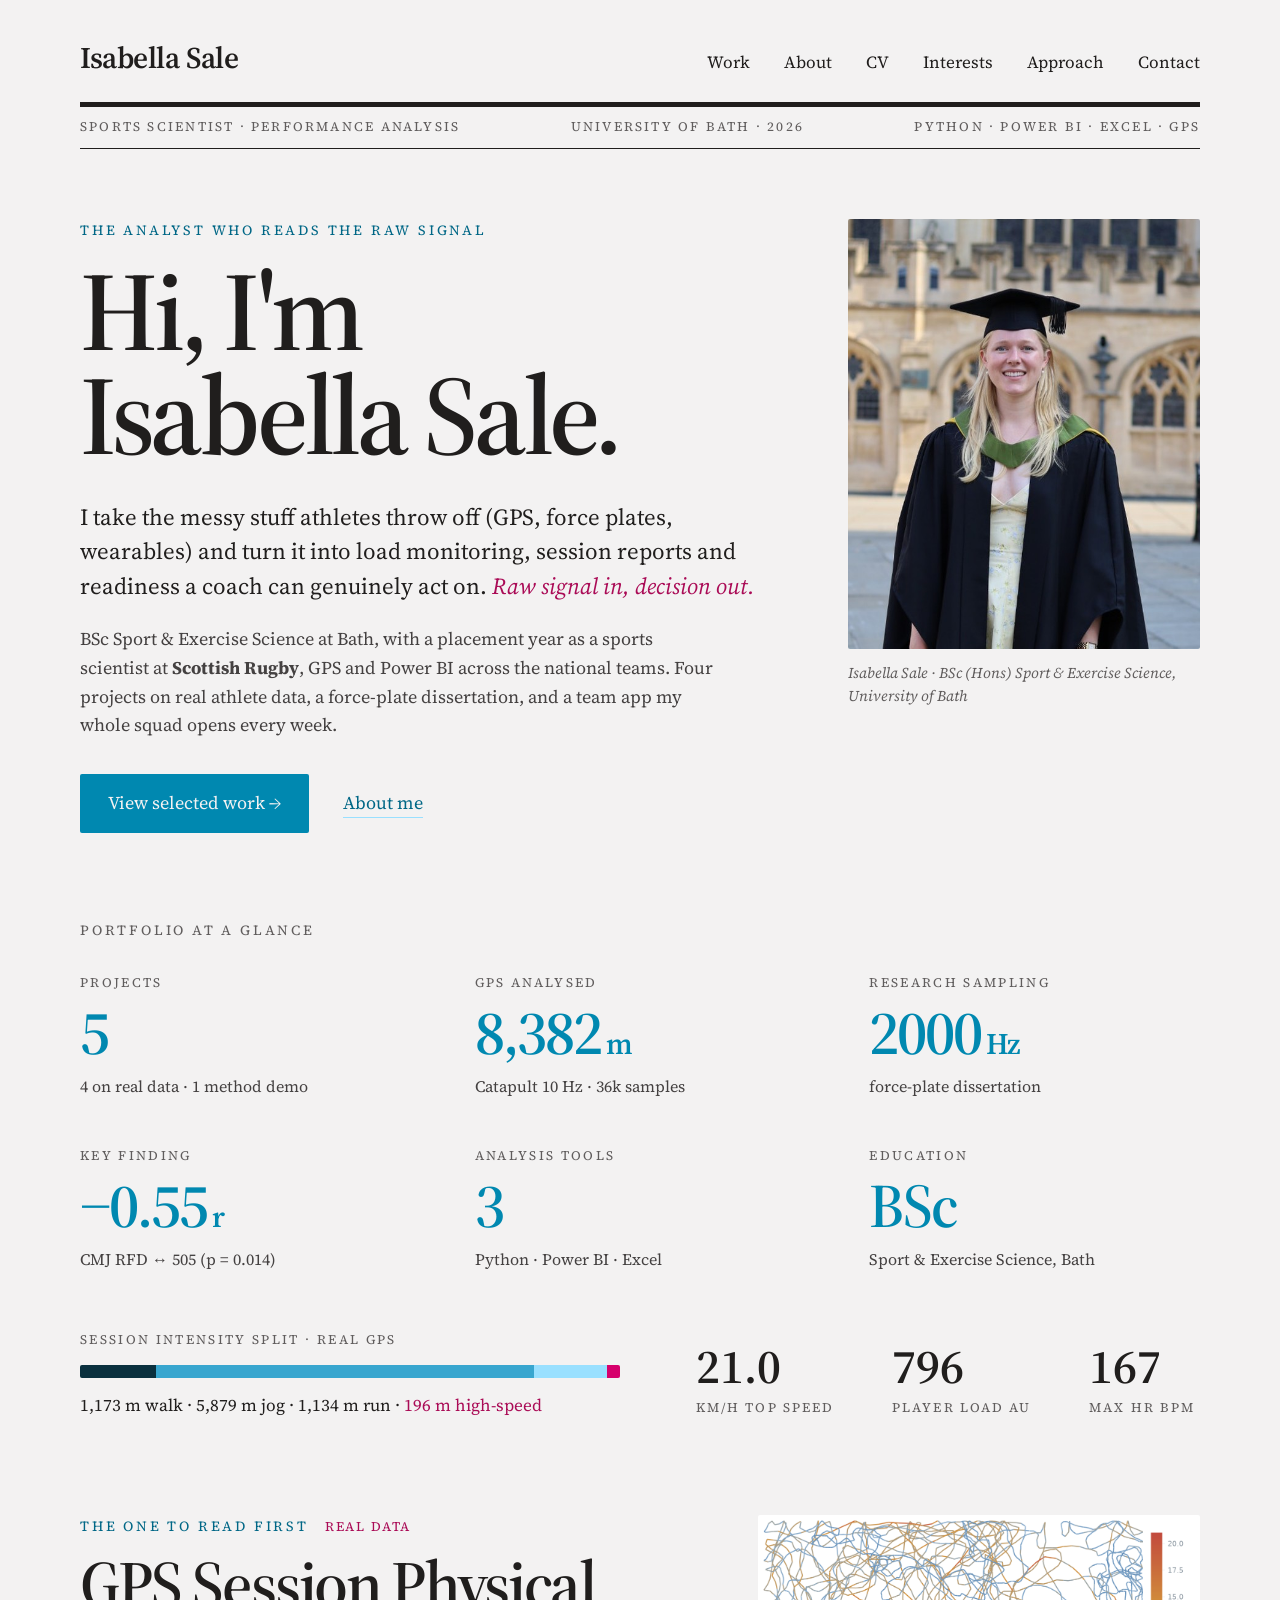
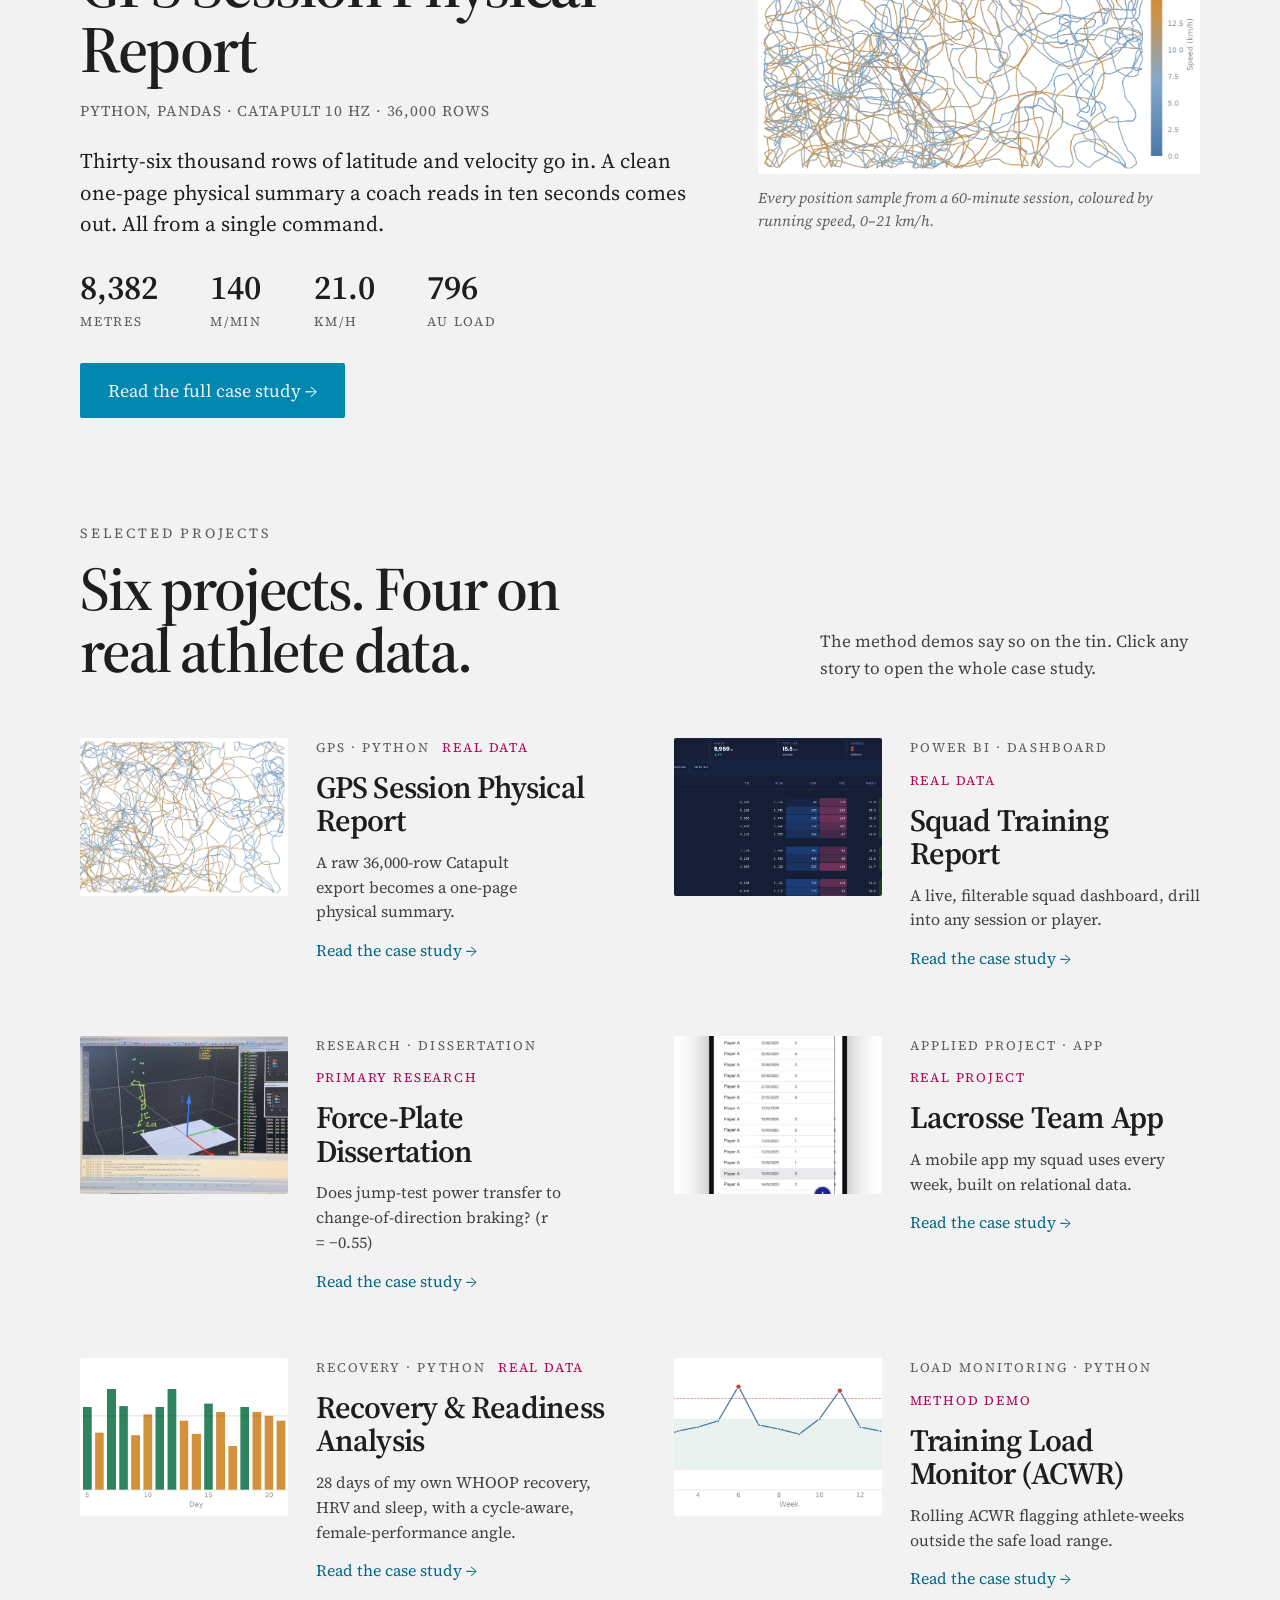
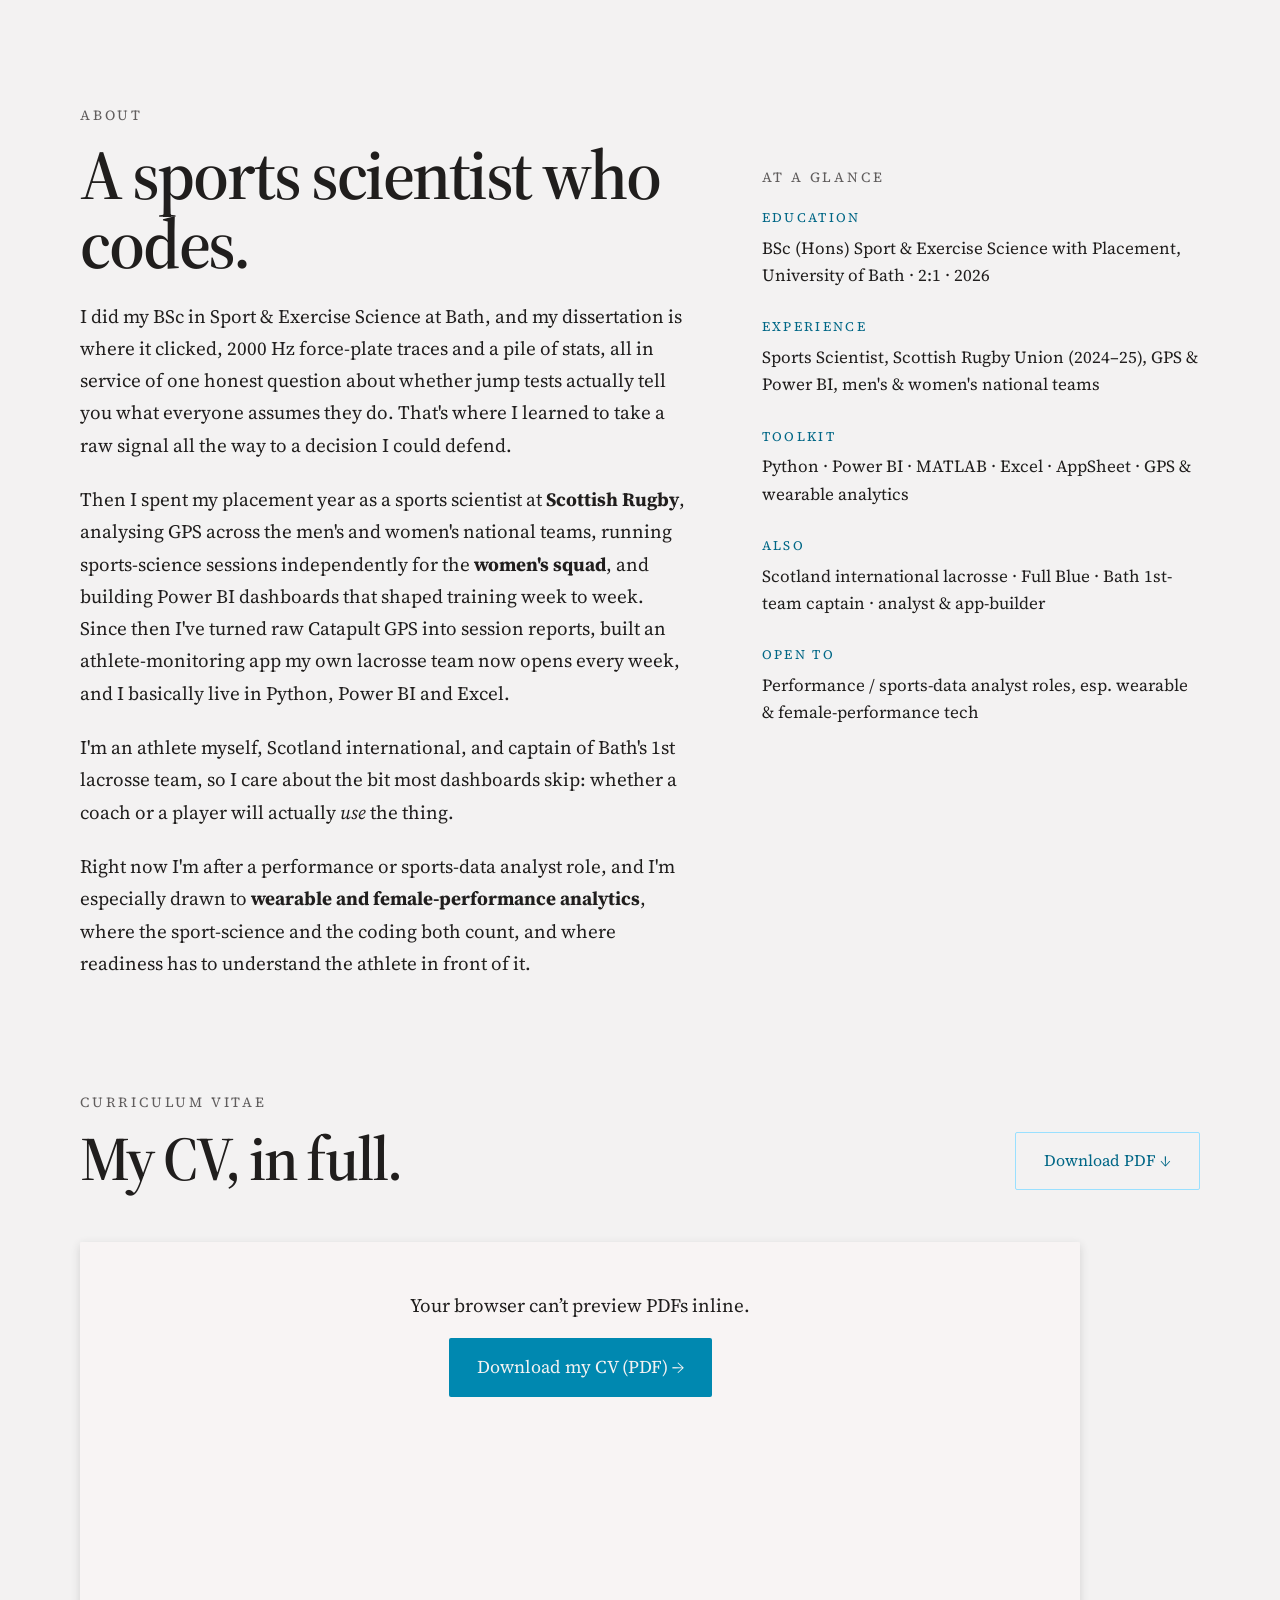
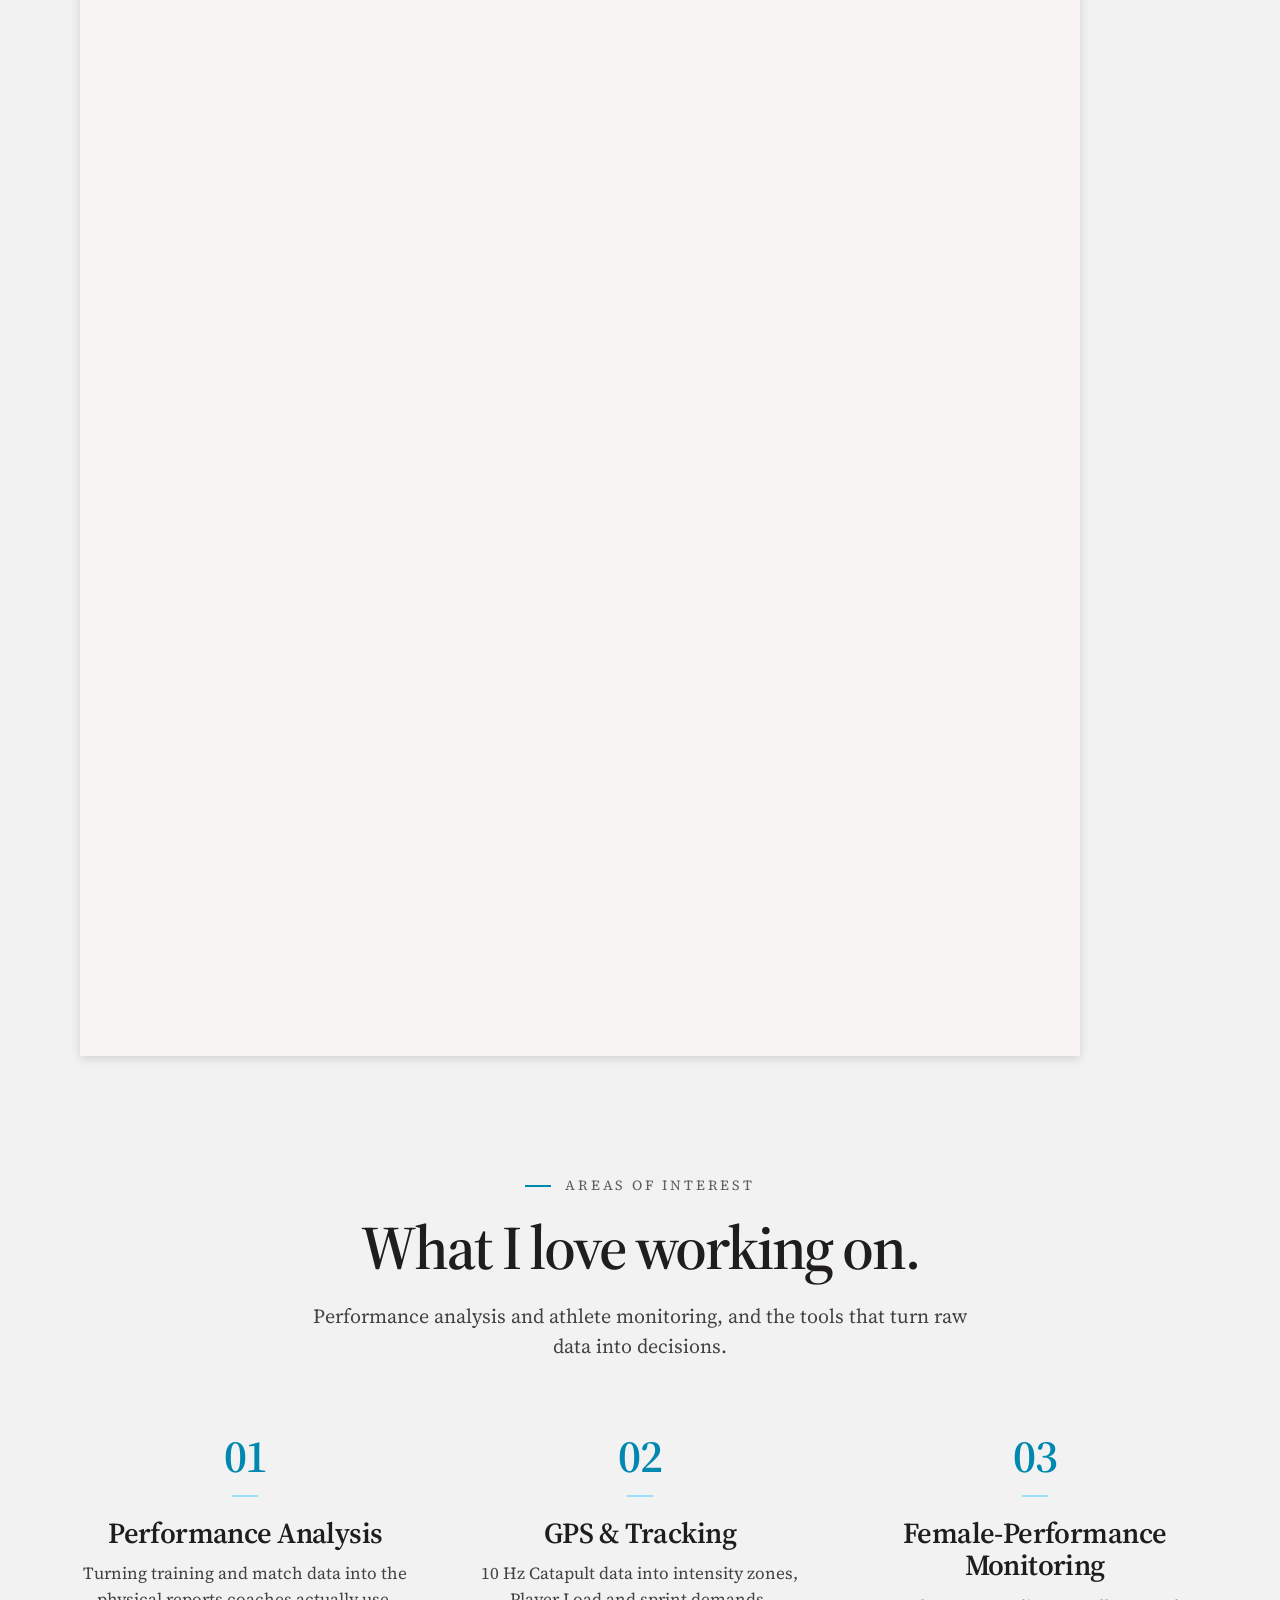
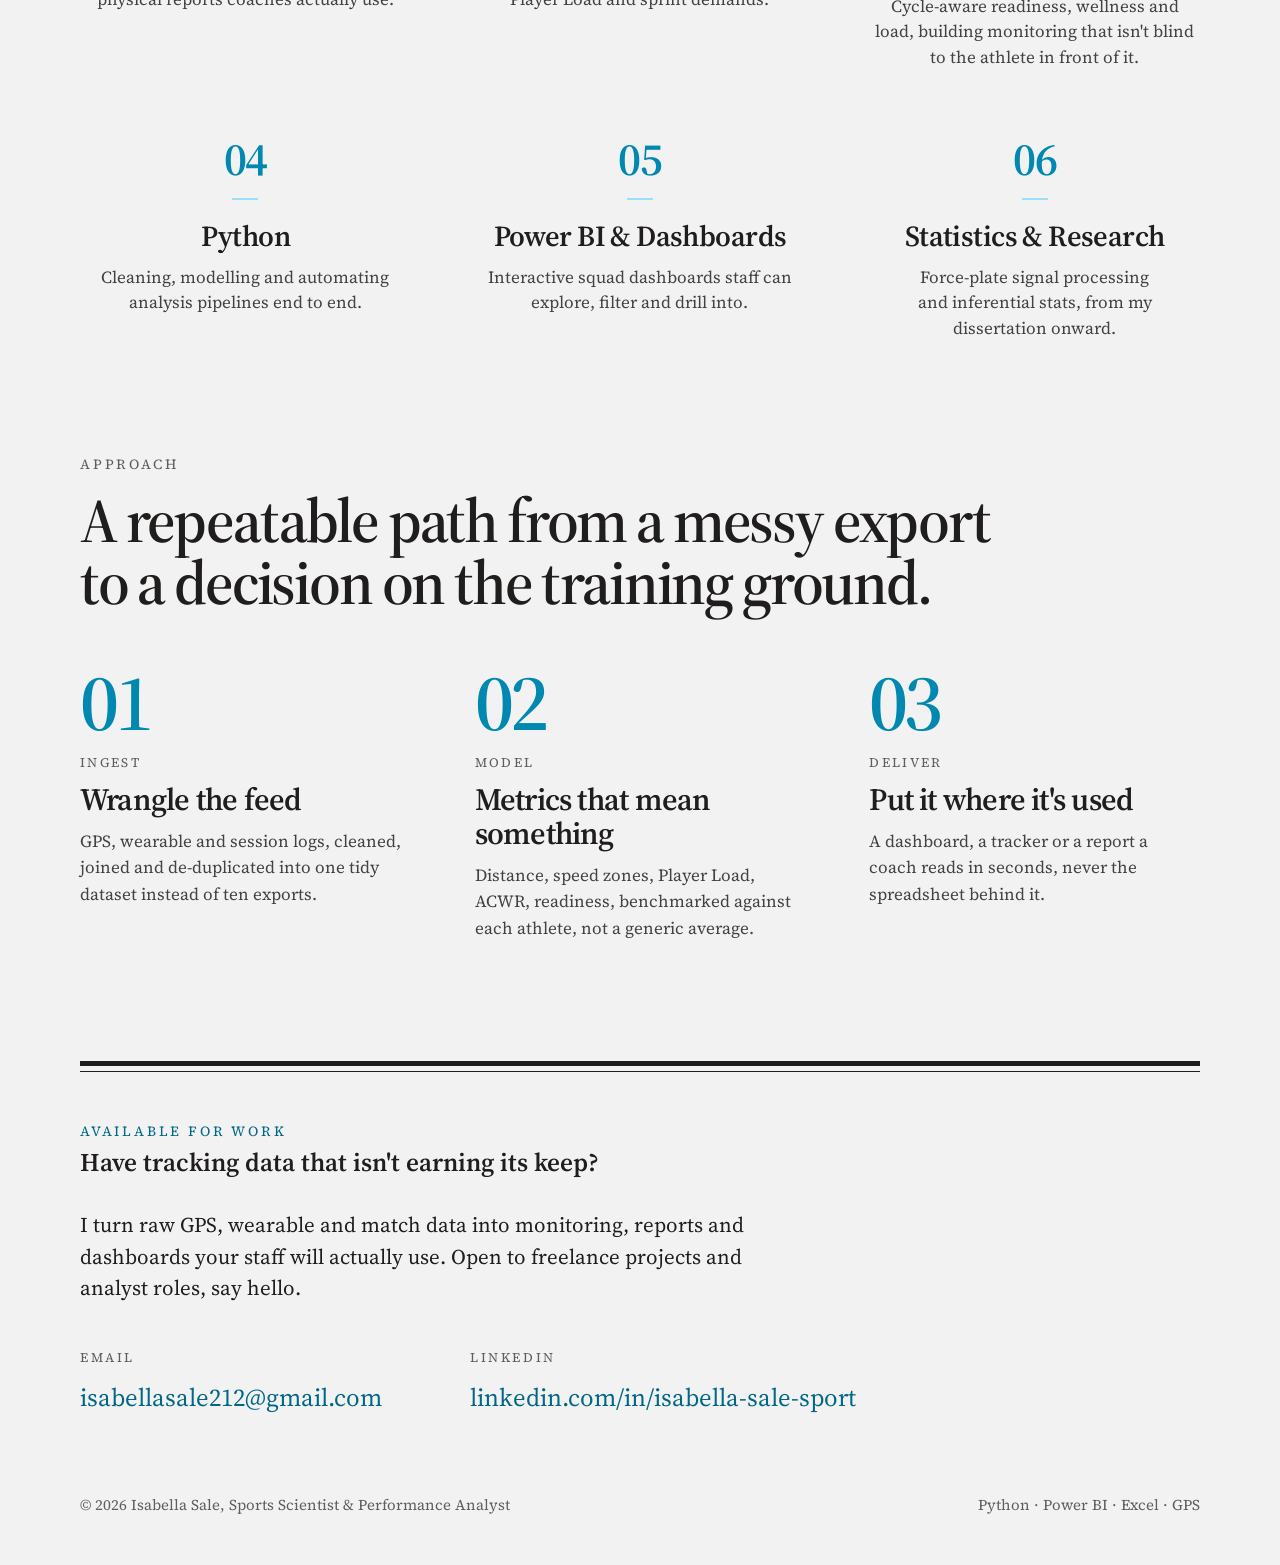
==== commit a51e7292: "Copy: remove pull quotes, drop em-dashes (less AI), reword CV heading + bullet marker" ====
--- a/index.html
+++ b/index.html
@@ -3,10 +3,10 @@
 <head>
 <meta charset="utf-8">
 <meta name="viewport" content="width=device-width, initial-scale=1">
-<title>Isabella Sale — Sports Scientist &amp; Performance Analyst</title>
+<title>Isabella Sale, Sports Scientist &amp; Performance Analyst</title>
 <meta name="description" content="I turn athlete GPS, force-plate and wearable data into load monitoring, session reports and readiness coaches can act on. BSc Sport & Exercise Science, University of Bath.">
 <meta property="og:type" content="website">
-<meta property="og:title" content="Isabella Sale — Sports Scientist &amp; Performance Analyst">
+<meta property="og:title" content="Isabella Sale, Sports Scientist &amp; Performance Analyst">
 <meta property="og:description" content="Raw signal in, decision out. Athlete GPS, force-plate and wearable data turned into monitoring, reports and readiness.">
 <meta property="og:image" content="https://isabellasale212.github.io/Portfolio/assets/og-image.png">
 <meta property="og:url" content="https://isabellasale212.github.io/Portfolio/">
@@ -49,8 +49,8 @@
       <div>
         <p class="kicker cyan">The analyst who reads the raw signal</p>
         <h1>Hi, I'm<br>Isabella Sale.</h1>
-        <p class="hero-lead">I take the messy stuff athletes throw off — GPS, force plates, wearables — and turn it into load monitoring, session reports and readiness a coach can genuinely act on. <span class="i mag">Raw signal in, decision out.</span></p>
-        <p class="hero-support">BSc Sport &amp; Exercise Science at Bath, with a placement year as a sports scientist at <strong>Scottish Rugby</strong> — GPS and Power BI across the national teams. Four projects on real athlete data, a force-plate dissertation, and a team app my whole squad opens every week.</p>
+        <p class="hero-lead">I take the messy stuff athletes throw off (GPS, force plates, wearables) and turn it into load monitoring, session reports and readiness a coach can genuinely act on. <span class="i mag">Raw signal in, decision out.</span></p>
+        <p class="hero-support">BSc Sport &amp; Exercise Science at Bath, with a placement year as a sports scientist at <strong>Scottish Rugby</strong>, GPS and Power BI across the national teams. Four projects on real athlete data, a force-plate dissertation, and a team app my whole squad opens every week.</p>
         <div class="hero-actions">
           <a class="btn btn-primary" href="#work">View selected work →</a>
           <a class="textlink cyan" href="#about" style="font-size:18px">About me</a>
@@ -100,7 +100,7 @@
         <div class="kickrow"><span class="kicker cyan">The one to read first</span><span class="badge">Real data</span></div>
         <h2>GPS Session Physical Report</h2>
         <div class="credit">Python, pandas · Catapult 10 Hz · 36,000 rows</div>
-        <p class="standfirst">Thirty-six thousand rows of latitude and velocity, in — a clean one-page physical summary a coach can read in ten seconds, out. Run from a single command.</p>
+        <p class="standfirst">Thirty-six thousand rows of latitude and velocity go in. A clean one-page physical summary a coach reads in ten seconds comes out. All from a single command.</p>
         <div class="metricrow">
           <div><div class="m-f tnum">8,382</div><div class="m-l">metres</div></div>
           <div><div class="m-f tnum">140</div><div class="m-l">m/min</div></div>
@@ -135,18 +135,17 @@
         <p class="kicker">About</p>
         <h2 class="about-h2 about" style="font-size:70px;line-height:.98;letter-spacing:-.035em;margin-top:14px">A sports scientist who codes.</h2>
         <div class="about-body">
-          <p>I did my BSc in Sport &amp; Exercise Science at Bath, and my dissertation is where it clicked — 2000 Hz force-plate traces and a pile of stats, all in service of one honest question about whether jump tests actually tell you what everyone assumes they do. That's where I learned to take a raw signal all the way to a decision I could defend.</p>
-          <p>Then I spent my placement year as a sports scientist at <strong>Scottish Rugby</strong> — analysing GPS across the men's and women's national teams, running sports-science sessions independently for the <strong>women's squad</strong>, and building Power BI dashboards that shaped training week to week. Since then I've turned raw Catapult GPS into session reports, built an athlete-monitoring app my own lacrosse team now opens every week, and I basically live in Python, Power BI and Excel.</p>
-          <p>I'm an athlete myself — Scotland international, and captain of Bath's 1st lacrosse team — so I care about the bit most dashboards skip: whether a coach or a player will actually <em>use</em> the thing.</p>
-        </div>
-        <p class="pullquote">"I want to know why some athletes stay healthy and others break down — and more of that answer is in the data than people think."</p>
-        <div class="about-body"><p>Right now I'm after a performance or sports-data analyst role — and I'm especially drawn to <strong>wearable and female-performance analytics</strong>, where the sport-science and the coding both count, and where readiness has to understand the athlete in front of it.</p></div>
+          <p>I did my BSc in Sport &amp; Exercise Science at Bath, and my dissertation is where it clicked, 2000 Hz force-plate traces and a pile of stats, all in service of one honest question about whether jump tests actually tell you what everyone assumes they do. That's where I learned to take a raw signal all the way to a decision I could defend.</p>
+          <p>Then I spent my placement year as a sports scientist at <strong>Scottish Rugby</strong>, analysing GPS across the men's and women's national teams, running sports-science sessions independently for the <strong>women's squad</strong>, and building Power BI dashboards that shaped training week to week. Since then I've turned raw Catapult GPS into session reports, built an athlete-monitoring app my own lacrosse team now opens every week, and I basically live in Python, Power BI and Excel.</p>
+          <p>I'm an athlete myself, Scotland international, and captain of Bath's 1st lacrosse team, so I care about the bit most dashboards skip: whether a coach or a player will actually <em>use</em> the thing.</p>
+        </div>
+        <div class="about-body"><p>Right now I'm after a performance or sports-data analyst role, and I'm especially drawn to <strong>wearable and female-performance analytics</strong>, where the sport-science and the coding both count, and where readiness has to understand the athlete in front of it.</p></div>
       </div>
       <aside class="about-side">
         <p class="kicker">At a glance</p>
         <div class="factlist">
           <div class="fact"><div class="fact-k">Education</div><div class="fact-v">BSc (Hons) Sport &amp; Exercise Science with Placement, University of Bath · 2:1 · 2026</div></div>
-          <div class="fact"><div class="fact-k">Experience</div><div class="fact-v">Sports Scientist, Scottish Rugby Union (2024–25) — GPS &amp; Power BI, men's &amp; women's national teams</div></div>
+          <div class="fact"><div class="fact-k">Experience</div><div class="fact-v">Sports Scientist, Scottish Rugby Union (2024–25), GPS &amp; Power BI, men's &amp; women's national teams</div></div>
           <div class="fact"><div class="fact-k">Toolkit</div><div class="fact-v">Python · Power BI · MATLAB · Excel · AppSheet · GPS &amp; wearable analytics</div></div>
           <div class="fact"><div class="fact-k">Also</div><div class="fact-v">Scotland international lacrosse · Full Blue · Bath 1st-team captain · analyst &amp; app-builder</div></div>
           <div class="fact"><div class="fact-k">Open to</div><div class="fact-v">Performance / sports-data analyst roles, esp. wearable &amp; female-performance tech</div></div>
@@ -158,11 +157,11 @@
   <!-- ===== CV ===== -->
   <section class="wrap" id="cv" style="padding-top:112px">
     <div class="headrow">
-      <div><p class="kicker">Curriculum vitae</p><h2 class="sec-h2" style="margin-top:14px">One page. No padding.</h2></div>
+      <div><p class="kicker">Curriculum vitae</p><h2 class="sec-h2" style="margin-top:14px">My CV, in full.</h2></div>
       <a class="btn btn-ghost" href="assets/Isabella-Sale-CV.pdf" download style="font-size:16px">Download PDF ↓</a>
     </div>
     <div class="cv-embed">
-      <object data="assets/Isabella-Sale-CV.pdf#view=FitH&amp;toolbar=0" type="application/pdf" aria-label="Isabella Sale — Curriculum Vitae">
+      <object data="assets/Isabella-Sale-CV.pdf#view=FitH&amp;toolbar=0" type="application/pdf" aria-label="Isabella Sale, Curriculum Vitae">
         <div style="padding:48px 40px;text-align:center">
           <p style="font-size:19px">Your browser can’t preview PDFs inline.</p>
           <p style="margin-top:18px"><a class="btn btn-primary" href="assets/Isabella-Sale-CV.pdf" download>Download my CV (PDF) →</a></p>
@@ -175,7 +174,7 @@
   <section class="wrap interests" id="interests" style="padding-top:112px">
     <div class="int-kickrow"><span class="int-rule"></span><span class="kicker">Areas of interest</span></div>
     <h2 class="sec-h2">What I love working on.</h2>
-    <p class="int-lead">Performance analysis and athlete monitoring — and the tools that turn raw data into decisions.</p>
+    <p class="int-lead">Performance analysis and athlete monitoring, and the tools that turn raw data into decisions.</p>
     <div class="int-grid" id="intgrid"></div>
   </section>
 
@@ -184,9 +183,9 @@
     <p class="kicker">Approach</p>
     <h2 class="sec-h2" style="max-width:940px;margin-top:14px">A repeatable path from a messy export to a decision on the training ground.</h2>
     <div class="appr-grid">
-      <div class="step"><div class="step-num">01</div><div class="step-l">Ingest</div><h3>Wrangle the feed</h3><p>GPS, wearable and session logs — cleaned, joined and de-duplicated into one tidy dataset instead of ten exports.</p></div>
-      <div class="step"><div class="step-num">02</div><div class="step-l">Model</div><h3>Metrics that mean something</h3><p>Distance, speed zones, Player Load, ACWR, readiness — benchmarked against each athlete, not a generic average.</p></div>
-      <div class="step"><div class="step-num">03</div><div class="step-l">Deliver</div><h3>Put it where it's used</h3><p>A dashboard, a tracker or a report a coach reads in seconds — never the spreadsheet behind it.</p></div>
+      <div class="step"><div class="step-num">01</div><div class="step-l">Ingest</div><h3>Wrangle the feed</h3><p>GPS, wearable and session logs, cleaned, joined and de-duplicated into one tidy dataset instead of ten exports.</p></div>
+      <div class="step"><div class="step-num">02</div><div class="step-l">Model</div><h3>Metrics that mean something</h3><p>Distance, speed zones, Player Load, ACWR, readiness, benchmarked against each athlete, not a generic average.</p></div>
+      <div class="step"><div class="step-num">03</div><div class="step-l">Deliver</div><h3>Put it where it's used</h3><p>A dashboard, a tracker or a report a coach reads in seconds, never the spreadsheet behind it.</p></div>
     </div>
   </section>
 
@@ -195,7 +194,7 @@
     <div class="rule-thick"></div><div class="rule-gap"></div><div class="rule-thin"></div>
     <p class="kicker" style="margin-top:48px;color:var(--cyan-700)">Available for work</p>
     <h2>Have tracking data that isn't earning its keep?</h2>
-    <p class="contact-lead">I turn raw GPS, wearable and match data into monitoring, reports and dashboards your staff will actually use. Open to freelance projects and analyst roles — say hello.</p>
+    <p class="contact-lead">I turn raw GPS, wearable and match data into monitoring, reports and dashboards your staff will actually use. Open to freelance projects and analyst roles, say hello.</p>
     <div class="contact-links">
       <div class="clink"><div class="cl-l">Email</div><a class="cl-v" href="mailto:isabellasale212@gmail.com">isabellasale212@gmail.com</a></div>
       <div class="clink"><div class="cl-l">LinkedIn</div><a class="cl-v" href="https://www.linkedin.com/in/isabella-sale-sport">linkedin.com/in/isabella-sale-sport</a></div>
@@ -204,7 +203,7 @@
 </main>
 
 <footer class="foot">
-  <span>© 2026 Isabella Sale — Sports Scientist &amp; Performance Analyst</span>
+  <span>© 2026 Isabella Sale, Sports Scientist &amp; Performance Analyst</span>
   <span>Python · Power BI · Excel · GPS</span>
 </footer>
 
--- a/assets/site.css
+++ b/assets/site.css
@@ -203,7 +203,7 @@
 .cb-p{ font-size:19px; line-height:1.72; max-width:860px; margin-top:22px; }
 .cbul{ display:grid; gap:20px; margin-top:22px; }
 .cbul .row{ font-size:19px; max-width:880px; padding-left:28px; text-indent:-28px; line-height:1.6; }
-.cbul .row::before{ content:"— "; color:var(--cyan); }
+.cbul .row::before{ content:"·  "; color:var(--cyan); font-weight:600; }
 .cfig{ margin-top:26px; }
 .cfig img{ width:100%; border-radius:2px; }
 .cfig figcaption{ font-size:15px; font-style:italic; color:var(--subtle); margin-top:12px; line-height:1.5; }
